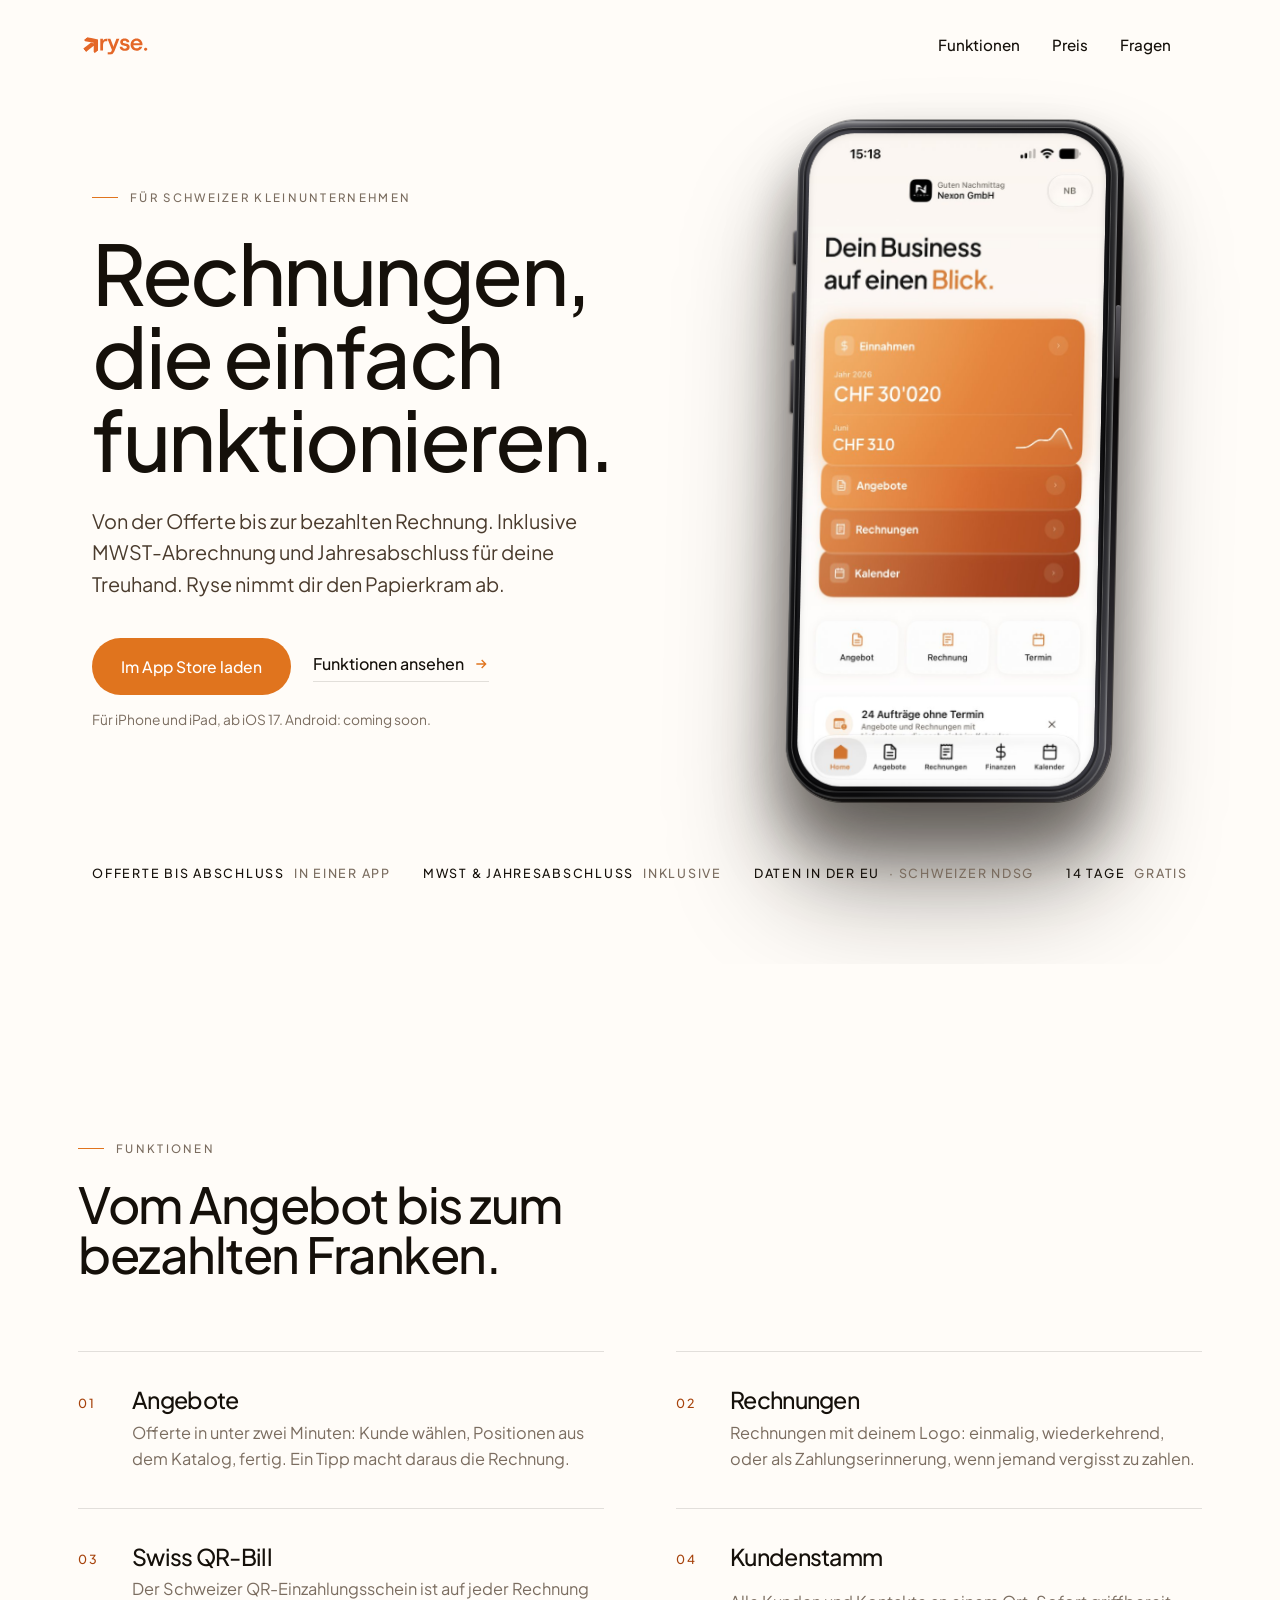
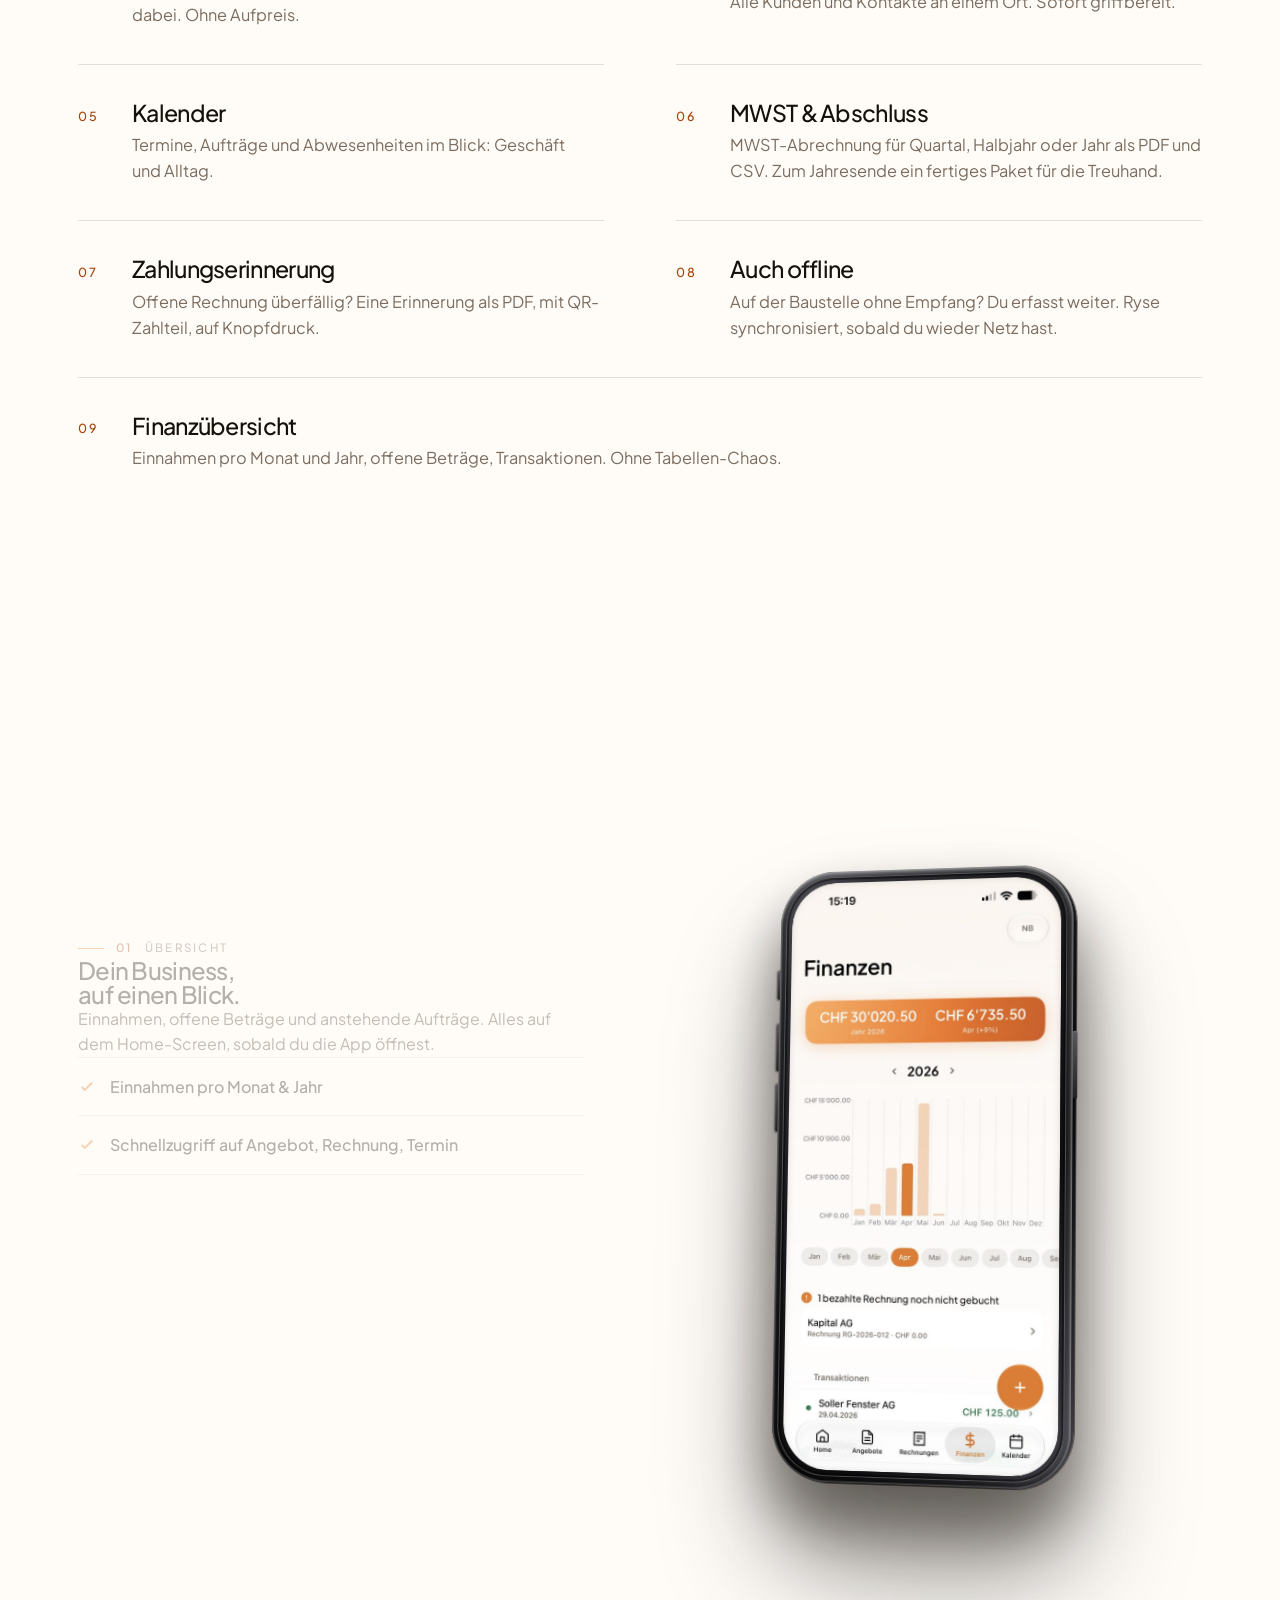
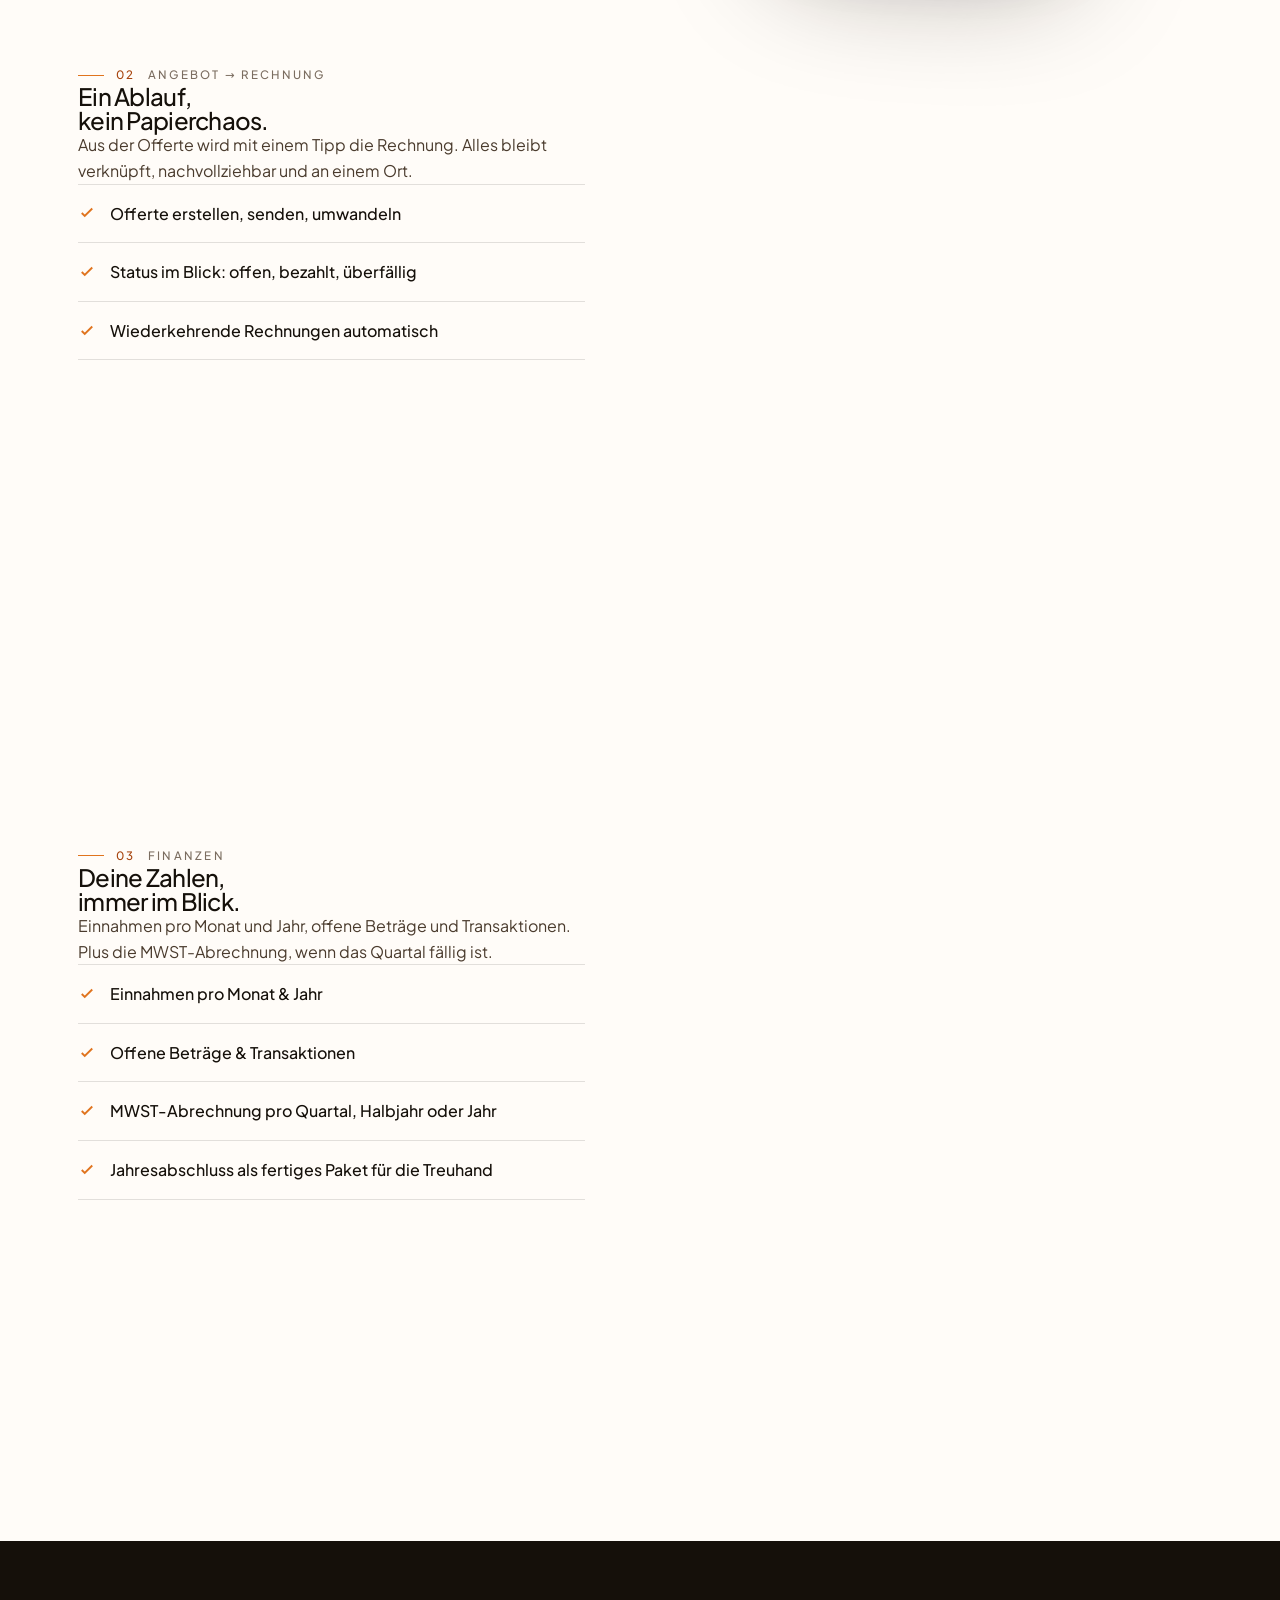
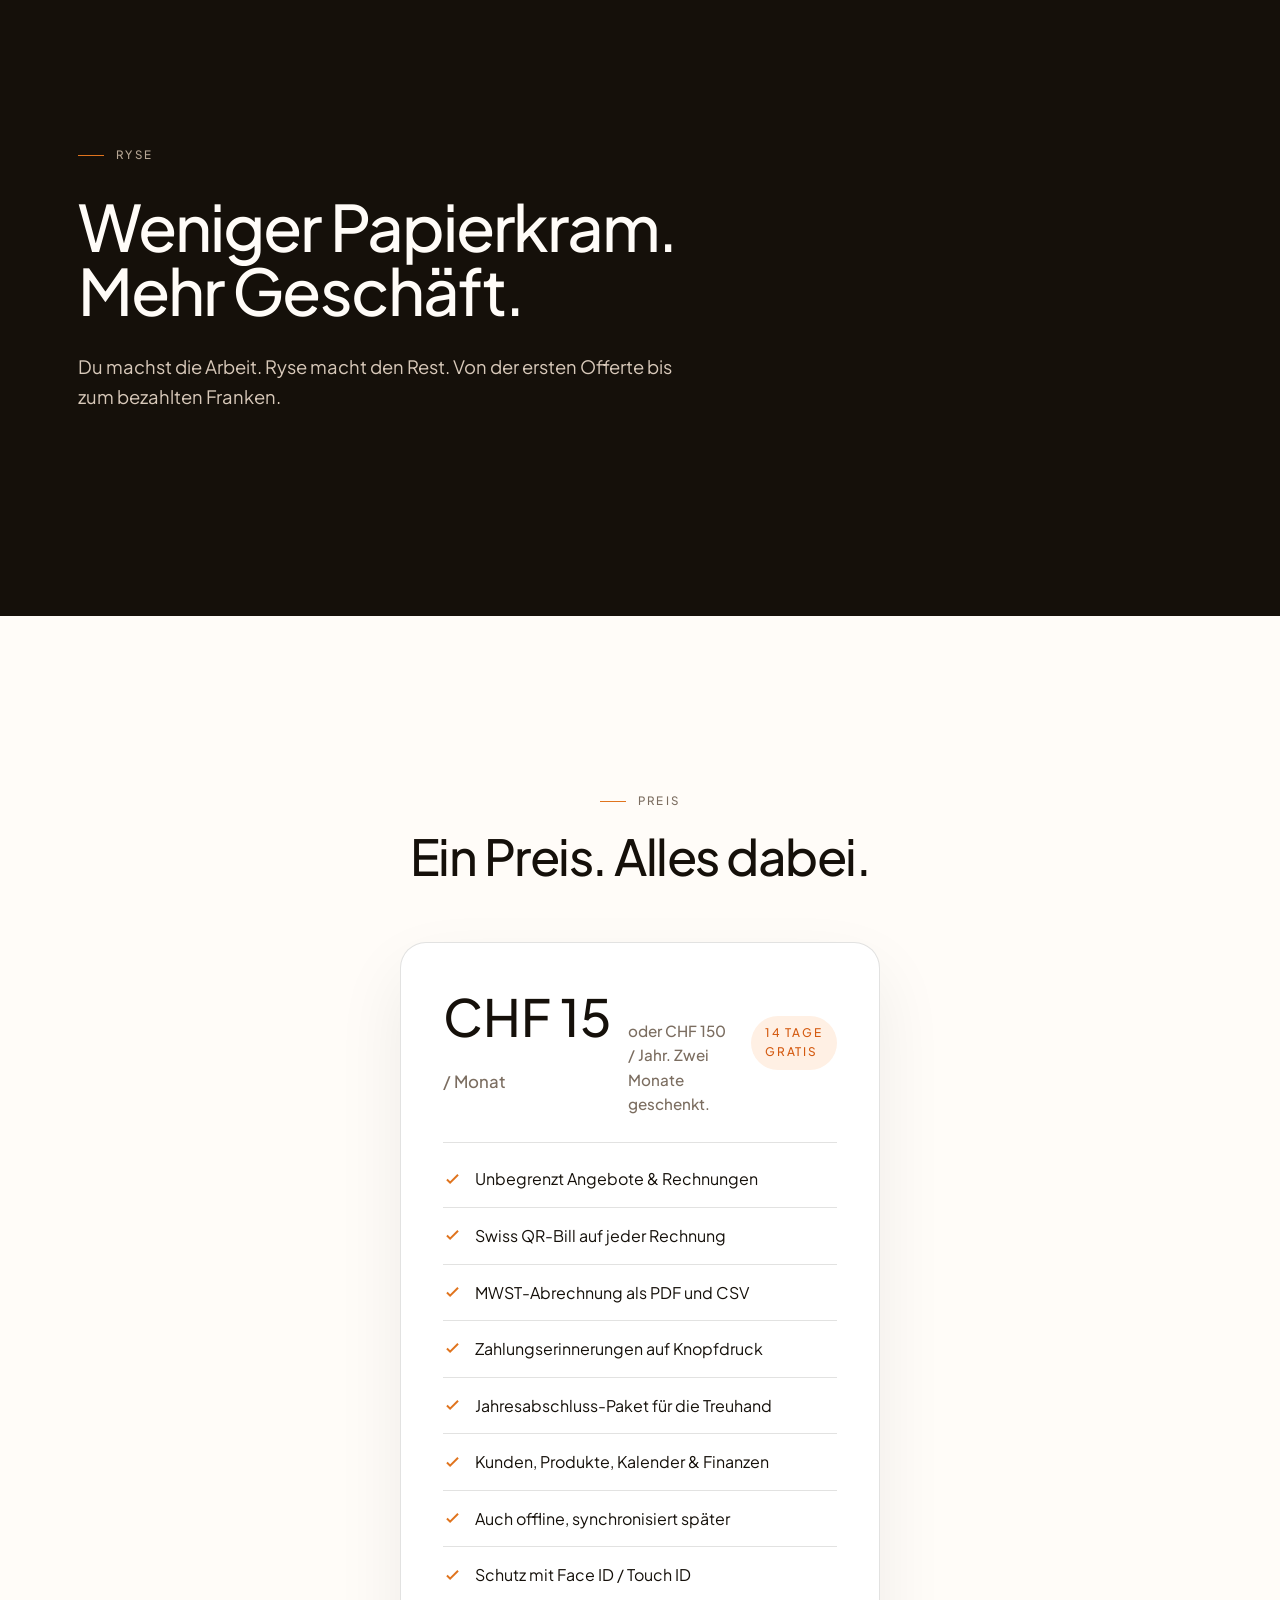
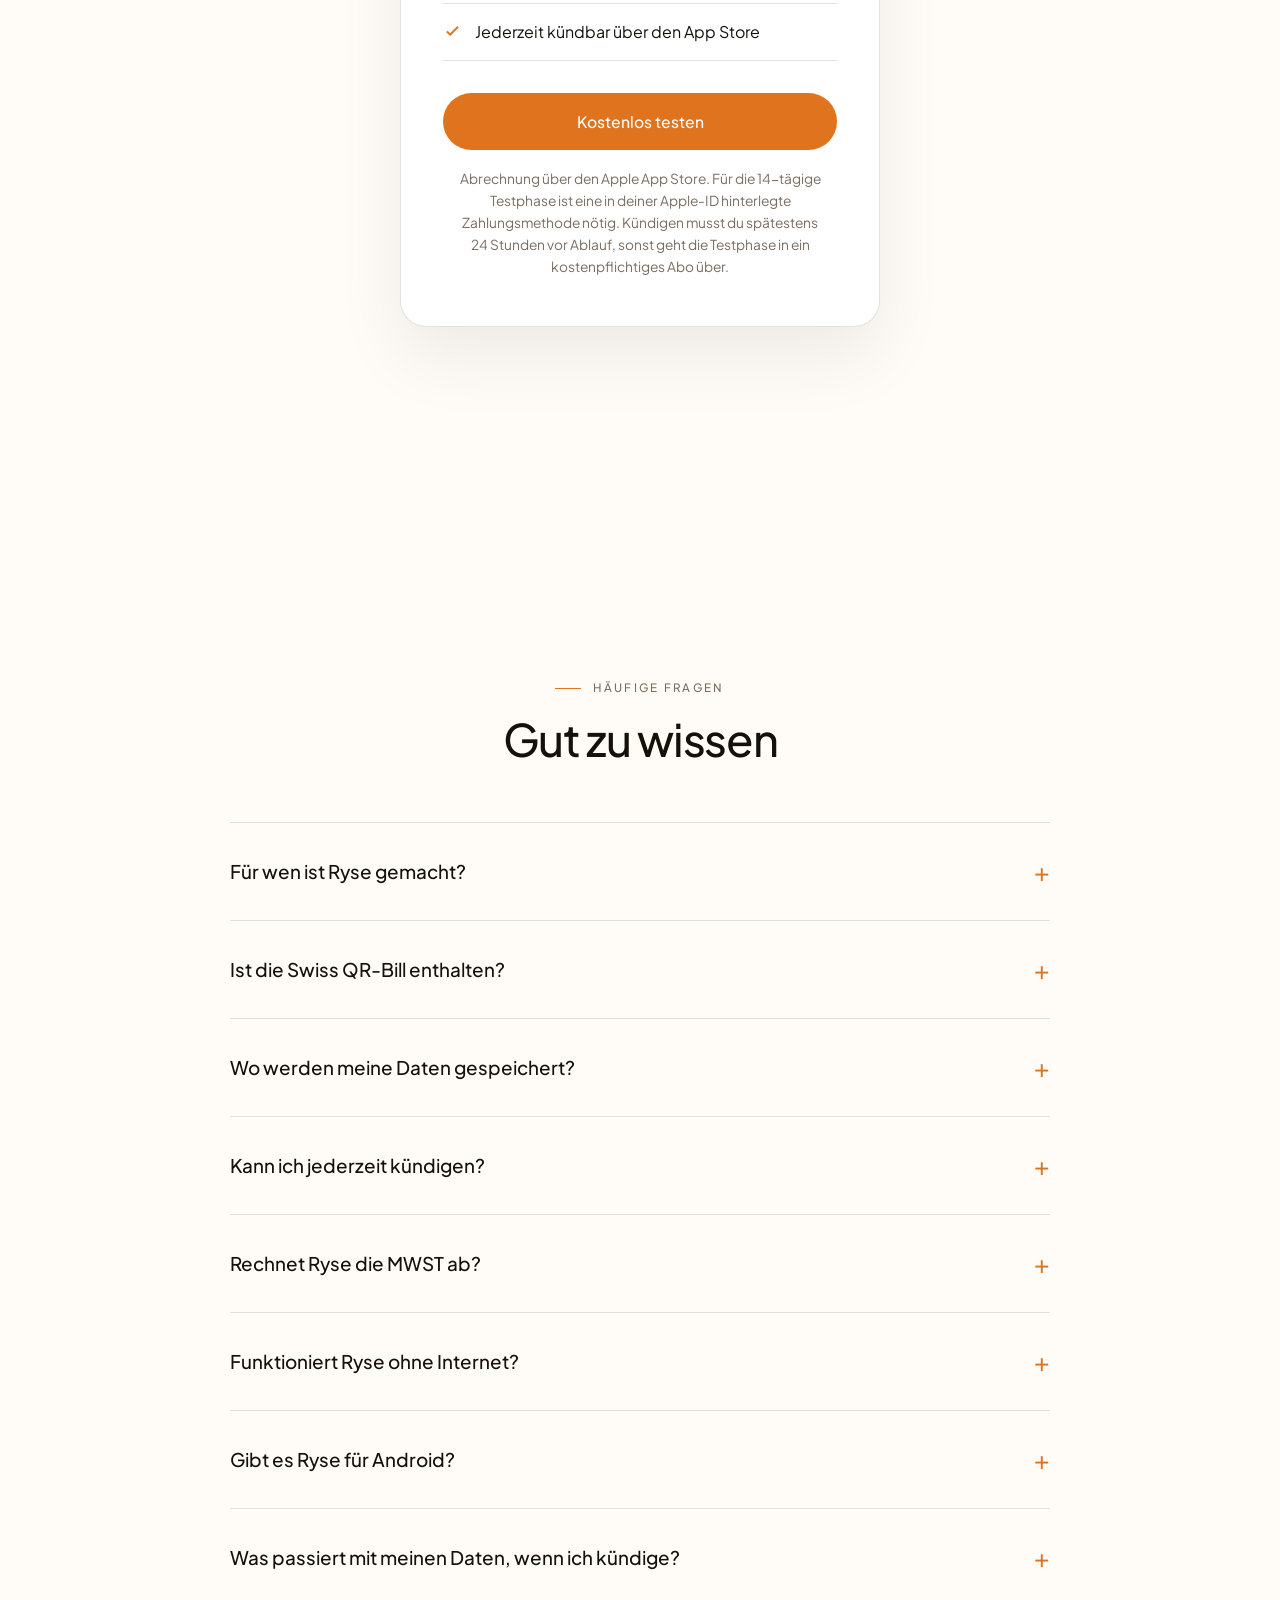
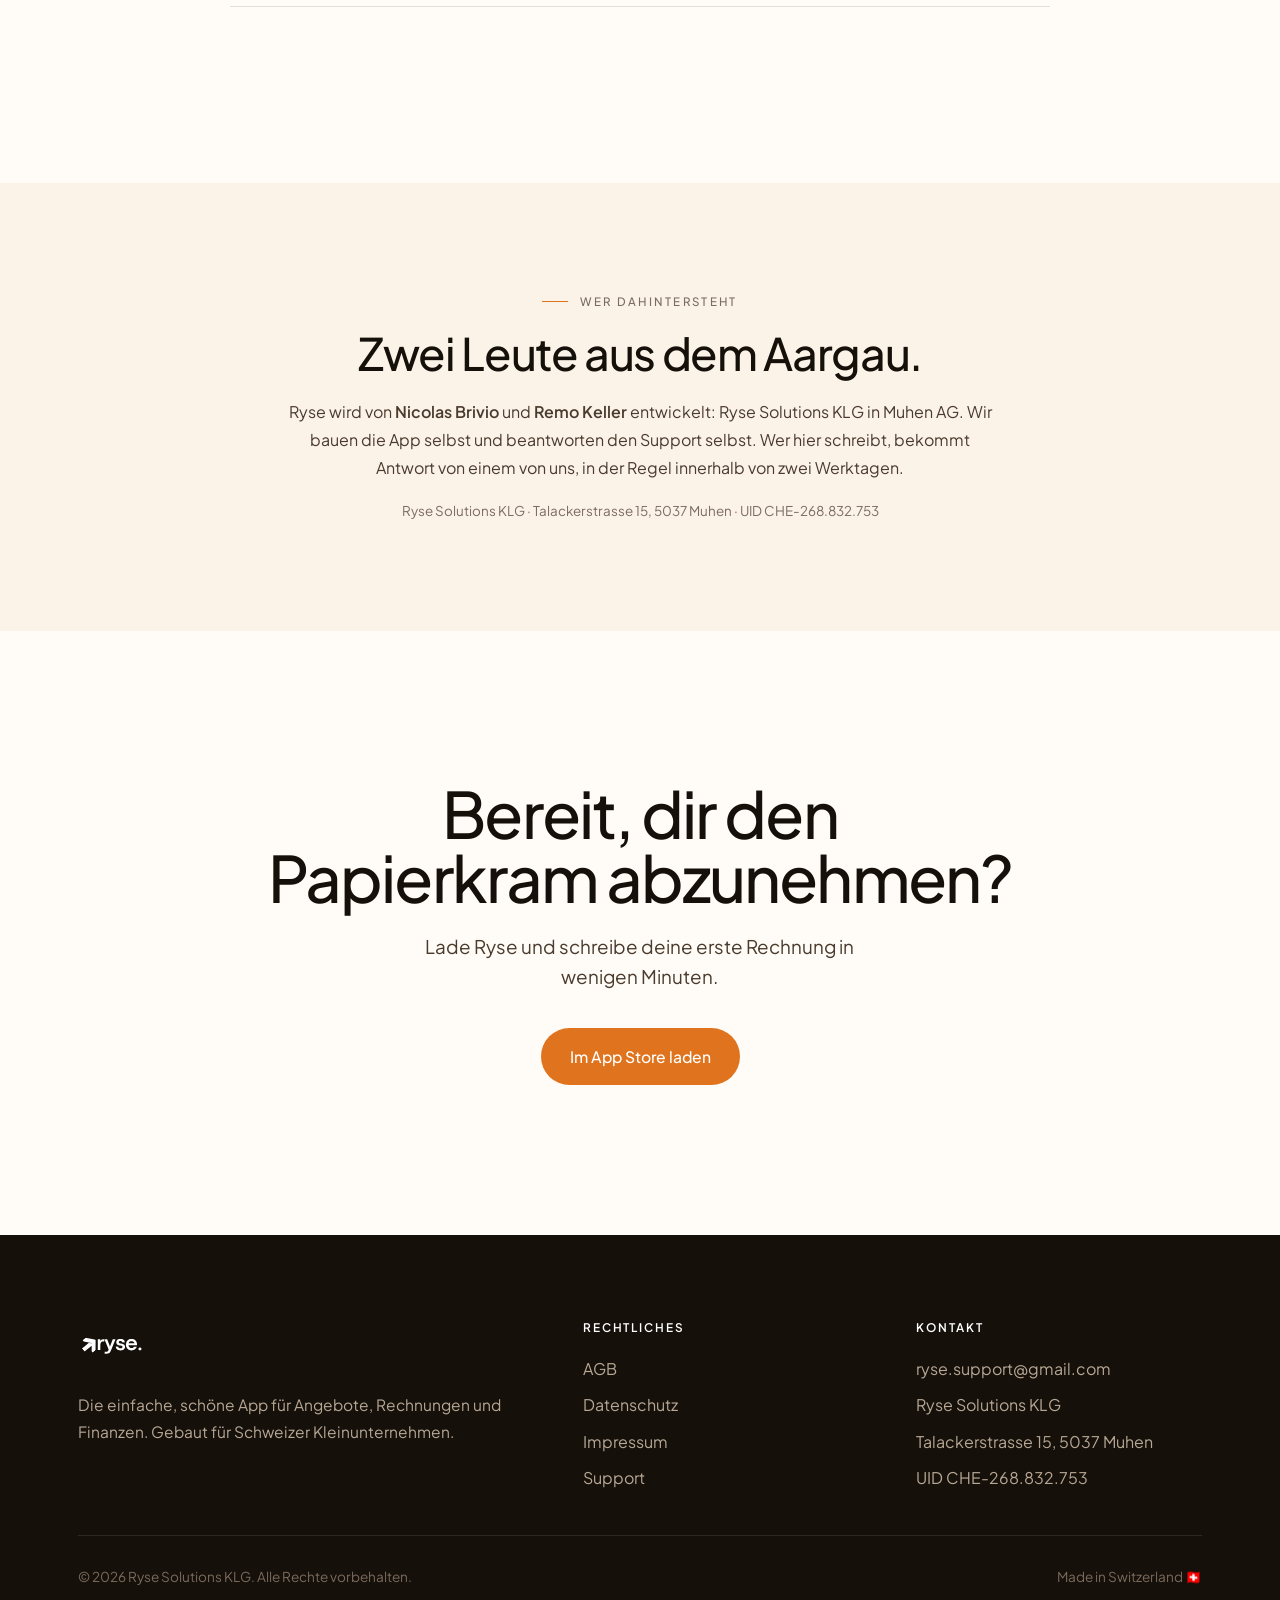
==== index.html @ 6e0f3d36 "Phase 1: vom App-Schaufenster zur Marke - Eine Schrift fuer alles: Plus Jakarta Sans auch im Fliesst" ====
<!DOCTYPE html>
<html lang="de-CH">
<head>
<meta charset="UTF-8">
<meta name="viewport" content="width=device-width, initial-scale=1.0">
<title>Ryse: Rechnungen & Angebote für Schweizer Kleinunternehmen</title>
<meta name="description" content="Offerten, Rechnungen, MWST-Abrechnung und Jahresabschluss in einer App. Für Schweizer Einzelunternehmen, mit Swiss QR-Bill, auch offline. 14 Tage gratis.">
<meta name="keywords" content="Rechnungen App, Offerten App, Rechnung schreiben, Offerte erstellen, Swiss QR-Bill, QR-Rechnung, Schweizer KMU, Kleinunternehmen, Selbständige, Freelancer, Handwerker, Gärtner, Finanzen App, Buchhaltung einfach, Faktura, Auftragsverwaltung, Kundenverwaltung, Schweiz, iOS App, Ryse">
<meta name="author" content="Ryse Solutions KLG">
<meta name="robots" content="index, follow">
<meta name="theme-color" content="#F4EEE5" media="(prefers-color-scheme: light)">
<meta name="theme-color" content="#120D08" media="(prefers-color-scheme: dark)">
<link rel="canonical" href="https://ryse-solutions.ch/">
<meta property="og:url" content="https://ryse-solutions.ch/">

<meta property="og:type" content="website">
<meta property="og:title" content="Ryse: Rechnungen, die einfach funktionieren.">
<meta property="og:description" content="Offerten, Rechnungen, MWST-Abrechnung und Jahresabschluss für Schweizer Kleinunternehmen. Auch offline.">
<meta property="og:locale" content="de_CH">
<meta property="og:image" content="https://ryse-solutions.ch/og-image.jpg">
<meta property="og:image:secure_url" content="https://ryse-solutions.ch/og-image.jpg">
<meta property="og:image:type" content="image/jpeg">
<meta property="og:image:width" content="1200">
<meta property="og:image:height" content="630">
<meta property="og:image:alt" content="Ryse App: Dein Büro immer einfach. Immer dabei.">
<meta name="twitter:card" content="summary_large_image">
<meta name="twitter:title" content="Ryse: Rechnungen, die einfach funktionieren.">
<meta name="twitter:description" content="Offerten, Rechnungen, MWST-Abrechnung und Jahresabschluss für Schweizer Kleinunternehmen. Auch offline.">
<meta name="twitter:image" content="https://ryse-solutions.ch/og-image.jpg">

<link rel="icon" type="image/png" href="/favicon.png">
<link rel="apple-touch-icon" href="/favicon.png">

<link rel="preload" href="/assets/fonts/plus-jakarta-sans-latin-700-normal.woff2" as="font" type="font/woff2" crossorigin>

<script type="application/ld+json">
{
  "@context": "https://schema.org",
  "@graph": [
    {
      "@type": "Organization",
      "@id": "https://ryse-solutions.ch/#organization",
      "name": "Ryse Solutions KLG",
      "url": "https://ryse-solutions.ch/",
      "logo": "https://ryse-solutions.ch/favicon.png",
      "image": "https://ryse-solutions.ch/og-image.jpg",
      "email": "ryse.support@gmail.com",
      "areaServed": "CH",
      "address": {
        "@type": "PostalAddress",
        "streetAddress": "Talackerstrasse 15",
        "postalCode": "5037",
        "addressLocality": "Muhen",
        "addressRegion": "AG",
        "addressCountry": "CH"
      },
      "vatID": "CHE-268.832.753",
      "founder": [
        {
          "@type": "Person",
          "name": "Nicolas Brivio"
        },
        {
          "@type": "Person",
          "name": "Remo Keller"
        }
      ]
    },
    {
      "@type": "WebSite",
      "@id": "https://ryse-solutions.ch/#website",
      "url": "https://ryse-solutions.ch/",
      "name": "Ryse",
      "inLanguage": "de-CH",
      "publisher": {
        "@id": "https://ryse-solutions.ch/#organization"
      }
    },
    {
      "@type": "MobileApplication",
      "@id": "https://ryse-solutions.ch/#app",
      "name": "Ryse",
      "operatingSystem": "iOS 17.0 or later",
      "applicationCategory": "BusinessApplication",
      "url": "https://apps.apple.com/ch/app/ryse-f%C3%BCr-schweizer-kmu/id6760948754",
      "description": "Offerten, Rechnungen, MWST-Abrechnung und Jahresabschluss für Schweizer Kleinunternehmen. Mit Swiss QR-Bill, auch offline.",
      "inLanguage": "de-CH",
      "publisher": {
        "@id": "https://ryse-solutions.ch/#organization"
      },
      "offers": [
        {
          "@type": "Offer",
          "price": "15.00",
          "priceCurrency": "CHF",
          "description": "Monatsabo, 14 Tage kostenlos testen"
        },
        {
          "@type": "Offer",
          "price": "150.00",
          "priceCurrency": "CHF",
          "description": "Jahresabo, 14 Tage kostenlos testen"
        }
      ]
    },
    {
      "@type": "FAQPage",
      "@id": "https://ryse-solutions.ch/#faq",
      "mainEntity": [
        {
          "@type": "Question",
          "name": "Für wen ist Ryse gemacht?",
          "acceptedAnswer": {
            "@type": "Answer",
            "text": "Für Einzelunternehmer und kleine Betriebe in der Schweiz: Handwerker, Gärtner, Caterer, Berater und Dienstleister, die Offerten und Rechnungen ohne komplizierte Software erledigen wollen."
          }
        },
        {
          "@type": "Question",
          "name": "Ist die Swiss QR-Bill enthalten?",
          "acceptedAnswer": {
            "@type": "Answer",
            "text": "Ja. Der QR-Einzahlungsschein nach Schweizer Standard ist nativ eingebaut und auf jeder Rechnung dabei, ohne Aufpreis."
          }
        },
        {
          "@type": "Question",
          "name": "Wo werden meine Daten gespeichert?",
          "acceptedAnswer": {
            "@type": "Answer",
            "text": "Auf Servern in der EU/EWR-Region. Die Verarbeitung richtet sich nach dem Schweizer Datenschutzgesetz (nDSG). Es gibt kein Tracking und keine Werbung."
          }
        },
        {
          "@type": "Question",
          "name": "Kann ich jederzeit kündigen?",
          "acceptedAnswer": {
            "@type": "Answer",
            "text": "Ja. Das Abonnement verwaltest und kündigst du direkt über deine Apple-ID im App Store. Die Kündigung wird zum Ende der laufenden Periode wirksam."
          }
        },
        {
          "@type": "Question",
          "name": "Rechnet Ryse die MWST ab?",
          "acceptedAnswer": {
            "@type": "Answer",
            "text": "Ja. Die App erstellt deine MWST-Abrechnung für Quartal, Halbjahr oder Jahr als PDF und CSV. Die Einreichung bei der ESTV machst du selbst. Ryse ist keine Buchhaltungssoftware und ersetzt keine Steuerberatung."
          }
        },
        {
          "@type": "Question",
          "name": "Funktioniert Ryse ohne Internet?",
          "acceptedAnswer": {
            "@type": "Answer",
            "text": "Ja. Du kannst offline Angebote und Rechnungen erfassen; sobald du wieder Verbindung hast, synchronisiert die App von selbst."
          }
        },
        {
          "@type": "Question",
          "name": "Gibt es Ryse für Android?",
          "acceptedAnswer": {
            "@type": "Answer",
            "text": "Coming soon. Aktuell läuft Ryse auf iPhone und iPad ab iOS 17."
          }
        },
        {
          "@type": "Question",
          "name": "Was passiert mit meinen Daten, wenn ich kündige?",
          "acceptedAnswer": {
            "@type": "Answer",
            "text": "Deine Daten bleiben, bis du dein Konto löschst. Exportieren kannst du sie jederzeit als CSV. Nach der Kontolöschung werden alle Daten innert 30 Tagen endgültig gelöscht."
          }
        }
      ]
    }
  ]
}
</script>

<style>
  :root{
    --primary:#E0741E;--primary-text:#A6420B; --deep:#D45A10; --cream:#FFF0E4; --peach:#F5C4A0;
    --ink:#15100A; --bone:#FFFCF8; --stone:#FBF2E8; --card:#FFFFFF;
    --text:#4A3B2D; --muted:#7B6D60; --line:rgba(21,16,10,.12);
    --maxw:1180px;
    --font-head:'Plus Jakarta Sans',-apple-system,system-ui,sans-serif;
    --font-body:'Plus Jakarta Sans',-apple-system,BlinkMacSystemFont,system-ui,'Helvetica Neue',Arial,sans-serif;
  }
/* Plus Jakarta Sans: selbst ausgeliefert. Bewusst KEIN Google Fonts:
   Impressum und Datenschutzerklärung sagen zu, dass diese Website keine
   Schriften von Dritten lädt. */
@font-face{font-family:'Plus Jakarta Sans';font-style:normal;font-weight:400;font-display:swap;
  src:url('/assets/fonts/plus-jakarta-sans-latin-400-normal.woff2') format('woff2');
  unicode-range:U+0000-00FF,U+0131,U+0152-0153,U+02BB-02BC,U+02C6,U+02DA,U+02DC,U+2000-206F,U+2074,U+20AC,U+2122,U+2191,U+2193,U+2212,U+2215,U+FEFF,U+FFFD;}
@font-face{font-family:'Plus Jakarta Sans';font-style:normal;font-weight:500;font-display:swap;
  src:url('/assets/fonts/plus-jakarta-sans-latin-500-normal.woff2') format('woff2');
  unicode-range:U+0000-00FF,U+0131,U+0152-0153,U+02BB-02BC,U+02C6,U+02DA,U+02DC,U+2000-206F,U+2074,U+20AC,U+2122,U+2191,U+2193,U+2212,U+2215,U+FEFF,U+FFFD;}
@font-face{font-family:'Plus Jakarta Sans';font-style:normal;font-weight:600;font-display:swap;
  src:url('/assets/fonts/plus-jakarta-sans-latin-600-normal.woff2') format('woff2');
  unicode-range:U+0000-00FF,U+0131,U+0152-0153,U+02BB-02BC,U+02C6,U+02DA,U+02DC,U+2000-206F,U+2074,U+20AC,U+2122,U+2191,U+2193,U+2212,U+2215,U+FEFF,U+FFFD;}


/* Neu 13.10.: Plattformhinweis, Jahrespreis, Team-Abschnitt */
.platform-note{margin-top:14px;font-size:.86rem;color:var(--muted);}
.price-alt{margin-top:6px;font-size:.95rem;color:var(--muted);font-weight:500;}
.team{padding:clamp(60px,9vw,110px) 0;text-align:center;background:var(--stone);}
.team-text{max-width:60ch;margin:22px auto 0;color:var(--text);line-height:1.75;}
.team-meta{margin-top:18px;font-size:.84rem;color:var(--muted);}

/* Dark Mode: Legal-Seiten und App unterstützen ihn seit je; die Startseite
   blendete bisher jeden, der nachts aus dem Impressum herüberklickte. */
@media (prefers-color-scheme: dark){
  :root{--primary-text:#E0741E;
    --cream:#2A1A0F; --peach:#8A5A33;
    --ink:#F5EDE4; --bone:#120D08; --stone:#1A1209; --card:#1C1510;
    --text:#D8C9BA; --muted:#9A8978; --line:rgba(245,237,228,.14);
  }
  body{background:var(--bone);}
  img.shot,img.scrolly-shot{filter:brightness(.94);}
}
  *{margin:0;padding:0;box-sizing:border-box}
  html{scroll-behavior:smooth;--header-h:90px;scroll-padding-block-start:calc(var(--header-h) + 1rem)}
  body{font-family:var(--font-body); background:var(--bone); color:var(--text);
    line-height:1.6; -webkit-font-smoothing:antialiased; overflow-x:hidden}
  h1,h2,h3{font-family:var(--font-head); color:var(--ink); font-weight:500; letter-spacing:-.03em; line-height:1.0; text-wrap:balance}
  strong,b{font-weight:600}
  body{text-wrap:pretty}
  a{color:inherit; text-decoration:none}
  img{max-width:100%; display:block}
  .wrap{max-width:var(--maxw); margin:0 auto; padding:0 28px}
  section{padding:clamp(112px,14vw,176px) 0}

  /* tracked label / eyebrow with index */
  .label{font-family:var(--font-head); font-weight:500; font-size:.72rem; text-transform:uppercase;
    letter-spacing:.2em; color:var(--muted); display:flex; align-items:center; gap:12px}
  .label::before{content:""; width:26px; height:1px; background:var(--primary); display:inline-block}
  .idx{font-family:var(--font-head); font-weight:500; font-size:.72rem; letter-spacing:.2em; color:var(--primary-text)}

  /* Buttons */
  .btn{display:inline-flex; align-items:center; gap:9px; font-family:var(--font-head); font-weight:500;
    font-size:.98rem; padding:15px 28px; border-radius:999px; border:1px solid transparent;
    cursor:pointer; transition:transform .25s ease, box-shadow .25s ease, background .25s ease}
  .btn-primary{background:var(--primary); color:#fff}
  .btn-primary:hover{background:var(--deep)}
  .btn-outline{background:transparent; color:var(--ink); border-color:var(--line)}
  .btn-outline:hover{border-color:var(--ink)}
  .link-arrow{font-family:var(--font-head); font-weight:500; color:var(--ink); display:inline-flex;
    align-items:center; gap:9px; border-bottom:1px solid var(--line); padding-bottom:4px; transition:gap .25s ease, border-color .25s}
  .link-arrow:hover{gap:14px; border-color:var(--primary)}
  .link-arrow svg{width:16px; height:16px; color:var(--primary)}

  /* Nav */
  header.nav{position:fixed; top:0; left:0; right:0; z-index:60; padding:0 12px}
  .nav-inner{display:flex; align-items:center; justify-content:space-between; gap:16px; height:90px; max-width:var(--maxw); margin:0 auto; padding:0 28px;
    border-radius:999px; border:1px solid transparent;
    transition:max-width .55s var(--ease-slow), height .55s var(--ease-slow), padding .55s var(--ease-slow), margin .55s var(--ease-slow), background-color .4s, border-color .4s, box-shadow .55s var(--ease-slow)}
  header.nav.scrolled .nav-inner{max-width:760px; height:60px; margin-top:10px; padding:0 8px 0 20px;
    background:rgba(255,252,248,.88); -webkit-backdrop-filter:saturate(180%) blur(18px); backdrop-filter:saturate(180%) blur(18px);
    border-color:var(--line); box-shadow:0 10px 30px -18px rgba(21,16,10,.35)}
  .logo{height:54px; width:auto; transition:height .45s var(--ease-slow)}
  header.nav.scrolled .logo{height:36px}
  .top-nav{display:none; gap:4px; margin-left:auto}
  .top-nav a{display:inline-flex; align-items:center; min-height:44px; padding:0 14px; border-radius:999px; font-family:var(--font-head); font-size:.95rem; font-weight:500; color:var(--ink); transition:background-color .25s}
  .top-nav a:hover{background:rgba(21,16,10,.06)}
  .top-right{display:flex; align-items:center; gap:8px}
  .nav .btn{padding:0 18px; min-height:44px; font-size:.9rem; display:none}
  header.nav.scrolled .nav .btn,header.nav.scrolled .btn{display:inline-flex}
  .burger{display:inline-grid; place-items:center; width:44px; height:44px; border-radius:999px; border:1px solid var(--line); background:var(--card); color:var(--ink); cursor:pointer; padding:0}
  .burger span{display:block; width:16px; height:2px; background:currentColor; border-radius:2px; position:relative; transition:background-color .3s}
  .burger span::before,.burger span::after{content:""; position:absolute; left:0; width:16px; height:2px; background:currentColor; border-radius:2px; transition:transform .3s var(--ease-slow)}
  .burger span::before{top:-5px}.burger span::after{top:5px}
  .burger[aria-expanded="true"] span{background:transparent}
  .burger[aria-expanded="true"] span::before{transform:translateY(5px) rotate(45deg)}
  .burger[aria-expanded="true"] span::after{transform:translateY(-5px) rotate(-45deg)}
  .menu{position:absolute; left:12px; right:12px; top:calc(100% + 8px); max-width:760px; margin:0 auto; background:var(--card); border:1px solid var(--line); border-radius:24px; padding:10px; display:grid; box-shadow:0 30px 70px rgba(21,16,10,.12)}
  .menu a{display:flex; align-items:center; min-height:48px; padding:0 16px; border-radius:16px; font-family:var(--font-head); font-size:1.05rem; font-weight:500; color:var(--ink)}
  .menu a:hover{background:rgba(21,16,10,.06)}
  .menu[hidden]{display:none}
  @media (min-width:900px){.top-nav{display:flex}.burger,.menu{display:none}}
  @media (max-width:899px){html:not(.js) .burger{display:none}html:not(.js) .menu[hidden]{display:grid; position:static; margin-top:8px}}
  @media (prefers-color-scheme: dark){header.nav.scrolled .nav-inner{background:rgba(28,21,16,.88)}.top-nav a:hover,.menu a:hover{background:rgba(245,237,228,.08)}}

  /* Hero */
  .hero{position:relative; min-height:100svh; display:flex; align-items:center; padding:120px 0 80px; overflow:hidden}
  .hero-glow{position:absolute; inset:0; z-index:0; pointer-events:none}
  .hero-glow::before{content:""; position:absolute; right:-10%; top:-4%; width:min(1120px,96vw); height:min(1000px,96vw);
    background:
      radial-gradient(32% 36% at 60% 34%, rgba(234,121,32,.36), transparent 70%),
      radial-gradient(40% 46% at 78% 56%, rgba(245,196,160,.62), transparent 72%),
      radial-gradient(30% 36% at 46% 70%, rgba(190,150,232,.34), transparent 70%),
      radial-gradient(26% 32% at 66% 80%, rgba(120,172,236,.26), transparent 70%),
      radial-gradient(24% 28% at 38% 50%, rgba(255,224,234,.55), transparent 70%);
    filter:blur(30px); border-radius:50%; will-change:transform; animation:drift 14s ease-in-out infinite}
  .hero-glow::after{content:""; position:absolute; left:-12%; bottom:-12%; width:min(640px,72vw); height:min(640px,72vw);
    background:
      radial-gradient(45% 50% at 50% 50%, rgba(245,196,160,.36), transparent 70%),
      radial-gradient(40% 44% at 60% 40%, rgba(190,150,232,.22), transparent 70%),
      radial-gradient(36% 40% at 40% 60%, rgba(120,172,236,.16), transparent 70%);
    filter:blur(36px); border-radius:50%; will-change:transform; animation:drift 17s ease-in-out infinite reverse}
  @keyframes drift{0%,100%{transform:translate(0,0) scale(1)}50%{transform:translate(-3%,3%) scale(1.05)}}
  .hero-grid{position:relative; z-index:1; display:grid; grid-template-columns:1.1fr .9fr; gap:48px; align-items:center; width:100%}
  .hero h1{font-size:clamp(2.15rem,6.6vw,5.2rem); margin:24px 0}
  .hero p.lead{font-size:1.24rem; color:var(--text); max-width:26em; margin-bottom:38px}
  .hero .cta{display:flex; gap:22px; align-items:center; flex-wrap:wrap}
  .hero-visual{display:flex; justify-content:center; position:relative; perspective:1600px; perspective-origin:50% 32%}
  /* Fotorealistisches 3D-iPhone */
  .phone-wrap{transform-style:preserve-3d; transform:rotateY(-14deg) rotateX(5deg)}
  .phone{position:relative; width:min(330px,80vw); aspect-ratio:301/620; transform-style:preserve-3d; backface-visibility:hidden}
  .phone-body{position:absolute; inset:0; border-radius:56px; padding:12px; transform-style:preserve-3d;
    background:linear-gradient(125deg,#60606a 0%,#34343a 14%,#1a1a1d 42%,#0d0d0f 68%,#2a2a30 86%,#4a4a54 100%);
    box-shadow:
      inset 0 0 0 1.5px rgba(255,255,255,.20),
      inset 0 3px 4px rgba(255,255,255,.42),
      inset 0 -4px 7px rgba(0,0,0,.66),
      inset 5px 0 7px rgba(0,0,0,.52),
      inset -5px 0 7px rgba(255,255,255,.16),
      0 84px 116px rgba(21,16,10,.38), 0 32px 56px rgba(21,16,10,.26)}
  /* Titanium-Seitenkante = echte Tiefe */
  .phone-body::before{content:""; position:absolute; inset:-2px; border-radius:58px; transform:translateZ(-13px);
    background:linear-gradient(118deg,#8a8a93 0%,#3e3e45 14%,#18181b 42%,#0a0a0c 70%,#34343c 88%,#5e5e68 100%);
    box-shadow:0 0 0 1px rgba(0,0,0,.55), 0 50px 70px rgba(21,16,10,.34)}
  /* polierter Chamfer-Rand am Glas */
  .phone-body::after{content:""; position:absolute; inset:6px; border-radius:50px; transform:translateZ(2px); pointer-events:none;
    box-shadow:inset 0 0 0 1px rgba(255,255,255,.28), inset 0 0 0 3px rgba(0,0,0,.4), inset 0 0 12px rgba(0,0,0,.5)}
  .phone-screen{position:relative; width:100%; height:100%; border-radius:46px; overflow:hidden; background:#000; transform:translateZ(1px);
    box-shadow:inset 0 0 0 3px #060606, inset 0 0 16px rgba(0,0,0,.55)}
  .phone-screen .shot{width:100%; height:100%; object-fit:cover; object-position:top center; display:block}
  .island{position:absolute; top:15px; left:50%; transform:translateX(-50%) translateZ(3px); width:98px; height:28px; background:#000; border-radius:16px; z-index:3; box-shadow:0 0 0 1px rgba(0,0,0,.6), inset 0 0 4px rgba(20,20,30,.9)}
  .glare{position:absolute; top:-30%; left:-70%; width:55%; height:170%; z-index:2; pointer-events:none;
    background:linear-gradient(100deg, rgba(255,255,255,0), rgba(255,255,255,.26) 45%, rgba(255,255,255,.05) 56%, rgba(255,255,255,0));
    will-change:transform; animation:glareSweep 7.5s ease-in-out infinite}
  @keyframes glareSweep{0%,100%{transform:rotate(9deg) translateX(-30%)}50%{transform:rotate(9deg) translateX(420%)}}
  .btn-side{position:absolute; width:5px; background:linear-gradient(180deg,#74747e,#2a2a2e); border-radius:3px;
    transform:translateZ(-6px);
    box-shadow:inset 0 1px 1px rgba(255,255,255,.4), inset 0 -1px 1px rgba(0,0,0,.5), -1px 1px 2px rgba(0,0,0,.55); z-index:0}
  .btn-action{left:-4px; top:16%; height:5%}
  .btn-volup{left:-4px; top:25%; height:8%}
  .btn-voldn{left:-4px; top:35%; height:8%}
  .btn-power{right:-4px; top:27%; height:11%}
  .contact-shadow{position:absolute; left:50%; bottom:-44px; transform:translateX(-50%); width:72%; height:40px;
    background:radial-gradient(50% 50% at 50% 50%, rgba(21,16,10,.36), transparent 72%); filter:blur(11px); z-index:-1;
    animation:shadowPulse 9s ease-in-out infinite}
  @keyframes shadowPulse{0%,100%{transform:translateX(-50%) scale(1); opacity:.9}50%{transform:translateX(-50%) scale(.88); opacity:.68}}
  /* gerahmter Screenshot in den Showcase-Sektionen */
  .phone-shot{width:min(280px,72%); border-radius:34px; border:7px solid #14110D; box-shadow:0 44px 64px rgba(21,16,10,.24); position:relative; z-index:1; background:#14110D}
  .hero-trust{position:relative; z-index:1; margin-top:64px; display:flex; flex-wrap:wrap; gap:14px 32px;
    font-family:var(--font-head); font-weight:500; font-size:.78rem; letter-spacing:.14em; text-transform:uppercase; color:var(--muted)}
  .hero-trust span{display:flex; align-items:center; gap:9px}
  .hero-trust b{color:var(--ink); font-weight:500}

  /* Features: editorial ruled grid */
  .features-head{max-width:760px; margin-bottom:72px}
  .features-head h2{font-size:clamp(2rem,4vw,3.1rem); margin-top:22px}
  .features{display:grid; grid-template-columns:repeat(2,1fr); gap:0 72px}
  .feature{padding:36px 0; border-top:1px solid var(--line); display:grid; grid-template-columns:3ch 1fr; gap:0 18px}
  .feature .nr{font-family:var(--font-head); font-weight:500; font-size:.78rem; letter-spacing:.14em; color:var(--primary-text); padding-top:.45em}
  .feature .nr{grid-row:1/3}
  .feature h3,.feature p{grid-column:2}
  .feature:last-child:nth-child(odd){grid-column:1/-1}
  .feature:last-child:nth-child(odd) p{max-width:60ch}
  .feature h3{font-size:1.45rem; margin-bottom:8px}
  .feature p{color:var(--muted); font-size:1.02rem; max-width:40ch}

  /* Showcase: large immersive panels */
  .showcase{position:relative; padding:128px 0}
  .showcase.tint{background:var(--stone)}
  .showcase .wrap{display:grid; grid-template-columns:1fr 1fr; gap:64px; align-items:center}
  .showcase.right .media{order:2}
  .showcase .media{position:relative; display:flex; justify-content:center; padding:30px}
  .showcase .media img{position:relative; z-index:1; width:min(440px,86%); filter:drop-shadow(0 40px 55px rgba(21,16,10,.16))}
  .showcase h2{font-size:clamp(1.9rem,3.6vw,2.9rem); margin:20px 0 22px}
  .showcase p.sub{color:var(--text); font-size:1.12rem; max-width:30em; margin-bottom:30px}
  .checklist{list-style:none; display:grid; gap:0; margin-bottom:34px}
  .checklist li{display:flex; align-items:center; gap:14px; color:var(--ink); font-family:var(--font-head);
    font-weight:500; padding:16px 0; border-top:1px solid var(--line)}
  .checklist li:last-child{border-bottom:1px solid var(--line)}
  .checklist li svg{width:18px; height:18px; color:var(--primary); flex:none}

  /* Statement band: bright iridescent moment */
  /* Atemraum: eine dunkle Flaeche, ein Satz */
  .statement{position:relative; text-align:left; padding:clamp(112px,16vw,220px) 0; background:var(--ink); color:var(--bone)}
  .statement h2{color:var(--bone); font-size:clamp(2.2rem,5vw,4.2rem); max-width:16ch; margin:0}
  .statement .label{color:#B7A795; margin-bottom:30px}
  .statement .label::before{background:var(--primary)}
  .statement p{color:#D8C9BA; max-width:34em; margin:30px 0 0; font-size:1.15rem}
  @media (prefers-color-scheme: dark){.statement{background:#0B0806; color:#F5EDE4}.statement h2{color:#F5EDE4}}

  /* Pricing */
  .pricing{text-align:center}
  .pricing .features-head{max-width:640px; margin:0 auto 60px; text-align:center}
  .price-card{max-width:480px; margin:0 auto; background:var(--card); border:1px solid var(--line);
    border-radius:26px; padding:48px 42px; text-align:left; box-shadow:0 30px 70px rgba(21,16,10,.07)}
  .price-top{display:flex; align-items:baseline; justify-content:space-between; gap:16px; padding-bottom:26px; border-bottom:1px solid var(--line)}
  .price-amt{font-family:var(--font-head); font-weight:500; color:var(--ink); font-size:3.2rem; line-height:1}
  .price-amt small{font-size:1.05rem; font-weight:500; color:var(--muted); letter-spacing:0}
  .price-tag{font-family:var(--font-head); font-weight:500; font-size:.74rem; text-transform:uppercase; letter-spacing:.16em;
    color:var(--deep); background:var(--cream); padding:8px 14px; border-radius:999px}
  .price-card ul{list-style:none; display:grid; gap:0; margin:8px 0 32px}
  .price-card li{display:flex; align-items:center; gap:13px; padding:15px 0; border-bottom:1px solid var(--line); color:var(--ink)}
  .price-card li svg{width:19px; height:19px; color:var(--primary); flex:none}
  .price-note{color:var(--muted); font-size:.86rem; margin-top:18px; text-align:center}

  /* FAQ: ruled minimal */
  .faq-head{max-width:640px; margin:0 auto 60px; text-align:center}
  .faq{max-width:820px; margin:0 auto}
  details{border-top:1px solid var(--line)}
  .faq details:last-child{border-bottom:1px solid var(--line)}
  summary{font-family:var(--font-head); font-weight:500; color:var(--ink); font-size:1.18rem; cursor:pointer;
    padding:28px 0; list-style:none; display:flex; justify-content:space-between; align-items:center; gap:16px}
  summary::-webkit-details-marker{display:none}
  summary::after{content:"+"; font-size:1.6rem; color:var(--primary); font-weight:400; transition:transform .25s}
  details[open] summary::after{transform:rotate(45deg)}
  details p{color:var(--muted); padding:0 0 28px; margin:0; max-width:60em; font-size:1.02rem}

  /* Closing CTA with glow */
  .closing{position:relative; text-align:center; overflow:hidden; padding:150px 0}
  .closing .inner{position:relative; z-index:1}
  .closing h2{font-size:clamp(2.4rem,5vw,4rem); max-width:14em; margin:0 auto 22px}
  .closing p{color:var(--text); font-size:1.18rem; max-width:30em; margin:0 auto 36px}

  /* Footer */
  footer{background:var(--ink); color:#B7A795; padding:84px 0 44px}
  .foot-grid{display:grid; grid-template-columns:1.6fr 1fr 1fr; gap:48px; padding-bottom:44px; border-bottom:1px solid rgba(255,255,255,.1)}
  footer .logo-foot{height:52px; margin-bottom:20px; filter:brightness(0) invert(1)}
  footer p.about{max-width:30em; font-size:.97rem; line-height:1.75}
  footer h4{font-family:var(--font-head); color:#fff; font-size:.74rem; text-transform:uppercase; letter-spacing:.16em; margin-bottom:18px}
  footer ul{list-style:none; display:grid; gap:11px}
  footer a:hover{color:var(--primary-text)}
  .foot-bottom{display:flex; flex-wrap:wrap; gap:10px 24px; justify-content:space-between; padding-top:30px; font-size:.85rem; color:#7A6A5C}

  @media (max-width:880px){
    section,.showcase,.statement,.closing{padding:84px 0}
    .hero{min-height:auto; padding:130px 0 60px}
    .hero-grid{grid-template-columns:1fr; text-align:center; gap:40px}
    .hero p.lead{margin-left:auto; margin-right:auto}
    .hero .cta,.hero-trust{justify-content:center}
    .hero-visual{order:-1}
    .features{grid-template-columns:1fr; gap:0}
    .feature{padding:28px 0}
    .showcase .wrap{grid-template-columns:1fr; gap:36px; text-align:center}
    .showcase.right .media{order:-1}
    .checklist li{justify-content:center}
    .label,.statement .label{justify-content:center}
    .foot-grid{grid-template-columns:1fr; gap:34px}
  }
  @media (max-width:560px){
    .wrap{padding:0 20px}
    section,.showcase,.statement,.closing{padding:64px 0}
    .nav-inner{height:72px; padding:0 20px}
    .logo{height:44px}
    header.nav.scrolled .nav-inner{height:60px; padding:0 8px 0 16px}
    .nav .btn{padding:0 15px; font-size:.85rem}
    .hero{padding:88px 0 44px}
    .hero-grid{gap:28px}
    .hero p.lead{font-size:1.06rem}
    .hero .cta{gap:16px}
    .hero-trust{margin-top:32px; gap:11px 18px; font-size:.68rem; letter-spacing:.1em}
    .phone-wrap{transform:rotateY(-9deg) rotateX(4deg)}
    .phone{width:min(280px,76vw)}
    .features-head{margin-bottom:44px}
    .features-head h2{font-size:1.85rem}
    .showcase h2{font-size:1.7rem}
    .showcase p.sub{font-size:1.02rem}
    .showcase .media{padding:14px}
    .phone-shot{width:min(244px,70%)}
    .statement h2{font-size:2rem}
    .statement p{font-size:1.02rem}
    .price-card{padding:32px 22px}
    .price-amt{font-size:2.6rem}
    .closing h2{font-size:2rem}
    .closing p{font-size:1.05rem}
    summary{font-size:1.04rem; padding:22px 0}
    details p{font-size:.98rem}
    footer{padding:56px 0 36px}
  }
  @media (max-width:380px){
    .wrap{padding:0 17px}
    .hero h1{font-size:2rem}
    .features-head h2,.showcase h2,.statement h2,.closing h2{font-size:1.66rem}
    .price-amt{font-size:2.3rem}
    .hero-trust{font-size:.64rem}
    .nav .btn{padding:0 13px; font-size:.8rem}
  }
  @media (prefers-reduced-motion:reduce){*{animation:none!important; transition:none!important}}
  :root{--ease-slow:cubic-bezier(.22,.61,.36,1)}
  .reveal{opacity:0; transform:translateY(18px); transition:opacity 1s var(--ease-slow), transform 1s var(--ease-slow)}
  .reveal.in{opacity:1; transform:none}

  /* Rueckfall: laeuft das Animationsskript nicht, nimmt das Netz im Kopf die Klasse js
     wieder weg. Dann gilt hier ueberall der Endzustand, kein Inhalt bleibt unsichtbar. */
  html:not(.js) .reveal{opacity:1; transform:none}
  html:not(.js) .reveal-lines .ln > span{transform:none}
  html:not(.js) .scrolly-step{opacity:1}
  html:not(.js) .scrolly-shot:first-of-type{opacity:1}

  /* ========== NEXT-LEVEL MOTION ========== */

  /* Zeilenweise Headline-Reveals */
  .reveal-lines .ln{display:block; overflow:hidden; padding-bottom:.12em; margin-bottom:-.12em}
  .reveal-lines .ln > span{display:block; transform:translateY(110%); transition:transform 1.05s var(--ease-slow)}
  .reveal-lines.in .ln > span{transform:translateY(0)}

  /* Infinite Marquee */
  .marquee-band{background:var(--stone); border-top:1px solid var(--line); border-bottom:1px solid var(--line); padding:20px 0; overflow:hidden;
    -webkit-mask-image:linear-gradient(90deg,transparent,#000 9%,#000 91%,transparent); mask-image:linear-gradient(90deg,transparent,#000 9%,#000 91%,transparent)}
  .marquee-track{display:flex; width:max-content; animation:marquee 36s linear infinite; will-change:transform}
  .marquee-band:hover .marquee-track{animation-play-state:paused}
  .marquee-item{display:inline-flex; align-items:center; gap:14px; padding:0 26px; font-family:var(--font-head); font-weight:500; font-size:1.02rem; color:var(--ink); white-space:nowrap}
  .marquee-item::before{content:""; width:7px; height:7px; border-radius:50%; background:var(--primary); flex:none}
  @keyframes marquee{from{transform:translateX(0)}to{transform:translateX(-50%)}}

  /* Scrollytelling */
  .scrolly{padding:40px 0 96px}
  .scrolly-grid{display:grid; grid-template-columns:.95fr 1.05fr; gap:56px; align-items:start}
  .scrolly-visual{grid-column:2; grid-row:1; position:sticky; top:0; height:100vh; display:flex; align-items:center; justify-content:center; perspective:1600px}
  .scrolly-text{grid-column:1; grid-row:1}
  .scrolly-step{min-height:90vh; display:flex; flex-direction:column; justify-content:center; opacity:.32; transition:opacity .45s ease}
  .scrolly-step.is-current{opacity:1}
  .scrolly-step:first-child{min-height:78vh}
  .scrolly-phone{position:relative; width:min(300px,80%); aspect-ratio:301/620; transform-style:preserve-3d; transform:rotateY(-10deg) rotateX(4deg)}
  .scrolly-shot{position:absolute; inset:0; width:100%; height:100%; object-fit:cover; object-position:top center; opacity:0; transition:opacity .55s ease; border-radius:44px}
  .scrolly-shot.is-active{opacity:1}

  /* Scroll-Driven Parallax: modern, GPU, kein JS */
  @supports (animation-timeline: scroll()){
    @media (prefers-reduced-motion: no-preference){
      .parallax{animation:phoneParallax linear both; animation-timeline:scroll(root); animation-range:0 110vh}
      @keyframes phoneParallax{to{transform:translateY(-44px)}}
      .hero-glow{animation:glowParallax linear both; animation-timeline:scroll(root); animation-range:0 110vh}
      @keyframes glowParallax{to{transform:translateY(56px) scale(1.05)}}
    }
  }

  /* Scrollytelling mobil */
  @media (max-width:860px){
    .scrolly{padding:24px 0 56px}
    .scrolly-grid{display:block}
    .scrolly-visual{grid-column:auto; position:sticky; top:56px; height:auto; padding:14px 0 18px; perspective:1200px; background:var(--bone); z-index:5}
    .scrolly-phone{width:min(214px,60%); transform:rotateY(-6deg) rotateX(3deg)}
    .scrolly-step{min-height:62vh; opacity:1}
    /* Dünnerer Phone-Rahmen auf Mobile (Bezel war zu breit) */
    .phone-body{padding:6px; border-radius:42px}
    .phone-body::before{inset:-1px; transform:translateZ(-6px); border-radius:43px}
    .phone-body::after{inset:4px; border-radius:38px}
    .phone-screen{border-radius:37px}
    .scrolly-shot{border-radius:37px}
  }

</style>
<script>/* Sicherheitsnetz: js schaltet die Animationen ein. Meldet sich das Hauptskript kurz
   nach dem Laden nicht, wird js wieder entfernt und der Rueckfall im Stylesheet greift.
   Bewusst in alter Syntax, damit es in jedem Browser laeuft. */
(function(){var d=document,w=window,h=d.documentElement;h.className+=(h.className?" ":"")+"js";
function pruefen(){if(!w.__animBereit){h.className=h.className.replace(/(^|\s)js(\s|$)/," ");}}
if(w.addEventListener){w.addEventListener("load",function(){setTimeout(pruefen,800);},false);}
setTimeout(pruefen,4000);})();</script>
</head>
<body>

<header class="nav" id="nav">
  <div class="nav-inner">
    <a href="#top" aria-label="Ryse Startseite"><img class="logo" src="/assets/logo.svg" alt="Ryse" width="63" height="40" fetchpriority="high" decoding="async"></a>
    <nav class="top-nav" aria-label="Hauptnavigation">
      <a href="#features">Funktionen</a>
      <a href="#preis">Preis</a>
      <a href="#fragen">Fragen</a>
    </nav>
    <div class="top-right">
      <a class="btn btn-primary" href="https://apps.apple.com/ch/app/ryse-f%C3%BCr-schweizer-kmu/id6760948754">Im App Store</a>
      <button class="burger" type="button" aria-expanded="false" aria-controls="menu" aria-label="Menü öffnen"><span></span></button>
    </div>
    <div class="menu" id="menu" hidden>
      <a href="#features">Funktionen</a>
      <a href="#preis">Preis</a>
      <a href="#fragen">Fragen</a>
      <a href="https://apps.apple.com/ch/app/ryse-f%C3%BCr-schweizer-kmu/id6760948754">Im App Store laden</a>
    </div>
  </div>
</header>
<script>(function(){var b=document.querySelector('.burger'),m=document.getElementById('menu');if(!b||!m)return;
function setz(offen){b.setAttribute('aria-expanded',offen?'true':'false');b.setAttribute('aria-label',offen?'Menü schliessen':'Menü öffnen');if(offen){m.removeAttribute('hidden');}else{m.setAttribute('hidden','');}}
b.addEventListener('click',function(){setz(b.getAttribute('aria-expanded')!=='true');});
document.addEventListener('keydown',function(e){if(e.key==='Escape'&&b.getAttribute('aria-expanded')==='true'){setz(false);b.focus();}});
m.addEventListener('click',function(e){if(e.target.tagName==='A')setz(false);});})();</script>

<main id="top">

<!-- ============ HERO ============ -->
<section class="hero">
  <div class="wrap">
    <div class="hero-grid">
      <div class="reveal in">
        <span class="label">Für Schweizer Kleinunternehmen</span>
        <h1 class="reveal-lines">Rechnungen,<br>die einfach<br>funktionieren.</h1>
        <p class="lead">Von der Offerte bis zur bezahlten Rechnung. Inklusive MWST-Abrechnung und Jahresabschluss für deine Treuhand. Ryse nimmt dir den Papierkram ab.</p>
        <div class="cta">
          <a class="btn btn-primary" href="https://apps.apple.com/ch/app/ryse-f%C3%BCr-schweizer-kmu/id6760948754">Im App Store laden</a>
          <a class="link-arrow" href="#features">Funktionen ansehen <svg viewBox="0 0 24 24" fill="none" stroke="currentColor" stroke-width="2"><path d="M5 12h14M13 6l6 6-6 6"/></svg></a>
        </div>
        <p class="platform-note">Für iPhone und iPad, ab iOS 17. Android: coming soon.</p>
      </div>
      <div class="hero-visual reveal in">
        <div class="parallax">
        <div class="phone-wrap">
          <div class="phone">
            <div class="phone-body">
              <span class="btn-side btn-action"></span>
              <span class="btn-side btn-volup"></span>
              <span class="btn-side btn-voldn"></span>
              <span class="btn-side btn-power"></span>
              <div class="phone-screen">
                <img fetchpriority="high" decoding="async" width="390" height="844" class="shot" src="/assets/screens/home.jpg" alt="Ryse auf dem iPhone: Startbildschirm mit Monatsumsatz und offenen Rechnungen">
              </div>
            </div>
          </div>
        </div>
        </div>
      </div>
    </div>
    <div class="hero-trust reveal in">
      <span><b>Offerte bis Abschluss</b> in einer App</span>
      <span><b>MWST &amp; Jahresabschluss</b> inklusive</span>
      <span><b>Daten in der EU</b> · Schweizer nDSG</span>
      <span><b>14&nbsp;Tage</b> gratis</span>
    </div>
  </div>
</section>

<!-- ============ MARQUEE BAND ============ -->

<!-- ============ FEATURES ============ -->
<section id="features">
  <div class="wrap">
    <div class="features-head reveal">
      <span class="label">Funktionen</span>
      <h2 class="reveal-lines">Vom Angebot bis zum<br>bezahlten Franken.</h2>
    </div>
    <div class="features">
      <div class="feature reveal">
        <div class="nr">01</div>
        <h3>Angebote</h3>
        <p>Offerte in unter zwei Minuten: Kunde wählen, Positionen aus dem Katalog, fertig. Ein Tipp macht daraus die Rechnung.</p>
      </div>
      <div class="feature reveal">
        <div class="nr">02</div>
        <h3>Rechnungen</h3>
        <p>Rechnungen mit deinem Logo: einmalig, wiederkehrend, oder als Zahlungserinnerung, wenn jemand vergisst zu zahlen.</p>
      </div>
      <div class="feature reveal">
        <div class="nr">03</div>
        <h3>Swiss QR-Bill</h3>
        <p>Der Schweizer QR-Einzahlungsschein ist auf jeder Rechnung dabei. Ohne Aufpreis.</p>
      </div>
      <div class="feature reveal">
        <div class="nr">04</div>
        <h3>Kundenstamm</h3>
        <p>Alle Kunden und Kontakte an einem Ort. Sofort griffbereit.</p>
      </div>
      <div class="feature reveal">
        <div class="nr">05</div>
        <h3>Kalender</h3>
        <p>Termine, Aufträge und Abwesenheiten im Blick: Geschäft und Alltag.</p>
      </div>
      <div class="feature reveal">
        <div class="nr">06</div>
        <h3>MWST &amp; Abschluss</h3>
        <p>MWST-Abrechnung für Quartal, Halbjahr oder Jahr als PDF und CSV. Zum Jahresende ein fertiges Paket für die Treuhand.</p>
      </div>
      <div class="feature reveal">
        <div class="nr">07</div>
        <h3>Zahlungserinnerung</h3>
        <p>Offene Rechnung überfällig? Eine Erinnerung als PDF, mit QR-Zahlteil, auf Knopfdruck.</p>
      </div>
      <div class="feature reveal">
        <div class="nr">08</div>
        <h3>Auch offline</h3>
        <p>Auf der Baustelle ohne Empfang? Du erfasst weiter. Ryse synchronisiert, sobald du wieder Netz hast.</p>
      </div>
      <div class="feature reveal">
        <div class="nr">09</div>
        <h3>Finanzübersicht</h3>
        <p>Einnahmen pro Monat und Jahr, offene Beträge, Transaktionen. Ohne Tabellen-Chaos.</p>
      </div>
    </div>
  </div>
</section>

<!-- ============ SCROLLYTELLING ============ -->
<section class="scrolly" id="scrolly">
  <div class="wrap scrolly-grid">
    <div class="scrolly-visual">
      <div class="scrolly-phone">
        <div class="phone-body">
          <span class="btn-side btn-action"></span>
          <span class="btn-side btn-volup"></span>
          <span class="btn-side btn-voldn"></span>
          <span class="btn-side btn-power"></span>
          <div class="phone-screen">
            <img loading="lazy" decoding="async" width="390" height="844" class="scrolly-shot is-active" data-screen="0" src="/assets/screens/home.jpg" alt="Ryse auf dem iPhone: Startbildschirm mit Monatsumsatz und offenen Rechnungen">
            <img loading="lazy" decoding="async" width="390" height="844" class="scrolly-shot" data-screen="1" src="/assets/screens/rechnungen.jpg" alt="Ryse auf dem iPhone: Rechnung erstellen mit Kunde, Positionen und Fälligkeit">
            <img loading="lazy" decoding="async" width="390" height="844" class="scrolly-shot" data-screen="2" src="/assets/screens/finanzen.jpg" alt="Ryse auf dem iPhone: Finanzübersicht mit Einnahmen pro Monat und Transaktionen">
          </div>
        </div>
      </div>
    </div>
    <div class="scrolly-text">
      <div class="scrolly-step" data-screen="0">
        <div class="label"><span class="idx">01</span> Übersicht</div>
        <h2 class="reveal-lines">Dein Business,<br>auf einen Blick.</h2>
        <p class="sub">Einnahmen, offene Beträge und anstehende Aufträge. Alles auf dem Home-Screen, sobald du die App öffnest.</p>
        <ul class="checklist">
          <li><svg viewBox="0 0 24 24" fill="none" stroke="currentColor" stroke-width="2.5"><path d="M5 12l4 4L19 6"/></svg> Einnahmen pro Monat &amp; Jahr</li>
          <li><svg viewBox="0 0 24 24" fill="none" stroke="currentColor" stroke-width="2.5"><path d="M5 12l4 4L19 6"/></svg> Schnellzugriff auf Angebot, Rechnung, Termin</li>
        </ul>
      </div>
      <div class="scrolly-step" data-screen="1">
        <div class="label"><span class="idx">02</span> Angebot → Rechnung</div>
        <h2 class="reveal-lines">Ein Ablauf,<br>kein Papierchaos.</h2>
        <p class="sub">Aus der Offerte wird mit einem Tipp die Rechnung. Alles bleibt verknüpft, nachvollziehbar und an einem Ort.</p>
        <ul class="checklist">
          <li><svg viewBox="0 0 24 24" fill="none" stroke="currentColor" stroke-width="2.5"><path d="M5 12l4 4L19 6"/></svg> Offerte erstellen, senden, umwandeln</li>
          <li><svg viewBox="0 0 24 24" fill="none" stroke="currentColor" stroke-width="2.5"><path d="M5 12l4 4L19 6"/></svg> Status im Blick: offen, bezahlt, überfällig</li>
          <li><svg viewBox="0 0 24 24" fill="none" stroke="currentColor" stroke-width="2.5"><path d="M5 12l4 4L19 6"/></svg> Wiederkehrende Rechnungen automatisch</li>
        </ul>
      </div>
      <div class="scrolly-step" data-screen="2">
        <div class="label"><span class="idx">03</span> Finanzen</div>
        <h2 class="reveal-lines">Deine Zahlen,<br>immer im Blick.</h2>
        <p class="sub">Einnahmen pro Monat und Jahr, offene Beträge und Transaktionen. Plus die MWST-Abrechnung, wenn das Quartal fällig ist.</p>
        <ul class="checklist">
          <li><svg viewBox="0 0 24 24" fill="none" stroke="currentColor" stroke-width="2.5"><path d="M5 12l4 4L19 6"/></svg> Einnahmen pro Monat &amp; Jahr</li>
          <li><svg viewBox="0 0 24 24" fill="none" stroke="currentColor" stroke-width="2.5"><path d="M5 12l4 4L19 6"/></svg> Offene Beträge &amp; Transaktionen</li>
          <li><svg viewBox="0 0 24 24" fill="none" stroke="currentColor" stroke-width="2.5"><path d="M5 12l4 4L19 6"/></svg> MWST-Abrechnung pro Quartal, Halbjahr oder Jahr</li>
          <li><svg viewBox="0 0 24 24" fill="none" stroke="currentColor" stroke-width="2.5"><path d="M5 12l4 4L19 6"/></svg> Jahresabschluss als fertiges Paket für die Treuhand</li>
        </ul>
      </div>
    </div>
  </div>
</section>

<!-- ============ STATEMENT ============ -->
<section class="statement">
  <div class="wrap reveal">
    <span class="label">Ryse</span>
    <h2 class="reveal-lines">Weniger Papierkram.<br>Mehr Geschäft.</h2>
    <p>Du machst die Arbeit. Ryse macht den Rest. Von der ersten Offerte bis zum bezahlten Franken.</p>
  </div>
</section>

<!-- ============ PRICING ============ -->
<section class="pricing" id="preis">
  <div class="wrap">
    <div class="features-head reveal">
      <span class="label" style="justify-content:center">Preis</span>
      <h2>Ein Preis. Alles dabei.</h2>
    </div>
    <div class="price-card reveal">
      <div class="price-top">
        <div class="price-amt">CHF&nbsp;15<small> / Monat</small></div>
        <div class="price-alt">oder CHF&nbsp;150 / Jahr. Zwei Monate geschenkt.</div>
        <span class="price-tag">14&nbsp;Tage gratis</span>
      </div>
      <ul>
        <li><svg viewBox="0 0 24 24" fill="none" stroke="currentColor" stroke-width="2.5"><path d="M5 12l4 4L19 6"/></svg> Unbegrenzt Angebote &amp; Rechnungen</li>
        <li><svg viewBox="0 0 24 24" fill="none" stroke="currentColor" stroke-width="2.5"><path d="M5 12l4 4L19 6"/></svg> Swiss QR-Bill auf jeder Rechnung</li>
        <li><svg viewBox="0 0 24 24" fill="none" stroke="currentColor" stroke-width="2.5"><path d="M5 12l4 4L19 6"/></svg> MWST-Abrechnung als PDF und CSV</li>
        <li><svg viewBox="0 0 24 24" fill="none" stroke="currentColor" stroke-width="2.5"><path d="M5 12l4 4L19 6"/></svg> Zahlungserinnerungen auf Knopfdruck</li>
        <li><svg viewBox="0 0 24 24" fill="none" stroke="currentColor" stroke-width="2.5"><path d="M5 12l4 4L19 6"/></svg> Jahresabschluss-Paket für die Treuhand</li>
        <li><svg viewBox="0 0 24 24" fill="none" stroke="currentColor" stroke-width="2.5"><path d="M5 12l4 4L19 6"/></svg> Kunden, Produkte, Kalender &amp; Finanzen</li>
        <li><svg viewBox="0 0 24 24" fill="none" stroke="currentColor" stroke-width="2.5"><path d="M5 12l4 4L19 6"/></svg> Auch offline, synchronisiert später</li>
        <li><svg viewBox="0 0 24 24" fill="none" stroke="currentColor" stroke-width="2.5"><path d="M5 12l4 4L19 6"/></svg> Schutz mit Face ID / Touch ID</li>
        <li><svg viewBox="0 0 24 24" fill="none" stroke="currentColor" stroke-width="2.5"><path d="M5 12l4 4L19 6"/></svg> Jederzeit kündbar über den App Store</li>
      </ul>
      <a class="btn btn-primary" href="https://apps.apple.com/ch/app/ryse-f%C3%BCr-schweizer-kmu/id6760948754" style="width:100%; justify-content:center">Kostenlos testen</a>
      <p class="price-note">Abrechnung über den Apple App Store. Für die 14-tägige Testphase ist eine in deiner Apple-ID hinterlegte Zahlungsmethode nötig. Kündigen musst du spätestens 24&nbsp;Stunden vor Ablauf, sonst geht die Testphase in ein kostenpflichtiges Abo über.</p>
    </div>
  </div>
</section>

<!-- ============ FAQ ============ -->
<section id="fragen">
  <div class="wrap">
    <div class="faq-head reveal">
      <span class="label" style="justify-content:center">Häufige Fragen</span>
      <h2 style="font-size:clamp(1.9rem,4vw,2.8rem); margin-top:20px">Gut zu wissen</h2>
    </div>
    <div class="faq">
      <details class="reveal"><summary>Für wen ist Ryse gemacht?</summary><p>Für Einzelunternehmer und kleine Betriebe in der Schweiz: Handwerker, Gärtner, Caterer, Berater und Dienstleister, die Offerten und Rechnungen ohne komplizierte Software erledigen wollen.</p></details>
      <details class="reveal"><summary>Ist die Swiss QR-Bill enthalten?</summary><p>Ja. Der QR-Einzahlungsschein nach Schweizer Standard ist nativ eingebaut und auf jeder Rechnung dabei, ohne Aufpreis.</p></details>
      <details class="reveal"><summary>Wo werden meine Daten gespeichert?</summary><p>Auf Servern in der EU/EWR-Region. Die Verarbeitung richtet sich nach dem Schweizer Datenschutzgesetz (nDSG). Es gibt kein Tracking und keine Werbung.</p></details>
      <details class="reveal"><summary>Kann ich jederzeit kündigen?</summary><p>Ja. Das Abonnement verwaltest und kündigst du direkt über deine Apple-ID im App Store. Die Kündigung wird zum Ende der laufenden Periode wirksam.</p></details>
      <details class="reveal"><summary>Rechnet Ryse die MWST ab?</summary><p>Ja. Die App erstellt deine MWST-Abrechnung für Quartal, Halbjahr oder Jahr als PDF und CSV. Die Einreichung bei der ESTV machst du selbst. Ryse ist keine Buchhaltungssoftware und ersetzt keine Steuerberatung.</p></details>
      <details class="reveal"><summary>Funktioniert Ryse ohne Internet?</summary><p>Ja. Du kannst offline Angebote und Rechnungen erfassen; sobald du wieder Verbindung hast, synchronisiert die App von selbst.</p></details>
      <details class="reveal"><summary>Gibt es Ryse für Android?</summary><p>Coming soon. Aktuell läuft Ryse auf iPhone und iPad ab iOS 17.</p></details>
      <details class="reveal"><summary>Was passiert mit meinen Daten, wenn ich kündige?</summary><p>Deine Daten bleiben, bis du dein Konto löschst. Exportieren kannst du sie jederzeit als CSV. Nach der Kontolöschung werden alle Daten innert 30&nbsp;Tagen endgültig gelöscht.</p></details>
    </div>
  </div>
</section>

<!-- ============ TEAM ============ -->
<section class="team">
  <div class="wrap reveal">
    <span class="label" style="justify-content:center">Wer dahintersteht</span>
    <h2 style="font-size:clamp(1.9rem,4vw,2.8rem); margin-top:20px">Zwei Leute aus dem Aargau.</h2>
    <!-- TODO Nicolas: den folgenden Absatz durch die echte Entstehungsgeschichte ersetzen.
         Ein Foto von euch beiden wirkt hier stärker als jede weitere Funktion. -->
    <p class="team-text">Ryse wird von <b>Nicolas Brivio</b> und <b>Remo Keller</b> entwickelt: Ryse Solutions KLG in Muhen AG. Wir bauen die App selbst und beantworten den Support selbst. Wer hier schreibt, bekommt Antwort von einem von uns, in der Regel innerhalb von zwei Werktagen.</p>
    <p class="team-meta">Ryse Solutions KLG · Talackerstrasse 15, 5037 Muhen · UID CHE-268.832.753</p>
  </div>
</section>

<!-- ============ CLOSING CTA ============ -->
<section class="closing">
  <div class="wrap inner reveal">
    <h2>Bereit, dir den Papierkram abzunehmen?</h2>
    <p>Lade Ryse und schreibe deine erste Rechnung in wenigen Minuten.</p>
    <a class="btn btn-primary" href="https://apps.apple.com/ch/app/ryse-f%C3%BCr-schweizer-kmu/id6760948754">Im App Store laden</a>
  </div>
</section>

</main>

<footer>
  <div class="wrap">
    <div class="foot-grid">
      <div>
        <img class="logo-foot" src="/assets/logo.svg" alt="Ryse" width="79" height="50" loading="lazy" decoding="async">
        <p class="about">Die einfache, schöne App für Angebote, Rechnungen und Finanzen. Gebaut für Schweizer Kleinunternehmen.</p>
      </div>
      <div>
        <h4>Rechtliches</h4>
        <ul>
          <li><a href="/ryse-legal/agb.html">AGB</a></li>
          <li><a href="/ryse-legal/datenschutz.html">Datenschutz</a></li>
          <li><a href="/ryse-legal/impressum.html">Impressum</a></li>
          <li><a href="/ryse-legal/support.html">Support</a></li>
        </ul>
      </div>
      <div>
        <h4>Kontakt</h4>
        <ul>
          <li><a href="mailto:ryse.support@gmail.com">ryse.support@gmail.com</a></li>
          <li>Ryse Solutions KLG</li>
          <li>Talackerstrasse 15, 5037 Muhen</li>
          <li>UID CHE-268.832.753</li>
        </ul>
      </div>
    </div>
    <div class="foot-bottom">
      <span>© 2026 Ryse Solutions KLG. Alle Rechte vorbehalten.</span>
      <span>Made in Switzerland 🇨🇭</span>
    </div>
  </div>
</footer>

<script>
  const reduce = matchMedia('(prefers-reduced-motion: reduce)').matches;
  const fine = matchMedia('(hover:hover) and (pointer:fine)').matches;

  const nav=document.getElementById('nav');
  const onScroll=()=>nav.classList.toggle('scrolled', window.scrollY>20);
  onScroll(); window.addEventListener('scroll', onScroll, {passive:true});

  // Headlines in Zeilen aufteilen (Stagger-Reveal)
  document.querySelectorAll('.reveal-lines').forEach(el=>{
    const lines = el.innerHTML.split(/<br\s*\/?>/i);
    el.innerHTML = lines.map((ln,i)=>`<span class="ln"><span style="transition-delay:${(i*0.09).toFixed(2)}s">${ln}</span></span>`).join('');
  });

  // Reveal-Observer (Fade-Ups + Zeilen-Reveals)
  const io=new IntersectionObserver((es)=>{es.forEach(e=>{if(e.isIntersecting){e.target.classList.add('in');io.unobserve(e.target);}})},{threshold:.18});
  document.querySelectorAll('.reveal, .reveal-lines').forEach(el=>io.observe(el));

  // Scrollytelling: aktiven Screen + Step setzen
  const steps=[...document.querySelectorAll('.scrolly-step')];
  const shots=[...document.querySelectorAll('.scrolly-shot')];
  if(steps.length && shots.length){
    const setActive=(idx)=>{
      shots.forEach(s=>s.classList.toggle('is-active', +s.dataset.screen===idx));
      steps.forEach(s=>s.classList.toggle('is-current', +s.dataset.screen===idx));
    };
    const so=new IntersectionObserver((es)=>{
      es.forEach(e=>{ if(e.isIntersecting) setActive(+e.target.dataset.screen); });
    },{rootMargin:'-50% 0px -50% 0px', threshold:0});
    steps.forEach(s=>so.observe(s));
  }
  window.__animBereit=1;  // Signal an das Sicherheitsnetz im Kopf

</script>
</body>
</html>
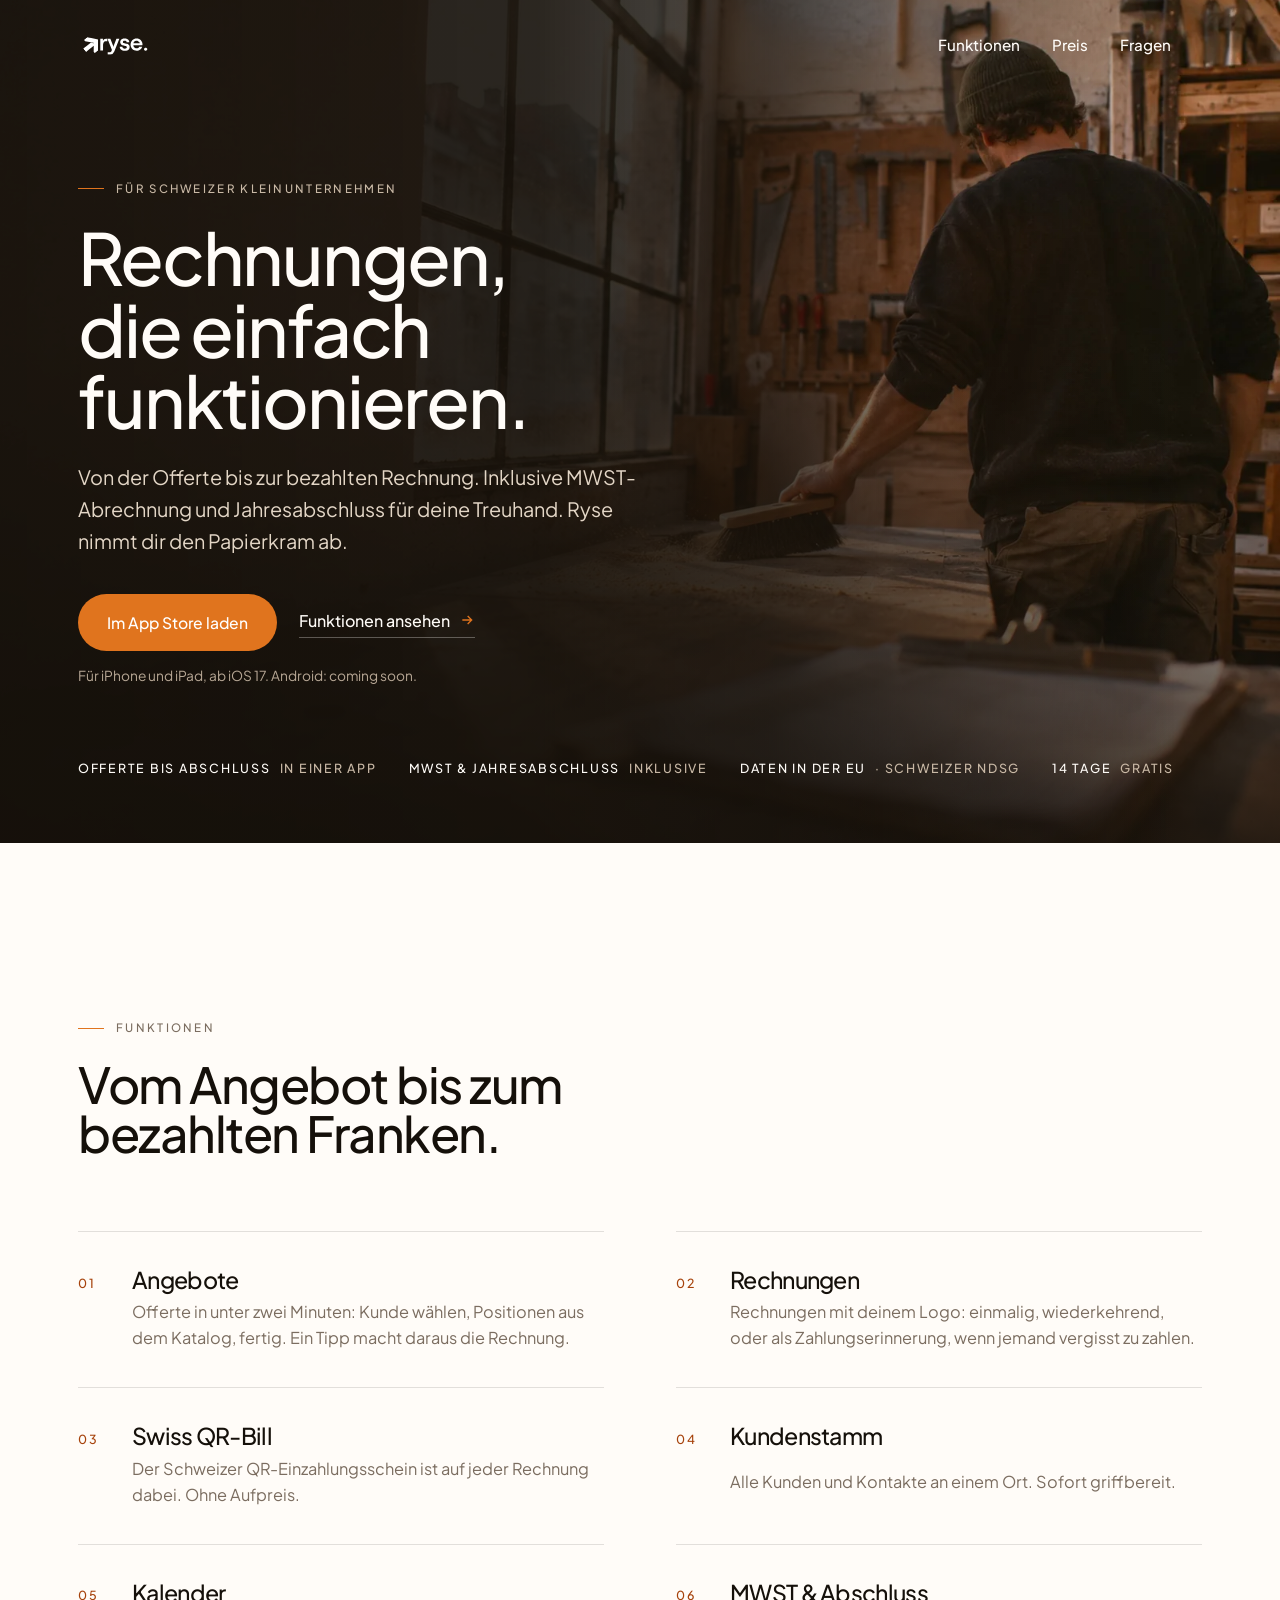
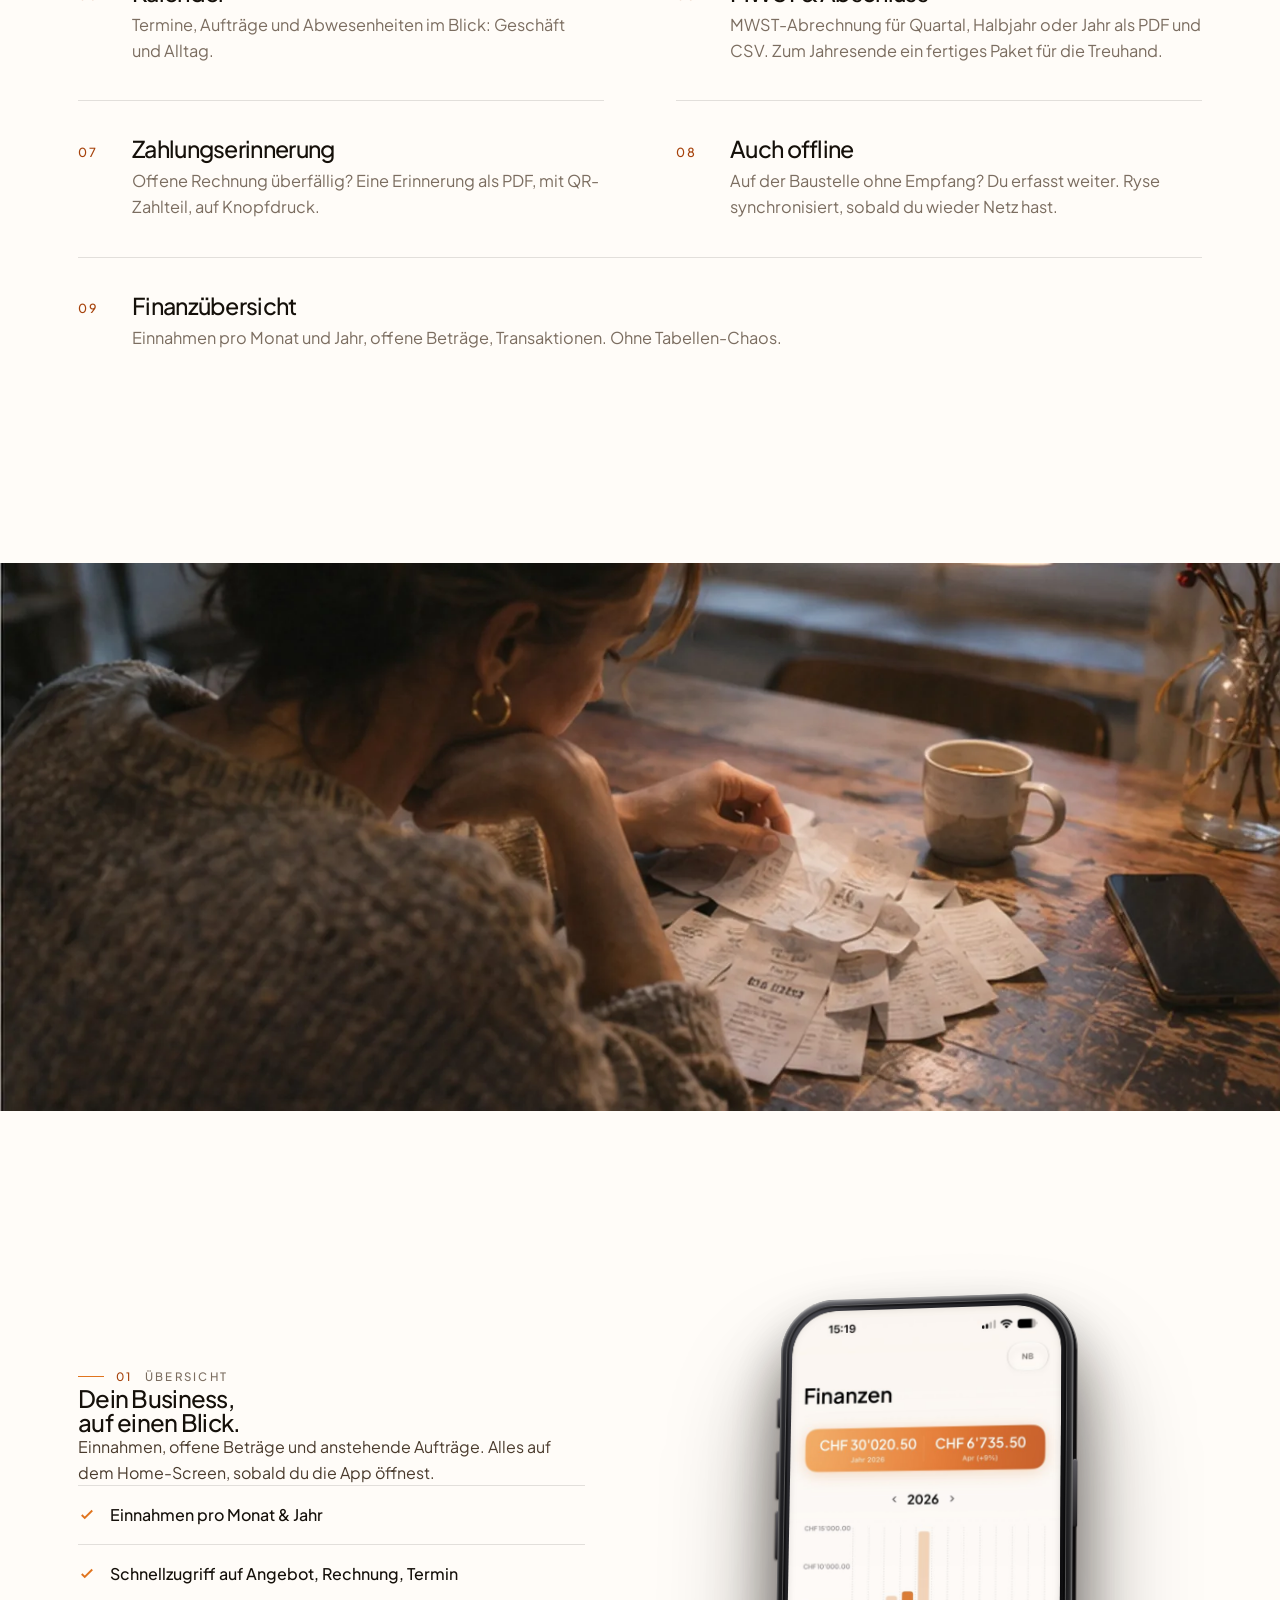
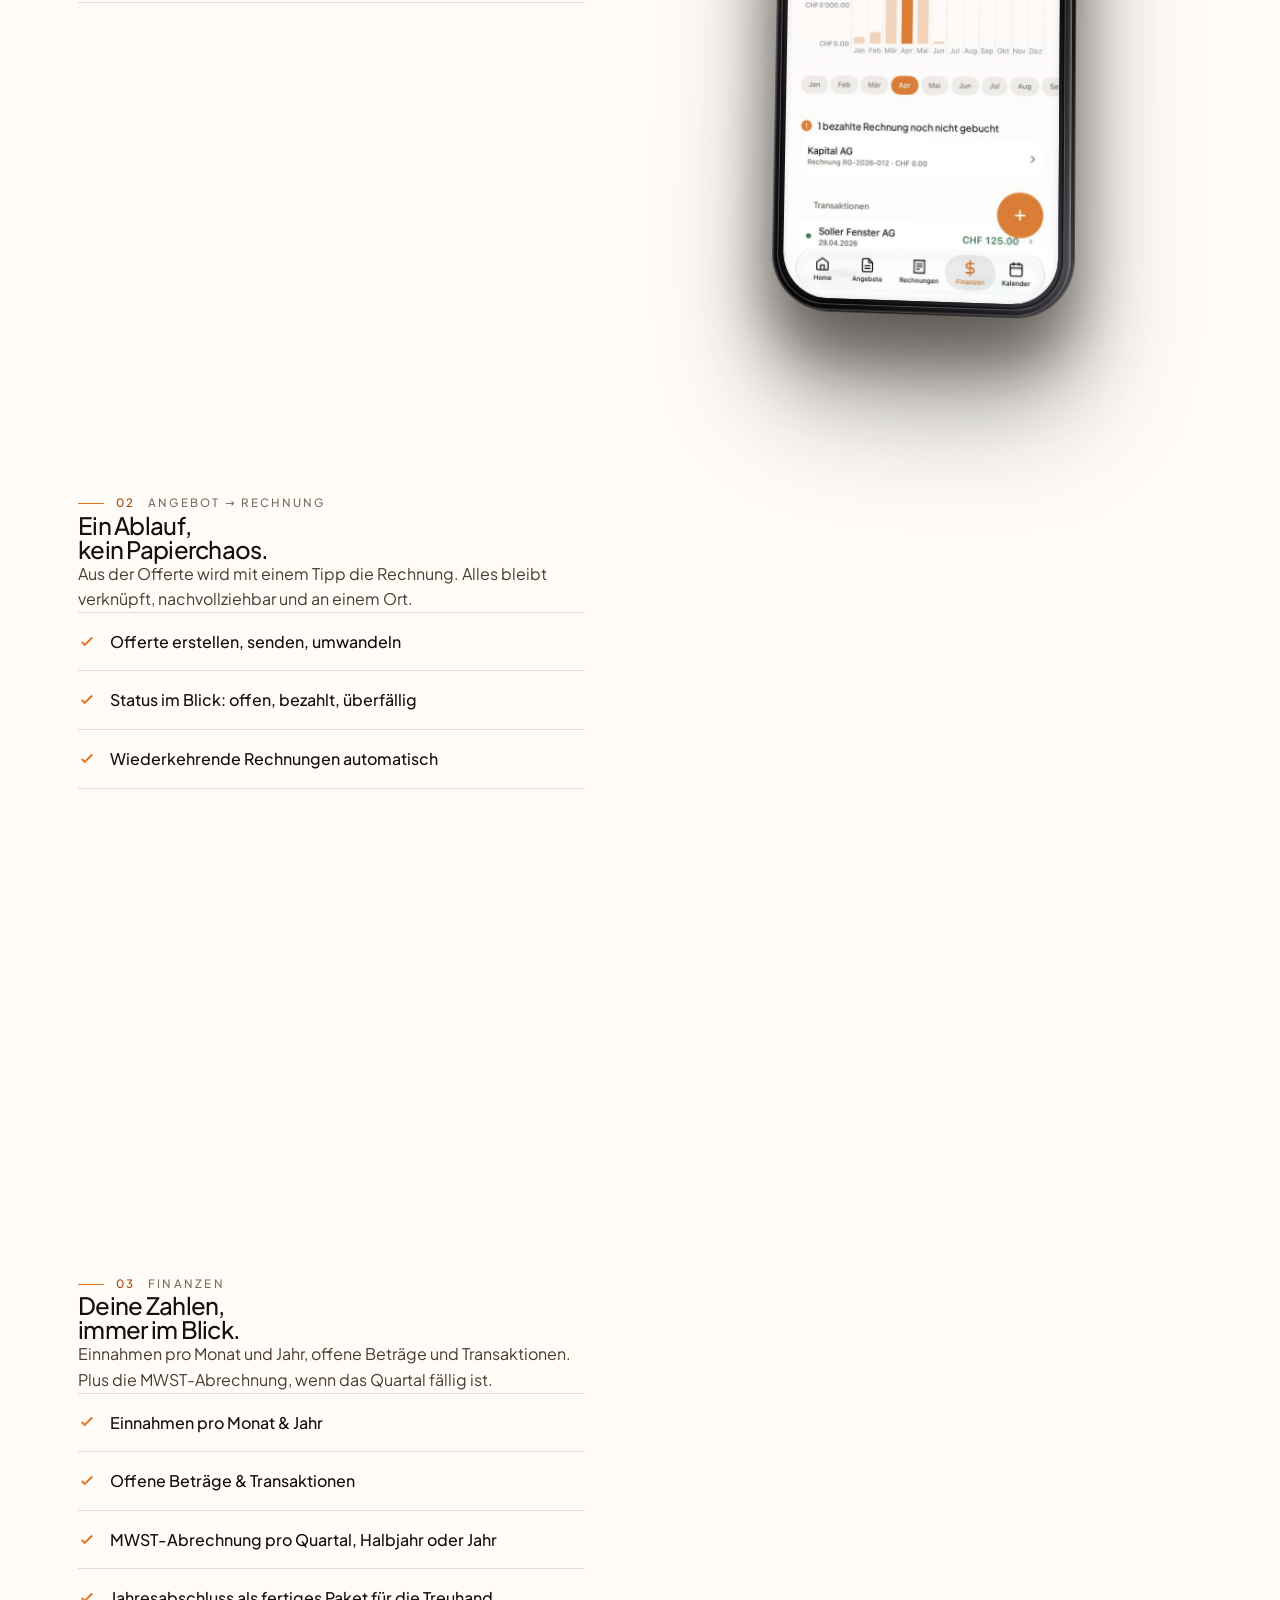
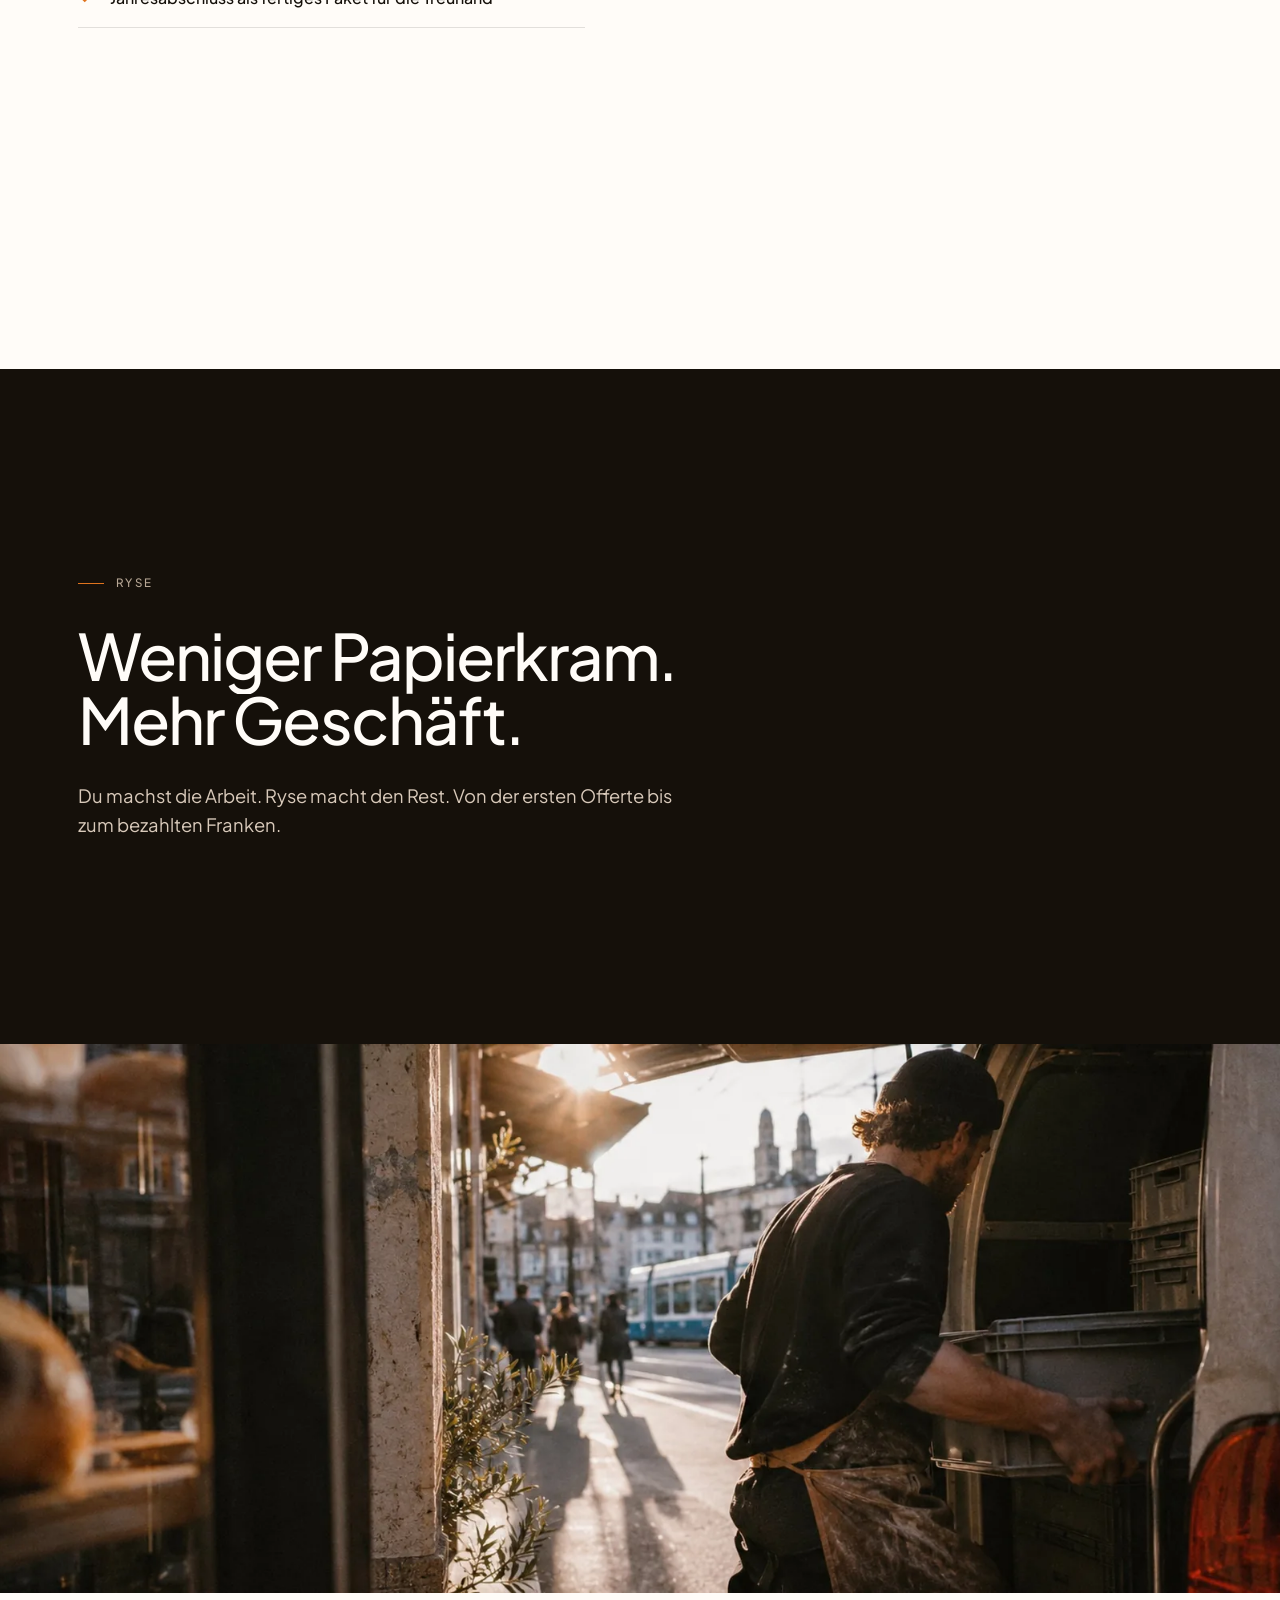
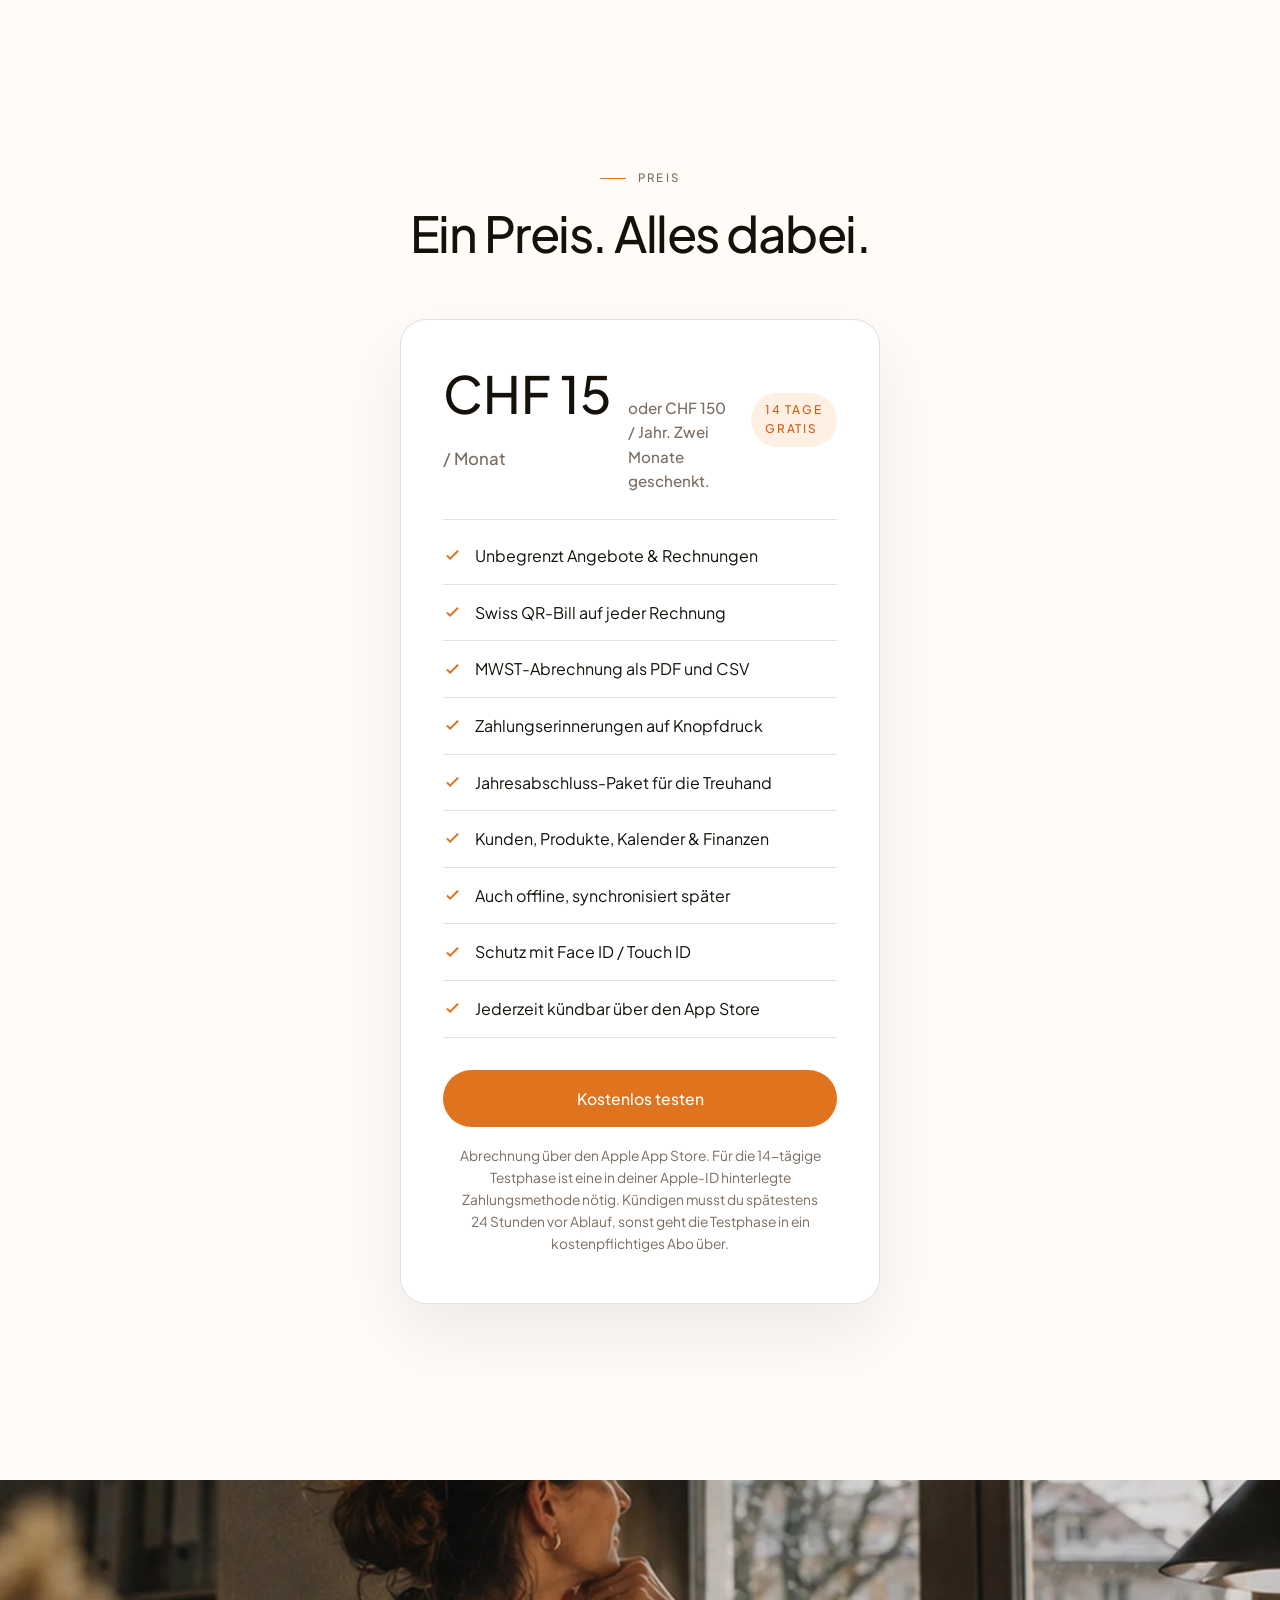
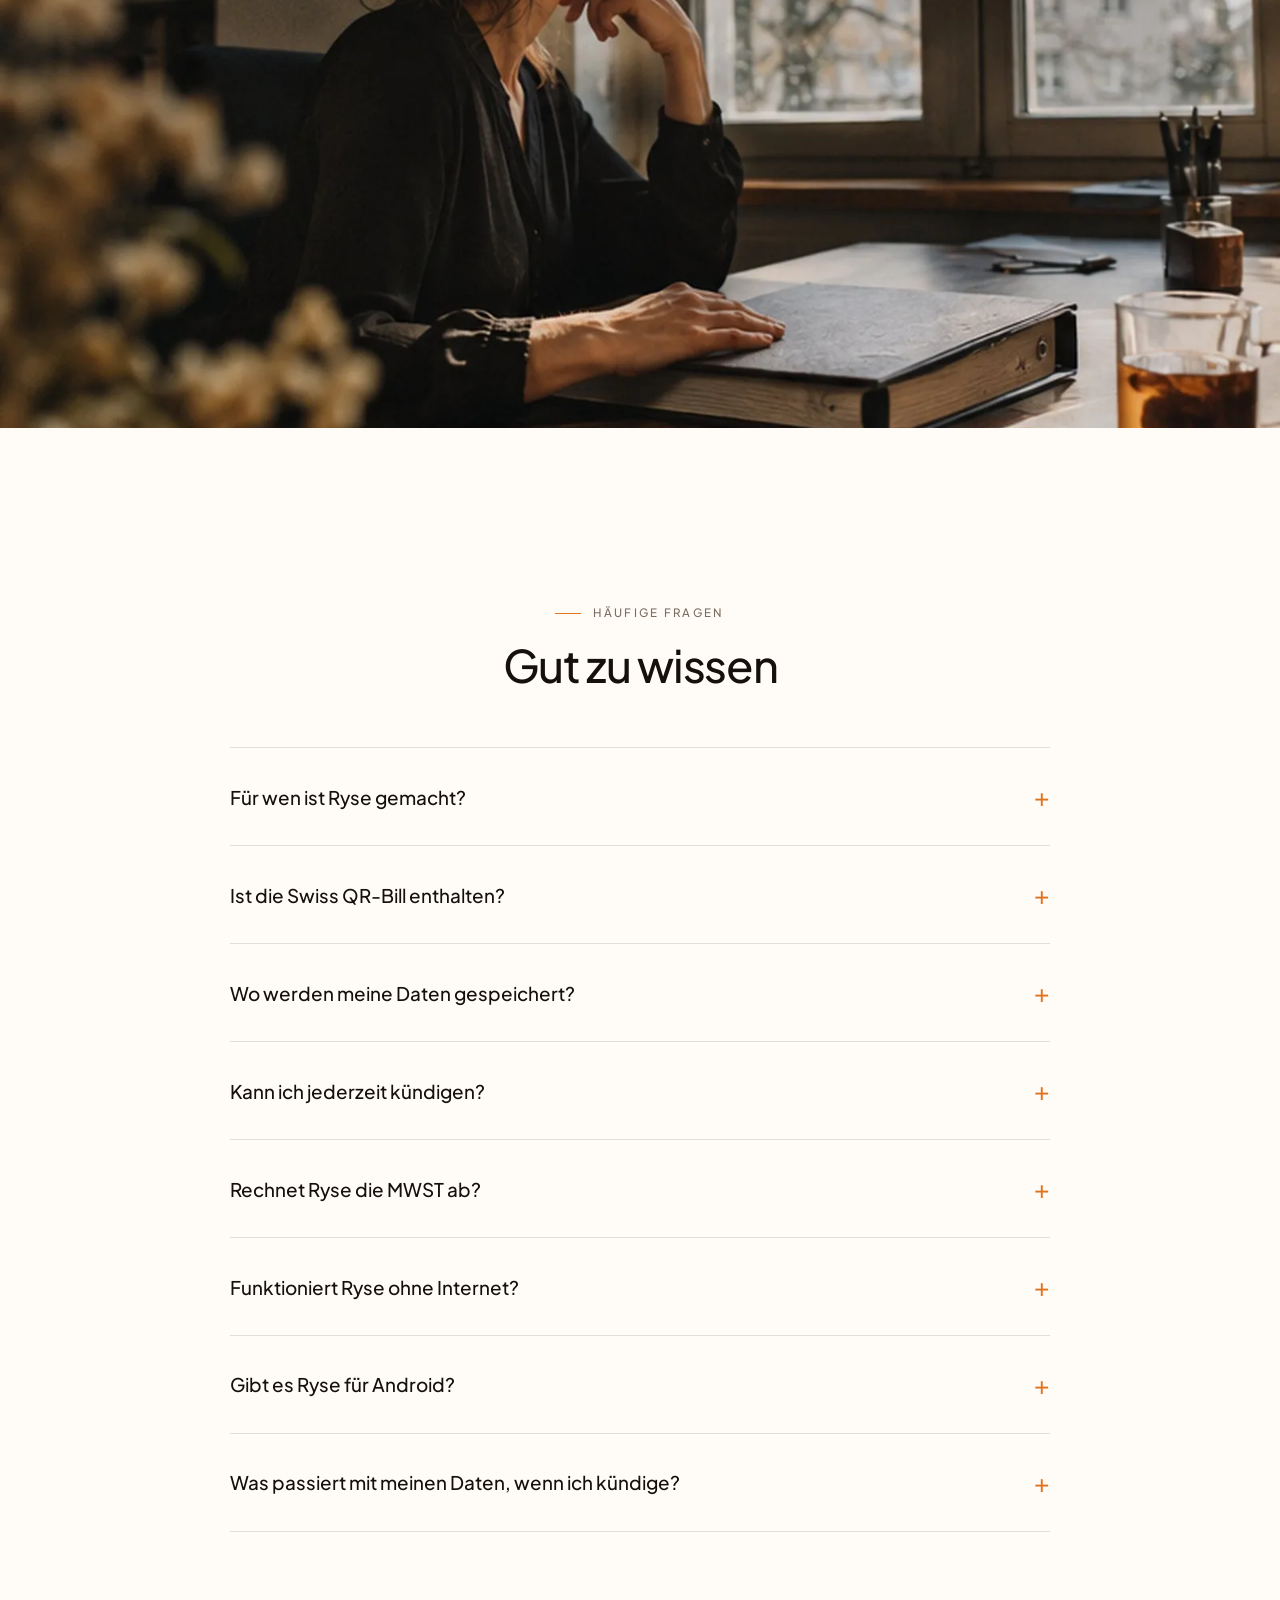
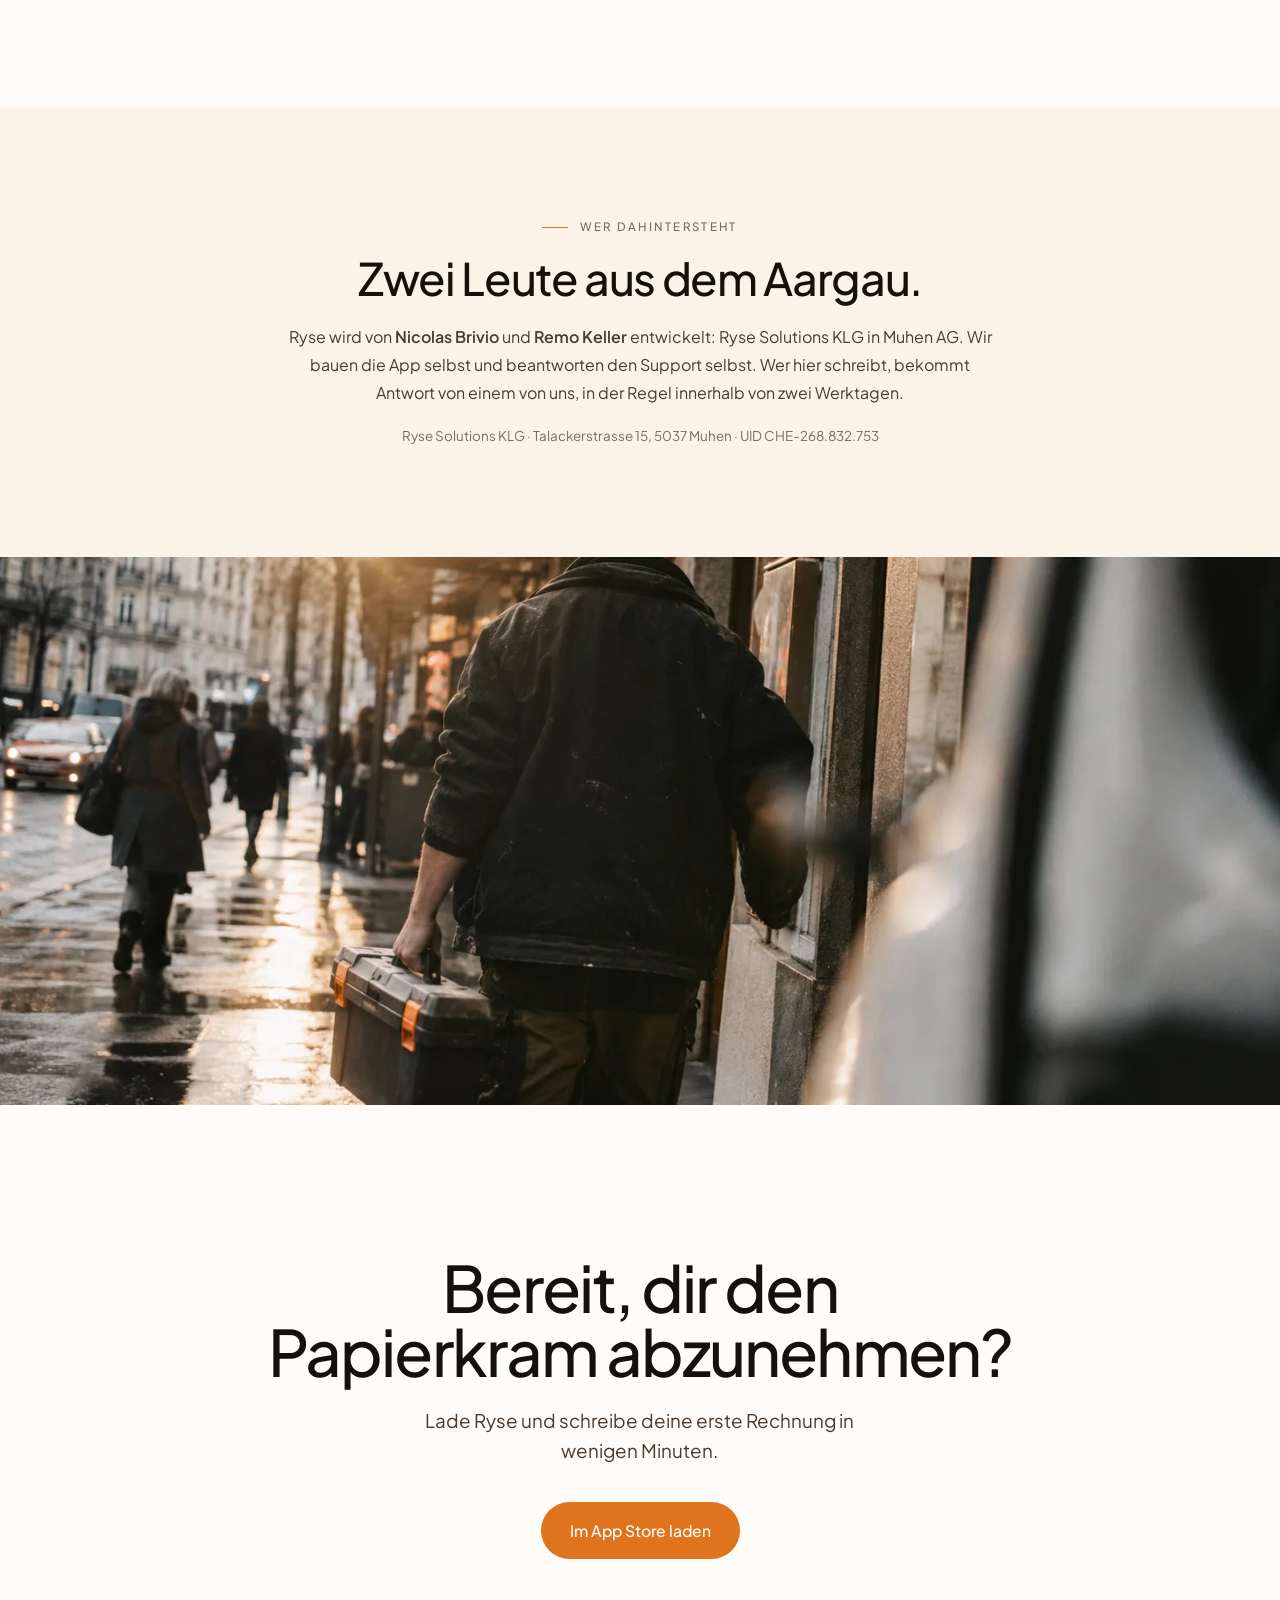
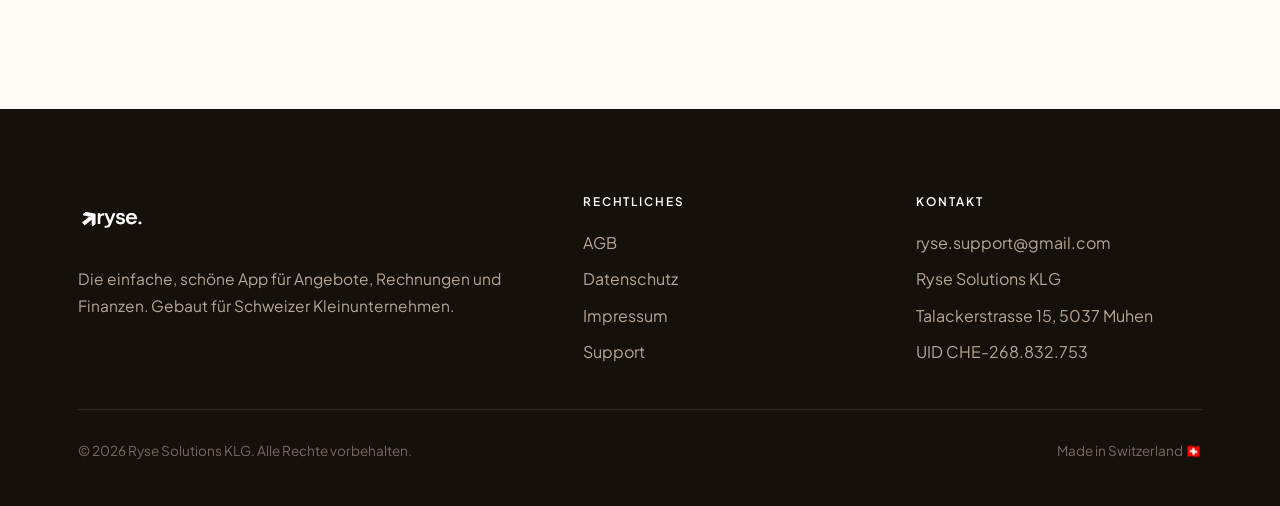
==== commit edc64c26: "Phase 2: Fotografie Fuenf Motive als WebP in 720, 1200 und 1600 px (780 KB alle Varianten).  - Hero " ====
--- a/index.html
+++ b/index.html
@@ -481,7 +481,55 @@
     .hero-trust{font-size:.64rem}
     .nav .btn{padding:0 13px; font-size:.8rem}
   }
-  @media (prefers-reduced-motion:reduce){*{animation:none!important; transition:none!important}}
+  /* Vollbild-Hero: Foto ueber die ganze Breite, Text darauf. Die Abdunkelung links und unten ist
+     keine Dekoration, sie sichert den Kontrast; Staerke nach Messung am schlechtesten Pixel. */
+  .hero.hero-full{position:relative; overflow:hidden; background:var(--ink); color:var(--bone); display:grid; align-items:end;
+    min-height:min(90vh,940px); min-height:min(90svh,940px); margin-top:0; padding:calc(var(--header-h) + clamp(56px,7vw,96px)) 0 clamp(40px,5vw,64px)}
+  .hero-bg{position:absolute; inset:0; width:100%; height:100%; object-fit:cover; object-position:70% 50%}
+  .hero-full::after{content:""; position:absolute; inset:0; pointer-events:none;
+    background:linear-gradient(90deg,rgba(21,16,10,.94) 0%,rgba(21,16,10,.9) 42%,rgba(21,16,10,.72) 60%,rgba(21,16,10,.28) 78%,rgba(21,16,10,0) 92%),
+    linear-gradient(0deg,rgba(21,16,10,.85) 0%,rgba(21,16,10,.3) 40%,rgba(21,16,10,0) 60%)}
+  .hero-inner{position:relative; z-index:1; width:100%; justify-self:stretch}
+  .hero-full h1{color:var(--bone); max-width:13ch; font-size:clamp(2.4rem,5.6vw,5.4rem)}
+  .hero-full p.lead{color:#E3D6C6; max-width:30em}
+  .hero-full .label{color:#C9B9A6}
+  .hero-full .platform-note{color:#B7A795}
+  .hero-full .link-arrow{color:var(--bone); border-color:rgba(255,252,248,.3)}
+  .hero-full .link-arrow svg{color:var(--primary)}
+  .hero-full .hero-trust{color:#C9B9A6; margin-top:clamp(40px,6vw,72px)}
+  .hero-full .hero-trust b{color:var(--bone)}
+  @media (max-width:880px){.hero.hero-full{min-height:min(92svh,900px); padding:calc(var(--header-h) + 40px) 0 40px}
+    .hero-full .hero-copy{text-align:left}.hero-full .cta,.hero-full .hero-trust{justify-content:flex-start}
+    .hero-bg{object-position:72% 50%}
+    .hero-full::after{background:linear-gradient(0deg,rgba(21,16,10,.95) 0%,rgba(21,16,10,.9) 48%,rgba(21,16,10,.62) 70%,rgba(21,16,10,.2) 88%,rgba(21,16,10,0) 100%)}}
+  /* Kopfzeile ueber dem Foto: hell, bis sie zur Pille wird */
+  header.nav.ueber-foto:not(.scrolled) .top-nav a{color:var(--bone)}
+  header.nav.ueber-foto:not(.scrolled) .top-nav a:hover{background:rgba(255,252,248,.12)}
+  header.nav.ueber-foto:not(.scrolled) .logo{filter:brightness(0) invert(1)}
+  header.nav.ueber-foto:not(.scrolled) .burger{background:rgba(255,252,248,.12); border-color:rgba(255,252,248,.3); color:var(--bone)}
+  /* Auftritt: Kinder gestaffelt, Foto zieht heran */
+  .js .hero-full .hero-copy{opacity:1; transform:none; transition:none}
+  .js .hero-full .hero-copy>*{opacity:0; transform:translateY(22px); transition:opacity 1.1s var(--ease-slow), transform 1.1s var(--ease-slow)}
+  .js .hero-full .hero-copy.in>*{opacity:1; transform:none}
+  .js .hero-full .hero-copy.in>:nth-child(2){transition-delay:.1s}
+  .js .hero-full .hero-copy.in>:nth-child(3){transition-delay:.3s}
+  .js .hero-full .hero-copy.in>:nth-child(4){transition-delay:.42s}
+  .js .hero-full .hero-copy.in>:nth-child(5){transition-delay:.52s}
+  .js .hero-bg{transform:scale(1.06); transition:transform 2.4s var(--ease-slow)}
+  .js .hero-full:has(.hero-copy.in) .hero-bg{transform:none}
+  /* Foto-Band */
+  .photo-band{line-height:0; overflow:hidden; background:var(--ink)}
+  .photo-band img{display:block; width:100%; height:auto; aspect-ratio:21/9; object-fit:cover}
+  .photo-band img.band-mitte{object-position:50% 40%}
+  @media (max-width:880px){.photo-band img{aspect-ratio:16/9}}
+  @supports (animation-timeline: view()){
+    @media (prefers-reduced-motion: no-preference){
+      .photo-band img{animation:schaerfen linear both; animation-timeline:view(); animation-range:entry 0% entry 55%}
+      @keyframes schaerfen{from{filter:blur(14px); transform:scale(1.05)}to{filter:blur(0); transform:none}}
+    }
+  }
+  @media (prefers-reduced-motion:reduce){*{animation:none!important; transition:none!important}
+    .js .hero-full .hero-copy>*,.js .hero-bg{opacity:1; transform:none}}
   :root{--ease-slow:cubic-bezier(.22,.61,.36,1)}
   .reveal{opacity:0; transform:translateY(18px); transition:opacity 1s var(--ease-slow), transform 1s var(--ease-slow)}
   .reveal.in{opacity:1; transform:none}
@@ -554,10 +602,11 @@
 function pruefen(){if(!w.__animBereit){h.className=h.className.replace(/(^|\s)js(\s|$)/," ");}}
 if(w.addEventListener){w.addEventListener("load",function(){setTimeout(pruefen,800);},false);}
 setTimeout(pruefen,4000);})();</script>
+<link rel="preload" as="image" href="/assets/foto/werkstatt-720.webp" imagesrcset="/assets/foto/werkstatt-720.webp 720w, /assets/foto/werkstatt-1200.webp 1200w, /assets/foto/werkstatt-1600.webp 1600w" imagesizes="100vw" fetchpriority="high">
 </head>
 <body>
 
-<header class="nav" id="nav">
+<header class="nav ueber-foto" id="nav">
   <div class="nav-inner">
     <a href="#top" aria-label="Ryse Startseite"><img class="logo" src="/assets/logo.svg" alt="Ryse" width="63" height="40" fetchpriority="high" decoding="async"></a>
     <nav class="top-nav" aria-label="Hauptnavigation">
@@ -586,36 +635,18 @@
 <main id="top">
 
 <!-- ============ HERO ============ -->
-<section class="hero">
-  <div class="wrap">
-    <div class="hero-grid">
-      <div class="reveal in">
-        <span class="label">Für Schweizer Kleinunternehmen</span>
-        <h1 class="reveal-lines">Rechnungen,<br>die einfach<br>funktionieren.</h1>
-        <p class="lead">Von der Offerte bis zur bezahlten Rechnung. Inklusive MWST-Abrechnung und Jahresabschluss für deine Treuhand. Ryse nimmt dir den Papierkram ab.</p>
-        <div class="cta">
-          <a class="btn btn-primary" href="https://apps.apple.com/ch/app/ryse-f%C3%BCr-schweizer-kmu/id6760948754">Im App Store laden</a>
-          <a class="link-arrow" href="#features">Funktionen ansehen <svg viewBox="0 0 24 24" fill="none" stroke="currentColor" stroke-width="2"><path d="M5 12h14M13 6l6 6-6 6"/></svg></a>
-        </div>
-        <p class="platform-note">Für iPhone und iPad, ab iOS 17. Android: coming soon.</p>
-      </div>
-      <div class="hero-visual reveal in">
-        <div class="parallax">
-        <div class="phone-wrap">
-          <div class="phone">
-            <div class="phone-body">
-              <span class="btn-side btn-action"></span>
-              <span class="btn-side btn-volup"></span>
-              <span class="btn-side btn-voldn"></span>
-              <span class="btn-side btn-power"></span>
-              <div class="phone-screen">
-                <img fetchpriority="high" decoding="async" width="390" height="844" class="shot" src="/assets/screens/home.jpg" alt="Ryse auf dem iPhone: Startbildschirm mit Monatsumsatz und offenen Rechnungen">
-              </div>
-            </div>
-          </div>
-        </div>
-        </div>
-      </div>
+<section class="hero hero-full">
+  <img class="hero-bg" src="/assets/foto/werkstatt-720.webp" srcset="/assets/foto/werkstatt-720.webp 720w, /assets/foto/werkstatt-1200.webp 1200w, /assets/foto/werkstatt-1600.webp 1600w" sizes="100vw" width="1600" height="1066" alt="Ein Schreiner wischt am Feierabend Sägemehl von der Werkbank, vorne liegt ein Klemmbrett, durchs Fenster fällt spätes Licht" fetchpriority="high">
+  <div class="wrap hero-inner">
+    <div class="reveal in hero-copy">
+      <span class="label">Für Schweizer Kleinunternehmen</span>
+      <h1 class="reveal-lines">Rechnungen,<br>die einfach<br>funktionieren.</h1>
+      <p class="lead">Von der Offerte bis zur bezahlten Rechnung. Inklusive MWST-Abrechnung und Jahresabschluss für deine Treuhand. Ryse nimmt dir den Papierkram ab.</p>
+      <div class="cta">
+        <a class="btn btn-primary" href="https://apps.apple.com/ch/app/ryse-f%C3%BCr-schweizer-kmu/id6760948754">Im App Store laden</a>
+        <a class="link-arrow" href="#features">Funktionen ansehen <svg viewBox="0 0 24 24" fill="none" stroke="currentColor" stroke-width="2"><path d="M5 12h14M13 6l6 6-6 6"/></svg></a>
+      </div>
+      <p class="platform-note">Für iPhone und iPad, ab iOS 17. Android: coming soon.</p>
     </div>
     <div class="hero-trust reveal in">
       <span><b>Offerte bis Abschluss</b> in einer App</span>
@@ -686,6 +717,8 @@
 </section>
 
 <!-- ============ SCROLLYTELLING ============ -->
+<div class="photo-band"><img src="/assets/foto/quittungen-720.webp" srcset="/assets/foto/quittungen-720.webp 720w, /assets/foto/quittungen-1200.webp 1200w, /assets/foto/quittungen-1600.webp 1600w" sizes="100vw" width="1600" height="685" alt="Eine Frau sortiert am Küchentisch einen Stapel Quittungen, daneben ein Kaffee und ein umgedrehtes Telefon" loading="lazy" decoding="async"></div>
+
 <section class="scrolly" id="scrolly">
   <div class="wrap scrolly-grid">
     <div class="scrolly-visual">
@@ -748,6 +781,8 @@
 </section>
 
 <!-- ============ PRICING ============ -->
+<div class="photo-band"><img src="/assets/foto/baecker-720.webp" srcset="/assets/foto/baecker-720.webp 720w, /assets/foto/baecker-1200.webp 1200w, /assets/foto/baecker-1600.webp 1600w" sizes="100vw" width="1600" height="685" alt="Ein Bäcker lädt im Abendlicht Kisten in seinen Lieferwagen, dahinter eine Altstadtgasse mit Tram" loading="lazy" decoding="async"></div>
+
 <section class="pricing" id="preis">
   <div class="wrap">
     <div class="features-head reveal">
@@ -778,6 +813,8 @@
 </section>
 
 <!-- ============ FAQ ============ -->
+<div class="photo-band"><img src="/assets/foto/treuhand-720.webp" srcset="/assets/foto/treuhand-720.webp 720w, /assets/foto/treuhand-1200.webp 1200w, /assets/foto/treuhand-1600.webp 1600w" sizes="100vw" width="1600" height="1066" class="band-mitte" alt="Eine Treuhänderin sitzt im Winterlicht an ihrem Schreibtisch, die Hand auf einem geschlossenen Ordner, daneben Brille und Tee" loading="lazy" decoding="async"></div>
+
 <section id="fragen">
   <div class="wrap">
     <div class="faq-head reveal">
@@ -810,6 +847,8 @@
 </section>
 
 <!-- ============ CLOSING CTA ============ -->
+<div class="photo-band"><img src="/assets/foto/regen-720.webp" srcset="/assets/foto/regen-720.webp 720w, /assets/foto/regen-1200.webp 1200w, /assets/foto/regen-1600.webp 1600w" sizes="100vw" width="1600" height="685" alt="Ein Handwerker trägt seinen Werkzeugkoffer über ein regennasses Trottoir, die Stadt spiegelt sich im Boden" loading="lazy" decoding="async"></div>
+
 <section class="closing">
   <div class="wrap inner reveal">
     <h2>Bereit, dir den Papierkram abzunehmen?</h2>
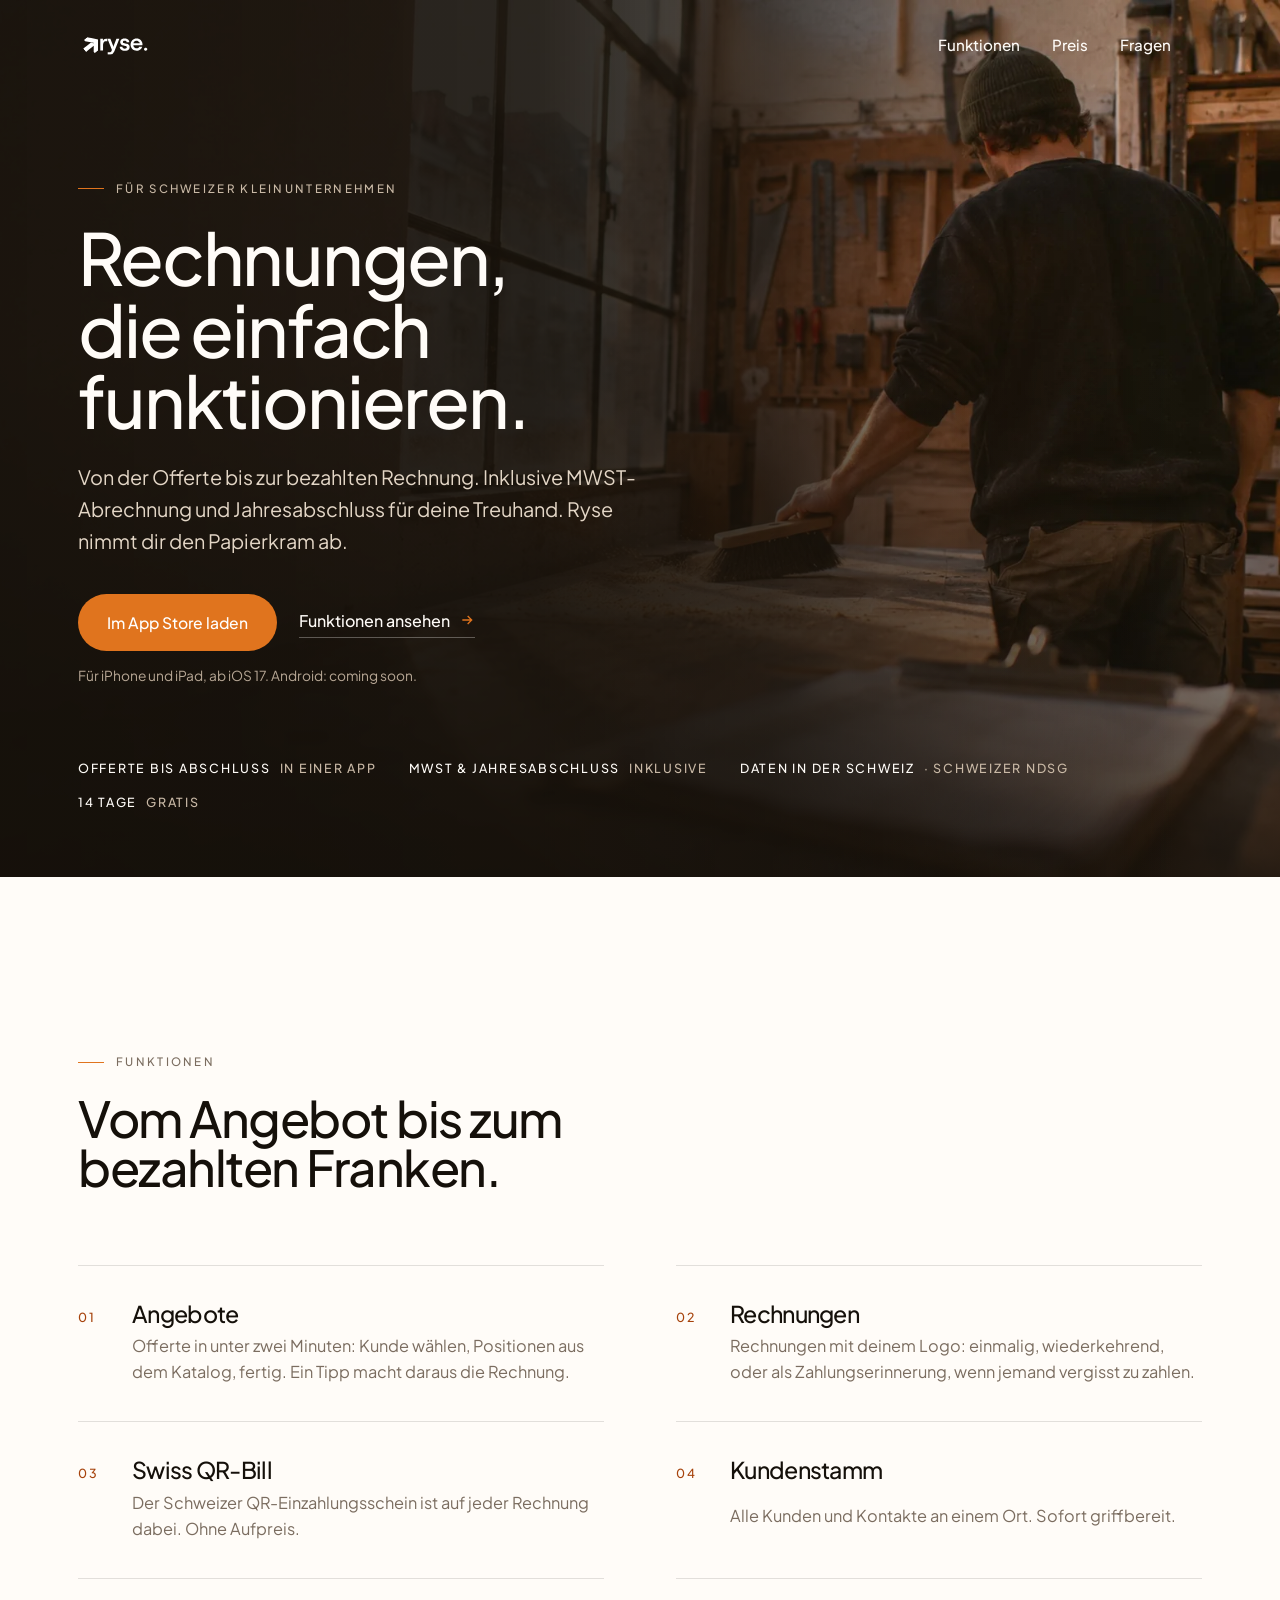
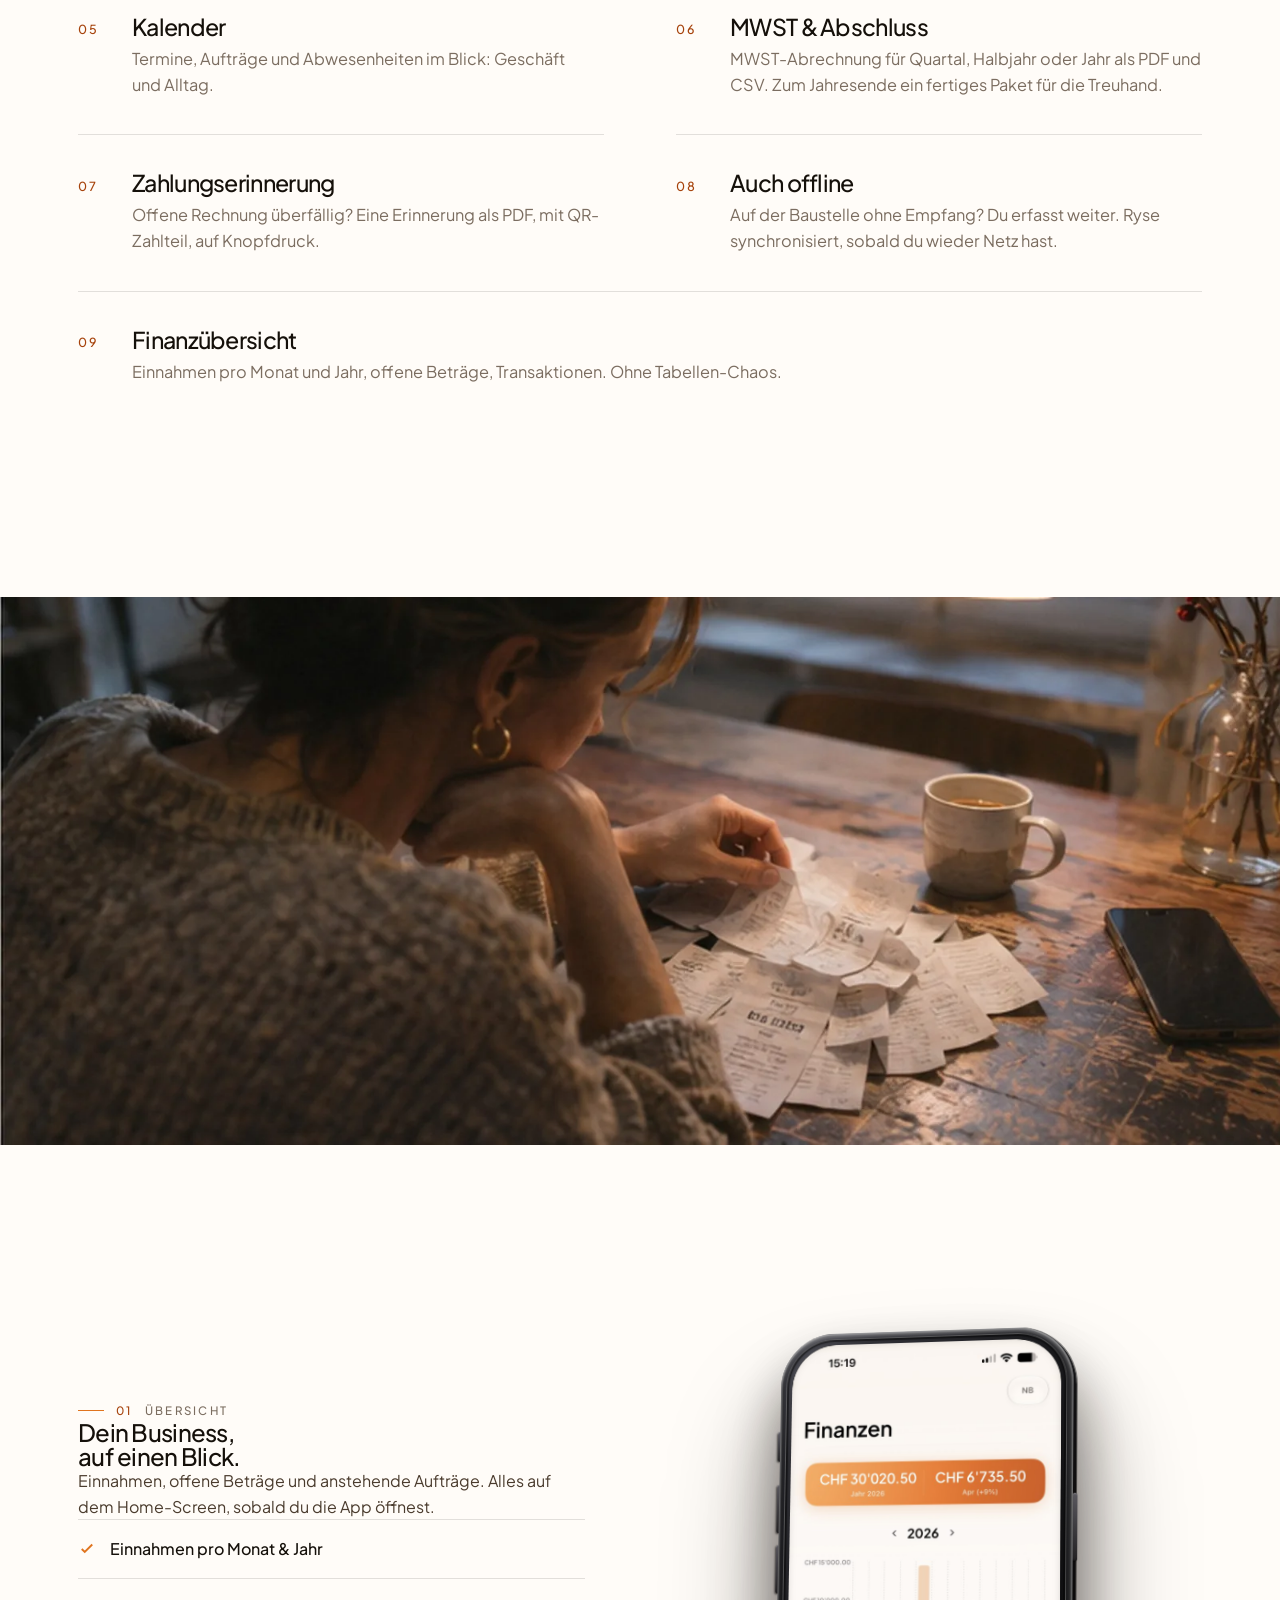
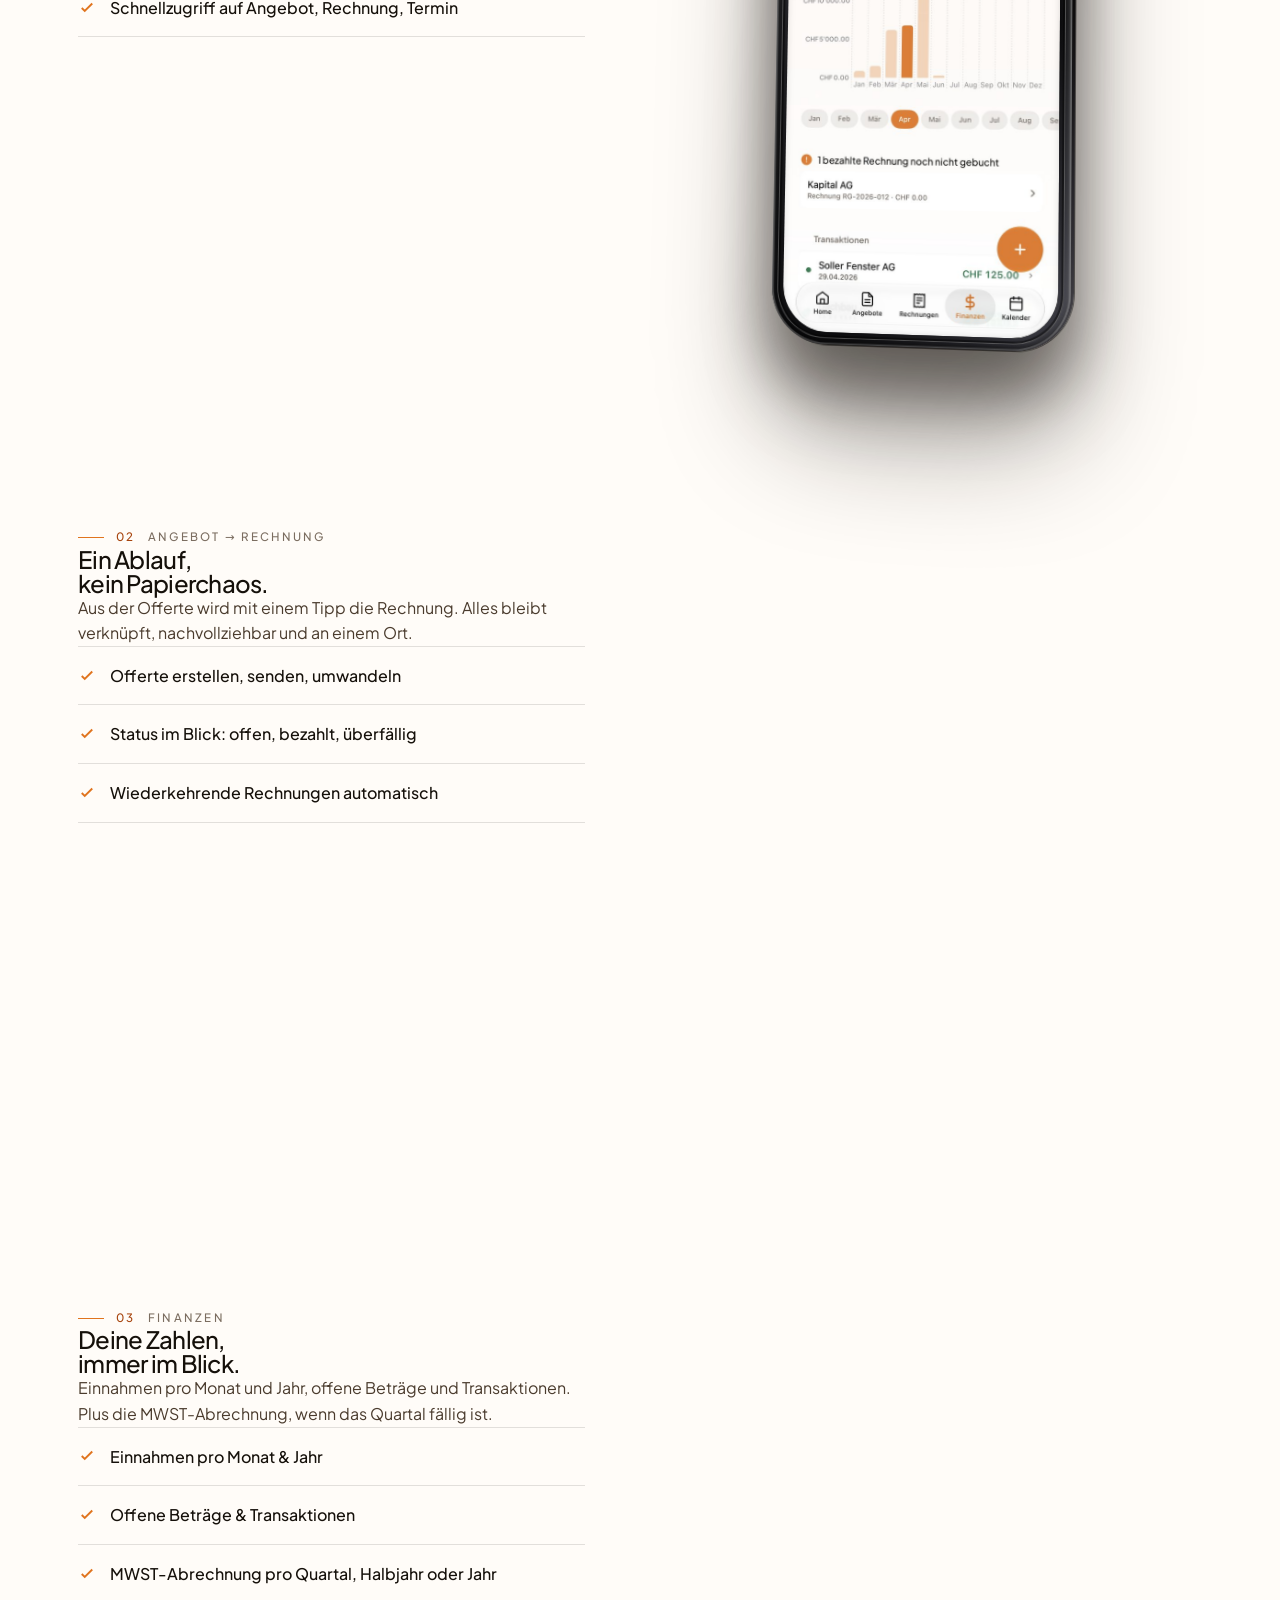
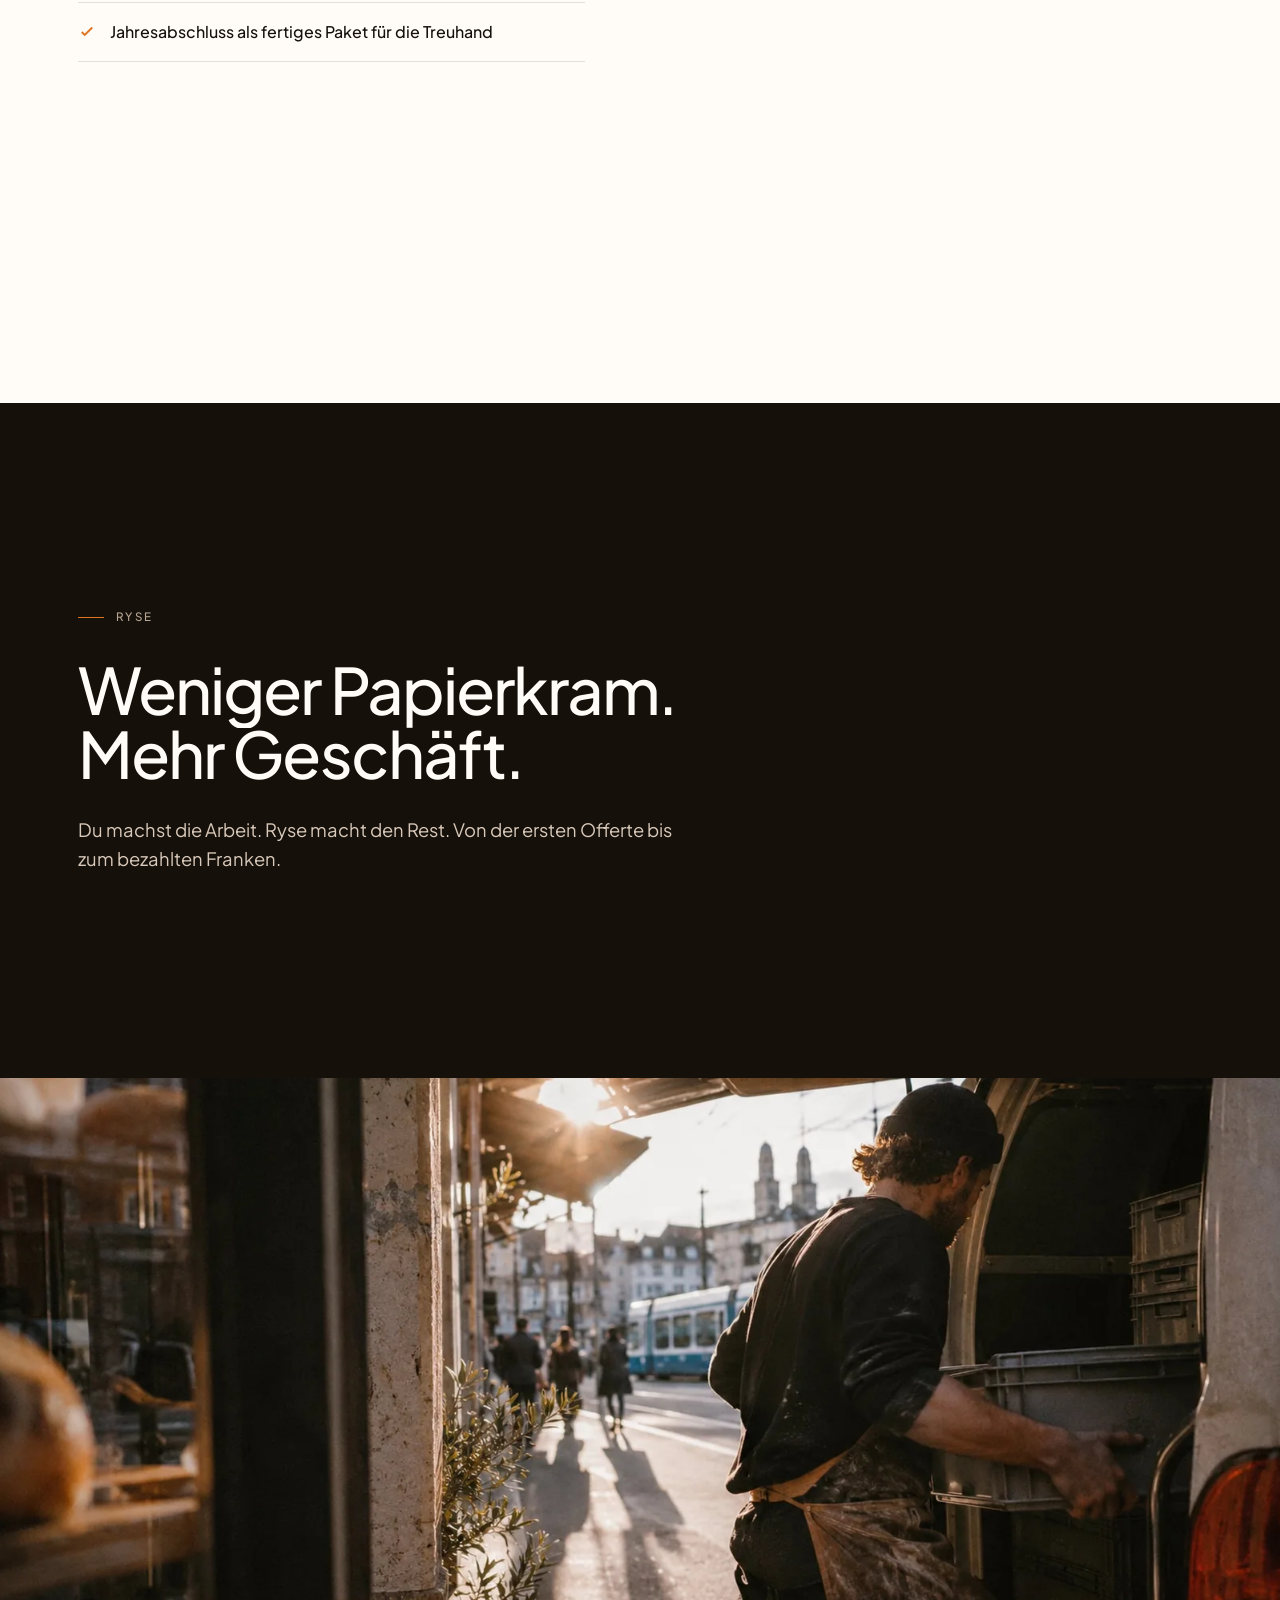
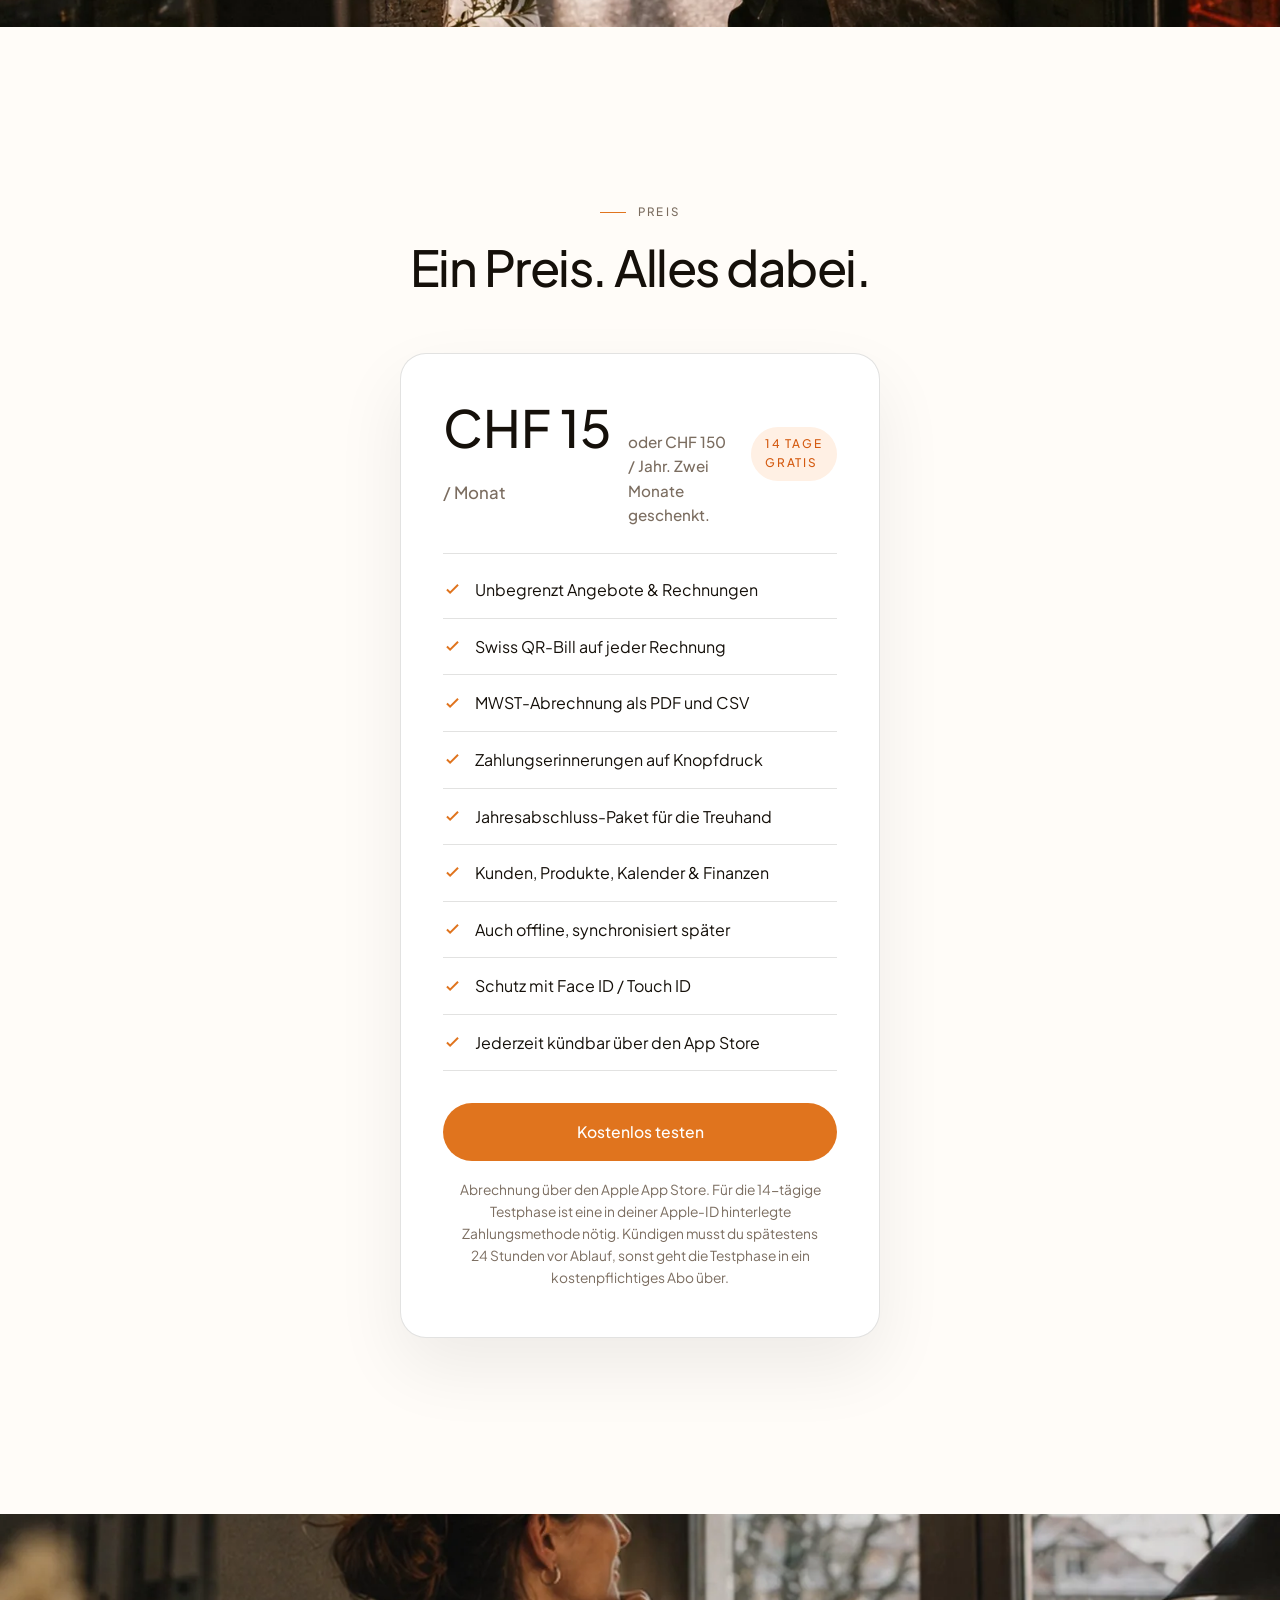
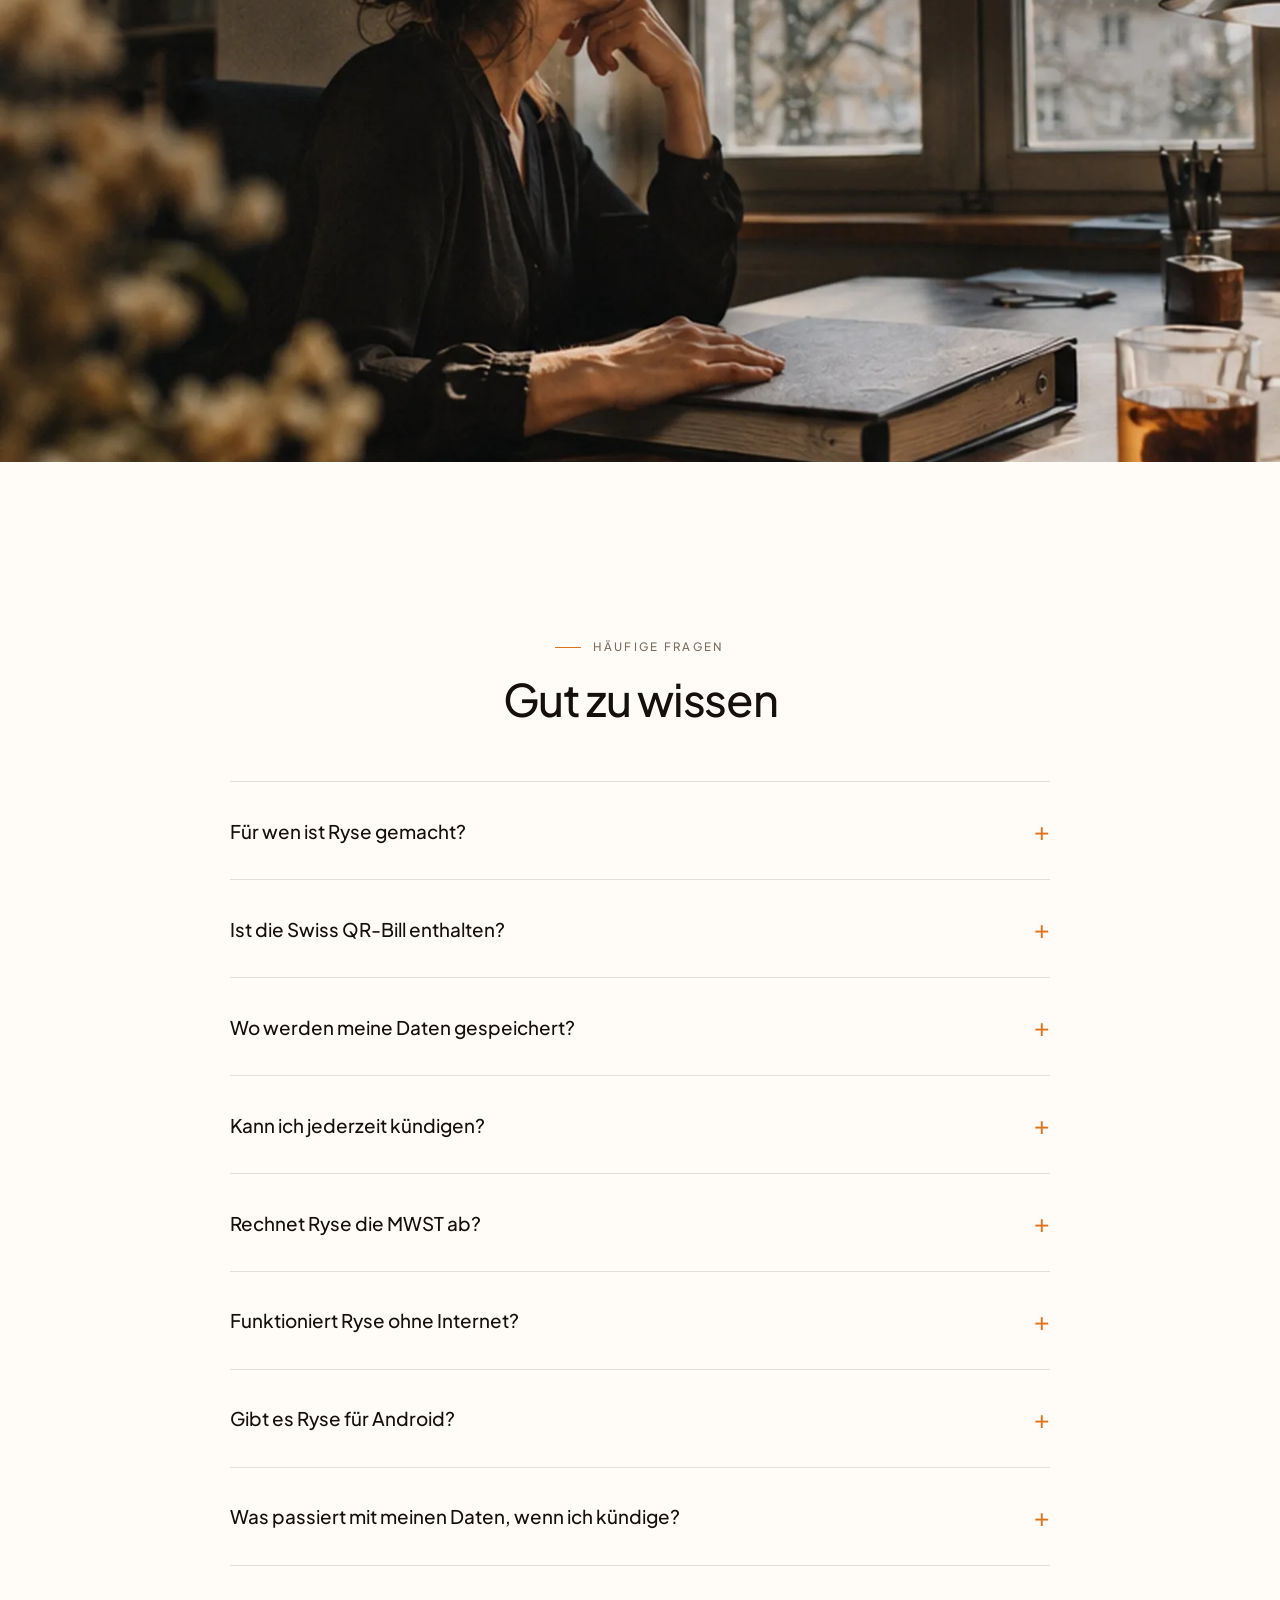
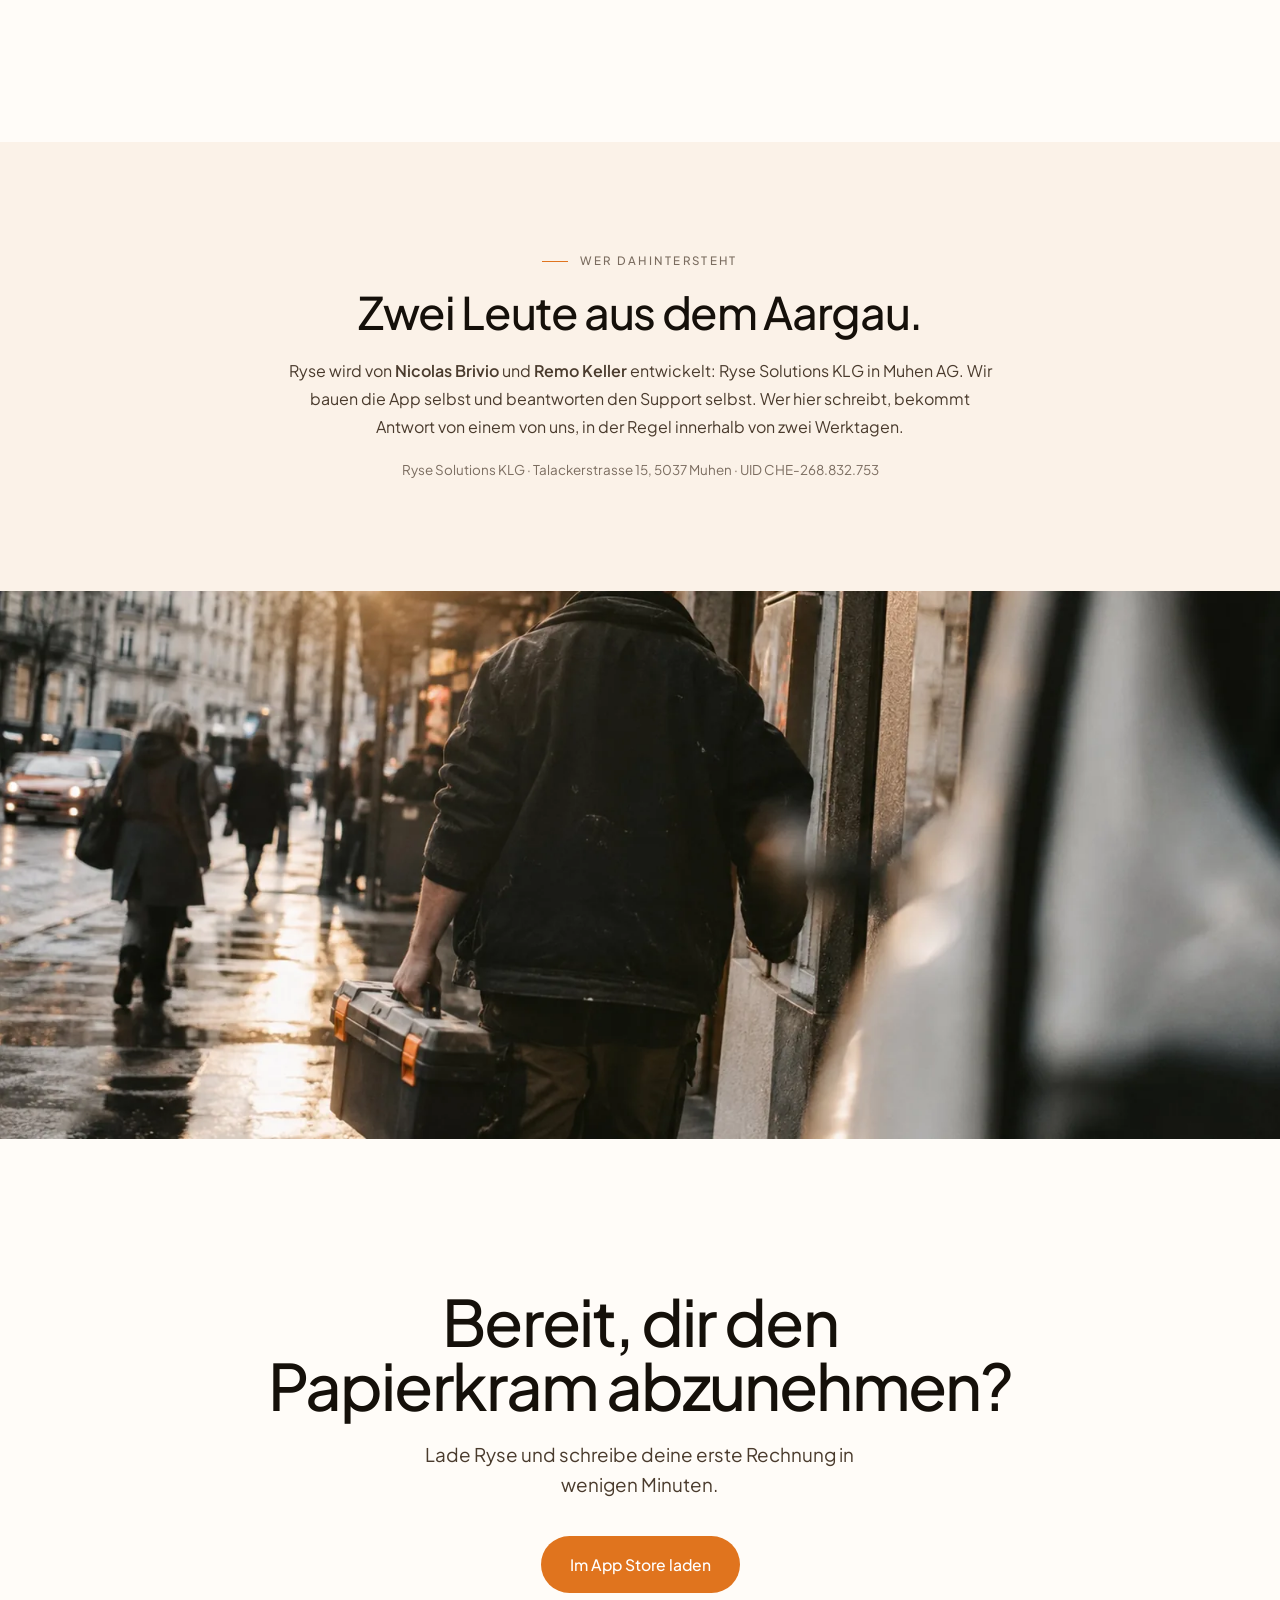
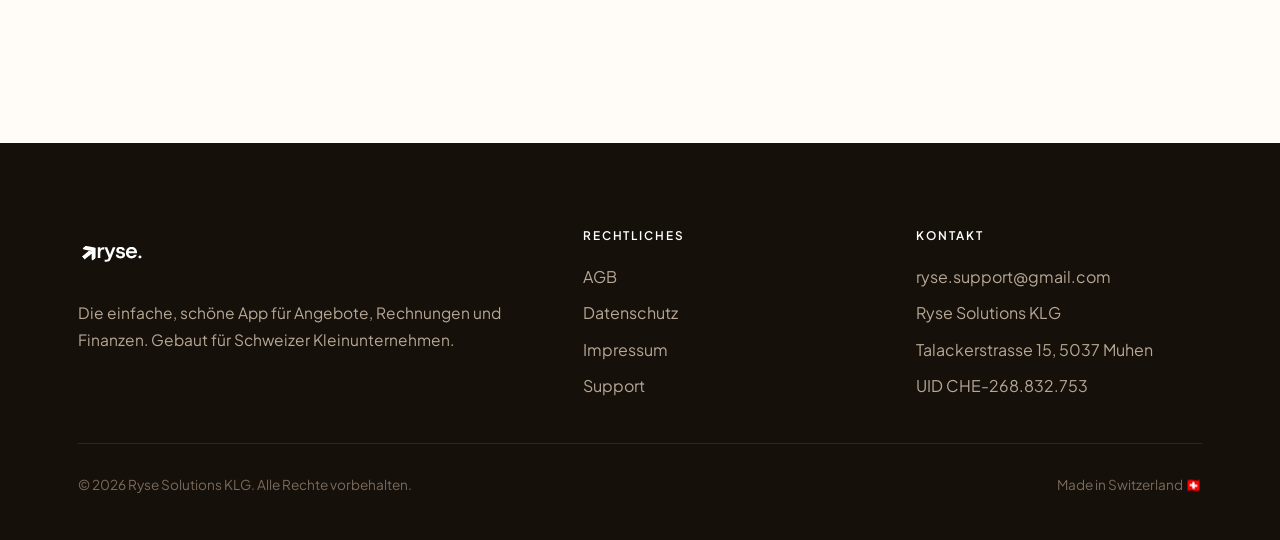
==== commit e0a0ccf0: "Website: Serverstandort Schweiz statt EU/EWR Die Datenschutzerklaerung 1.7.1 nennt seit dem 6.11. de" ====
--- a/index.html
+++ b/index.html
@@ -128,7 +128,7 @@
           "name": "Wo werden meine Daten gespeichert?",
           "acceptedAnswer": {
             "@type": "Answer",
-            "text": "Auf Servern in der EU/EWR-Region. Die Verarbeitung richtet sich nach dem Schweizer Datenschutzgesetz (nDSG). Es gibt kein Tracking und keine Werbung."
+            "text": "Auf Servern in der Schweiz, Region Zürich. Die Verarbeitung richtet sich nach dem Schweizer Datenschutzgesetz (nDSG). Es gibt kein Tracking und keine Werbung."
           }
         },
         {
@@ -378,8 +378,8 @@
 
   /* Statement band: bright iridescent moment */
   /* Atemraum: eine dunkle Flaeche, ein Satz */
-  .statement{position:relative; text-align:left; padding:clamp(112px,16vw,220px) 0; background:var(--ink); color:var(--bone)}
-  .statement h2{color:var(--bone); font-size:clamp(2.2rem,5vw,4.2rem); max-width:16ch; margin:0}
+  .statement{position:relative; text-align:left; padding:clamp(112px,16vw,220px) 0; background:#15100A; color:#FFFCF8}
+  .statement h2{color:#FFFCF8; font-size:clamp(2.2rem,5vw,4.2rem); max-width:16ch; margin:0}
   .statement .label{color:#B7A795; margin-bottom:30px}
   .statement .label::before{background:var(--primary)}
   .statement p{color:#D8C9BA; max-width:34em; margin:30px 0 0; font-size:1.15rem}
@@ -483,30 +483,30 @@
   }
   /* Vollbild-Hero: Foto ueber die ganze Breite, Text darauf. Die Abdunkelung links und unten ist
      keine Dekoration, sie sichert den Kontrast; Staerke nach Messung am schlechtesten Pixel. */
-  .hero.hero-full{position:relative; overflow:hidden; background:var(--ink); color:var(--bone); display:grid; align-items:end;
+  .hero.hero-full{--foto-ink:#FFFCF8; --foto-muted:#E3D6C6; --foto-dim:#C9B9A6; position:relative; overflow:hidden; background:#15100A; color:var(--foto-ink); display:grid; align-items:end;
     min-height:min(90vh,940px); min-height:min(90svh,940px); margin-top:0; padding:calc(var(--header-h) + clamp(56px,7vw,96px)) 0 clamp(40px,5vw,64px)}
   .hero-bg{position:absolute; inset:0; width:100%; height:100%; object-fit:cover; object-position:70% 50%}
   .hero-full::after{content:""; position:absolute; inset:0; pointer-events:none;
     background:linear-gradient(90deg,rgba(21,16,10,.94) 0%,rgba(21,16,10,.9) 42%,rgba(21,16,10,.72) 60%,rgba(21,16,10,.28) 78%,rgba(21,16,10,0) 92%),
     linear-gradient(0deg,rgba(21,16,10,.85) 0%,rgba(21,16,10,.3) 40%,rgba(21,16,10,0) 60%)}
   .hero-inner{position:relative; z-index:1; width:100%; justify-self:stretch}
-  .hero-full h1{color:var(--bone); max-width:13ch; font-size:clamp(2.4rem,5.6vw,5.4rem)}
-  .hero-full p.lead{color:#E3D6C6; max-width:30em}
-  .hero-full .label{color:#C9B9A6}
+  .hero-full h1{color:var(--foto-ink); max-width:13ch; font-size:clamp(2.4rem,5.6vw,5.4rem)}
+  .hero-full p.lead{color:var(--foto-muted); max-width:30em}
+  .hero-full .label{color:var(--foto-dim)}
   .hero-full .platform-note{color:#B7A795}
-  .hero-full .link-arrow{color:var(--bone); border-color:rgba(255,252,248,.3)}
+  .hero-full .link-arrow{color:var(--foto-ink); border-color:rgba(255,252,248,.3)}
   .hero-full .link-arrow svg{color:var(--primary)}
-  .hero-full .hero-trust{color:#C9B9A6; margin-top:clamp(40px,6vw,72px)}
-  .hero-full .hero-trust b{color:var(--bone)}
+  .hero-full .hero-trust{color:var(--foto-dim); margin-top:clamp(40px,6vw,72px)}
+  .hero-full .hero-trust b{color:var(--foto-ink)}
   @media (max-width:880px){.hero.hero-full{min-height:min(92svh,900px); padding:calc(var(--header-h) + 40px) 0 40px}
     .hero-full .hero-copy{text-align:left}.hero-full .cta,.hero-full .hero-trust{justify-content:flex-start}
     .hero-bg{object-position:72% 50%}
     .hero-full::after{background:linear-gradient(0deg,rgba(21,16,10,.95) 0%,rgba(21,16,10,.9) 48%,rgba(21,16,10,.62) 70%,rgba(21,16,10,.2) 88%,rgba(21,16,10,0) 100%)}}
   /* Kopfzeile ueber dem Foto: hell, bis sie zur Pille wird */
-  header.nav.ueber-foto:not(.scrolled) .top-nav a{color:var(--bone)}
+  header.nav.ueber-foto:not(.scrolled) .top-nav a{color:#FFFCF8}
   header.nav.ueber-foto:not(.scrolled) .top-nav a:hover{background:rgba(255,252,248,.12)}
   header.nav.ueber-foto:not(.scrolled) .logo{filter:brightness(0) invert(1)}
-  header.nav.ueber-foto:not(.scrolled) .burger{background:rgba(255,252,248,.12); border-color:rgba(255,252,248,.3); color:var(--bone)}
+  header.nav.ueber-foto:not(.scrolled) .burger{background:rgba(255,252,248,.12); border-color:rgba(255,252,248,.3); color:#FFFCF8}
   /* Auftritt: Kinder gestaffelt, Foto zieht heran */
   .js .hero-full .hero-copy{opacity:1; transform:none; transition:none}
   .js .hero-full .hero-copy>*{opacity:0; transform:translateY(22px); transition:opacity 1.1s var(--ease-slow), transform 1.1s var(--ease-slow)}
@@ -651,7 +651,7 @@
     <div class="hero-trust reveal in">
       <span><b>Offerte bis Abschluss</b> in einer App</span>
       <span><b>MWST &amp; Jahresabschluss</b> inklusive</span>
-      <span><b>Daten in der EU</b> · Schweizer nDSG</span>
+      <span><b>Daten in der Schweiz</b> · Schweizer nDSG</span>
       <span><b>14&nbsp;Tage</b> gratis</span>
     </div>
   </div>
@@ -824,7 +824,7 @@
     <div class="faq">
       <details class="reveal"><summary>Für wen ist Ryse gemacht?</summary><p>Für Einzelunternehmer und kleine Betriebe in der Schweiz: Handwerker, Gärtner, Caterer, Berater und Dienstleister, die Offerten und Rechnungen ohne komplizierte Software erledigen wollen.</p></details>
       <details class="reveal"><summary>Ist die Swiss QR-Bill enthalten?</summary><p>Ja. Der QR-Einzahlungsschein nach Schweizer Standard ist nativ eingebaut und auf jeder Rechnung dabei, ohne Aufpreis.</p></details>
-      <details class="reveal"><summary>Wo werden meine Daten gespeichert?</summary><p>Auf Servern in der EU/EWR-Region. Die Verarbeitung richtet sich nach dem Schweizer Datenschutzgesetz (nDSG). Es gibt kein Tracking und keine Werbung.</p></details>
+      <details class="reveal"><summary>Wo werden meine Daten gespeichert?</summary><p>Auf Servern in der Schweiz, Region Zürich. Die Verarbeitung richtet sich nach dem Schweizer Datenschutzgesetz (nDSG). Es gibt kein Tracking und keine Werbung.</p></details>
       <details class="reveal"><summary>Kann ich jederzeit kündigen?</summary><p>Ja. Das Abonnement verwaltest und kündigst du direkt über deine Apple-ID im App Store. Die Kündigung wird zum Ende der laufenden Periode wirksam.</p></details>
       <details class="reveal"><summary>Rechnet Ryse die MWST ab?</summary><p>Ja. Die App erstellt deine MWST-Abrechnung für Quartal, Halbjahr oder Jahr als PDF und CSV. Die Einreichung bei der ESTV machst du selbst. Ryse ist keine Buchhaltungssoftware und ersetzt keine Steuerberatung.</p></details>
       <details class="reveal"><summary>Funktioniert Ryse ohne Internet?</summary><p>Ja. Du kannst offline Angebote und Rechnungen erfassen; sobald du wieder Verbindung hast, synchronisiert die App von selbst.</p></details>
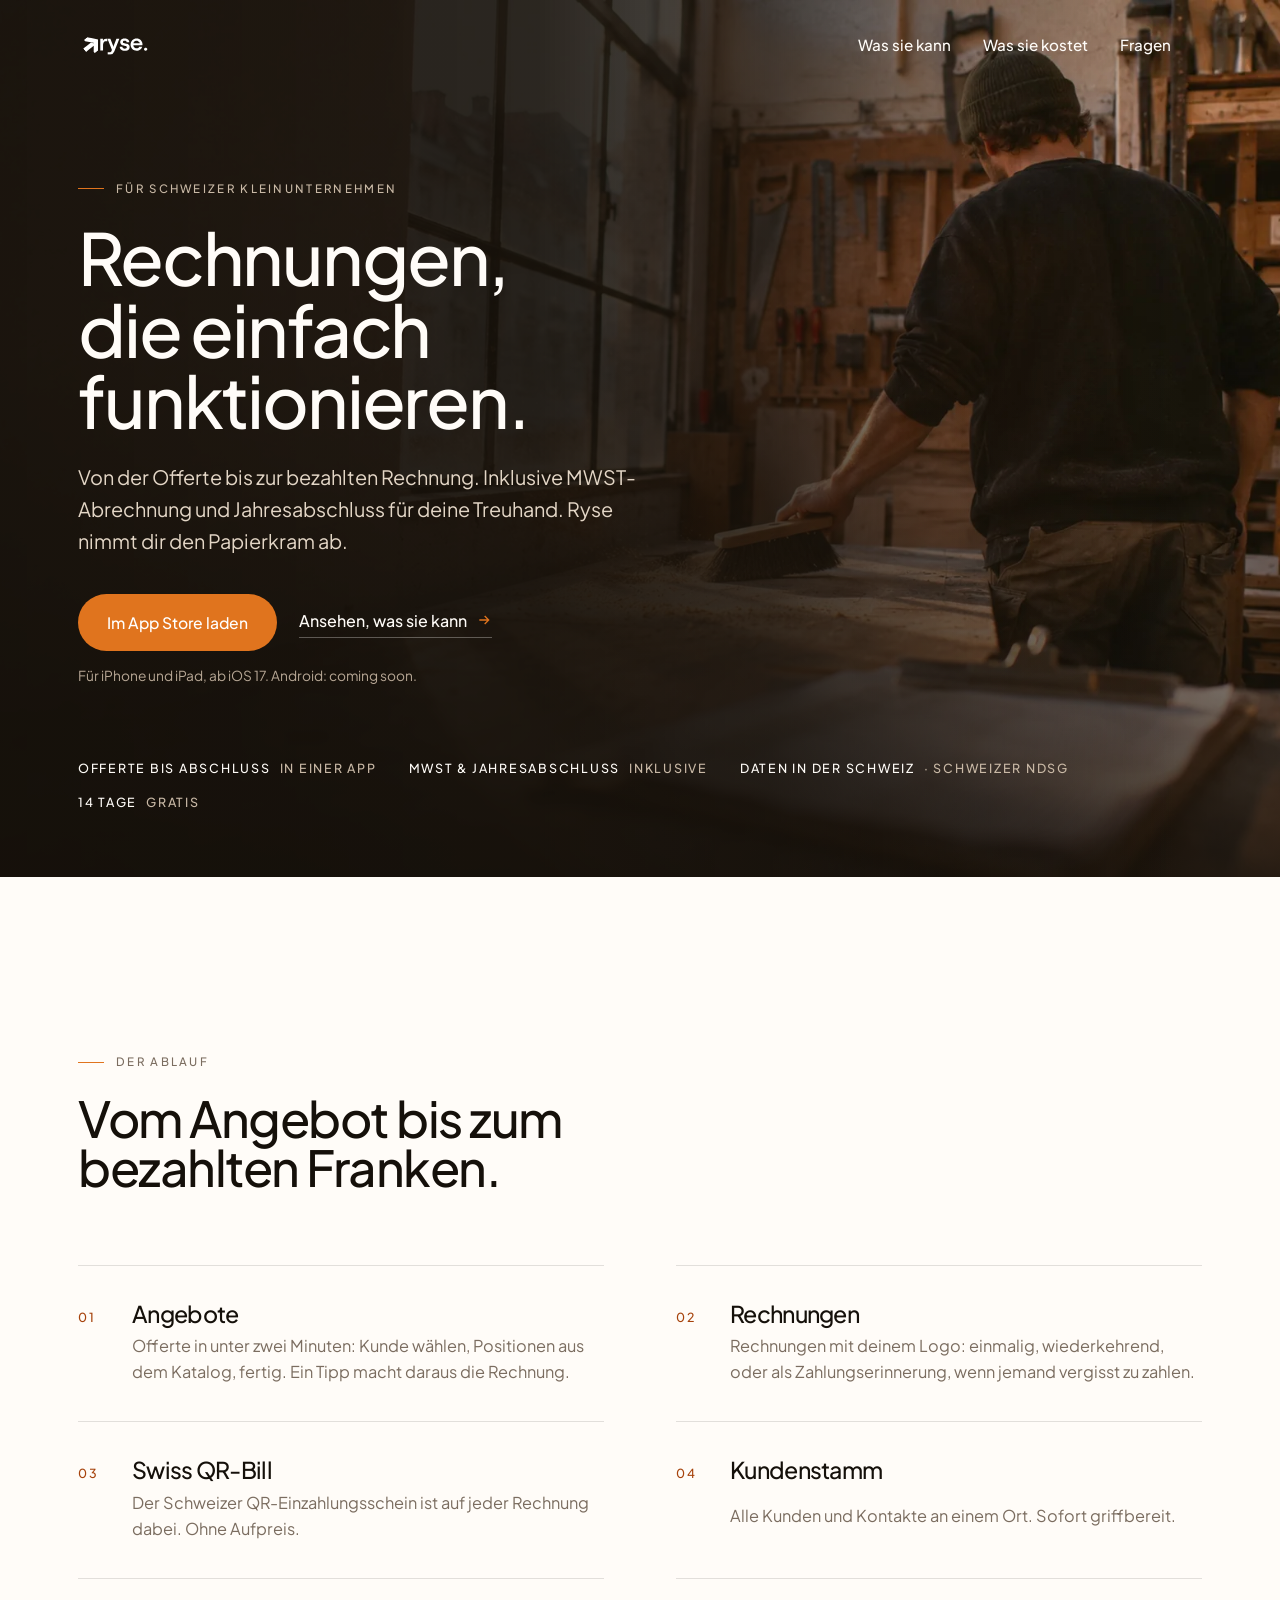
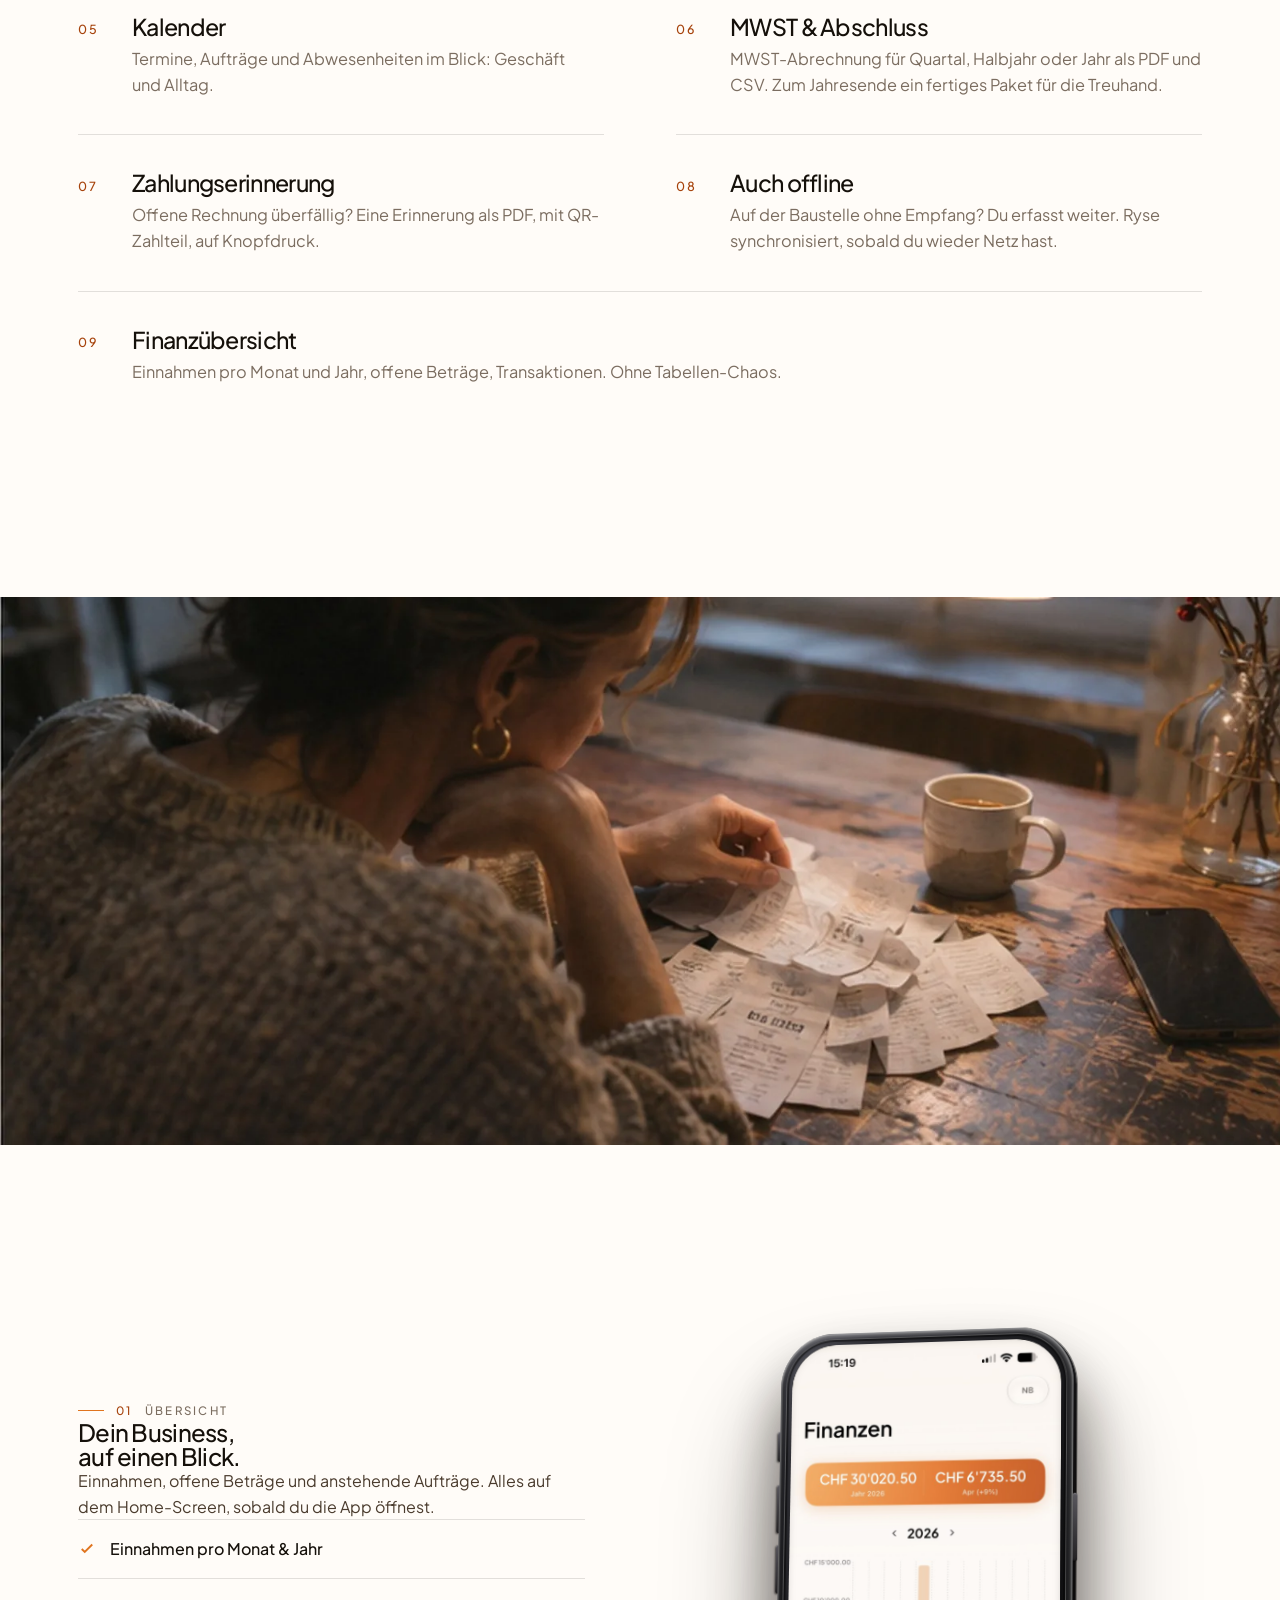
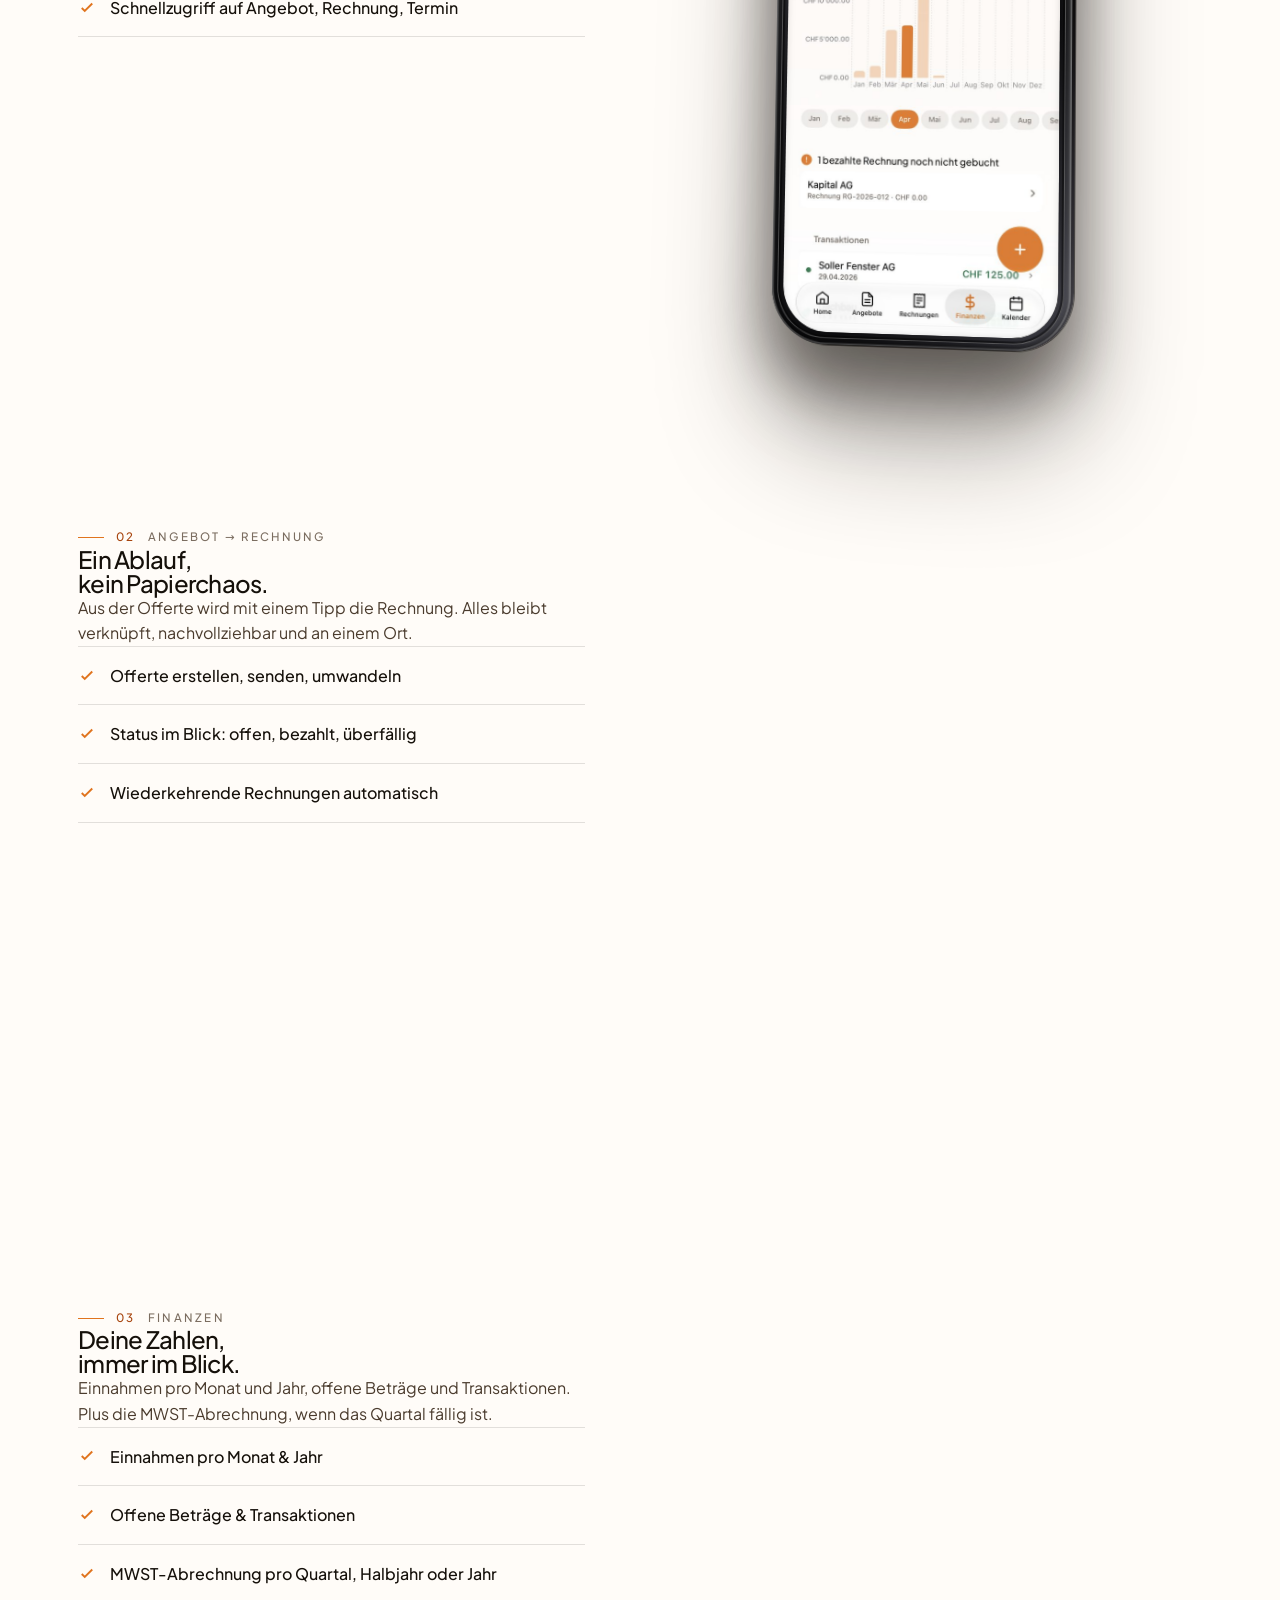
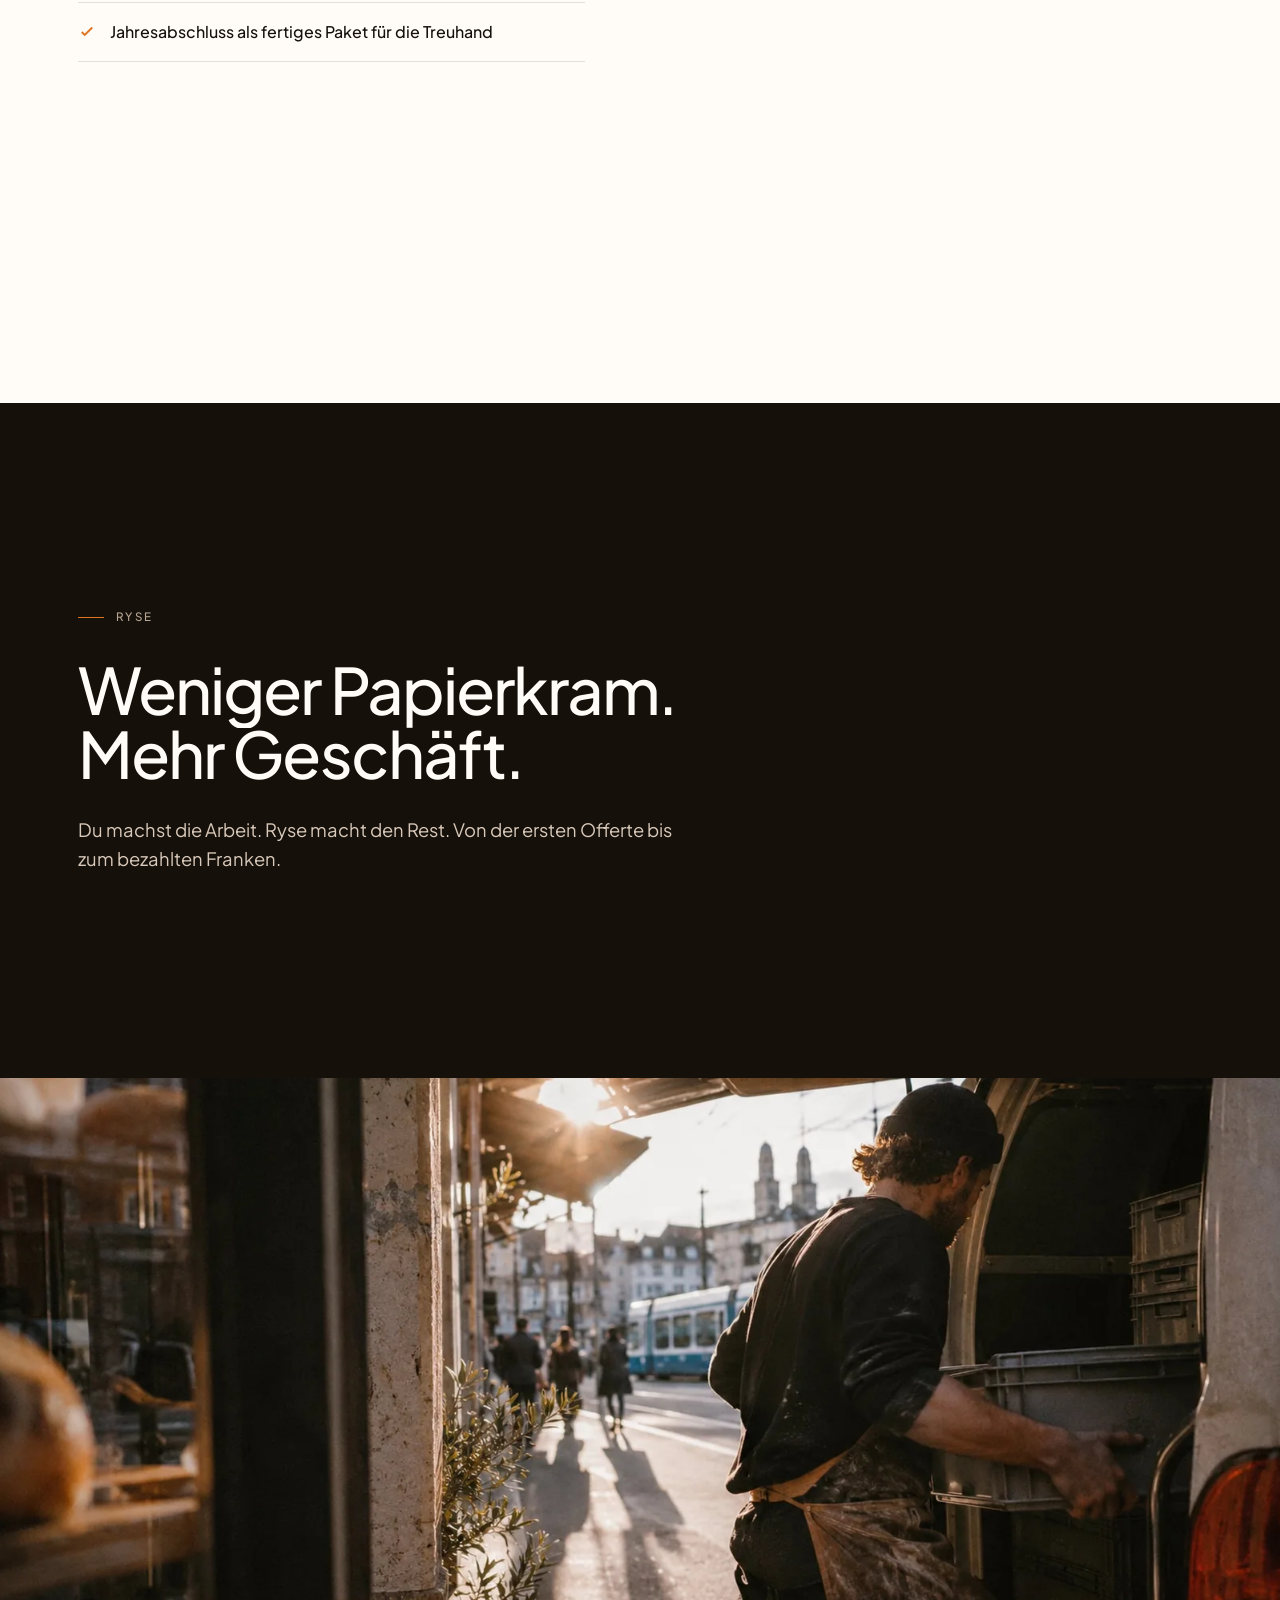
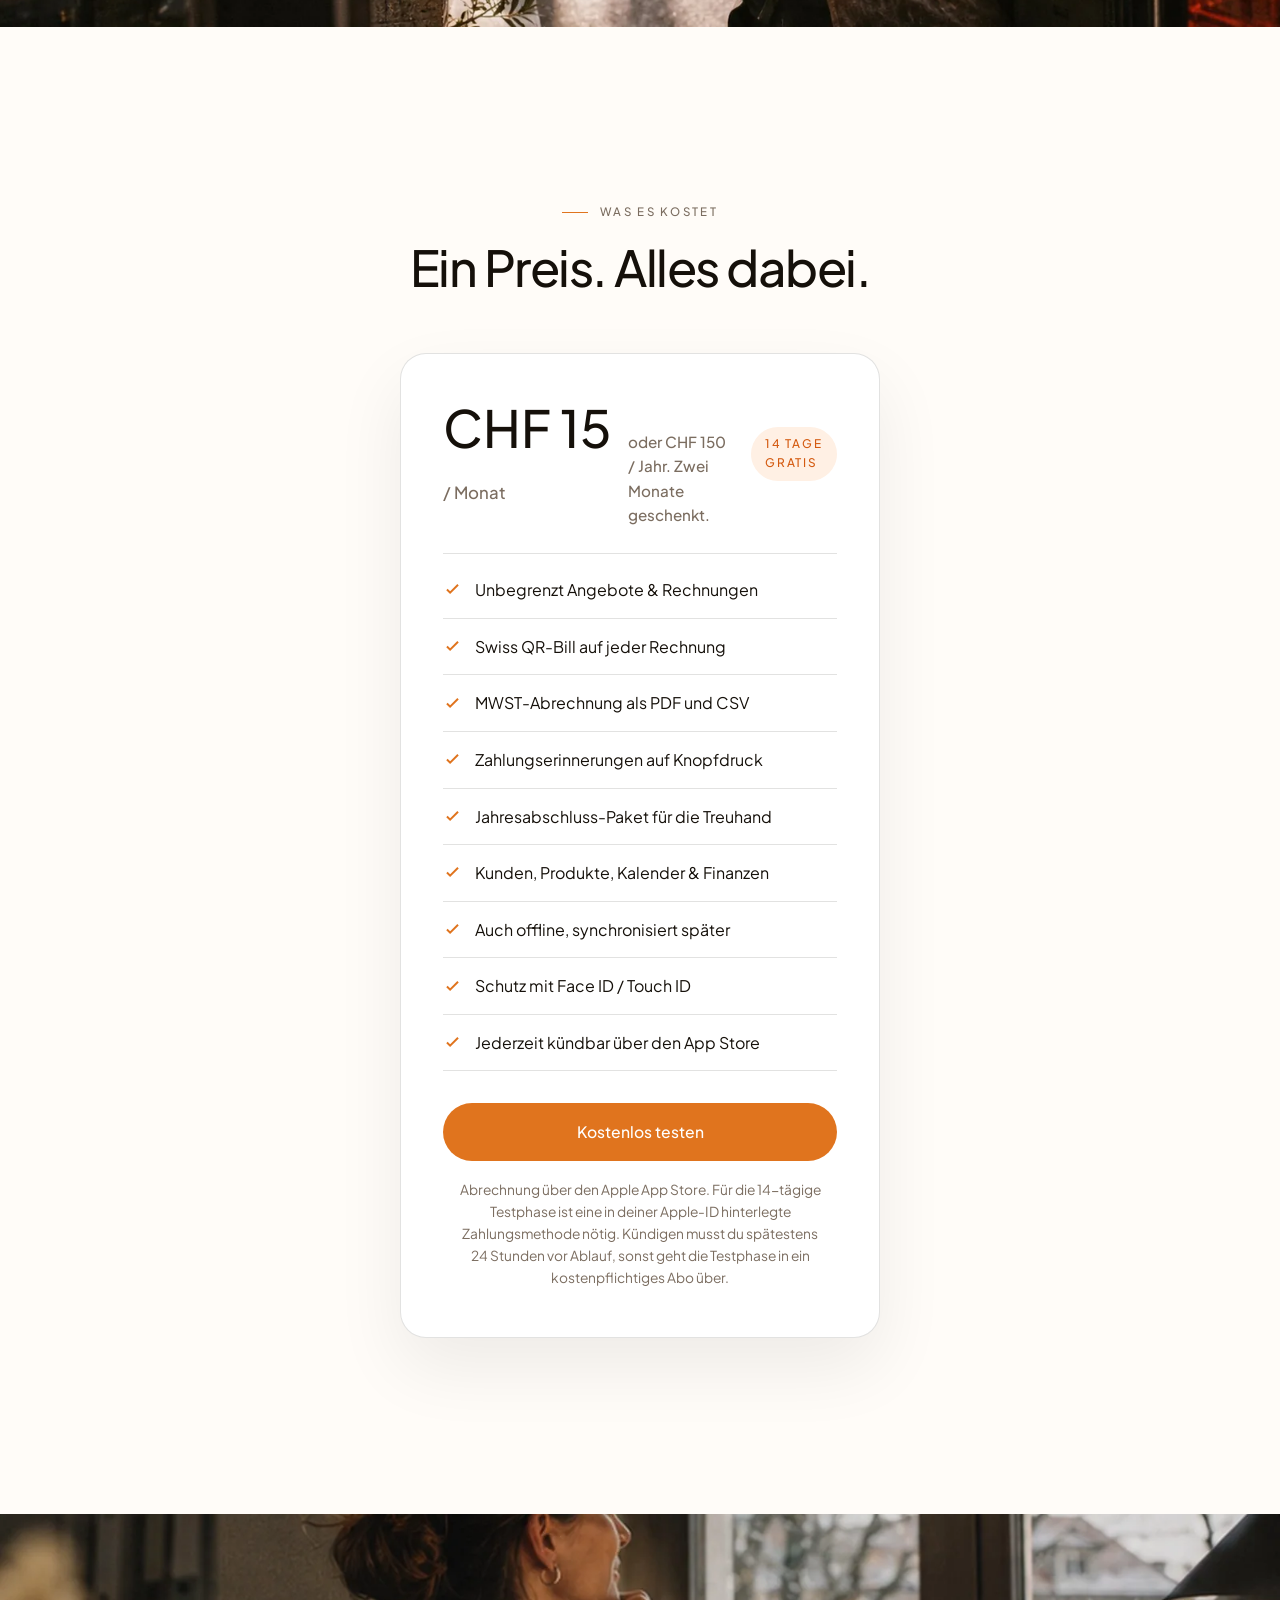
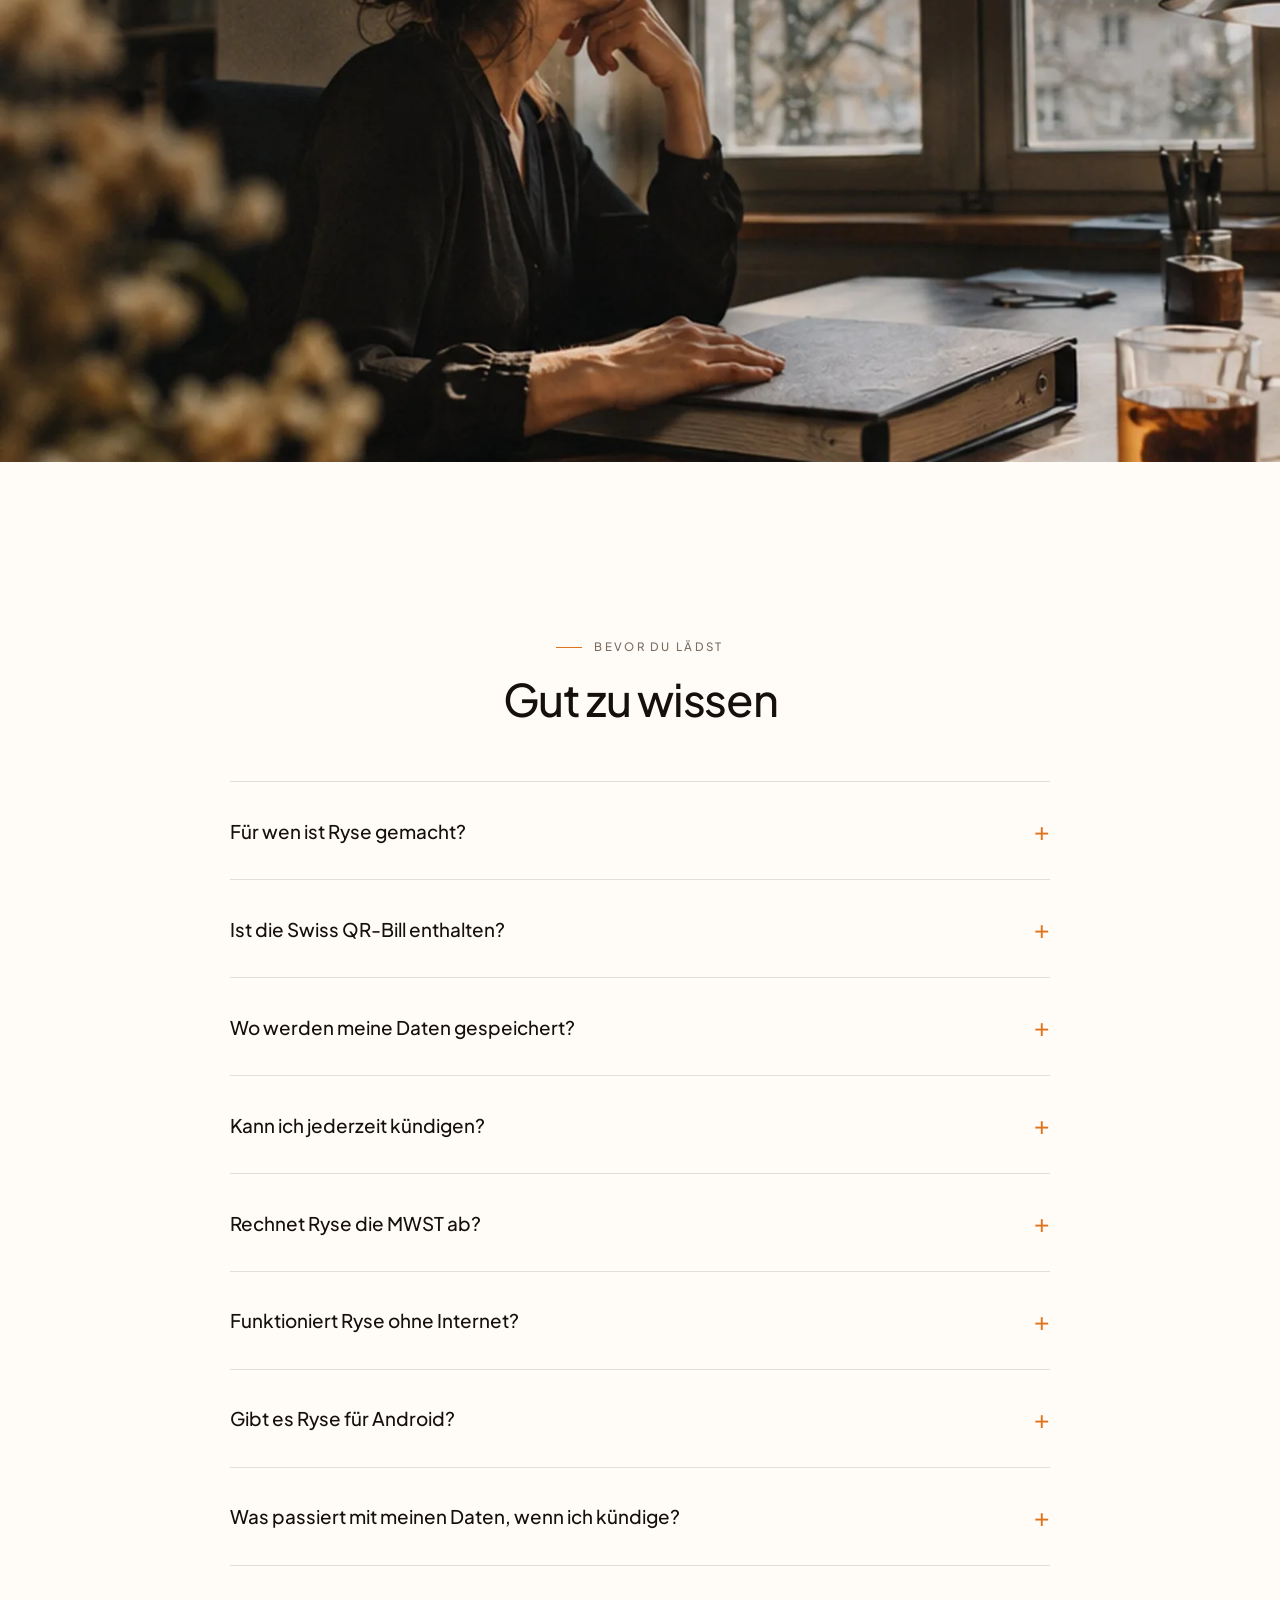
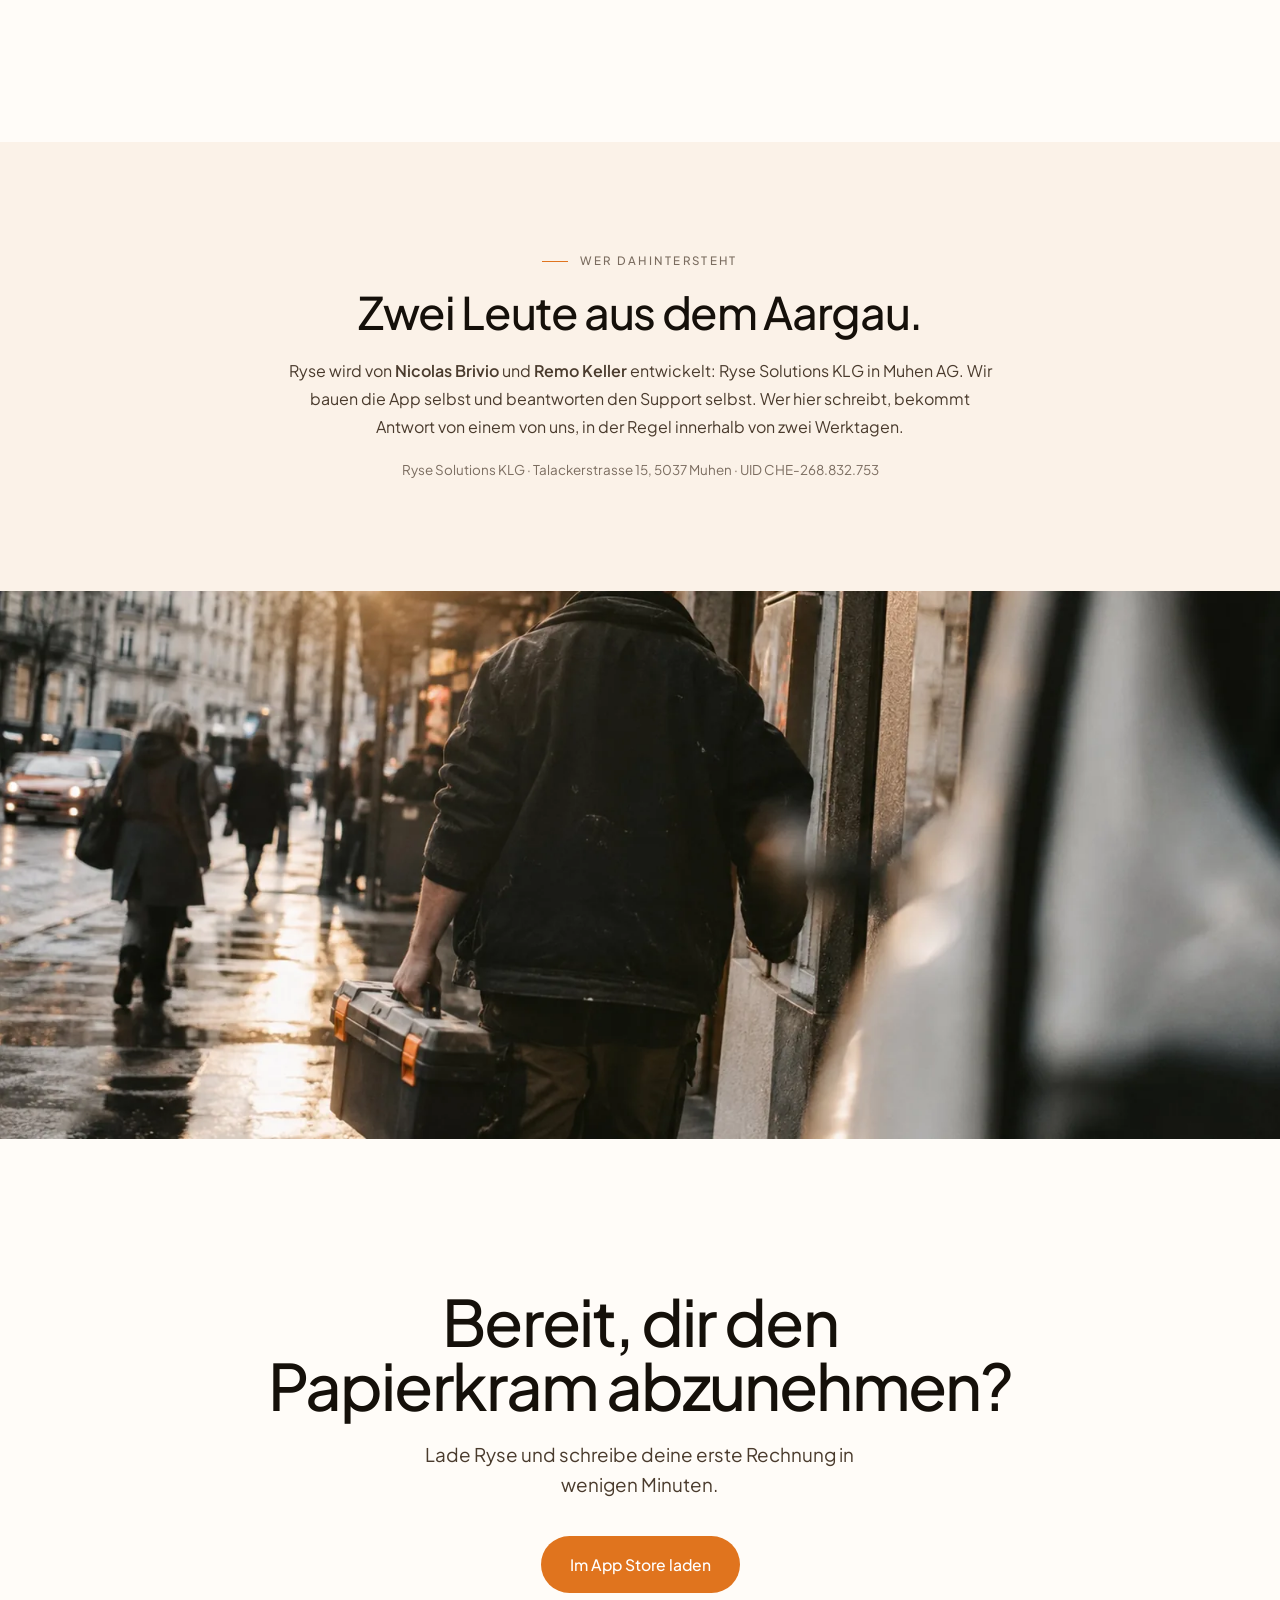
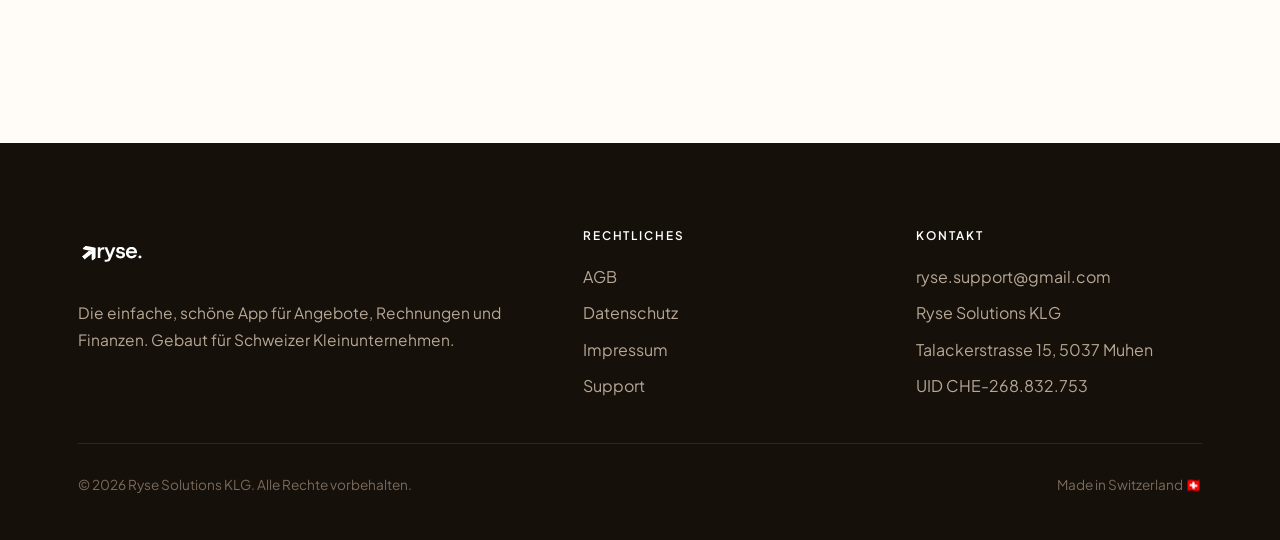
==== commit 25af1888: "Navigation und Abschnittsmarken sagen, was sie bewirken «Funktionen» wird «Was sie kann», «Preis» wi" ====
--- a/index.html
+++ b/index.html
@@ -610,8 +610,8 @@
   <div class="nav-inner">
     <a href="#top" aria-label="Ryse Startseite"><img class="logo" src="/assets/logo.svg" alt="Ryse" width="63" height="40" fetchpriority="high" decoding="async"></a>
     <nav class="top-nav" aria-label="Hauptnavigation">
-      <a href="#features">Funktionen</a>
-      <a href="#preis">Preis</a>
+      <a href="#features">Was sie kann</a>
+      <a href="#preis">Was sie kostet</a>
       <a href="#fragen">Fragen</a>
     </nav>
     <div class="top-right">
@@ -619,8 +619,8 @@
       <button class="burger" type="button" aria-expanded="false" aria-controls="menu" aria-label="Menü öffnen"><span></span></button>
     </div>
     <div class="menu" id="menu" hidden>
-      <a href="#features">Funktionen</a>
-      <a href="#preis">Preis</a>
+      <a href="#features">Was sie kann</a>
+      <a href="#preis">Was sie kostet</a>
       <a href="#fragen">Fragen</a>
       <a href="https://apps.apple.com/ch/app/ryse-f%C3%BCr-schweizer-kmu/id6760948754">Im App Store laden</a>
     </div>
@@ -644,7 +644,7 @@
       <p class="lead">Von der Offerte bis zur bezahlten Rechnung. Inklusive MWST-Abrechnung und Jahresabschluss für deine Treuhand. Ryse nimmt dir den Papierkram ab.</p>
       <div class="cta">
         <a class="btn btn-primary" href="https://apps.apple.com/ch/app/ryse-f%C3%BCr-schweizer-kmu/id6760948754">Im App Store laden</a>
-        <a class="link-arrow" href="#features">Funktionen ansehen <svg viewBox="0 0 24 24" fill="none" stroke="currentColor" stroke-width="2"><path d="M5 12h14M13 6l6 6-6 6"/></svg></a>
+        <a class="link-arrow" href="#features">Ansehen, was sie kann <svg viewBox="0 0 24 24" fill="none" stroke="currentColor" stroke-width="2"><path d="M5 12h14M13 6l6 6-6 6"/></svg></a>
       </div>
       <p class="platform-note">Für iPhone und iPad, ab iOS 17. Android: coming soon.</p>
     </div>
@@ -663,7 +663,7 @@
 <section id="features">
   <div class="wrap">
     <div class="features-head reveal">
-      <span class="label">Funktionen</span>
+      <span class="label">Der Ablauf</span>
       <h2 class="reveal-lines">Vom Angebot bis zum<br>bezahlten Franken.</h2>
     </div>
     <div class="features">
@@ -786,7 +786,7 @@
 <section class="pricing" id="preis">
   <div class="wrap">
     <div class="features-head reveal">
-      <span class="label" style="justify-content:center">Preis</span>
+      <span class="label" style="justify-content:center">Was es kostet</span>
       <h2>Ein Preis. Alles dabei.</h2>
     </div>
     <div class="price-card reveal">
@@ -818,7 +818,7 @@
 <section id="fragen">
   <div class="wrap">
     <div class="faq-head reveal">
-      <span class="label" style="justify-content:center">Häufige Fragen</span>
+      <span class="label" style="justify-content:center">Bevor du lädst</span>
       <h2 style="font-size:clamp(1.9rem,4vw,2.8rem); margin-top:20px">Gut zu wissen</h2>
     </div>
     <div class="faq">
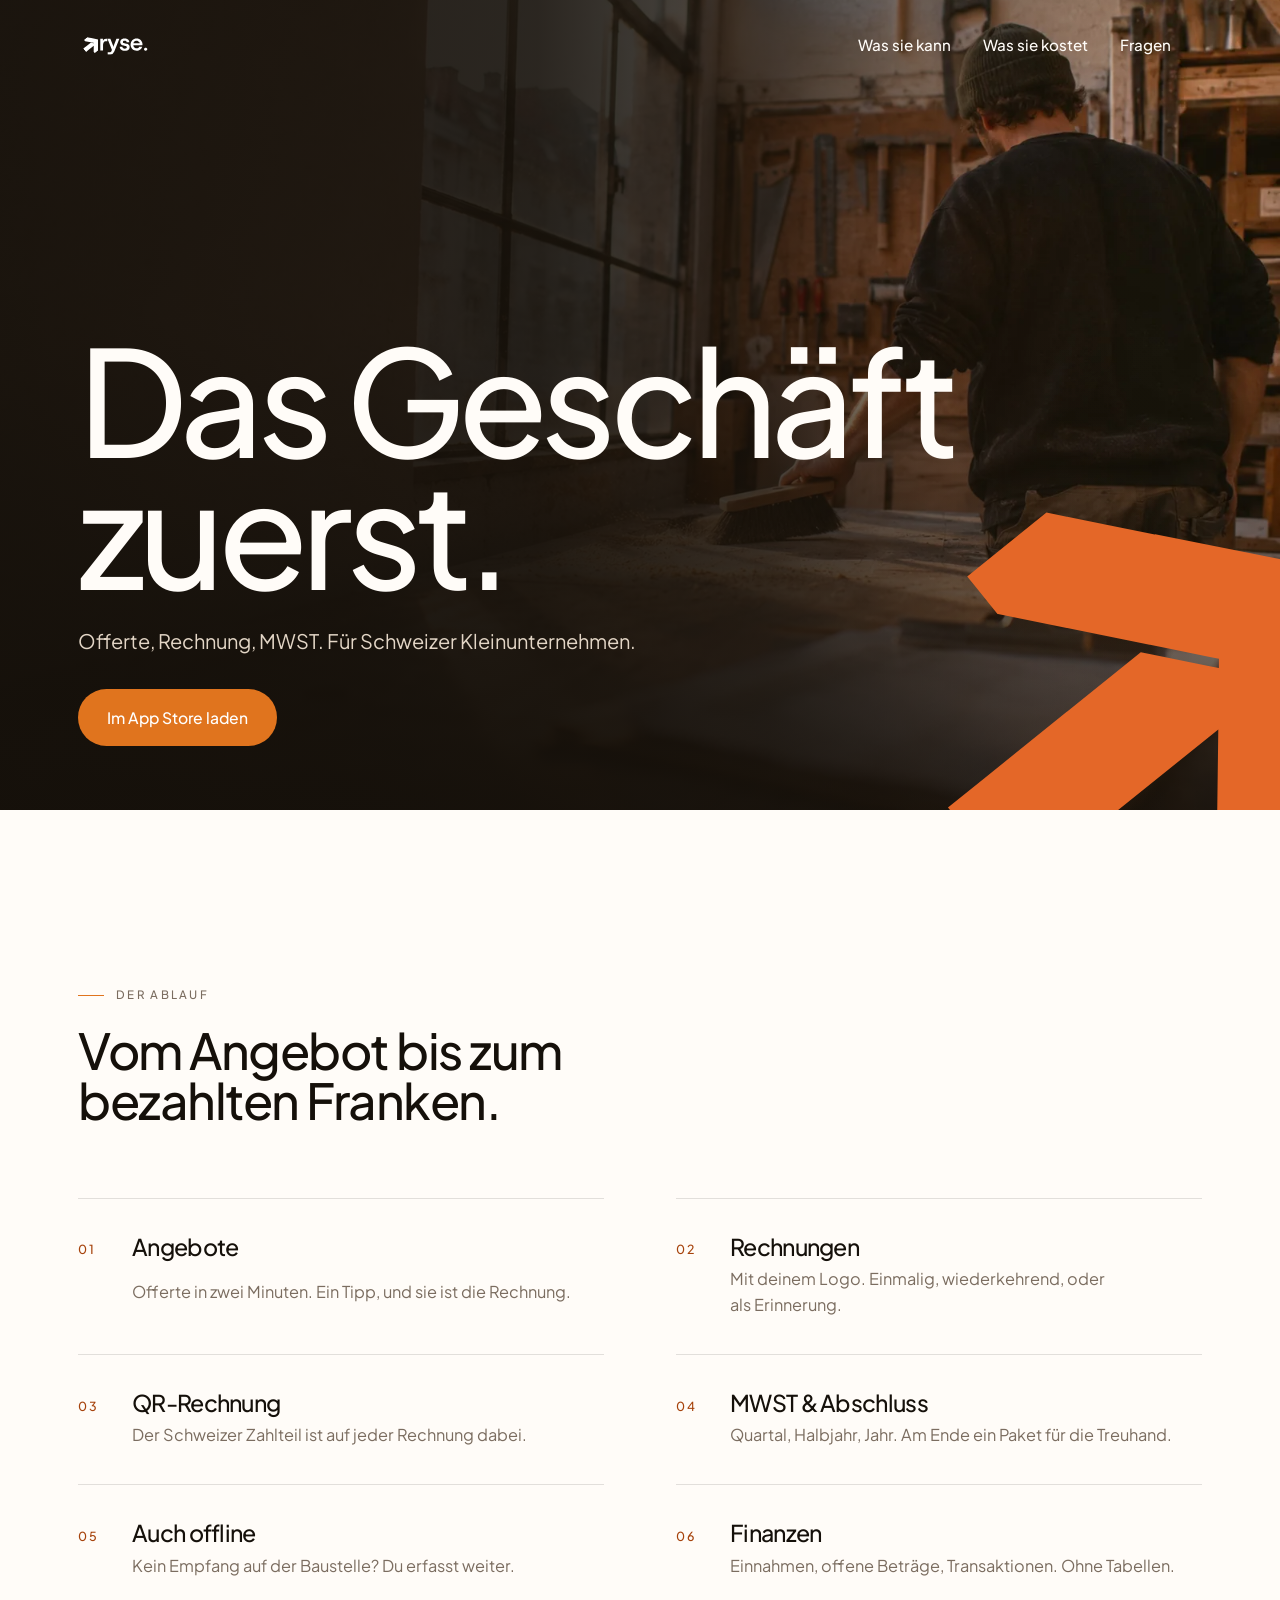
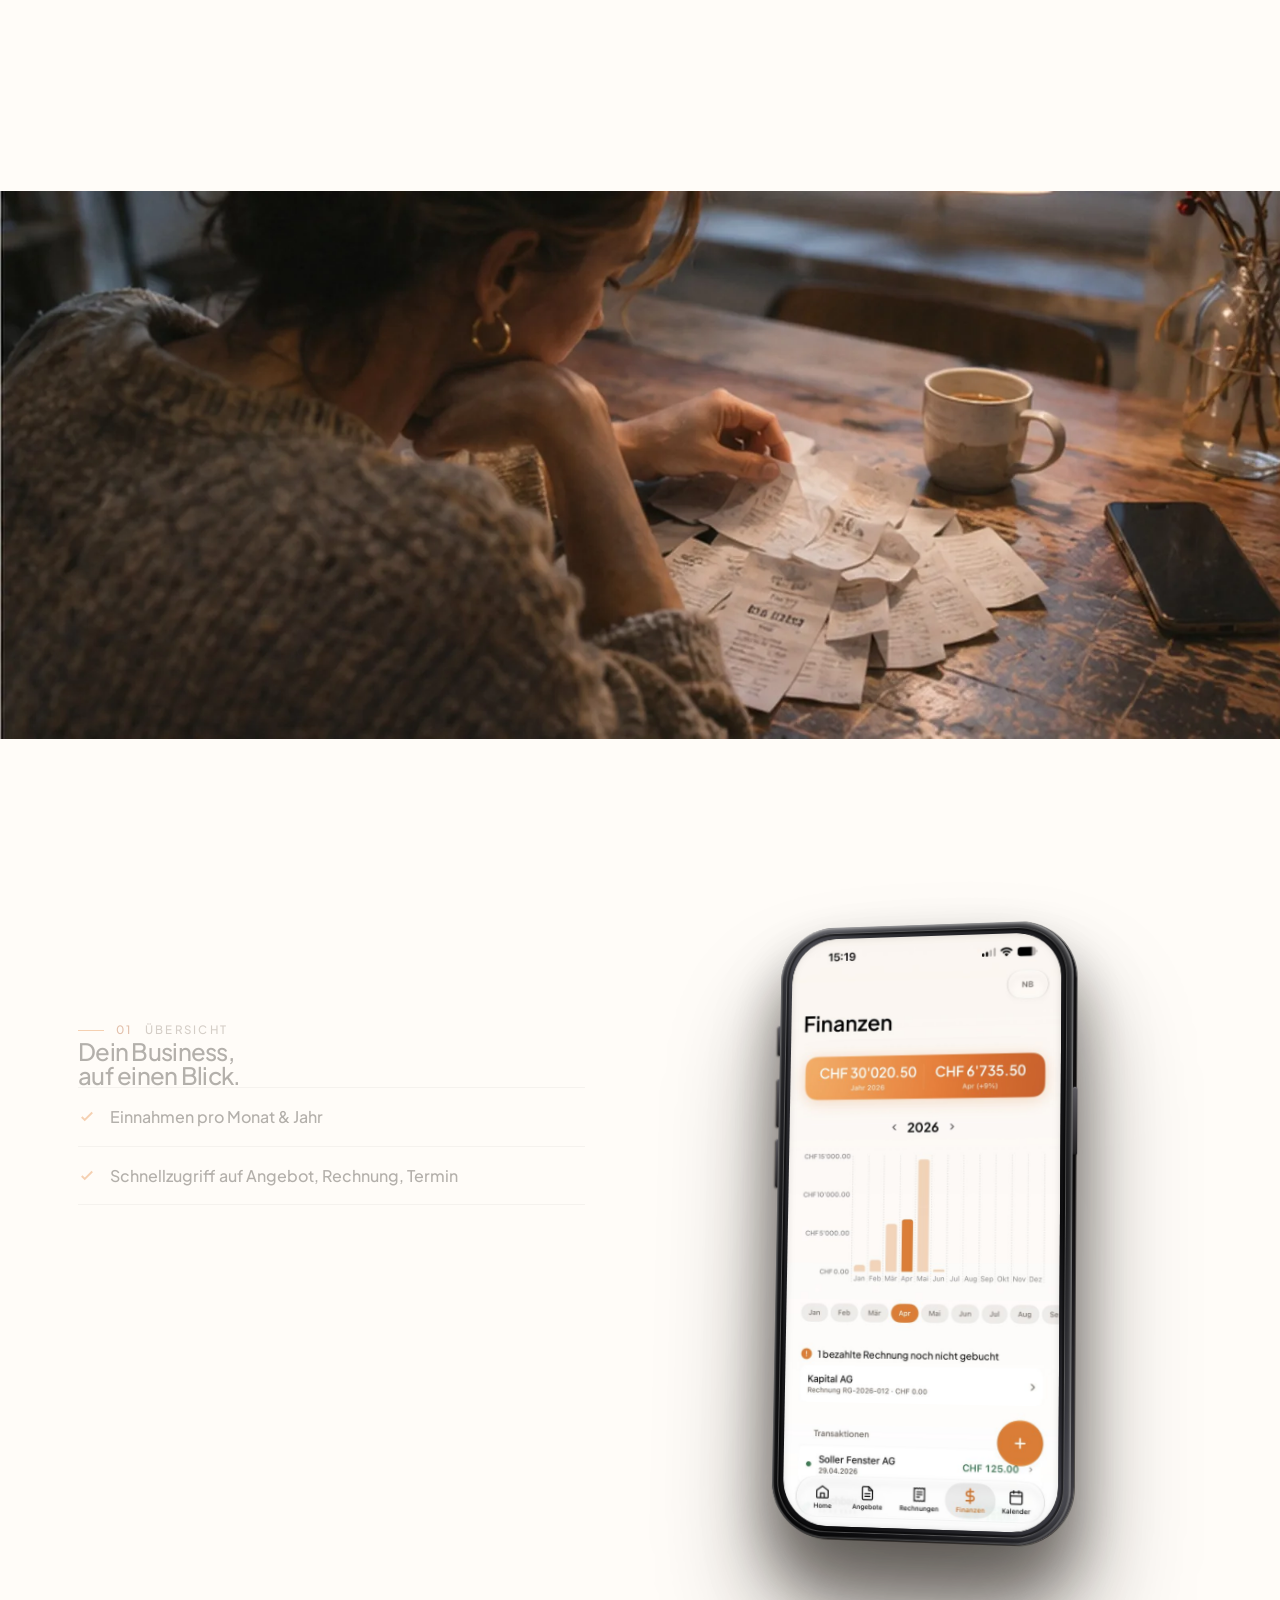
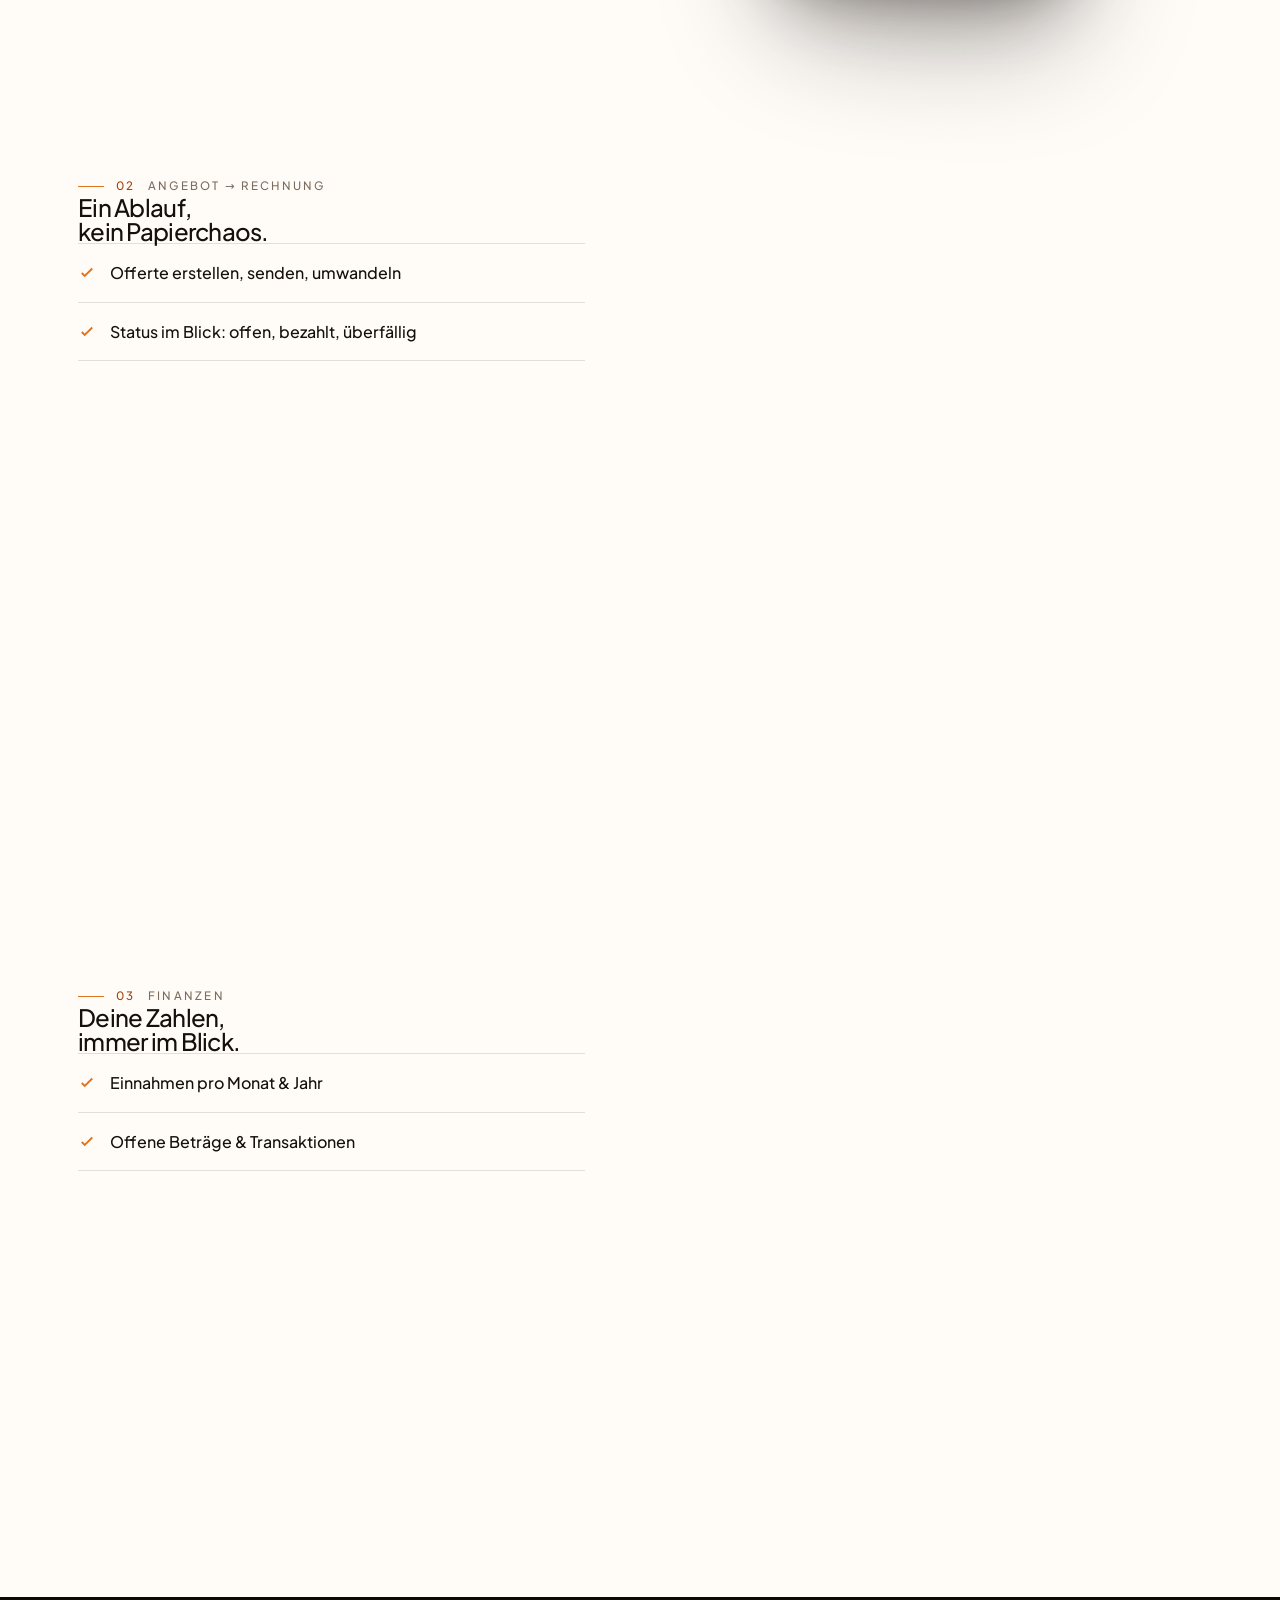
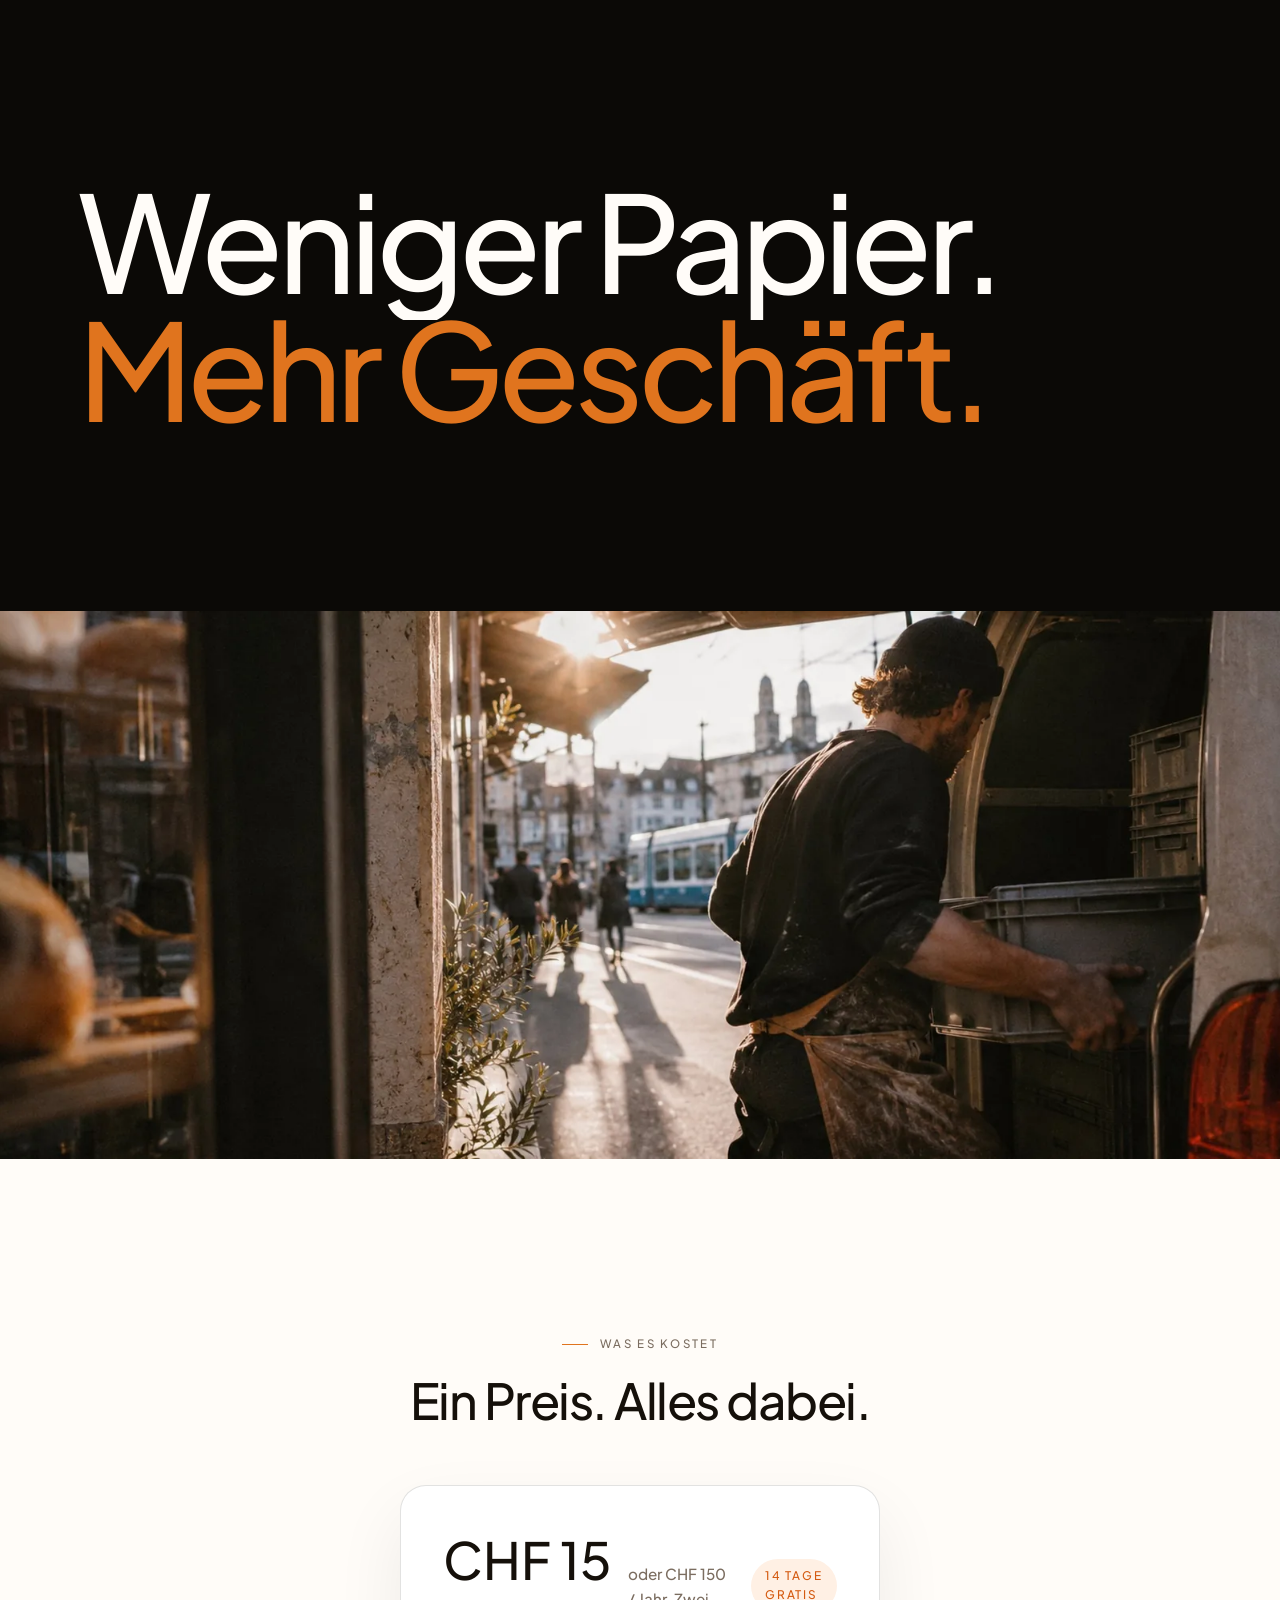
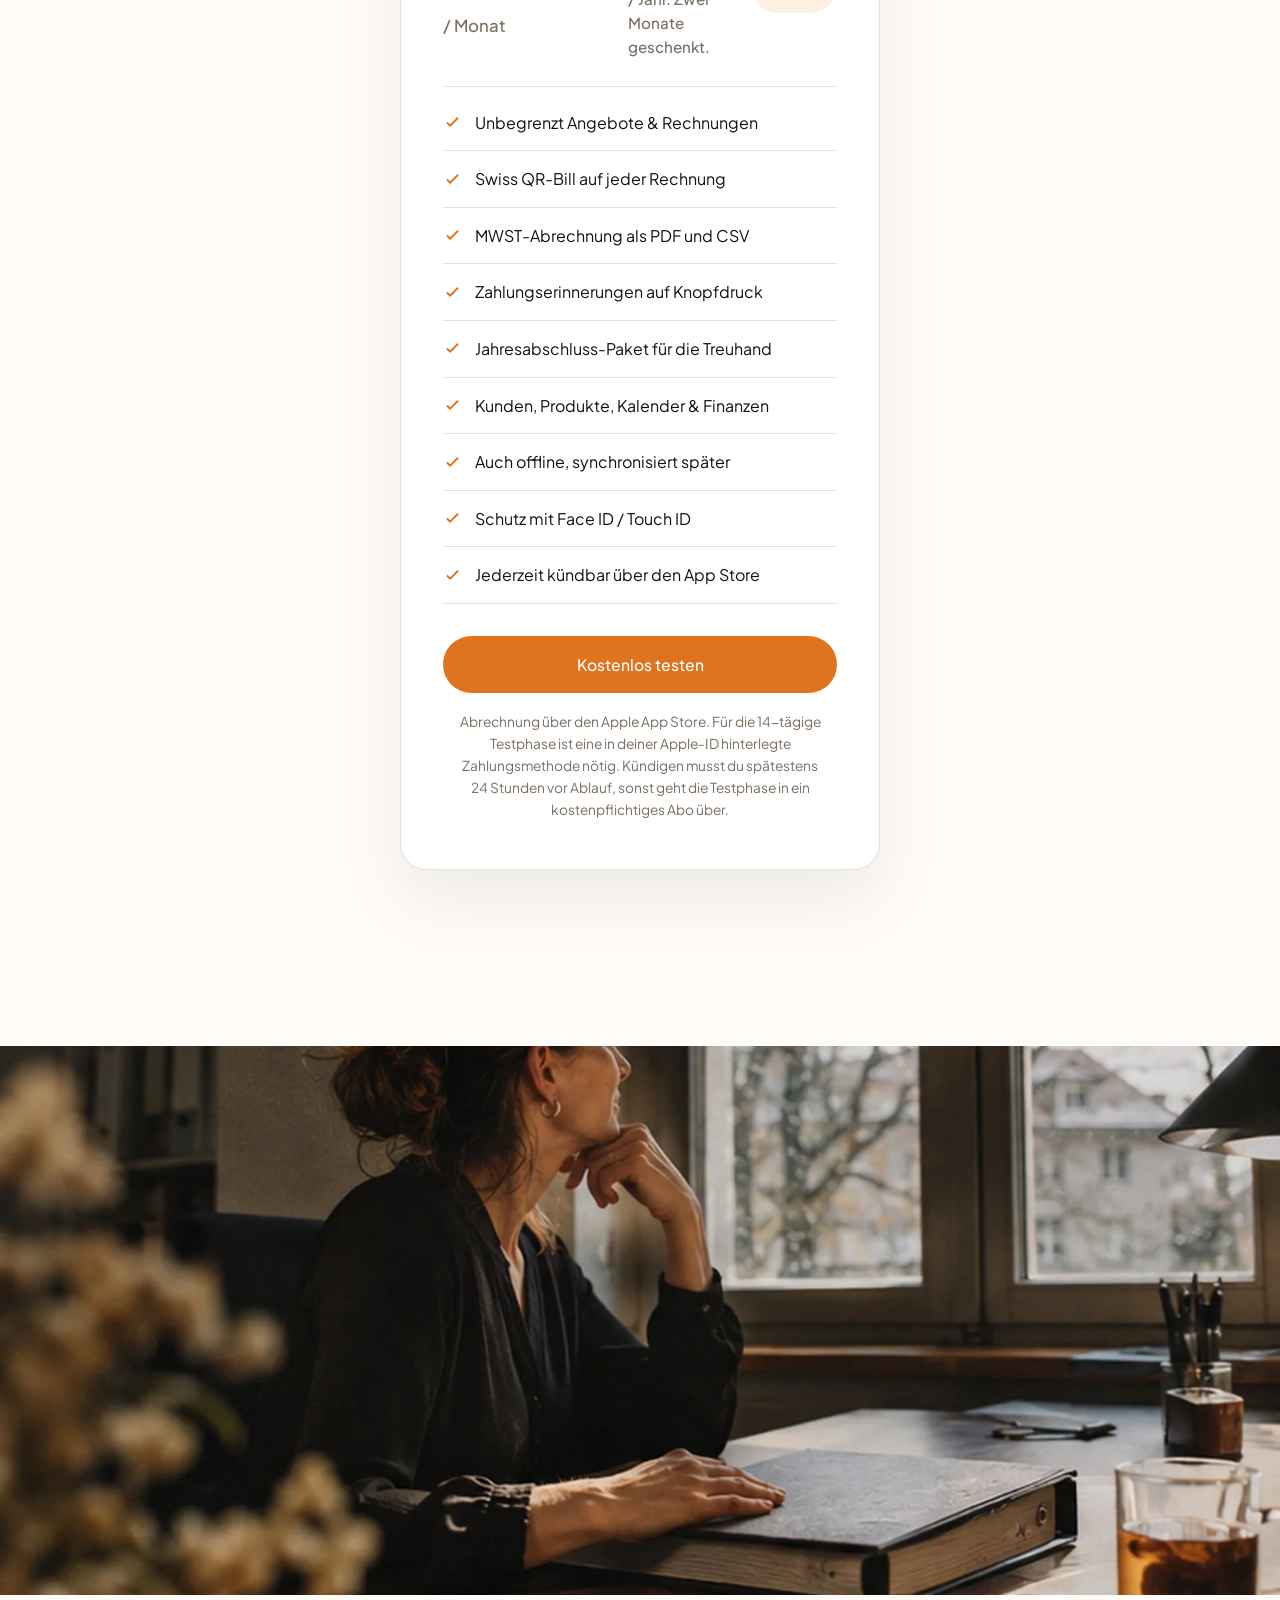
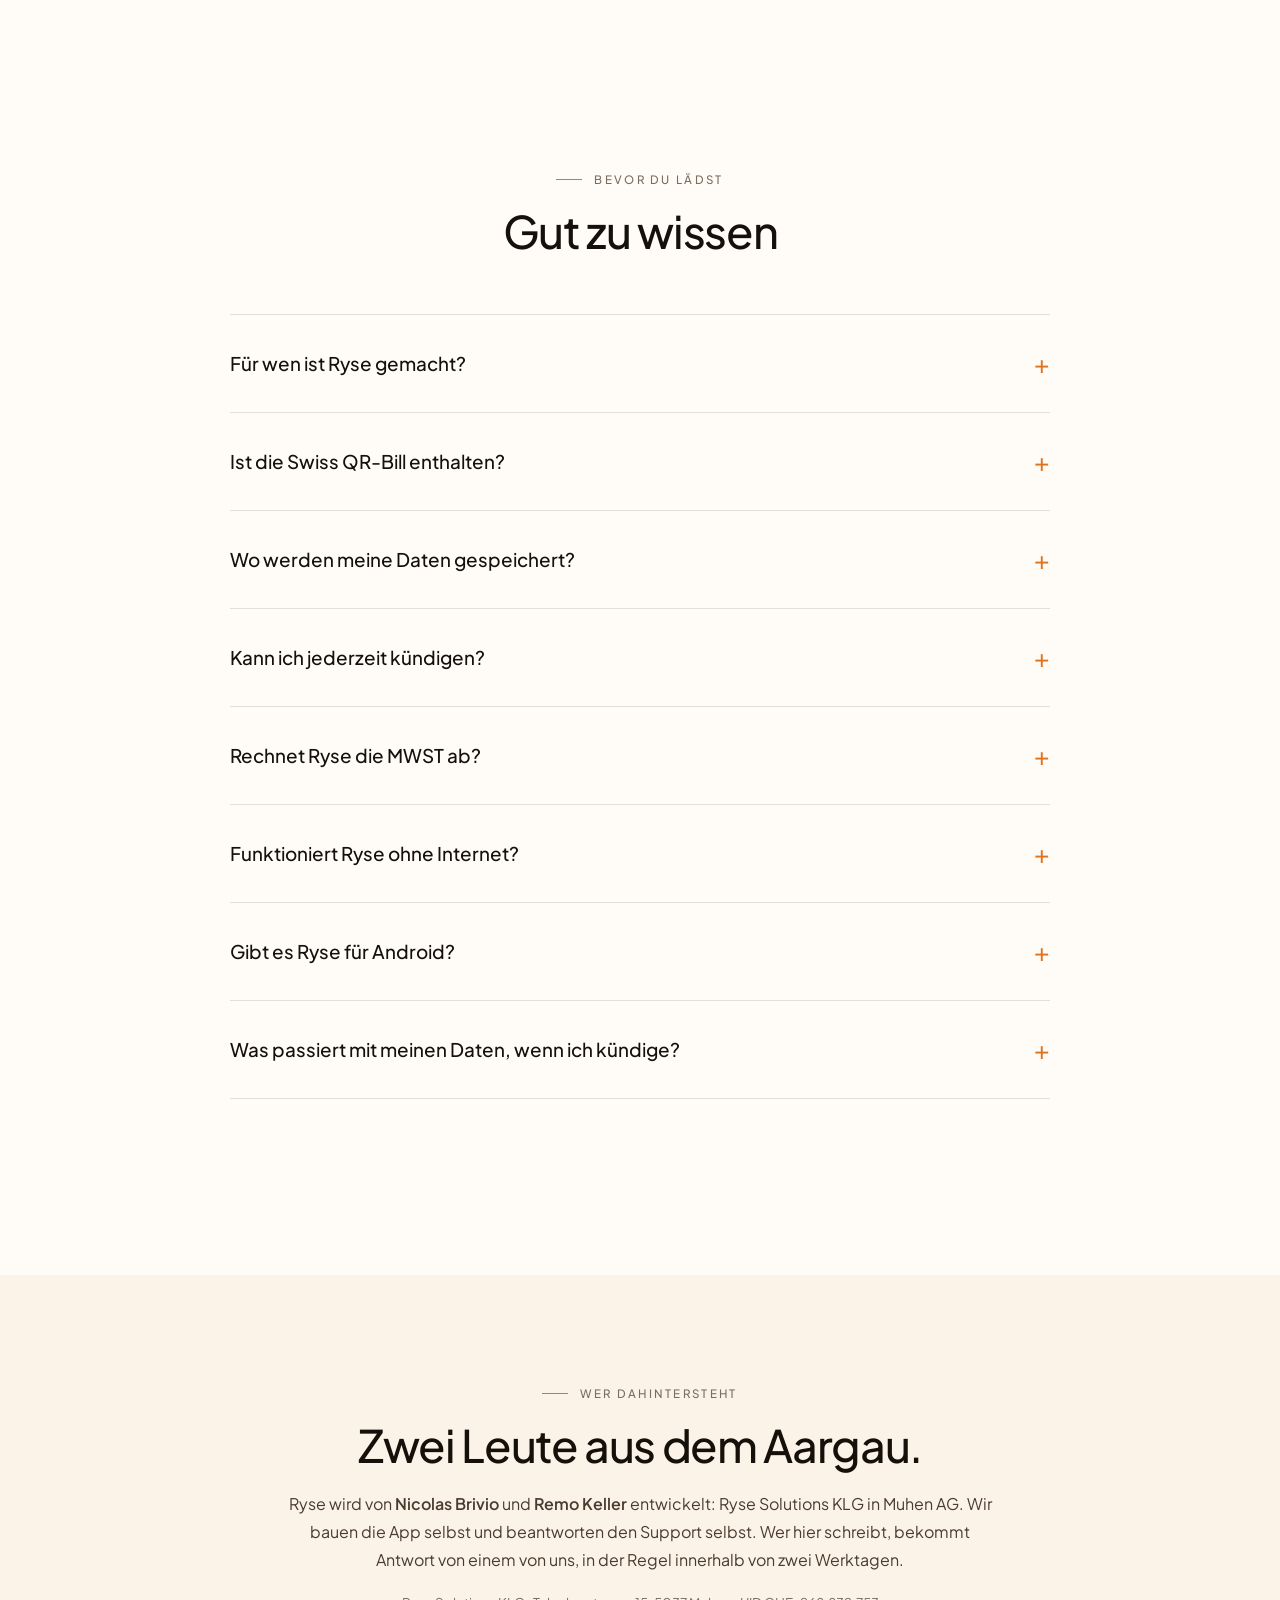
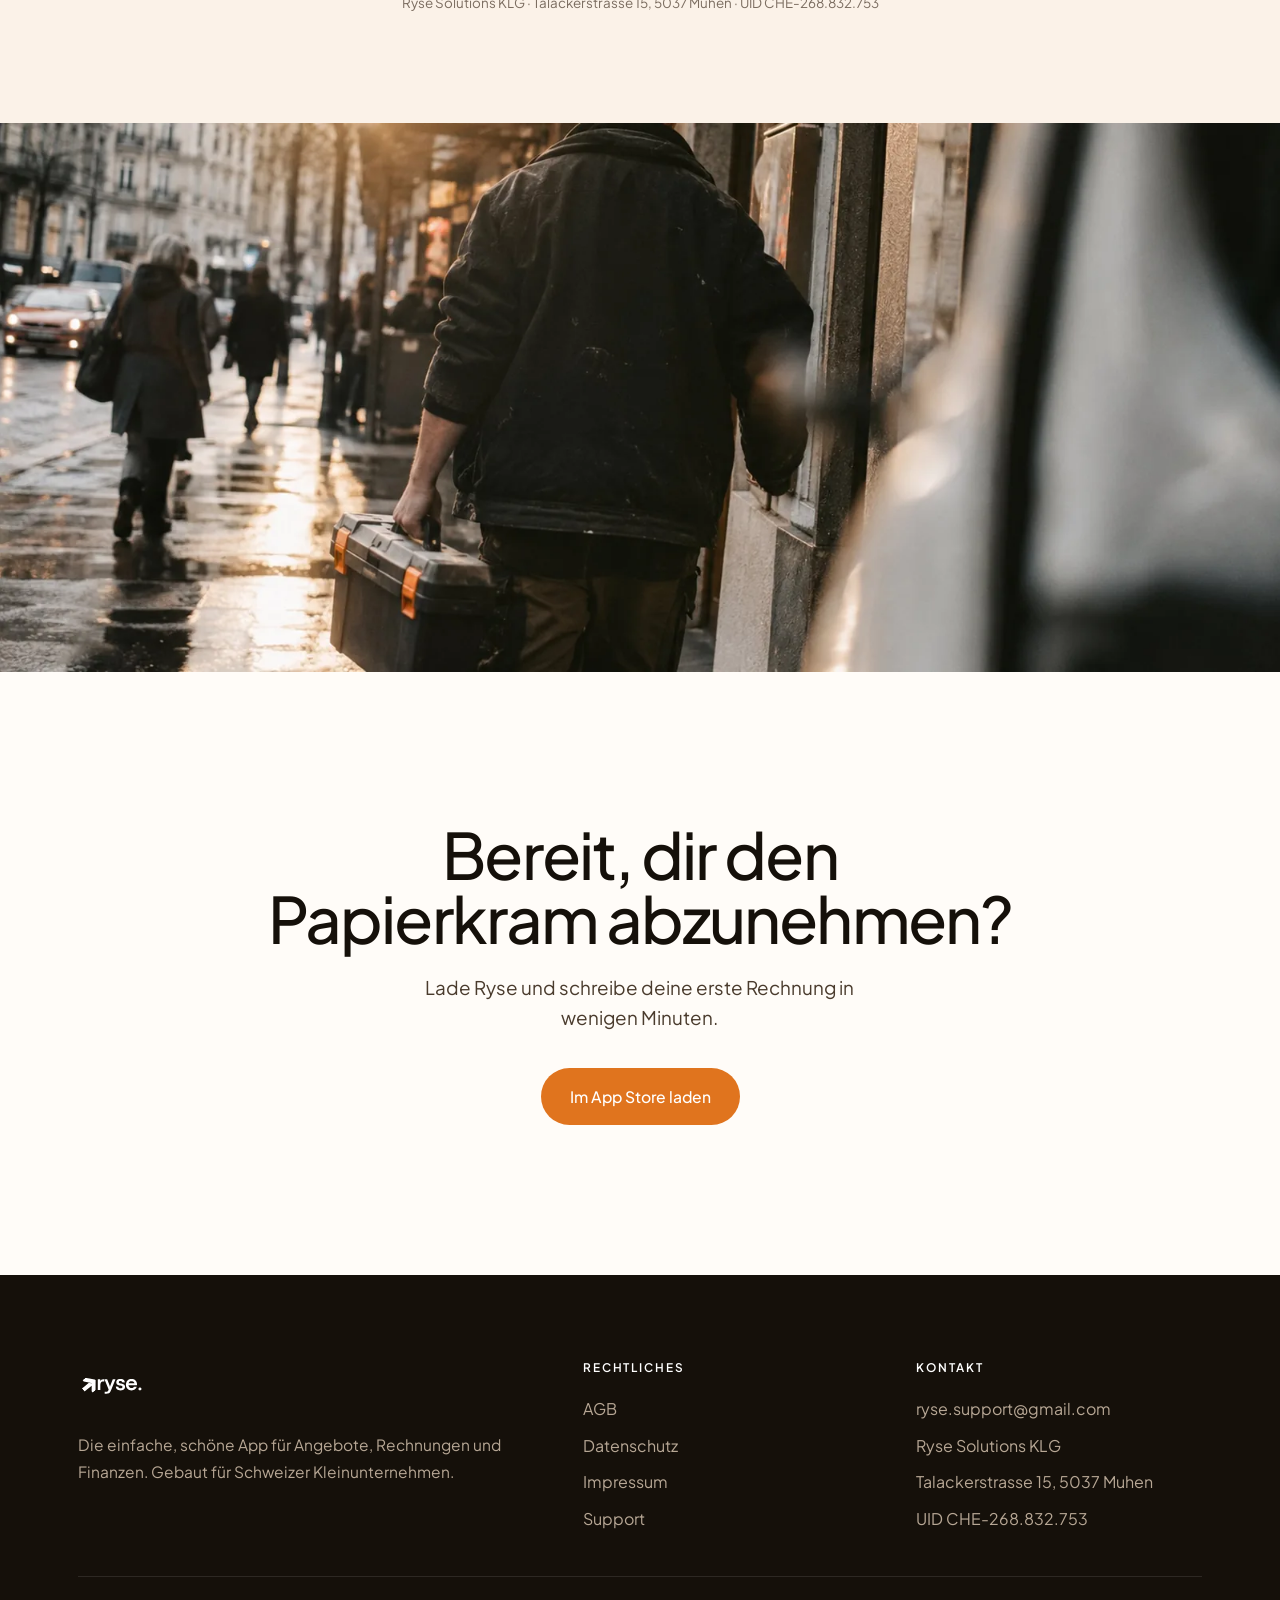
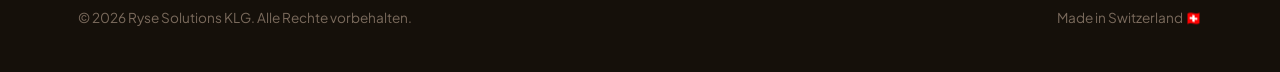
==== commit 00a9e213: "Bold-Fassung: Hero als Typografie-Fläche, Pfeil als Ebene, weniger Text h1 «Das Geschäft zuerst.» bi" ====
--- a/index.html
+++ b/index.html
@@ -378,12 +378,13 @@
 
   /* Statement band: bright iridescent moment */
   /* Atemraum: eine dunkle Flaeche, ein Satz */
-  .statement{position:relative; text-align:left; padding:clamp(112px,16vw,220px) 0; background:#15100A; color:#FFFCF8}
-  .statement h2{color:#FFFCF8; font-size:clamp(2.2rem,5vw,4.2rem); max-width:16ch; margin:0}
+  .statement{position:relative; text-align:left; padding:clamp(96px,14vw,200px) 0; background:#0B0906; color:#FFFCF8; overflow:hidden}
+  .statement h2{color:#FFFCF8; font-size:clamp(3rem,10.5vw,10.5rem); line-height:.95; letter-spacing:-.045em; max-width:none; margin:0}
+  .statement h2 .akzent{color:var(--primary)}
   .statement .label{color:#B7A795; margin-bottom:30px}
   .statement .label::before{background:var(--primary)}
   .statement p{color:#D8C9BA; max-width:34em; margin:30px 0 0; font-size:1.15rem}
-  @media (prefers-color-scheme: dark){.statement{background:#0B0806; color:#F5EDE4}.statement h2{color:#F5EDE4}}
+
 
   /* Pricing */
   .pricing{text-align:center}
@@ -463,7 +464,7 @@
     .showcase p.sub{font-size:1.02rem}
     .showcase .media{padding:14px}
     .phone-shot{width:min(244px,70%)}
-    .statement h2{font-size:2rem}
+    .statement h2{font-size:clamp(2.6rem,13vw,4rem)}
     .statement p{font-size:1.02rem}
     .price-card{padding:32px 22px}
     .price-amt{font-size:2.6rem}
@@ -476,7 +477,7 @@
   @media (max-width:380px){
     .wrap{padding:0 17px}
     .hero h1{font-size:2rem}
-    .features-head h2,.showcase h2,.statement h2,.closing h2{font-size:1.66rem}
+    .features-head h2,.showcase h2,.closing h2{font-size:1.66rem}
     .price-amt{font-size:2.3rem}
     .hero-trust{font-size:.64rem}
     .nav .btn{padding:0 13px; font-size:.8rem}
@@ -490,8 +491,10 @@
     background:linear-gradient(90deg,rgba(21,16,10,.94) 0%,rgba(21,16,10,.9) 42%,rgba(21,16,10,.72) 60%,rgba(21,16,10,.28) 78%,rgba(21,16,10,0) 92%),
     linear-gradient(0deg,rgba(21,16,10,.85) 0%,rgba(21,16,10,.3) 40%,rgba(21,16,10,0) 60%)}
   .hero-inner{position:relative; z-index:1; width:100%; justify-self:stretch}
-  .hero-full h1{color:var(--foto-ink); max-width:13ch; font-size:clamp(2.4rem,5.6vw,5.4rem)}
-  .hero-full p.lead{color:var(--foto-muted); max-width:30em}
+  .hero-full h1{color:var(--foto-ink); max-width:none; font-size:clamp(3.6rem,11.5vw,11.5rem); line-height:.9; letter-spacing:-.045em; margin:0 0 28px}
+  .hero-pfeil{position:absolute; right:-4vw; bottom:-9vw; width:clamp(200px,30vw,470px); height:auto; z-index:1; pointer-events:none; transform:translateY(40px) rotate(-4deg); opacity:0}
+  .js .hero-full:has(.reveal.in) .hero-pfeil,html:not(.js) .hero-pfeil{opacity:1; transform:none; transition:opacity 1.4s var(--ease-slow) .5s, transform 1.6s var(--ease-slow) .5s}
+  .hero-full p.lead{color:var(--foto-muted); max-width:30em; font-size:1.25rem; margin:0 0 32px}
   .hero-full .label{color:var(--foto-dim)}
   .hero-full .platform-note{color:#B7A795}
   .hero-full .link-arrow{color:var(--foto-ink); border-color:rgba(255,252,248,.3)}
@@ -501,6 +504,9 @@
   @media (max-width:880px){.hero.hero-full{min-height:min(92svh,900px); padding:calc(var(--header-h) + 40px) 0 40px}
     .hero-full .hero-copy{text-align:left}.hero-full .cta,.hero-full .hero-trust{justify-content:flex-start}
     .hero-bg{object-position:72% 50%}
+    .hero-full h1{font-size:clamp(3.2rem,16vw,5.4rem)}
+    .hero-full p.lead{max-width:22em}
+    .hero-pfeil{width:36vw; right:-8vw; bottom:-14vw}
     .hero-full::after{background:linear-gradient(0deg,rgba(21,16,10,.95) 0%,rgba(21,16,10,.9) 48%,rgba(21,16,10,.62) 70%,rgba(21,16,10,.2) 88%,rgba(21,16,10,0) 100%)}}
   /* Kopfzeile ueber dem Foto: hell, bis sie zur Pille wird */
   header.nav.ueber-foto:not(.scrolled) .top-nav a{color:#FFFCF8}
@@ -637,22 +643,14 @@
 <!-- ============ HERO ============ -->
 <section class="hero hero-full">
   <img class="hero-bg" src="/assets/foto/werkstatt-720.webp" srcset="/assets/foto/werkstatt-720.webp 720w, /assets/foto/werkstatt-1200.webp 1200w, /assets/foto/werkstatt-1600.webp 1600w" sizes="100vw" width="1600" height="1066" alt="Ein Schreiner wischt am Feierabend Sägemehl von der Werkbank, vorne liegt ein Klemmbrett, durchs Fenster fällt spätes Licht" fetchpriority="high">
+  <img class="hero-pfeil" src="/assets/pfeil.svg" alt="" width="113" height="122" aria-hidden="true">
   <div class="wrap hero-inner">
     <div class="reveal in hero-copy">
-      <span class="label">Für Schweizer Kleinunternehmen</span>
-      <h1 class="reveal-lines">Rechnungen,<br>die einfach<br>funktionieren.</h1>
-      <p class="lead">Von der Offerte bis zur bezahlten Rechnung. Inklusive MWST-Abrechnung und Jahresabschluss für deine Treuhand. Ryse nimmt dir den Papierkram ab.</p>
+      <h1 class="reveal-lines">Das Geschäft<br>zuerst.</h1>
+      <p class="lead">Offerte, Rechnung, MWST. Für Schweizer Kleinunternehmen.</p>
       <div class="cta">
         <a class="btn btn-primary" href="https://apps.apple.com/ch/app/ryse-f%C3%BCr-schweizer-kmu/id6760948754">Im App Store laden</a>
-        <a class="link-arrow" href="#features">Ansehen, was sie kann <svg viewBox="0 0 24 24" fill="none" stroke="currentColor" stroke-width="2"><path d="M5 12h14M13 6l6 6-6 6"/></svg></a>
-      </div>
-      <p class="platform-note">Für iPhone und iPad, ab iOS 17. Android: coming soon.</p>
-    </div>
-    <div class="hero-trust reveal in">
-      <span><b>Offerte bis Abschluss</b> in einer App</span>
-      <span><b>MWST &amp; Jahresabschluss</b> inklusive</span>
-      <span><b>Daten in der Schweiz</b> · Schweizer nDSG</span>
-      <span><b>14&nbsp;Tage</b> gratis</span>
+      </div>
     </div>
   </div>
 </section>
@@ -670,47 +668,32 @@
       <div class="feature reveal">
         <div class="nr">01</div>
         <h3>Angebote</h3>
-        <p>Offerte in unter zwei Minuten: Kunde wählen, Positionen aus dem Katalog, fertig. Ein Tipp macht daraus die Rechnung.</p>
+        <p>Offerte in zwei Minuten. Ein Tipp, und sie ist die Rechnung.</p>
       </div>
       <div class="feature reveal">
         <div class="nr">02</div>
         <h3>Rechnungen</h3>
-        <p>Rechnungen mit deinem Logo: einmalig, wiederkehrend, oder als Zahlungserinnerung, wenn jemand vergisst zu zahlen.</p>
+        <p>Mit deinem Logo. Einmalig, wiederkehrend, oder als Erinnerung.</p>
       </div>
       <div class="feature reveal">
         <div class="nr">03</div>
-        <h3>Swiss QR-Bill</h3>
-        <p>Der Schweizer QR-Einzahlungsschein ist auf jeder Rechnung dabei. Ohne Aufpreis.</p>
+        <h3>QR-Rechnung</h3>
+        <p>Der Schweizer Zahlteil ist auf jeder Rechnung dabei.</p>
       </div>
       <div class="feature reveal">
         <div class="nr">04</div>
-        <h3>Kundenstamm</h3>
-        <p>Alle Kunden und Kontakte an einem Ort. Sofort griffbereit.</p>
+        <h3>MWST &amp; Abschluss</h3>
+        <p>Quartal, Halbjahr, Jahr. Am Ende ein Paket für die Treuhand.</p>
       </div>
       <div class="feature reveal">
         <div class="nr">05</div>
-        <h3>Kalender</h3>
-        <p>Termine, Aufträge und Abwesenheiten im Blick: Geschäft und Alltag.</p>
+        <h3>Auch offline</h3>
+        <p>Kein Empfang auf der Baustelle? Du erfasst weiter.</p>
       </div>
       <div class="feature reveal">
         <div class="nr">06</div>
-        <h3>MWST &amp; Abschluss</h3>
-        <p>MWST-Abrechnung für Quartal, Halbjahr oder Jahr als PDF und CSV. Zum Jahresende ein fertiges Paket für die Treuhand.</p>
-      </div>
-      <div class="feature reveal">
-        <div class="nr">07</div>
-        <h3>Zahlungserinnerung</h3>
-        <p>Offene Rechnung überfällig? Eine Erinnerung als PDF, mit QR-Zahlteil, auf Knopfdruck.</p>
-      </div>
-      <div class="feature reveal">
-        <div class="nr">08</div>
-        <h3>Auch offline</h3>
-        <p>Auf der Baustelle ohne Empfang? Du erfasst weiter. Ryse synchronisiert, sobald du wieder Netz hast.</p>
-      </div>
-      <div class="feature reveal">
-        <div class="nr">09</div>
-        <h3>Finanzübersicht</h3>
-        <p>Einnahmen pro Monat und Jahr, offene Beträge, Transaktionen. Ohne Tabellen-Chaos.</p>
+        <h3>Finanzen</h3>
+        <p>Einnahmen, offene Beträge, Transaktionen. Ohne Tabellen.</p>
       </div>
     </div>
   </div>
@@ -740,7 +723,6 @@
       <div class="scrolly-step" data-screen="0">
         <div class="label"><span class="idx">01</span> Übersicht</div>
         <h2 class="reveal-lines">Dein Business,<br>auf einen Blick.</h2>
-        <p class="sub">Einnahmen, offene Beträge und anstehende Aufträge. Alles auf dem Home-Screen, sobald du die App öffnest.</p>
         <ul class="checklist">
           <li><svg viewBox="0 0 24 24" fill="none" stroke="currentColor" stroke-width="2.5"><path d="M5 12l4 4L19 6"/></svg> Einnahmen pro Monat &amp; Jahr</li>
           <li><svg viewBox="0 0 24 24" fill="none" stroke="currentColor" stroke-width="2.5"><path d="M5 12l4 4L19 6"/></svg> Schnellzugriff auf Angebot, Rechnung, Termin</li>
@@ -749,22 +731,17 @@
       <div class="scrolly-step" data-screen="1">
         <div class="label"><span class="idx">02</span> Angebot → Rechnung</div>
         <h2 class="reveal-lines">Ein Ablauf,<br>kein Papierchaos.</h2>
-        <p class="sub">Aus der Offerte wird mit einem Tipp die Rechnung. Alles bleibt verknüpft, nachvollziehbar und an einem Ort.</p>
         <ul class="checklist">
           <li><svg viewBox="0 0 24 24" fill="none" stroke="currentColor" stroke-width="2.5"><path d="M5 12l4 4L19 6"/></svg> Offerte erstellen, senden, umwandeln</li>
           <li><svg viewBox="0 0 24 24" fill="none" stroke="currentColor" stroke-width="2.5"><path d="M5 12l4 4L19 6"/></svg> Status im Blick: offen, bezahlt, überfällig</li>
-          <li><svg viewBox="0 0 24 24" fill="none" stroke="currentColor" stroke-width="2.5"><path d="M5 12l4 4L19 6"/></svg> Wiederkehrende Rechnungen automatisch</li>
         </ul>
       </div>
       <div class="scrolly-step" data-screen="2">
         <div class="label"><span class="idx">03</span> Finanzen</div>
         <h2 class="reveal-lines">Deine Zahlen,<br>immer im Blick.</h2>
-        <p class="sub">Einnahmen pro Monat und Jahr, offene Beträge und Transaktionen. Plus die MWST-Abrechnung, wenn das Quartal fällig ist.</p>
         <ul class="checklist">
           <li><svg viewBox="0 0 24 24" fill="none" stroke="currentColor" stroke-width="2.5"><path d="M5 12l4 4L19 6"/></svg> Einnahmen pro Monat &amp; Jahr</li>
           <li><svg viewBox="0 0 24 24" fill="none" stroke="currentColor" stroke-width="2.5"><path d="M5 12l4 4L19 6"/></svg> Offene Beträge &amp; Transaktionen</li>
-          <li><svg viewBox="0 0 24 24" fill="none" stroke="currentColor" stroke-width="2.5"><path d="M5 12l4 4L19 6"/></svg> MWST-Abrechnung pro Quartal, Halbjahr oder Jahr</li>
-          <li><svg viewBox="0 0 24 24" fill="none" stroke="currentColor" stroke-width="2.5"><path d="M5 12l4 4L19 6"/></svg> Jahresabschluss als fertiges Paket für die Treuhand</li>
         </ul>
       </div>
     </div>
@@ -774,9 +751,7 @@
 <!-- ============ STATEMENT ============ -->
 <section class="statement">
   <div class="wrap reveal">
-    <span class="label">Ryse</span>
-    <h2 class="reveal-lines">Weniger Papierkram.<br>Mehr Geschäft.</h2>
-    <p>Du machst die Arbeit. Ryse macht den Rest. Von der ersten Offerte bis zum bezahlten Franken.</p>
+    <h2 class="reveal-lines">Weniger Papier.<br><span class="akzent">Mehr Geschäft.</span></h2>
   </div>
 </section>
 
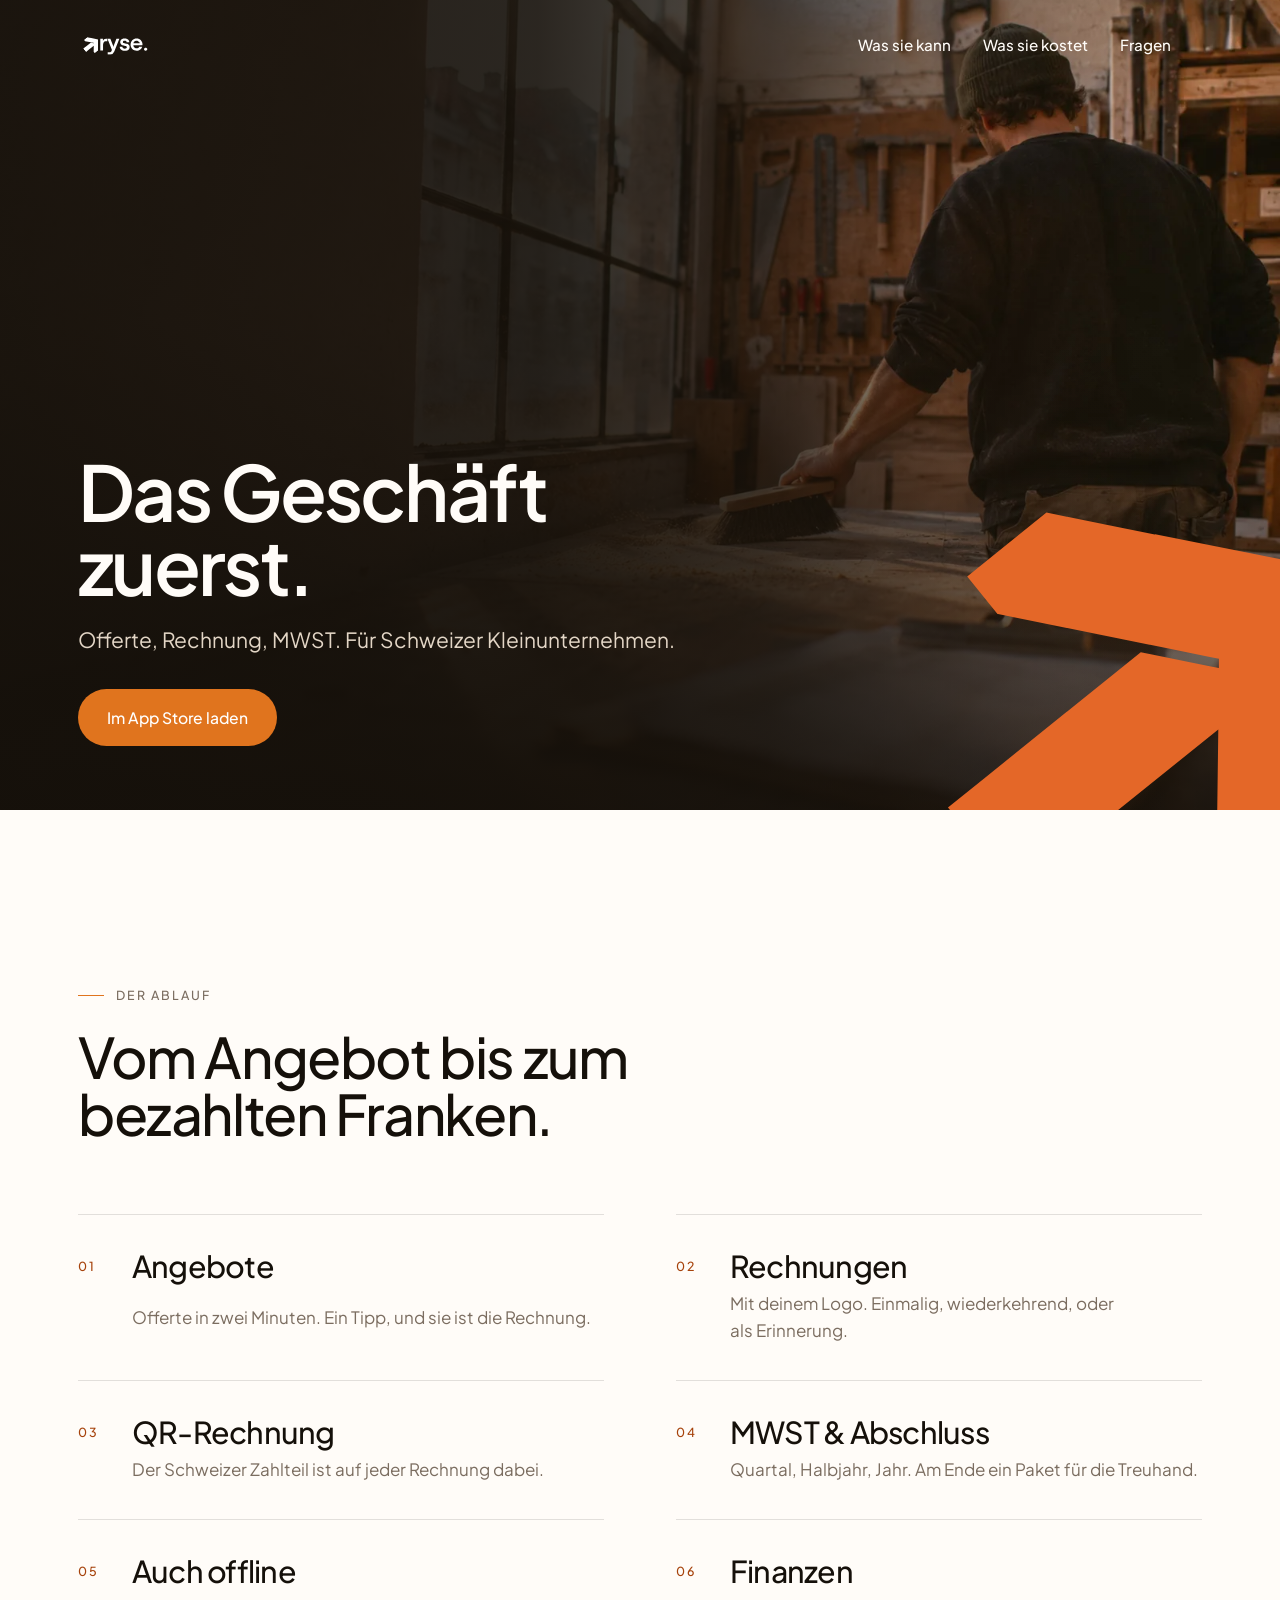
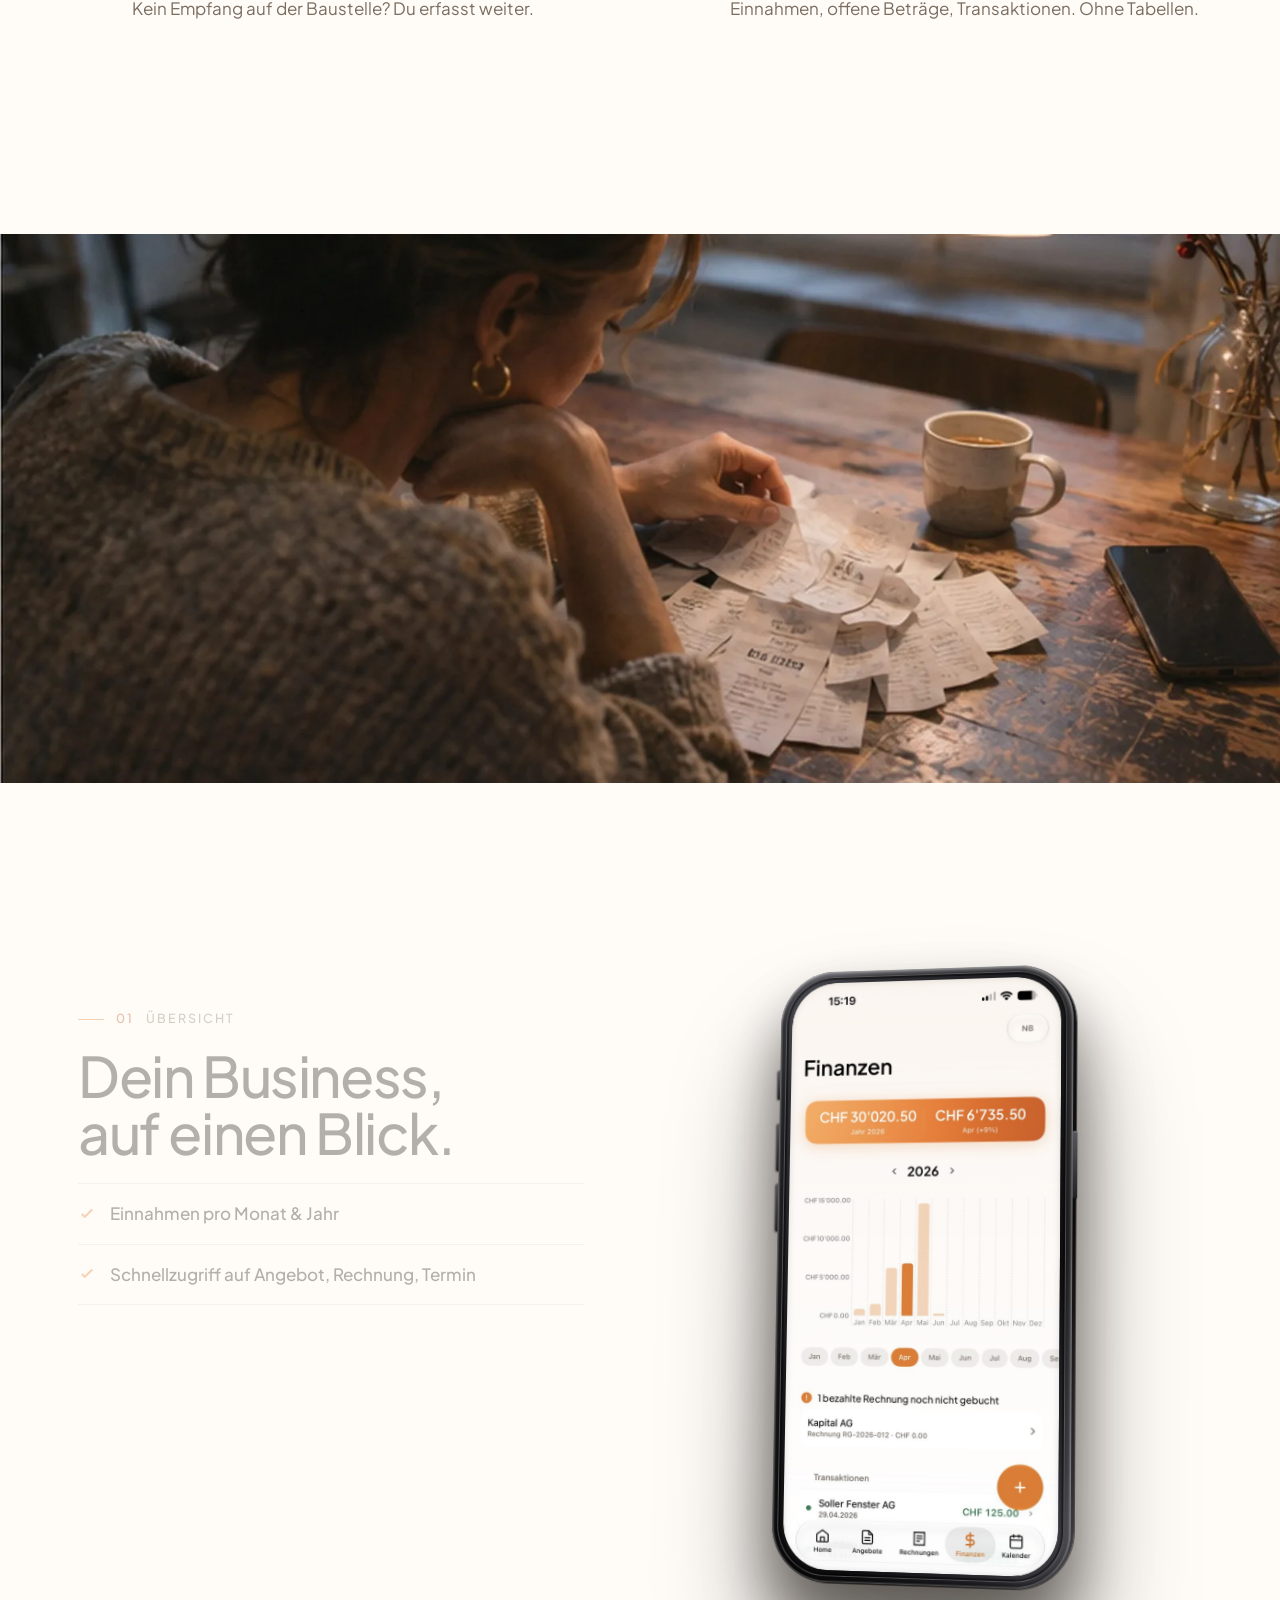
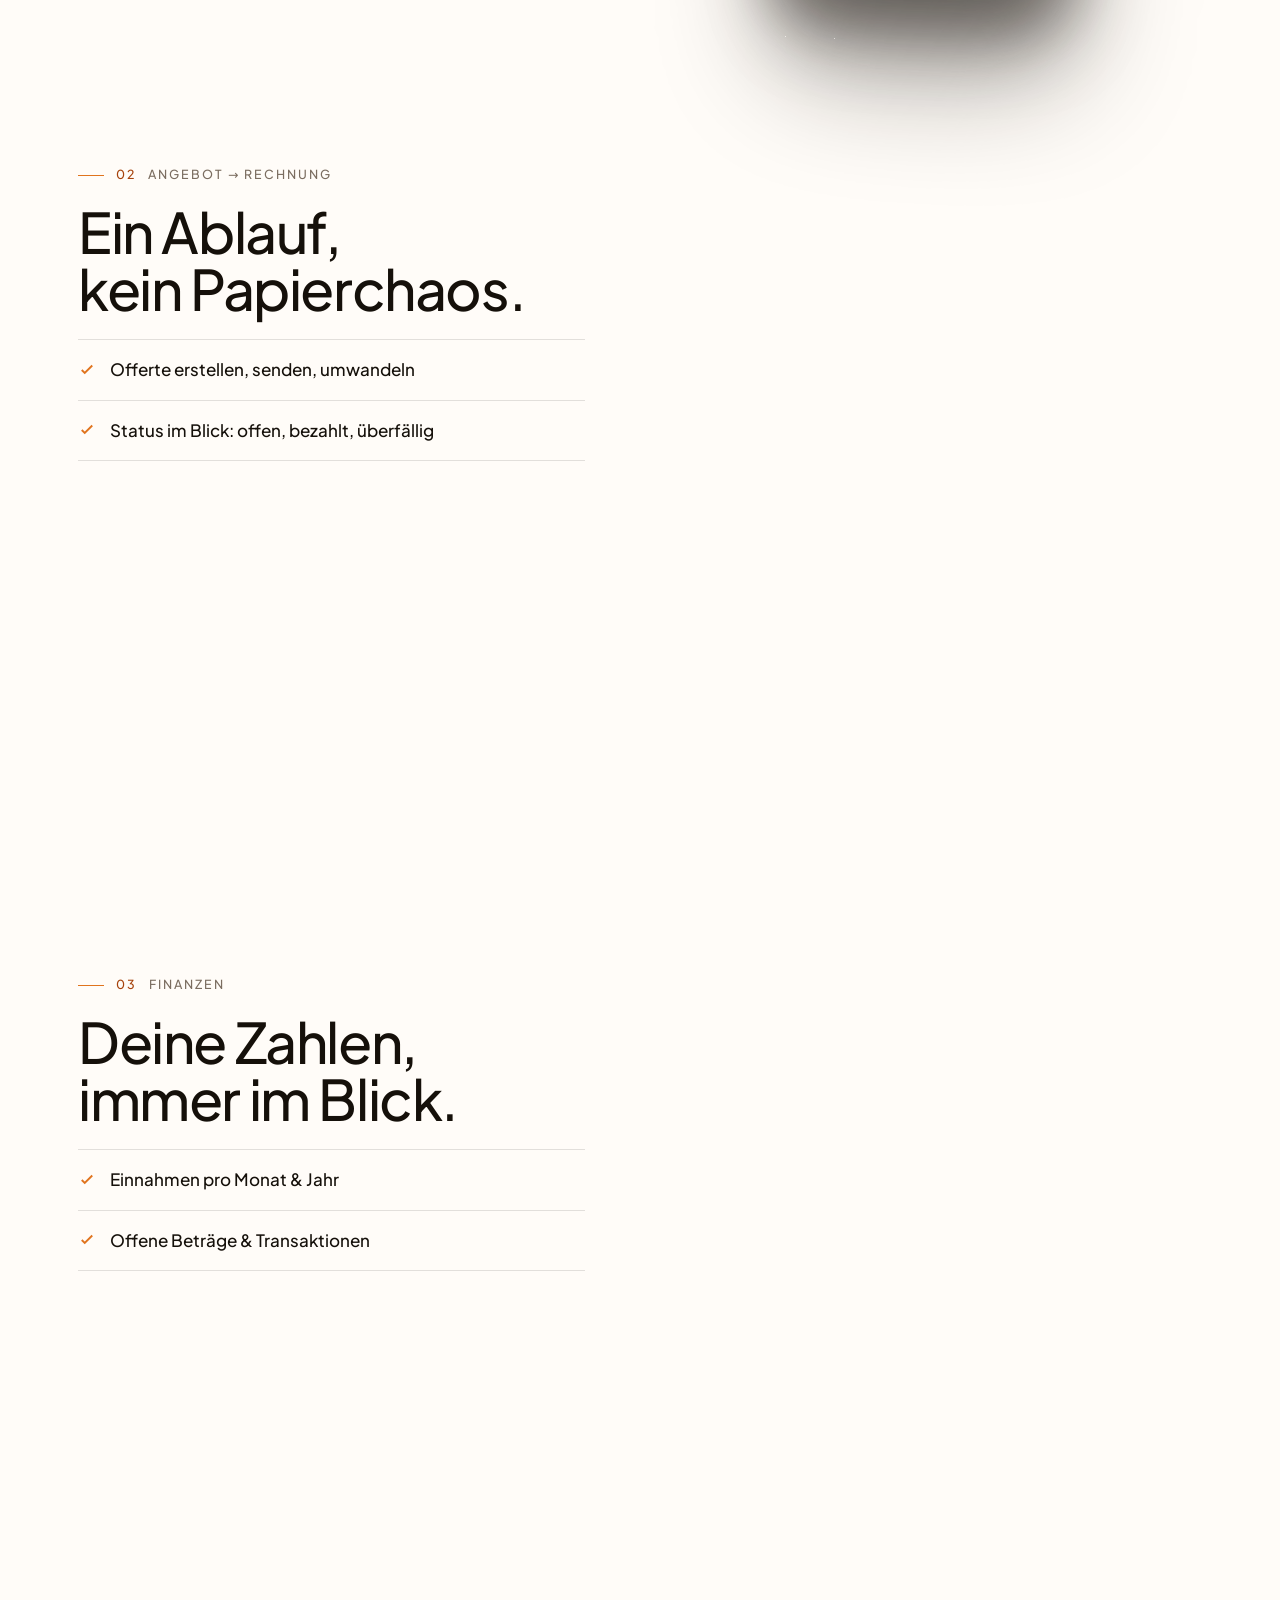
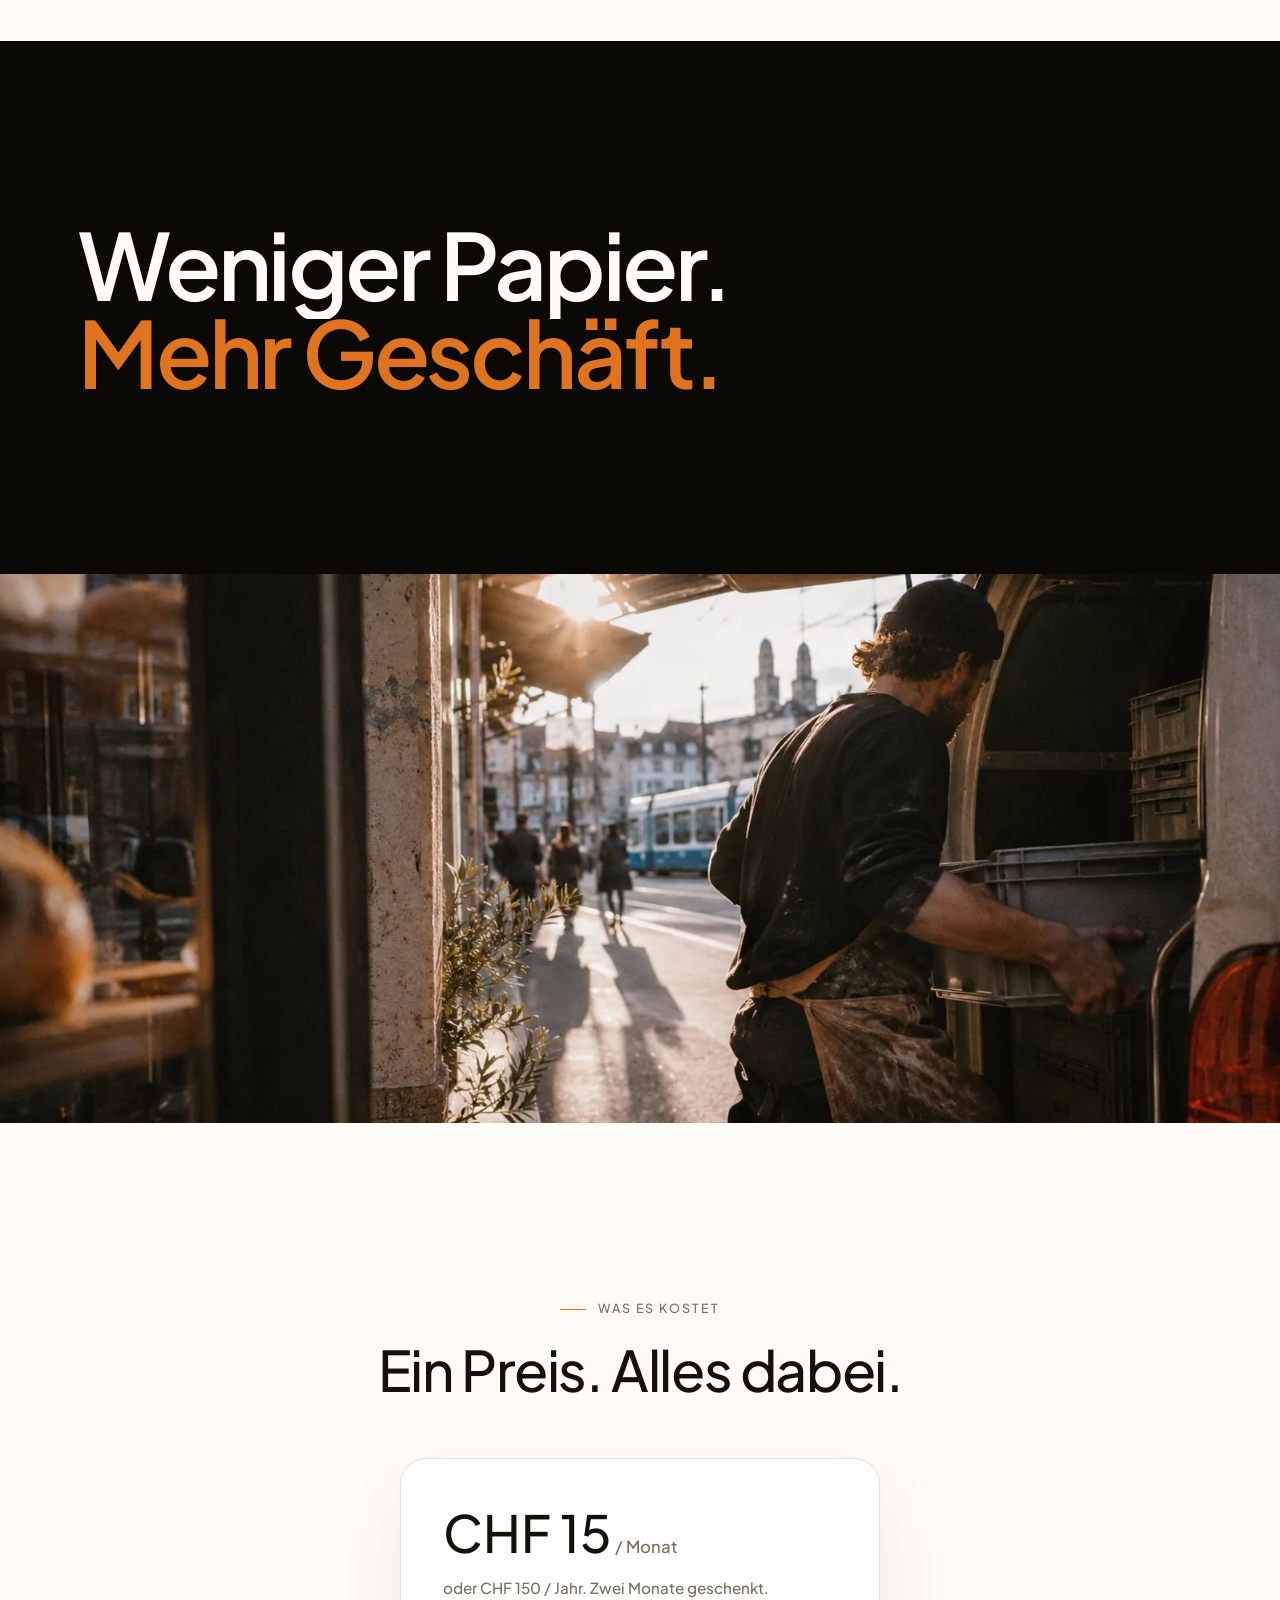
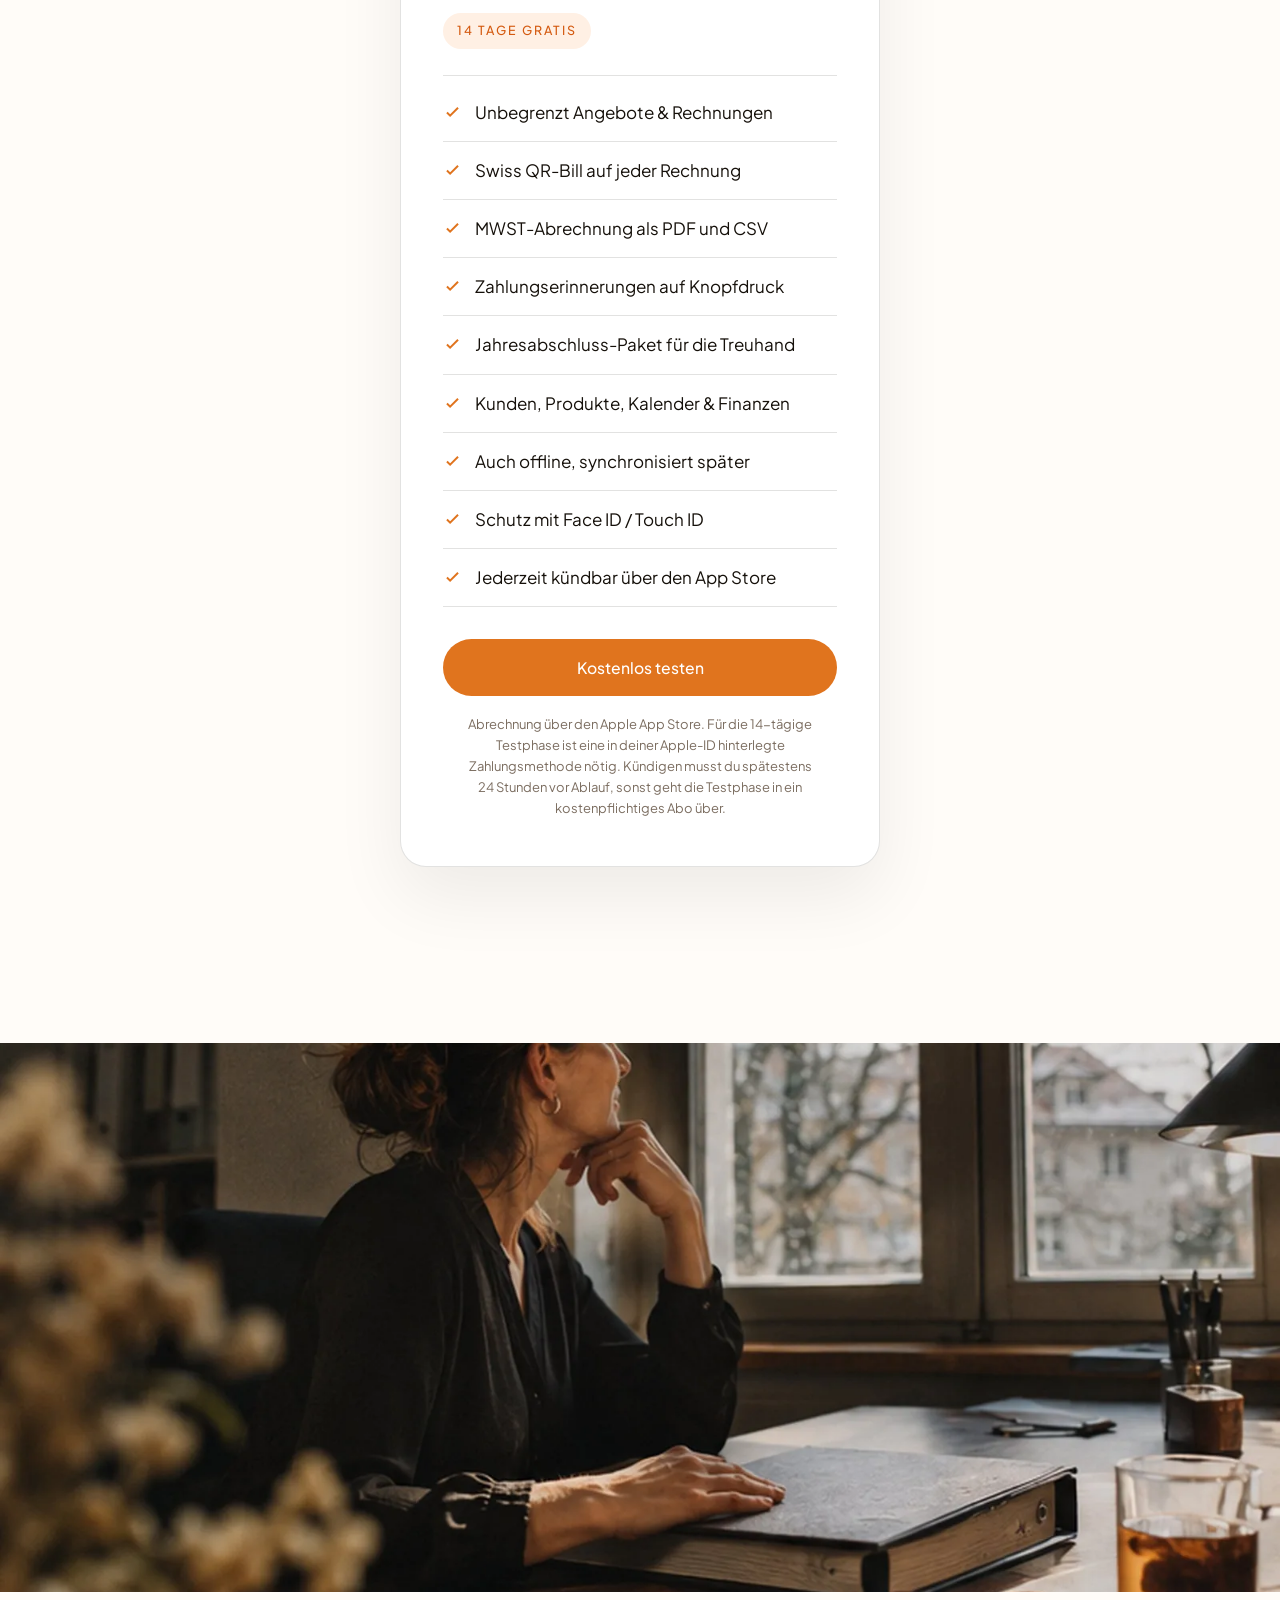
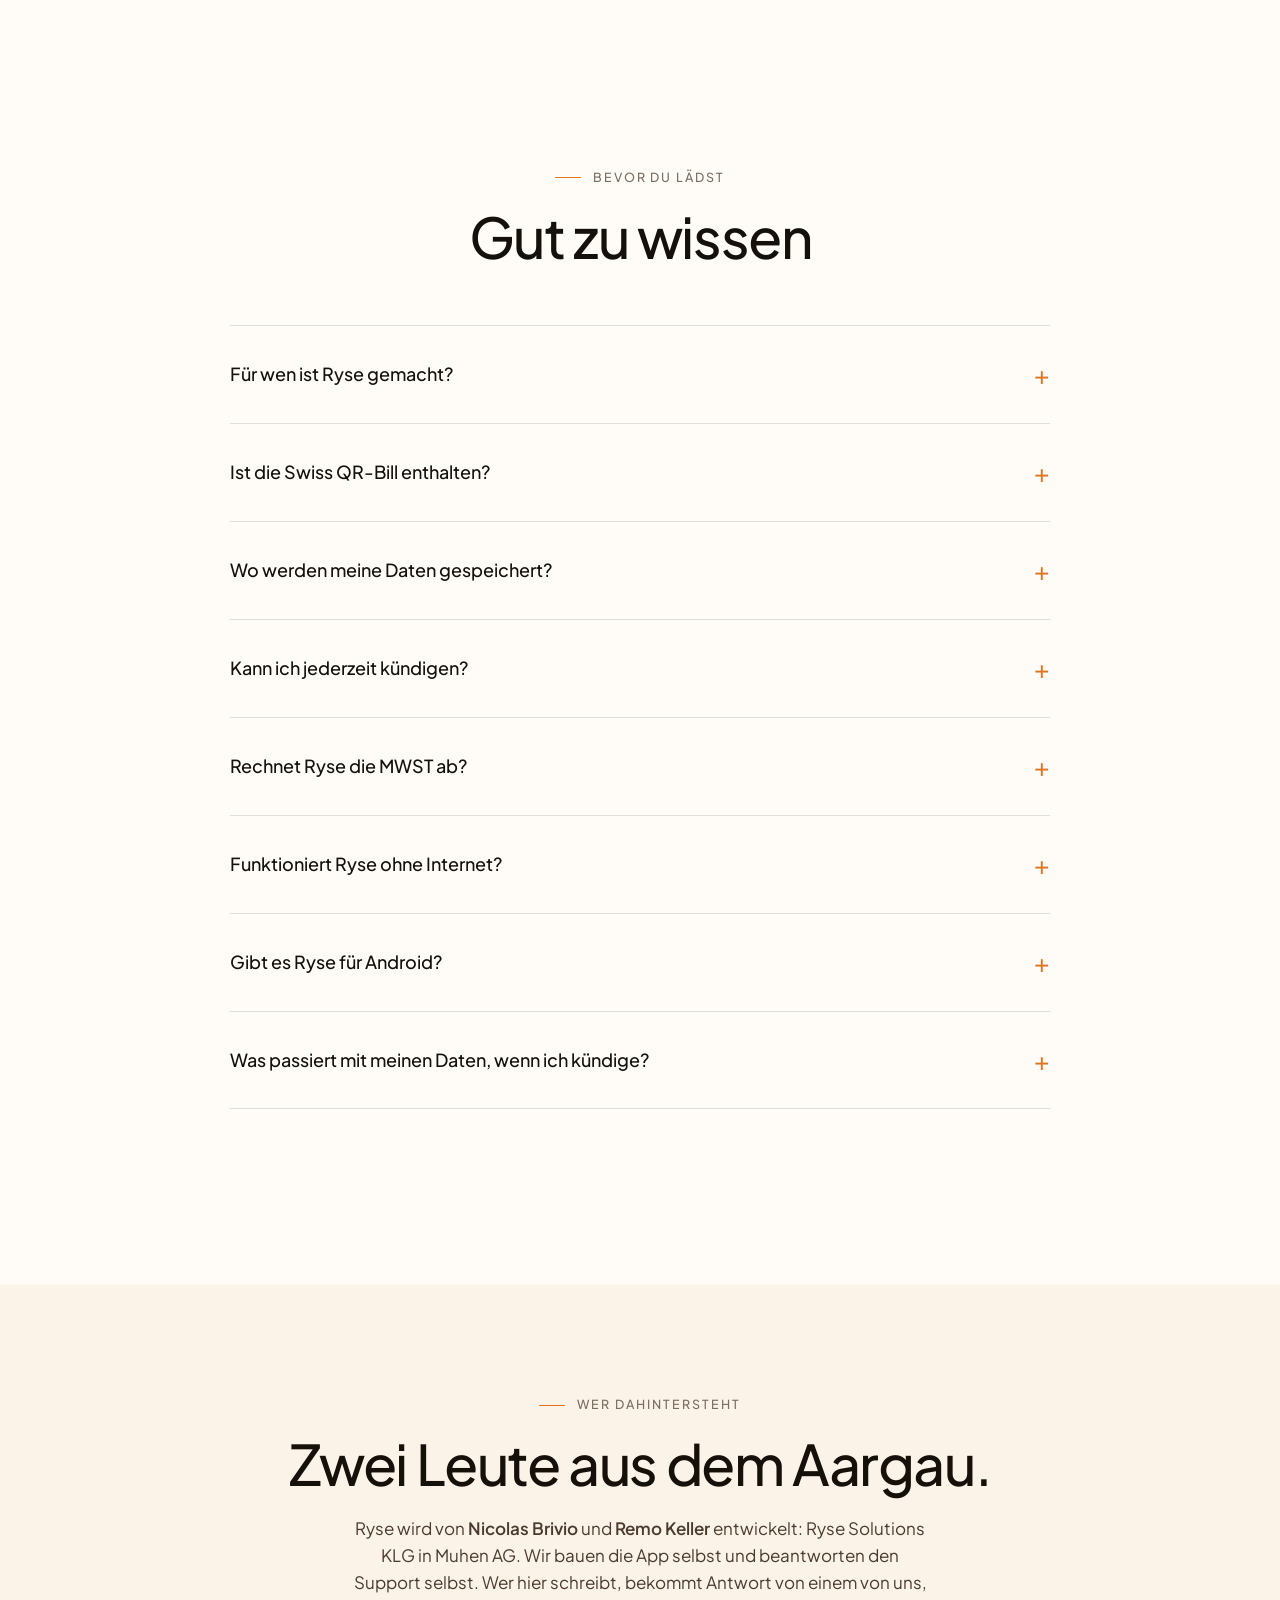
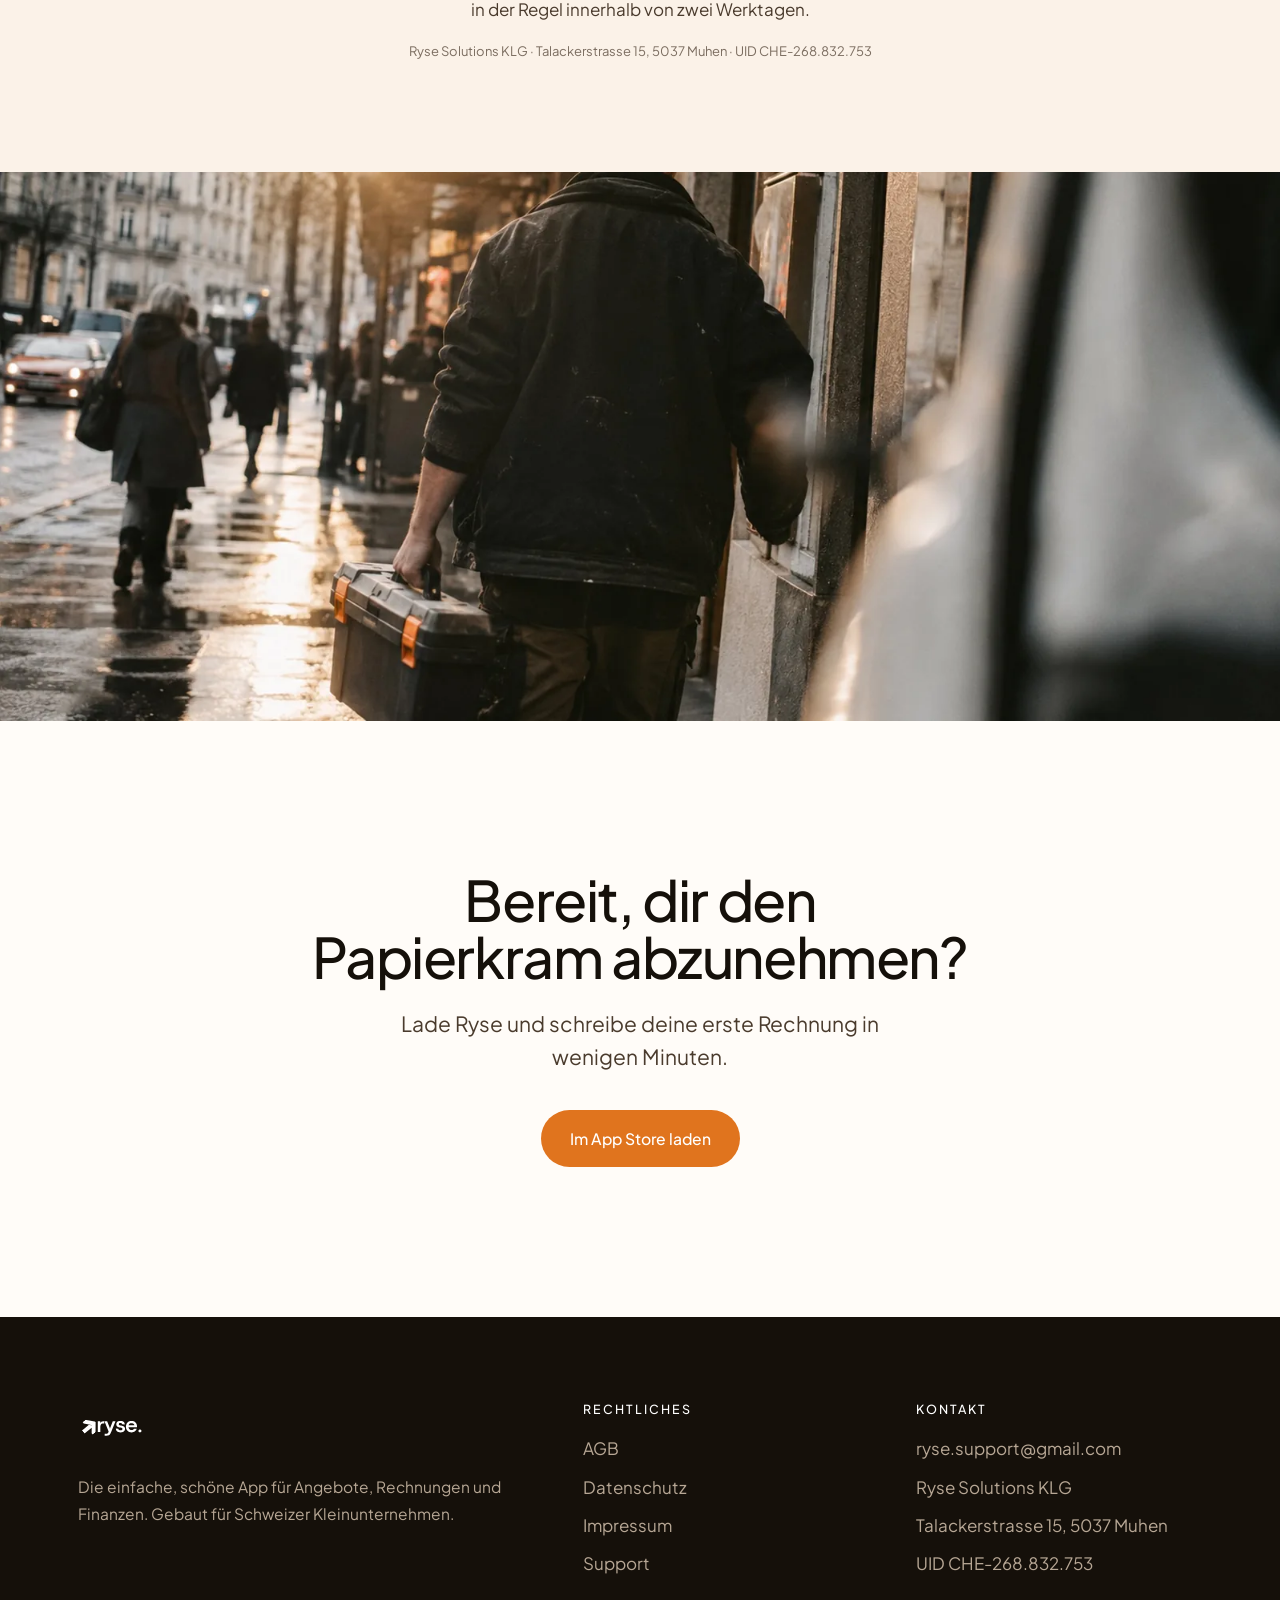
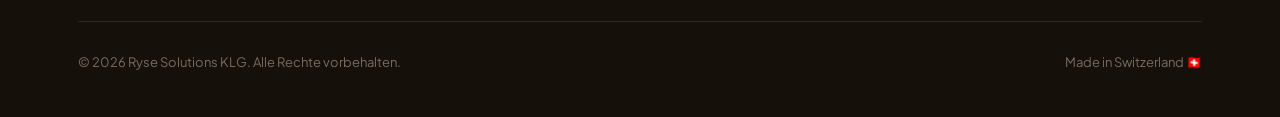
==== commit 502c4511: "Typografie-System: Tokens, H1 auf 42 bis 100 px, totes CSS entfernt Skala als :root-Token (h1 clamp(" ====
--- a/index.html
+++ b/index.html
@@ -31,7 +31,8 @@
 <link rel="icon" type="image/png" href="/favicon.png">
 <link rel="apple-touch-icon" href="/favicon.png">
 
-<link rel="preload" href="/assets/fonts/plus-jakarta-sans-latin-700-normal.woff2" as="font" type="font/woff2" crossorigin>
+<link rel="preload" href="/assets/fonts/plus-jakarta-sans-latin-600-normal.woff2" as="font" type="font/woff2" crossorigin>
+<link rel="preload" href="/assets/fonts/plus-jakarta-sans-latin-400-normal.woff2" as="font" type="font/woff2" crossorigin>
 
 <script type="application/ld+json">
 {
@@ -178,13 +179,26 @@
 </script>
 
 <style>
-  :root{
+:root{
     --primary:#E0741E;--primary-text:#A6420B; --deep:#D45A10; --cream:#FFF0E4; --peach:#F5C4A0;
     --ink:#15100A; --bone:#FFFCF8; --stone:#FBF2E8; --card:#FFFFFF;
     --text:#4A3B2D; --muted:#7B6D60; --line:rgba(21,16,10,.12);
     --maxw:1180px;
     --font-head:'Plus Jakarta Sans',-apple-system,system-ui,sans-serif;
     --font-body:'Plus Jakarta Sans',-apple-system,BlinkMacSystemFont,system-ui,'Helvetica Neue',Arial,sans-serif;
+    /* Typografie-Skala: eine Quelle, clamp() statt Einzelwerte je Breakpoint */
+    --fs-h1:clamp(2.65rem,6vw,6.25rem);            /* 42 bis 100 px */
+    --fs-h2:clamp(2.25rem,1.5rem + 2.6vw,3.5rem);   /* 36 bis 56 px */
+    --fs-h3:clamp(1.5rem,1.25rem + .8vw,2rem);      /* 24 bis 32 px */
+    --fs-statement:clamp(2.75rem,7.2vw,7rem);       /* expressive Ausnahme, 44 bis 112 px */
+    --fs-lead:clamp(1.125rem,1rem + .45vw,1.3125rem);/* 18 bis 21 px */
+    --fs-body:1.0625rem;                            /* 17 px */
+    --fs-ui:.95rem;                                 /* Navigation, Knoepfe */
+    --fs-small:.8125rem;                            /* 13 px Metadaten */
+    --fs-label:.78rem;                              /* 12.5 px Versalien-Marken */
+    --lh-h1:.96; --lh-head:1.02; --lh-body:1.6;
+    --ls-h1:-.035em; --ls-head:-.025em; --ls-label:.16em;
+    --measure:34em;
   }
 /* Plus Jakarta Sans: selbst ausgeliefert. Bewusst KEIN Google Fonts:
    Impressum und Datenschutzerklärung sagen zu, dass diese Website keine
@@ -198,15 +212,11 @@
 @font-face{font-family:'Plus Jakarta Sans';font-style:normal;font-weight:600;font-display:swap;
   src:url('/assets/fonts/plus-jakarta-sans-latin-600-normal.woff2') format('woff2');
   unicode-range:U+0000-00FF,U+0131,U+0152-0153,U+02BB-02BC,U+02C6,U+02DA,U+02DC,U+2000-206F,U+2074,U+20AC,U+2122,U+2191,U+2193,U+2212,U+2215,U+FEFF,U+FFFD;}
-
-
-/* Neu 13.10.: Plattformhinweis, Jahrespreis, Team-Abschnitt */
-.platform-note{margin-top:14px;font-size:.86rem;color:var(--muted);}
-.price-alt{margin-top:6px;font-size:.95rem;color:var(--muted);font-weight:500;}
+/* Jahrespreis, Team-Abschnitt */
+.price-alt{margin-top:6px;font-size:var(--fs-ui);color:var(--muted);font-weight:500;}
 .team{padding:clamp(60px,9vw,110px) 0;text-align:center;background:var(--stone);}
-.team-text{max-width:60ch;margin:22px auto 0;color:var(--text);line-height:1.75;}
-.team-meta{margin-top:18px;font-size:.84rem;color:var(--muted);}
-
+.team-text{max-width:var(--measure);margin:22px auto 0;color:var(--text);line-height:var(--lh-body);}
+.team-meta{margin-top:18px;font-size:var(--fs-small);color:var(--muted);}
 /* Dark Mode: Legal-Seiten und App unterstützen ihn seit je; die Startseite
    blendete bisher jeden, der nachts aus dem Impressum herüberklickte. */
 @media (prefers-color-scheme: dark){
@@ -218,95 +228,66 @@
   body{background:var(--bone);}
   img.shot,img.scrolly-shot{filter:brightness(.94);}
 }
-  *{margin:0;padding:0;box-sizing:border-box}
-  html{scroll-behavior:smooth;--header-h:90px;scroll-padding-block-start:calc(var(--header-h) + 1rem)}
-  body{font-family:var(--font-body); background:var(--bone); color:var(--text);
-    line-height:1.6; -webkit-font-smoothing:antialiased; overflow-x:hidden}
-  h1,h2,h3{font-family:var(--font-head); color:var(--ink); font-weight:500; letter-spacing:-.03em; line-height:1.0; text-wrap:balance}
-  strong,b{font-weight:600}
-  body{text-wrap:pretty}
-  a{color:inherit; text-decoration:none}
-  img{max-width:100%; display:block}
-  .wrap{max-width:var(--maxw); margin:0 auto; padding:0 28px}
-  section{padding:clamp(112px,14vw,176px) 0}
-
-  /* tracked label / eyebrow with index */
-  .label{font-family:var(--font-head); font-weight:500; font-size:.72rem; text-transform:uppercase;
-    letter-spacing:.2em; color:var(--muted); display:flex; align-items:center; gap:12px}
-  .label::before{content:""; width:26px; height:1px; background:var(--primary); display:inline-block}
-  .idx{font-family:var(--font-head); font-weight:500; font-size:.72rem; letter-spacing:.2em; color:var(--primary-text)}
-
-  /* Buttons */
+*{margin:0;padding:0;box-sizing:border-box}
+html{scroll-behavior:smooth;--header-h:90px;scroll-padding-block-start:calc(var(--header-h) + 1rem)}
+body{font-family:var(--font-body); background:var(--bone); color:var(--text);
+    font-size:var(--fs-body); line-height:var(--lh-body); -webkit-font-smoothing:antialiased; overflow-x:hidden}
+h1, h2, h3{font-family:var(--font-head); color:var(--ink); font-weight:500; letter-spacing:var(--ls-head); line-height:var(--lh-head); text-wrap:balance}
+h2{font-size:var(--fs-h2)}
+h3{font-size:var(--fs-h3)}
+strong, b{font-weight:600}
+body{text-wrap:pretty}
+a{color:inherit; text-decoration:none}
+img{max-width:100%; display:block}
+.wrap{max-width:var(--maxw); margin:0 auto; padding:0 28px}
+section{padding:clamp(112px,14vw,176px) 0}
+/* tracked label / eyebrow with index */
+  .label{font-family:var(--font-head); font-weight:500; font-size:var(--fs-label); text-transform:uppercase;
+    letter-spacing:var(--ls-label); color:var(--muted); display:flex; align-items:center; gap:12px}
+.label::before{content:""; width:26px; height:1px; background:var(--primary); display:inline-block}
+.idx{font-family:var(--font-head); font-weight:500; font-size:var(--fs-label); letter-spacing:var(--ls-label); color:var(--primary-text)}
+/* Buttons */
   .btn{display:inline-flex; align-items:center; gap:9px; font-family:var(--font-head); font-weight:500;
     font-size:.98rem; padding:15px 28px; border-radius:999px; border:1px solid transparent;
     cursor:pointer; transition:transform .25s ease, box-shadow .25s ease, background .25s ease}
-  .btn-primary{background:var(--primary); color:#fff}
-  .btn-primary:hover{background:var(--deep)}
-  .btn-outline{background:transparent; color:var(--ink); border-color:var(--line)}
-  .btn-outline:hover{border-color:var(--ink)}
-  .link-arrow{font-family:var(--font-head); font-weight:500; color:var(--ink); display:inline-flex;
-    align-items:center; gap:9px; border-bottom:1px solid var(--line); padding-bottom:4px; transition:gap .25s ease, border-color .25s}
-  .link-arrow:hover{gap:14px; border-color:var(--primary)}
-  .link-arrow svg{width:16px; height:16px; color:var(--primary)}
-
-  /* Nav */
+.btn-primary{background:var(--primary); color:#fff}
+.btn-primary:hover{background:var(--deep)}
+/* Nav */
   header.nav{position:fixed; top:0; left:0; right:0; z-index:60; padding:0 12px}
-  .nav-inner{display:flex; align-items:center; justify-content:space-between; gap:16px; height:90px; max-width:var(--maxw); margin:0 auto; padding:0 28px;
+.nav-inner{display:flex; align-items:center; justify-content:space-between; gap:16px; height:90px; max-width:var(--maxw); margin:0 auto; padding:0 28px;
     border-radius:999px; border:1px solid transparent;
     transition:max-width .55s var(--ease-slow), height .55s var(--ease-slow), padding .55s var(--ease-slow), margin .55s var(--ease-slow), background-color .4s, border-color .4s, box-shadow .55s var(--ease-slow)}
-  header.nav.scrolled .nav-inner{max-width:760px; height:60px; margin-top:10px; padding:0 8px 0 20px;
+header.nav.scrolled .nav-inner{max-width:760px; height:60px; margin-top:10px; padding:0 8px 0 20px;
     background:rgba(255,252,248,.88); -webkit-backdrop-filter:saturate(180%) blur(18px); backdrop-filter:saturate(180%) blur(18px);
     border-color:var(--line); box-shadow:0 10px 30px -18px rgba(21,16,10,.35)}
-  .logo{height:54px; width:auto; transition:height .45s var(--ease-slow)}
-  header.nav.scrolled .logo{height:36px}
-  .top-nav{display:none; gap:4px; margin-left:auto}
-  .top-nav a{display:inline-flex; align-items:center; min-height:44px; padding:0 14px; border-radius:999px; font-family:var(--font-head); font-size:.95rem; font-weight:500; color:var(--ink); transition:background-color .25s}
-  .top-nav a:hover{background:rgba(21,16,10,.06)}
-  .top-right{display:flex; align-items:center; gap:8px}
-  .nav .btn{padding:0 18px; min-height:44px; font-size:.9rem; display:none}
-  header.nav.scrolled .nav .btn,header.nav.scrolled .btn{display:inline-flex}
-  .burger{display:inline-grid; place-items:center; width:44px; height:44px; border-radius:999px; border:1px solid var(--line); background:var(--card); color:var(--ink); cursor:pointer; padding:0}
-  .burger span{display:block; width:16px; height:2px; background:currentColor; border-radius:2px; position:relative; transition:background-color .3s}
-  .burger span::before,.burger span::after{content:""; position:absolute; left:0; width:16px; height:2px; background:currentColor; border-radius:2px; transition:transform .3s var(--ease-slow)}
-  .burger span::before{top:-5px}.burger span::after{top:5px}
-  .burger[aria-expanded="true"] span{background:transparent}
-  .burger[aria-expanded="true"] span::before{transform:translateY(5px) rotate(45deg)}
-  .burger[aria-expanded="true"] span::after{transform:translateY(-5px) rotate(-45deg)}
-  .menu{position:absolute; left:12px; right:12px; top:calc(100% + 8px); max-width:760px; margin:0 auto; background:var(--card); border:1px solid var(--line); border-radius:24px; padding:10px; display:grid; box-shadow:0 30px 70px rgba(21,16,10,.12)}
-  .menu a{display:flex; align-items:center; min-height:48px; padding:0 16px; border-radius:16px; font-family:var(--font-head); font-size:1.05rem; font-weight:500; color:var(--ink)}
-  .menu a:hover{background:rgba(21,16,10,.06)}
-  .menu[hidden]{display:none}
-  @media (min-width:900px){.top-nav{display:flex}.burger,.menu{display:none}}
+.logo{height:54px; width:auto; transition:height .45s var(--ease-slow)}
+header.nav.scrolled .logo{height:36px}
+.top-nav{display:none; gap:4px; margin-left:auto}
+.top-nav a{display:inline-flex; align-items:center; min-height:44px; padding:0 14px; border-radius:999px; font-family:var(--font-head); font-size:.95rem; font-weight:500; color:var(--ink); transition:background-color .25s}
+.top-nav a:hover{background:rgba(21,16,10,.06)}
+.top-right{display:flex; align-items:center; gap:8px}
+.nav .btn{padding:0 18px; min-height:44px; font-size:.9rem; display:none}
+header.nav.scrolled .nav .btn, header.nav.scrolled .btn{display:inline-flex}
+.burger{display:inline-grid; place-items:center; width:44px; height:44px; border-radius:999px; border:1px solid var(--line); background:var(--card); color:var(--ink); cursor:pointer; padding:0}
+.burger span{display:block; width:16px; height:2px; background:currentColor; border-radius:2px; position:relative; transition:background-color .3s}
+.burger span::before, .burger span::after{content:""; position:absolute; left:0; width:16px; height:2px; background:currentColor; border-radius:2px; transition:transform .3s var(--ease-slow)}
+.burger span::before{top:-5px}.burger span::after{top:5px}
+.burger[aria-expanded="true"] span{background:transparent}
+.burger[aria-expanded="true"] span::before{transform:translateY(5px) rotate(45deg)}
+.burger[aria-expanded="true"] span::after{transform:translateY(-5px) rotate(-45deg)}
+.menu{position:absolute; left:12px; right:12px; top:calc(100% + 8px); max-width:760px; margin:0 auto; background:var(--card); border:1px solid var(--line); border-radius:24px; padding:10px; display:grid; box-shadow:0 30px 70px rgba(21,16,10,.12)}
+.menu a{display:flex; align-items:center; min-height:48px; padding:0 16px; border-radius:16px; font-family:var(--font-head); font-size:1.05rem; font-weight:500; color:var(--ink)}
+.menu a:hover{background:rgba(21,16,10,.06)}
+.menu[hidden]{display:none}
+  @media (min-width:900px){.top-nav{display:flex}.burger, .menu{display:none}}
   @media (max-width:899px){html:not(.js) .burger{display:none}html:not(.js) .menu[hidden]{display:grid; position:static; margin-top:8px}}
-  @media (prefers-color-scheme: dark){header.nav.scrolled .nav-inner{background:rgba(28,21,16,.88)}.top-nav a:hover,.menu a:hover{background:rgba(245,237,228,.08)}}
-
-  /* Hero */
+  @media (prefers-color-scheme: dark){header.nav.scrolled .nav-inner{background:rgba(28,21,16,.88)}.top-nav a:hover, .menu a:hover{background:rgba(245,237,228,.08)}}
+/* Hero */
   .hero{position:relative; min-height:100svh; display:flex; align-items:center; padding:120px 0 80px; overflow:hidden}
-  .hero-glow{position:absolute; inset:0; z-index:0; pointer-events:none}
-  .hero-glow::before{content:""; position:absolute; right:-10%; top:-4%; width:min(1120px,96vw); height:min(1000px,96vw);
-    background:
-      radial-gradient(32% 36% at 60% 34%, rgba(234,121,32,.36), transparent 70%),
-      radial-gradient(40% 46% at 78% 56%, rgba(245,196,160,.62), transparent 72%),
-      radial-gradient(30% 36% at 46% 70%, rgba(190,150,232,.34), transparent 70%),
-      radial-gradient(26% 32% at 66% 80%, rgba(120,172,236,.26), transparent 70%),
-      radial-gradient(24% 28% at 38% 50%, rgba(255,224,234,.55), transparent 70%);
-    filter:blur(30px); border-radius:50%; will-change:transform; animation:drift 14s ease-in-out infinite}
-  .hero-glow::after{content:""; position:absolute; left:-12%; bottom:-12%; width:min(640px,72vw); height:min(640px,72vw);
-    background:
-      radial-gradient(45% 50% at 50% 50%, rgba(245,196,160,.36), transparent 70%),
-      radial-gradient(40% 44% at 60% 40%, rgba(190,150,232,.22), transparent 70%),
-      radial-gradient(36% 40% at 40% 60%, rgba(120,172,236,.16), transparent 70%);
-    filter:blur(36px); border-radius:50%; will-change:transform; animation:drift 17s ease-in-out infinite reverse}
-  @keyframes drift{0%,100%{transform:translate(0,0) scale(1)}50%{transform:translate(-3%,3%) scale(1.05)}}
-  .hero-grid{position:relative; z-index:1; display:grid; grid-template-columns:1.1fr .9fr; gap:48px; align-items:center; width:100%}
-  .hero h1{font-size:clamp(2.15rem,6.6vw,5.2rem); margin:24px 0}
-  .hero p.lead{font-size:1.24rem; color:var(--text); max-width:26em; margin-bottom:38px}
-  .hero .cta{display:flex; gap:22px; align-items:center; flex-wrap:wrap}
-  .hero-visual{display:flex; justify-content:center; position:relative; perspective:1600px; perspective-origin:50% 32%}
-  /* Fotorealistisches 3D-iPhone */
-  .phone-wrap{transform-style:preserve-3d; transform:rotateY(-14deg) rotateX(5deg)}
-  .phone{position:relative; width:min(330px,80vw); aspect-ratio:301/620; transform-style:preserve-3d; backface-visibility:hidden}
-  .phone-body{position:absolute; inset:0; border-radius:56px; padding:12px; transform-style:preserve-3d;
+.hero h1{font-size:clamp(2.15rem,6.6vw,5.2rem); margin:24px 0}
+.hero p.lead{font-size:1.24rem; color:var(--text); max-width:26em; margin-bottom:38px}
+.hero .cta{display:flex; gap:22px; align-items:center; flex-wrap:wrap}
+.phone-body{position:absolute; inset:0; border-radius:56px; padding:12px; transform-style:preserve-3d;
     background:linear-gradient(125deg,#60606a 0%,#34343a 14%,#1a1a1d 42%,#0d0d0f 68%,#2a2a30 86%,#4a4a54 100%);
     box-shadow:
       inset 0 0 0 1.5px rgba(255,255,255,.20),
@@ -315,267 +296,198 @@
       inset 5px 0 7px rgba(0,0,0,.52),
       inset -5px 0 7px rgba(255,255,255,.16),
       0 84px 116px rgba(21,16,10,.38), 0 32px 56px rgba(21,16,10,.26)}
-  /* Titanium-Seitenkante = echte Tiefe */
+/* Titanium-Seitenkante = echte Tiefe */
   .phone-body::before{content:""; position:absolute; inset:-2px; border-radius:58px; transform:translateZ(-13px);
     background:linear-gradient(118deg,#8a8a93 0%,#3e3e45 14%,#18181b 42%,#0a0a0c 70%,#34343c 88%,#5e5e68 100%);
     box-shadow:0 0 0 1px rgba(0,0,0,.55), 0 50px 70px rgba(21,16,10,.34)}
-  /* polierter Chamfer-Rand am Glas */
+/* polierter Chamfer-Rand am Glas */
   .phone-body::after{content:""; position:absolute; inset:6px; border-radius:50px; transform:translateZ(2px); pointer-events:none;
     box-shadow:inset 0 0 0 1px rgba(255,255,255,.28), inset 0 0 0 3px rgba(0,0,0,.4), inset 0 0 12px rgba(0,0,0,.5)}
-  .phone-screen{position:relative; width:100%; height:100%; border-radius:46px; overflow:hidden; background:#000; transform:translateZ(1px);
+.phone-screen{position:relative; width:100%; height:100%; border-radius:46px; overflow:hidden; background:#000; transform:translateZ(1px);
     box-shadow:inset 0 0 0 3px #060606, inset 0 0 16px rgba(0,0,0,.55)}
-  .phone-screen .shot{width:100%; height:100%; object-fit:cover; object-position:top center; display:block}
-  .island{position:absolute; top:15px; left:50%; transform:translateX(-50%) translateZ(3px); width:98px; height:28px; background:#000; border-radius:16px; z-index:3; box-shadow:0 0 0 1px rgba(0,0,0,.6), inset 0 0 4px rgba(20,20,30,.9)}
-  .glare{position:absolute; top:-30%; left:-70%; width:55%; height:170%; z-index:2; pointer-events:none;
-    background:linear-gradient(100deg, rgba(255,255,255,0), rgba(255,255,255,.26) 45%, rgba(255,255,255,.05) 56%, rgba(255,255,255,0));
-    will-change:transform; animation:glareSweep 7.5s ease-in-out infinite}
   @keyframes glareSweep{0%,100%{transform:rotate(9deg) translateX(-30%)}50%{transform:rotate(9deg) translateX(420%)}}
-  .btn-side{position:absolute; width:5px; background:linear-gradient(180deg,#74747e,#2a2a2e); border-radius:3px;
+.btn-side{position:absolute; width:5px; background:linear-gradient(180deg,#74747e,#2a2a2e); border-radius:3px;
     transform:translateZ(-6px);
     box-shadow:inset 0 1px 1px rgba(255,255,255,.4), inset 0 -1px 1px rgba(0,0,0,.5), -1px 1px 2px rgba(0,0,0,.55); z-index:0}
-  .btn-action{left:-4px; top:16%; height:5%}
-  .btn-volup{left:-4px; top:25%; height:8%}
-  .btn-voldn{left:-4px; top:35%; height:8%}
-  .btn-power{right:-4px; top:27%; height:11%}
-  .contact-shadow{position:absolute; left:50%; bottom:-44px; transform:translateX(-50%); width:72%; height:40px;
-    background:radial-gradient(50% 50% at 50% 50%, rgba(21,16,10,.36), transparent 72%); filter:blur(11px); z-index:-1;
-    animation:shadowPulse 9s ease-in-out infinite}
-  @keyframes shadowPulse{0%,100%{transform:translateX(-50%) scale(1); opacity:.9}50%{transform:translateX(-50%) scale(.88); opacity:.68}}
-  /* gerahmter Screenshot in den Showcase-Sektionen */
-  .phone-shot{width:min(280px,72%); border-radius:34px; border:7px solid #14110D; box-shadow:0 44px 64px rgba(21,16,10,.24); position:relative; z-index:1; background:#14110D}
-  .hero-trust{position:relative; z-index:1; margin-top:64px; display:flex; flex-wrap:wrap; gap:14px 32px;
-    font-family:var(--font-head); font-weight:500; font-size:.78rem; letter-spacing:.14em; text-transform:uppercase; color:var(--muted)}
-  .hero-trust span{display:flex; align-items:center; gap:9px}
-  .hero-trust b{color:var(--ink); font-weight:500}
-
-  /* Features: editorial ruled grid */
+.btn-action{left:-4px; top:16%; height:5%}
+.btn-volup{left:-4px; top:25%; height:8%}
+.btn-voldn{left:-4px; top:35%; height:8%}
+.btn-power{right:-4px; top:27%; height:11%}
+/* Features: editorial ruled grid */
   .features-head{max-width:760px; margin-bottom:72px}
-  .features-head h2{font-size:clamp(2rem,4vw,3.1rem); margin-top:22px}
-  .features{display:grid; grid-template-columns:repeat(2,1fr); gap:0 72px}
-  .feature{padding:36px 0; border-top:1px solid var(--line); display:grid; grid-template-columns:3ch 1fr; gap:0 18px}
-  .feature .nr{font-family:var(--font-head); font-weight:500; font-size:.78rem; letter-spacing:.14em; color:var(--primary-text); padding-top:.45em}
-  .feature .nr{grid-row:1/3}
-  .feature h3,.feature p{grid-column:2}
-  .feature:last-child:nth-child(odd){grid-column:1/-1}
-  .feature:last-child:nth-child(odd) p{max-width:60ch}
-  .feature h3{font-size:1.45rem; margin-bottom:8px}
-  .feature p{color:var(--muted); font-size:1.02rem; max-width:40ch}
-
-  /* Showcase: large immersive panels */
-  .showcase{position:relative; padding:128px 0}
-  .showcase.tint{background:var(--stone)}
-  .showcase .wrap{display:grid; grid-template-columns:1fr 1fr; gap:64px; align-items:center}
-  .showcase.right .media{order:2}
-  .showcase .media{position:relative; display:flex; justify-content:center; padding:30px}
-  .showcase .media img{position:relative; z-index:1; width:min(440px,86%); filter:drop-shadow(0 40px 55px rgba(21,16,10,.16))}
-  .showcase h2{font-size:clamp(1.9rem,3.6vw,2.9rem); margin:20px 0 22px}
-  .showcase p.sub{color:var(--text); font-size:1.12rem; max-width:30em; margin-bottom:30px}
-  .checklist{list-style:none; display:grid; gap:0; margin-bottom:34px}
-  .checklist li{display:flex; align-items:center; gap:14px; color:var(--ink); font-family:var(--font-head);
+.features-head h2{margin-top:22px}
+.features{display:grid; grid-template-columns:repeat(2,1fr); gap:0 72px}
+.feature{padding:36px 0; border-top:1px solid var(--line); display:grid; grid-template-columns:3ch 1fr; gap:0 18px}
+.feature .nr{font-family:var(--font-head); font-weight:500; font-size:var(--fs-label); letter-spacing:var(--ls-label); color:var(--primary-text); padding-top:.45em}
+.feature .nr{grid-row:1/3}
+.feature h3, .feature p{grid-column:2}
+.feature:last-child:nth-child(odd){grid-column:1/-1}
+.feature:last-child:nth-child(odd) p{max-width:60ch}
+.feature h3{margin-bottom:8px}
+.feature p{color:var(--muted); max-width:40ch}
+.checklist{list-style:none; display:grid; gap:0; margin-bottom:34px}
+.checklist li{display:flex; align-items:center; gap:14px; color:var(--ink); font-family:var(--font-head);
     font-weight:500; padding:16px 0; border-top:1px solid var(--line)}
-  .checklist li:last-child{border-bottom:1px solid var(--line)}
-  .checklist li svg{width:18px; height:18px; color:var(--primary); flex:none}
-
-  /* Statement band: bright iridescent moment */
+.checklist li:last-child{border-bottom:1px solid var(--line)}
+.checklist li svg{width:18px; height:18px; color:var(--primary); flex:none}
+/* Statement band: bright iridescent moment */
   /* Atemraum: eine dunkle Flaeche, ein Satz */
   .statement{position:relative; text-align:left; padding:clamp(96px,14vw,200px) 0; background:#0B0906; color:#FFFCF8; overflow:hidden}
-  .statement h2{color:#FFFCF8; font-size:clamp(3rem,10.5vw,10.5rem); line-height:.95; letter-spacing:-.045em; max-width:none; margin:0}
-  .statement h2 .akzent{color:var(--primary)}
-  .statement .label{color:#B7A795; margin-bottom:30px}
-  .statement .label::before{background:var(--primary)}
-  .statement p{color:#D8C9BA; max-width:34em; margin:30px 0 0; font-size:1.15rem}
-
-
-  /* Pricing */
+.statement h2{color:#FFFCF8; font-weight:600; font-size:var(--fs-statement); line-height:.95; letter-spacing:var(--ls-h1); max-width:none; margin:0}
+.statement h2 .akzent{color:var(--primary)}
+.statement .label{color:#B7A795; margin-bottom:30px}
+.statement .label::before{background:var(--primary)}
+.statement p{color:#D8C9BA; max-width:34em; margin:30px 0 0; font-size:1.15rem}
+/* Pricing */
   .pricing{text-align:center}
-  .pricing .features-head{max-width:640px; margin:0 auto 60px; text-align:center}
-  .price-card{max-width:480px; margin:0 auto; background:var(--card); border:1px solid var(--line);
+.pricing .features-head{max-width:640px; margin:0 auto 60px; text-align:center}
+.price-card{max-width:480px; margin:0 auto; background:var(--card); border:1px solid var(--line);
     border-radius:26px; padding:48px 42px; text-align:left; box-shadow:0 30px 70px rgba(21,16,10,.07)}
-  .price-top{display:flex; align-items:baseline; justify-content:space-between; gap:16px; padding-bottom:26px; border-bottom:1px solid var(--line)}
-  .price-amt{font-family:var(--font-head); font-weight:500; color:var(--ink); font-size:3.2rem; line-height:1}
-  .price-amt small{font-size:1.05rem; font-weight:500; color:var(--muted); letter-spacing:0}
-  .price-tag{font-family:var(--font-head); font-weight:500; font-size:.74rem; text-transform:uppercase; letter-spacing:.16em;
+.price-top{display:flex; align-items:baseline; justify-content:space-between; flex-wrap:wrap; gap:12px 16px; padding-bottom:26px; border-bottom:1px solid var(--line)}
+.price-amt{font-family:var(--font-head); font-weight:500; color:var(--ink); font-size:3.2rem; line-height:1}
+.price-amt small{font-size:1.05rem; font-weight:500; color:var(--muted); letter-spacing:0}
+.price-tag{font-family:var(--font-head); font-weight:500; font-size:var(--fs-label); text-transform:uppercase; letter-spacing:var(--ls-label);
     color:var(--deep); background:var(--cream); padding:8px 14px; border-radius:999px}
-  .price-card ul{list-style:none; display:grid; gap:0; margin:8px 0 32px}
-  .price-card li{display:flex; align-items:center; gap:13px; padding:15px 0; border-bottom:1px solid var(--line); color:var(--ink)}
-  .price-card li svg{width:19px; height:19px; color:var(--primary); flex:none}
-  .price-note{color:var(--muted); font-size:.86rem; margin-top:18px; text-align:center}
-
-  /* FAQ: ruled minimal */
+.price-card ul{list-style:none; display:grid; gap:0; margin:8px 0 32px}
+.price-card li{display:flex; align-items:center; gap:13px; padding:15px 0; border-bottom:1px solid var(--line); color:var(--ink)}
+.price-card li svg{width:19px; height:19px; color:var(--primary); flex:none}
+.price-note{color:var(--muted); font-size:var(--fs-small); margin-top:18px; text-align:center}
+/* FAQ: ruled minimal */
   .faq-head{max-width:640px; margin:0 auto 60px; text-align:center}
-  .faq{max-width:820px; margin:0 auto}
-  details{border-top:1px solid var(--line)}
-  .faq details:last-child{border-bottom:1px solid var(--line)}
-  summary{font-family:var(--font-head); font-weight:500; color:var(--ink); font-size:1.18rem; cursor:pointer;
+.faq{max-width:820px; margin:0 auto}
+details{border-top:1px solid var(--line)}
+.faq details:last-child{border-bottom:1px solid var(--line)}
+summary{font-family:var(--font-head); font-weight:500; color:var(--ink); font-size:1.125rem; cursor:pointer;
     padding:28px 0; list-style:none; display:flex; justify-content:space-between; align-items:center; gap:16px}
-  summary::-webkit-details-marker{display:none}
-  summary::after{content:"+"; font-size:1.6rem; color:var(--primary); font-weight:400; transition:transform .25s}
-  details[open] summary::after{transform:rotate(45deg)}
-  details p{color:var(--muted); padding:0 0 28px; margin:0; max-width:60em; font-size:1.02rem}
-
-  /* Closing CTA with glow */
+summary::-webkit-details-marker{display:none}
+summary::after{content:"+"; font-size:1.6rem; color:var(--primary); font-weight:400; transition:transform .25s}
+details[open] summary::after{transform:rotate(45deg)}
+details p{color:var(--muted); padding:0 0 28px; margin:0; max-width:var(--measure)}
+/* Closing CTA with glow */
   .closing{position:relative; text-align:center; overflow:hidden; padding:150px 0}
-  .closing .inner{position:relative; z-index:1}
-  .closing h2{font-size:clamp(2.4rem,5vw,4rem); max-width:14em; margin:0 auto 22px}
-  .closing p{color:var(--text); font-size:1.18rem; max-width:30em; margin:0 auto 36px}
-
-  /* Footer */
+.closing .inner{position:relative; z-index:1}
+.closing h2{max-width:14em; margin:0 auto 22px}
+.closing p{color:var(--text); font-size:var(--fs-lead); max-width:30em; margin:0 auto 36px}
+/* Footer */
   footer{background:var(--ink); color:#B7A795; padding:84px 0 44px}
-  .foot-grid{display:grid; grid-template-columns:1.6fr 1fr 1fr; gap:48px; padding-bottom:44px; border-bottom:1px solid rgba(255,255,255,.1)}
-  footer .logo-foot{height:52px; margin-bottom:20px; filter:brightness(0) invert(1)}
-  footer p.about{max-width:30em; font-size:.97rem; line-height:1.75}
-  footer h4{font-family:var(--font-head); color:#fff; font-size:.74rem; text-transform:uppercase; letter-spacing:.16em; margin-bottom:18px}
-  footer ul{list-style:none; display:grid; gap:11px}
-  footer a:hover{color:var(--primary-text)}
-  .foot-bottom{display:flex; flex-wrap:wrap; gap:10px 24px; justify-content:space-between; padding-top:30px; font-size:.85rem; color:#7A6A5C}
+.foot-grid{display:grid; grid-template-columns:1.6fr 1fr 1fr; gap:48px; padding-bottom:44px; border-bottom:1px solid rgba(255,255,255,.1)}
+footer .logo-foot{height:52px; margin-bottom:20px; filter:brightness(0) invert(1)}
+footer p.about{max-width:30em; font-size:.97rem; line-height:1.75}
+footer h3{font-family:var(--font-head); color:#fff; font-size:var(--fs-label); line-height:1.3; text-transform:uppercase; letter-spacing:var(--ls-label); margin-bottom:18px}
+footer ul{list-style:none; display:grid; gap:11px}
+footer a:hover{color:var(--primary-text)}
+.foot-bottom{display:flex; flex-wrap:wrap; gap:10px 24px; justify-content:space-between; padding-top:30px; font-size:var(--fs-small); color:#7A6A5C}
 
   @media (max-width:880px){
-    section,.showcase,.statement,.closing{padding:84px 0}
-    .hero{min-height:auto; padding:130px 0 60px}
-    .hero-grid{grid-template-columns:1fr; text-align:center; gap:40px}
-    .hero p.lead{margin-left:auto; margin-right:auto}
-    .hero .cta,.hero-trust{justify-content:center}
-    .hero-visual{order:-1}
-    .features{grid-template-columns:1fr; gap:0}
-    .feature{padding:28px 0}
-    .showcase .wrap{grid-template-columns:1fr; gap:36px; text-align:center}
-    .showcase.right .media{order:-1}
-    .checklist li{justify-content:center}
-    .label,.statement .label{justify-content:center}
-    .foot-grid{grid-template-columns:1fr; gap:34px}
+section, .statement, .closing{padding:84px 0}
+.hero{min-height:auto; padding:130px 0 60px}
+.hero p.lead{margin-left:auto; margin-right:auto}
+.hero .cta{justify-content:center}
+.features{grid-template-columns:1fr; gap:0}
+.feature{padding:28px 0}
+.checklist li{justify-content:center}
+.label, .statement .label{justify-content:center}
+.foot-grid{grid-template-columns:1fr; gap:34px}
   }
   @media (max-width:560px){
-    .wrap{padding:0 20px}
-    section,.showcase,.statement,.closing{padding:64px 0}
-    .nav-inner{height:72px; padding:0 20px}
-    .logo{height:44px}
-    header.nav.scrolled .nav-inner{height:60px; padding:0 8px 0 16px}
-    .nav .btn{padding:0 15px; font-size:.85rem}
-    .hero{padding:88px 0 44px}
-    .hero-grid{gap:28px}
-    .hero p.lead{font-size:1.06rem}
-    .hero .cta{gap:16px}
-    .hero-trust{margin-top:32px; gap:11px 18px; font-size:.68rem; letter-spacing:.1em}
-    .phone-wrap{transform:rotateY(-9deg) rotateX(4deg)}
-    .phone{width:min(280px,76vw)}
-    .features-head{margin-bottom:44px}
-    .features-head h2{font-size:1.85rem}
-    .showcase h2{font-size:1.7rem}
-    .showcase p.sub{font-size:1.02rem}
-    .showcase .media{padding:14px}
-    .phone-shot{width:min(244px,70%)}
-    .statement h2{font-size:clamp(2.6rem,13vw,4rem)}
-    .statement p{font-size:1.02rem}
-    .price-card{padding:32px 22px}
-    .price-amt{font-size:2.6rem}
-    .closing h2{font-size:2rem}
-    .closing p{font-size:1.05rem}
-    summary{font-size:1.04rem; padding:22px 0}
-    details p{font-size:.98rem}
-    footer{padding:56px 0 36px}
+.wrap{padding:0 20px}
+section, .statement, .closing{padding:64px 0}
+.nav-inner{height:72px; padding:0 20px}
+.logo{height:44px}
+header.nav.scrolled .nav-inner{height:60px; padding:0 8px 0 16px}
+.nav .btn{padding:0 15px; font-size:.85rem}
+.hero{padding:88px 0 44px}
+.hero p.lead{font-size:1.06rem}
+.hero .cta{gap:16px}
+.features-head{margin-bottom:44px}
+.statement p{font-size:1.02rem}
+.price-card{padding:32px 22px}
+.price-amt{font-size:2.6rem}
+summary{padding:22px 0}
+footer{padding:56px 0 36px}
   }
   @media (max-width:380px){
-    .wrap{padding:0 17px}
-    .hero h1{font-size:2rem}
-    .features-head h2,.showcase h2,.closing h2{font-size:1.66rem}
-    .price-amt{font-size:2.3rem}
-    .hero-trust{font-size:.64rem}
-    .nav .btn{padding:0 13px; font-size:.8rem}
+.wrap{padding:0 17px}
+.hero h1{font-size:2rem}
+.price-amt{font-size:2.3rem}
+.nav .btn{padding:0 13px; font-size:.8rem}
   }
-  /* Vollbild-Hero: Foto ueber die ganze Breite, Text darauf. Die Abdunkelung links und unten ist
+/* Vollbild-Hero: Foto ueber die ganze Breite, Text darauf. Die Abdunkelung links und unten ist
      keine Dekoration, sie sichert den Kontrast; Staerke nach Messung am schlechtesten Pixel. */
   .hero.hero-full{--foto-ink:#FFFCF8; --foto-muted:#E3D6C6; --foto-dim:#C9B9A6; position:relative; overflow:hidden; background:#15100A; color:var(--foto-ink); display:grid; align-items:end;
     min-height:min(90vh,940px); min-height:min(90svh,940px); margin-top:0; padding:calc(var(--header-h) + clamp(56px,7vw,96px)) 0 clamp(40px,5vw,64px)}
-  .hero-bg{position:absolute; inset:0; width:100%; height:100%; object-fit:cover; object-position:70% 50%}
-  .hero-full::after{content:""; position:absolute; inset:0; pointer-events:none;
+.hero-bg{position:absolute; inset:0; width:100%; height:100%; object-fit:cover; object-position:70% 50%}
+.hero-full::after{content:""; position:absolute; inset:0; pointer-events:none;
     background:linear-gradient(90deg,rgba(21,16,10,.94) 0%,rgba(21,16,10,.9) 42%,rgba(21,16,10,.72) 60%,rgba(21,16,10,.28) 78%,rgba(21,16,10,0) 92%),
     linear-gradient(0deg,rgba(21,16,10,.85) 0%,rgba(21,16,10,.3) 40%,rgba(21,16,10,0) 60%)}
-  .hero-inner{position:relative; z-index:1; width:100%; justify-self:stretch}
-  .hero-full h1{color:var(--foto-ink); max-width:none; font-size:clamp(3.6rem,11.5vw,11.5rem); line-height:.9; letter-spacing:-.045em; margin:0 0 28px}
-  .hero-pfeil{position:absolute; right:-4vw; bottom:-9vw; width:clamp(200px,30vw,470px); height:auto; z-index:1; pointer-events:none; transform:translateY(40px) rotate(-4deg); opacity:0}
-  .js .hero-full:has(.reveal.in) .hero-pfeil,html:not(.js) .hero-pfeil{opacity:1; transform:none; transition:opacity 1.4s var(--ease-slow) .5s, transform 1.6s var(--ease-slow) .5s}
-  .hero-full p.lead{color:var(--foto-muted); max-width:30em; font-size:1.25rem; margin:0 0 32px}
-  .hero-full .label{color:var(--foto-dim)}
-  .hero-full .platform-note{color:#B7A795}
-  .hero-full .link-arrow{color:var(--foto-ink); border-color:rgba(255,252,248,.3)}
-  .hero-full .link-arrow svg{color:var(--primary)}
-  .hero-full .hero-trust{color:var(--foto-dim); margin-top:clamp(40px,6vw,72px)}
-  .hero-full .hero-trust b{color:var(--foto-ink)}
+.hero-inner{position:relative; z-index:1; width:100%; justify-self:stretch}
+.hero-full h1{color:var(--foto-ink); font-weight:600; font-size:var(--fs-h1); line-height:var(--lh-h1); letter-spacing:var(--ls-h1); max-width:12ch; margin:0 0 22px}
+.hero-pfeil{position:absolute; right:-4vw; bottom:-9vw; width:clamp(200px,30vw,470px); height:auto; z-index:1; pointer-events:none; transform:translateY(40px) rotate(-4deg); opacity:0}
+.js .hero-full:has(.reveal.in) .hero-pfeil, html:not(.js) .hero-pfeil{opacity:1; transform:none; transition:opacity 1.4s var(--ease-slow) .5s, transform 1.6s var(--ease-slow) .5s}
+.hero-full p.lead{color:var(--foto-muted); max-width:30em; font-size:var(--fs-lead); margin:0 0 32px}
+.hero-full .label{color:var(--foto-dim)}
   @media (max-width:880px){.hero.hero-full{min-height:min(92svh,900px); padding:calc(var(--header-h) + 40px) 0 40px}
-    .hero-full .hero-copy{text-align:left}.hero-full .cta,.hero-full .hero-trust{justify-content:flex-start}
-    .hero-bg{object-position:72% 50%}
-    .hero-full h1{font-size:clamp(3.2rem,16vw,5.4rem)}
-    .hero-full p.lead{max-width:22em}
-    .hero-pfeil{width:36vw; right:-8vw; bottom:-14vw}
-    .hero-full::after{background:linear-gradient(0deg,rgba(21,16,10,.95) 0%,rgba(21,16,10,.9) 48%,rgba(21,16,10,.62) 70%,rgba(21,16,10,.2) 88%,rgba(21,16,10,0) 100%)}}
-  /* Kopfzeile ueber dem Foto: hell, bis sie zur Pille wird */
+.hero-full .hero-copy{text-align:left}.hero-full .cta{justify-content:flex-start}
+.hero-bg{object-position:72% 50%}
+.hero-full p.lead{max-width:22em}
+.hero-pfeil{width:36vw; right:-8vw; bottom:-14vw}
+.hero-full::after{background:linear-gradient(0deg,rgba(21,16,10,.95) 0%,rgba(21,16,10,.9) 48%,rgba(21,16,10,.62) 70%,rgba(21,16,10,.2) 88%,rgba(21,16,10,0) 100%)}}
+/* Kopfzeile ueber dem Foto: hell, bis sie zur Pille wird */
   header.nav.ueber-foto:not(.scrolled) .top-nav a{color:#FFFCF8}
-  header.nav.ueber-foto:not(.scrolled) .top-nav a:hover{background:rgba(255,252,248,.12)}
-  header.nav.ueber-foto:not(.scrolled) .logo{filter:brightness(0) invert(1)}
-  header.nav.ueber-foto:not(.scrolled) .burger{background:rgba(255,252,248,.12); border-color:rgba(255,252,248,.3); color:#FFFCF8}
-  /* Auftritt: Kinder gestaffelt, Foto zieht heran */
+header.nav.ueber-foto:not(.scrolled) .top-nav a:hover{background:rgba(255,252,248,.12)}
+header.nav.ueber-foto:not(.scrolled) .logo{filter:brightness(0) invert(1)}
+header.nav.ueber-foto:not(.scrolled) .burger{background:rgba(255,252,248,.12); border-color:rgba(255,252,248,.3); color:#FFFCF8}
+/* Auftritt: Kinder gestaffelt, Foto zieht heran */
   .js .hero-full .hero-copy{opacity:1; transform:none; transition:none}
-  .js .hero-full .hero-copy>*{opacity:0; transform:translateY(22px); transition:opacity 1.1s var(--ease-slow), transform 1.1s var(--ease-slow)}
-  .js .hero-full .hero-copy.in>*{opacity:1; transform:none}
-  .js .hero-full .hero-copy.in>:nth-child(2){transition-delay:.1s}
-  .js .hero-full .hero-copy.in>:nth-child(3){transition-delay:.3s}
-  .js .hero-full .hero-copy.in>:nth-child(4){transition-delay:.42s}
-  .js .hero-full .hero-copy.in>:nth-child(5){transition-delay:.52s}
-  .js .hero-bg{transform:scale(1.06); transition:transform 2.4s var(--ease-slow)}
-  .js .hero-full:has(.hero-copy.in) .hero-bg{transform:none}
-  /* Foto-Band */
+.js .hero-full .hero-copy>*{opacity:0; transform:translateY(22px); transition:opacity 1.1s var(--ease-slow), transform 1.1s var(--ease-slow)}
+.js .hero-full .hero-copy.in>*{opacity:1; transform:none}
+.js .hero-full .hero-copy.in>:nth-child(2){transition-delay:.1s}
+.js .hero-full .hero-copy.in>:nth-child(3){transition-delay:.3s}
+.js .hero-full .hero-copy.in>:nth-child(4){transition-delay:.42s}
+.js .hero-full .hero-copy.in>:nth-child(5){transition-delay:.52s}
+.js .hero-bg{transform:scale(1.06); transition:transform 2.4s var(--ease-slow)}
+.js .hero-full:has(.hero-copy.in) .hero-bg{transform:none}
+/* Foto-Band */
   .photo-band{line-height:0; overflow:hidden; background:var(--ink)}
-  .photo-band img{display:block; width:100%; height:auto; aspect-ratio:21/9; object-fit:cover}
-  .photo-band img.band-mitte{object-position:50% 40%}
+.photo-band img{display:block; width:100%; height:auto; aspect-ratio:21/9; object-fit:cover}
+.photo-band img.band-mitte{object-position:50% 40%}
   @media (max-width:880px){.photo-band img{aspect-ratio:16/9}}
-  @supports (animation-timeline: view()){
+@supports (animation-timeline: view()){
     @media (prefers-reduced-motion: no-preference){
       .photo-band img{animation:schaerfen linear both; animation-timeline:view(); animation-range:entry 0% entry 55%}
       @keyframes schaerfen{from{filter:blur(14px); transform:scale(1.05)}to{filter:blur(0); transform:none}}
     }
   }
   @media (prefers-reduced-motion:reduce){*{animation:none!important; transition:none!important}
-    .js .hero-full .hero-copy>*,.js .hero-bg{opacity:1; transform:none}}
-  :root{--ease-slow:cubic-bezier(.22,.61,.36,1)}
-  .reveal{opacity:0; transform:translateY(18px); transition:opacity 1s var(--ease-slow), transform 1s var(--ease-slow)}
-  .reveal.in{opacity:1; transform:none}
-
-  /* Rueckfall: laeuft das Animationsskript nicht, nimmt das Netz im Kopf die Klasse js
+.js .hero-full .hero-copy>*, .js .hero-bg{opacity:1; transform:none}}
+:root{--ease-slow:cubic-bezier(.22,.61,.36,1)}
+.reveal{opacity:0; transform:translateY(18px); transition:opacity 1s var(--ease-slow), transform 1s var(--ease-slow)}
+.reveal.in{opacity:1; transform:none}
+/* Rueckfall: laeuft das Animationsskript nicht, nimmt das Netz im Kopf die Klasse js
      wieder weg. Dann gilt hier ueberall der Endzustand, kein Inhalt bleibt unsichtbar. */
   html:not(.js) .reveal{opacity:1; transform:none}
-  html:not(.js) .reveal-lines .ln > span{transform:none}
-  html:not(.js) .scrolly-step{opacity:1}
-  html:not(.js) .scrolly-shot:first-of-type{opacity:1}
-
-  /* ========== NEXT-LEVEL MOTION ========== */
+html:not(.js) .reveal-lines .ln > span{transform:none}
+html:not(.js) .scrolly-step{opacity:1}
+html:not(.js) .scrolly-shot:first-of-type{opacity:1}
+/* ========== NEXT-LEVEL MOTION ========== */
 
   /* Zeilenweise Headline-Reveals */
   .reveal-lines .ln{display:block; overflow:hidden; padding-bottom:.12em; margin-bottom:-.12em}
-  .reveal-lines .ln > span{display:block; transform:translateY(110%); transition:transform 1.05s var(--ease-slow)}
-  .reveal-lines.in .ln > span{transform:translateY(0)}
-
-  /* Infinite Marquee */
-  .marquee-band{background:var(--stone); border-top:1px solid var(--line); border-bottom:1px solid var(--line); padding:20px 0; overflow:hidden;
-    -webkit-mask-image:linear-gradient(90deg,transparent,#000 9%,#000 91%,transparent); mask-image:linear-gradient(90deg,transparent,#000 9%,#000 91%,transparent)}
-  .marquee-track{display:flex; width:max-content; animation:marquee 36s linear infinite; will-change:transform}
-  .marquee-band:hover .marquee-track{animation-play-state:paused}
-  .marquee-item{display:inline-flex; align-items:center; gap:14px; padding:0 26px; font-family:var(--font-head); font-weight:500; font-size:1.02rem; color:var(--ink); white-space:nowrap}
-  .marquee-item::before{content:""; width:7px; height:7px; border-radius:50%; background:var(--primary); flex:none}
-  @keyframes marquee{from{transform:translateX(0)}to{transform:translateX(-50%)}}
-
-  /* Scrollytelling */
+.reveal-lines .ln > span{display:block; transform:translateY(110%); transition:transform 1.05s var(--ease-slow)}
+.reveal-lines.in .ln > span{transform:translateY(0)}
+/* Scrollytelling */
   .scrolly{padding:40px 0 96px}
-  .scrolly-grid{display:grid; grid-template-columns:.95fr 1.05fr; gap:56px; align-items:start}
-  .scrolly-visual{grid-column:2; grid-row:1; position:sticky; top:0; height:100vh; display:flex; align-items:center; justify-content:center; perspective:1600px}
-  .scrolly-text{grid-column:1; grid-row:1}
-  .scrolly-step{min-height:90vh; display:flex; flex-direction:column; justify-content:center; opacity:.32; transition:opacity .45s ease}
-  .scrolly-step.is-current{opacity:1}
-  .scrolly-step:first-child{min-height:78vh}
-  .scrolly-phone{position:relative; width:min(300px,80%); aspect-ratio:301/620; transform-style:preserve-3d; transform:rotateY(-10deg) rotateX(4deg)}
-  .scrolly-shot{position:absolute; inset:0; width:100%; height:100%; object-fit:cover; object-position:top center; opacity:0; transition:opacity .55s ease; border-radius:44px}
-  .scrolly-shot.is-active{opacity:1}
-
-  /* Scroll-Driven Parallax: modern, GPU, kein JS */
+.scrolly-grid{display:grid; grid-template-columns:.95fr 1.05fr; gap:56px; align-items:start}
+.scrolly-visual{grid-column:2; grid-row:1; position:sticky; top:0; height:100vh; display:flex; align-items:center; justify-content:center; perspective:1600px}
+.scrolly-text{grid-column:1; grid-row:1}
+.scrolly-step{min-height:90vh; display:flex; flex-direction:column; justify-content:center; opacity:.32; transition:opacity .45s ease}
+.scrolly-step.is-current{opacity:1}
+.scrolly-step h2{margin:18px 0 22px}
+.scrolly-step:first-child{min-height:78vh}
+.scrolly-phone{position:relative; width:min(300px,80%); aspect-ratio:301/620; transform-style:preserve-3d; transform:rotateY(-10deg) rotateX(4deg)}
+.scrolly-shot{position:absolute; inset:0; width:100%; height:100%; object-fit:cover; object-position:top center; opacity:0; transition:opacity .55s ease; border-radius:44px}
+.scrolly-shot.is-active{opacity:1}
+/* Scroll-Driven Parallax: modern, GPU, kein JS */
   @supports (animation-timeline: scroll()){
     @media (prefers-reduced-motion: no-preference){
       .parallax{animation:phoneParallax linear both; animation-timeline:scroll(root); animation-range:0 110vh}
@@ -584,8 +496,7 @@
       @keyframes glowParallax{to{transform:translateY(56px) scale(1.05)}}
     }
   }
-
-  /* Scrollytelling mobil */
+/* Scrollytelling mobil */
   @media (max-width:860px){
     .scrolly{padding:24px 0 56px}
     .scrolly-grid{display:block}
@@ -794,7 +705,7 @@
   <div class="wrap">
     <div class="faq-head reveal">
       <span class="label" style="justify-content:center">Bevor du lädst</span>
-      <h2 style="font-size:clamp(1.9rem,4vw,2.8rem); margin-top:20px">Gut zu wissen</h2>
+      <h2 style="margin-top:20px">Gut zu wissen</h2>
     </div>
     <div class="faq">
       <details class="reveal"><summary>Für wen ist Ryse gemacht?</summary><p>Für Einzelunternehmer und kleine Betriebe in der Schweiz: Handwerker, Gärtner, Caterer, Berater und Dienstleister, die Offerten und Rechnungen ohne komplizierte Software erledigen wollen.</p></details>
@@ -813,7 +724,7 @@
 <section class="team">
   <div class="wrap reveal">
     <span class="label" style="justify-content:center">Wer dahintersteht</span>
-    <h2 style="font-size:clamp(1.9rem,4vw,2.8rem); margin-top:20px">Zwei Leute aus dem Aargau.</h2>
+    <h2 style="margin-top:20px">Zwei Leute aus dem Aargau.</h2>
     <!-- TODO Nicolas: den folgenden Absatz durch die echte Entstehungsgeschichte ersetzen.
          Ein Foto von euch beiden wirkt hier stärker als jede weitere Funktion. -->
     <p class="team-text">Ryse wird von <b>Nicolas Brivio</b> und <b>Remo Keller</b> entwickelt: Ryse Solutions KLG in Muhen AG. Wir bauen die App selbst und beantworten den Support selbst. Wer hier schreibt, bekommt Antwort von einem von uns, in der Regel innerhalb von zwei Werktagen.</p>
@@ -842,7 +753,7 @@
         <p class="about">Die einfache, schöne App für Angebote, Rechnungen und Finanzen. Gebaut für Schweizer Kleinunternehmen.</p>
       </div>
       <div>
-        <h4>Rechtliches</h4>
+        <h3>Rechtliches</h3>
         <ul>
           <li><a href="/ryse-legal/agb.html">AGB</a></li>
           <li><a href="/ryse-legal/datenschutz.html">Datenschutz</a></li>
@@ -851,7 +762,7 @@
         </ul>
       </div>
       <div>
-        <h4>Kontakt</h4>
+        <h3>Kontakt</h3>
         <ul>
           <li><a href="mailto:ryse.support@gmail.com">ryse.support@gmail.com</a></li>
           <li>Ryse Solutions KLG</li>
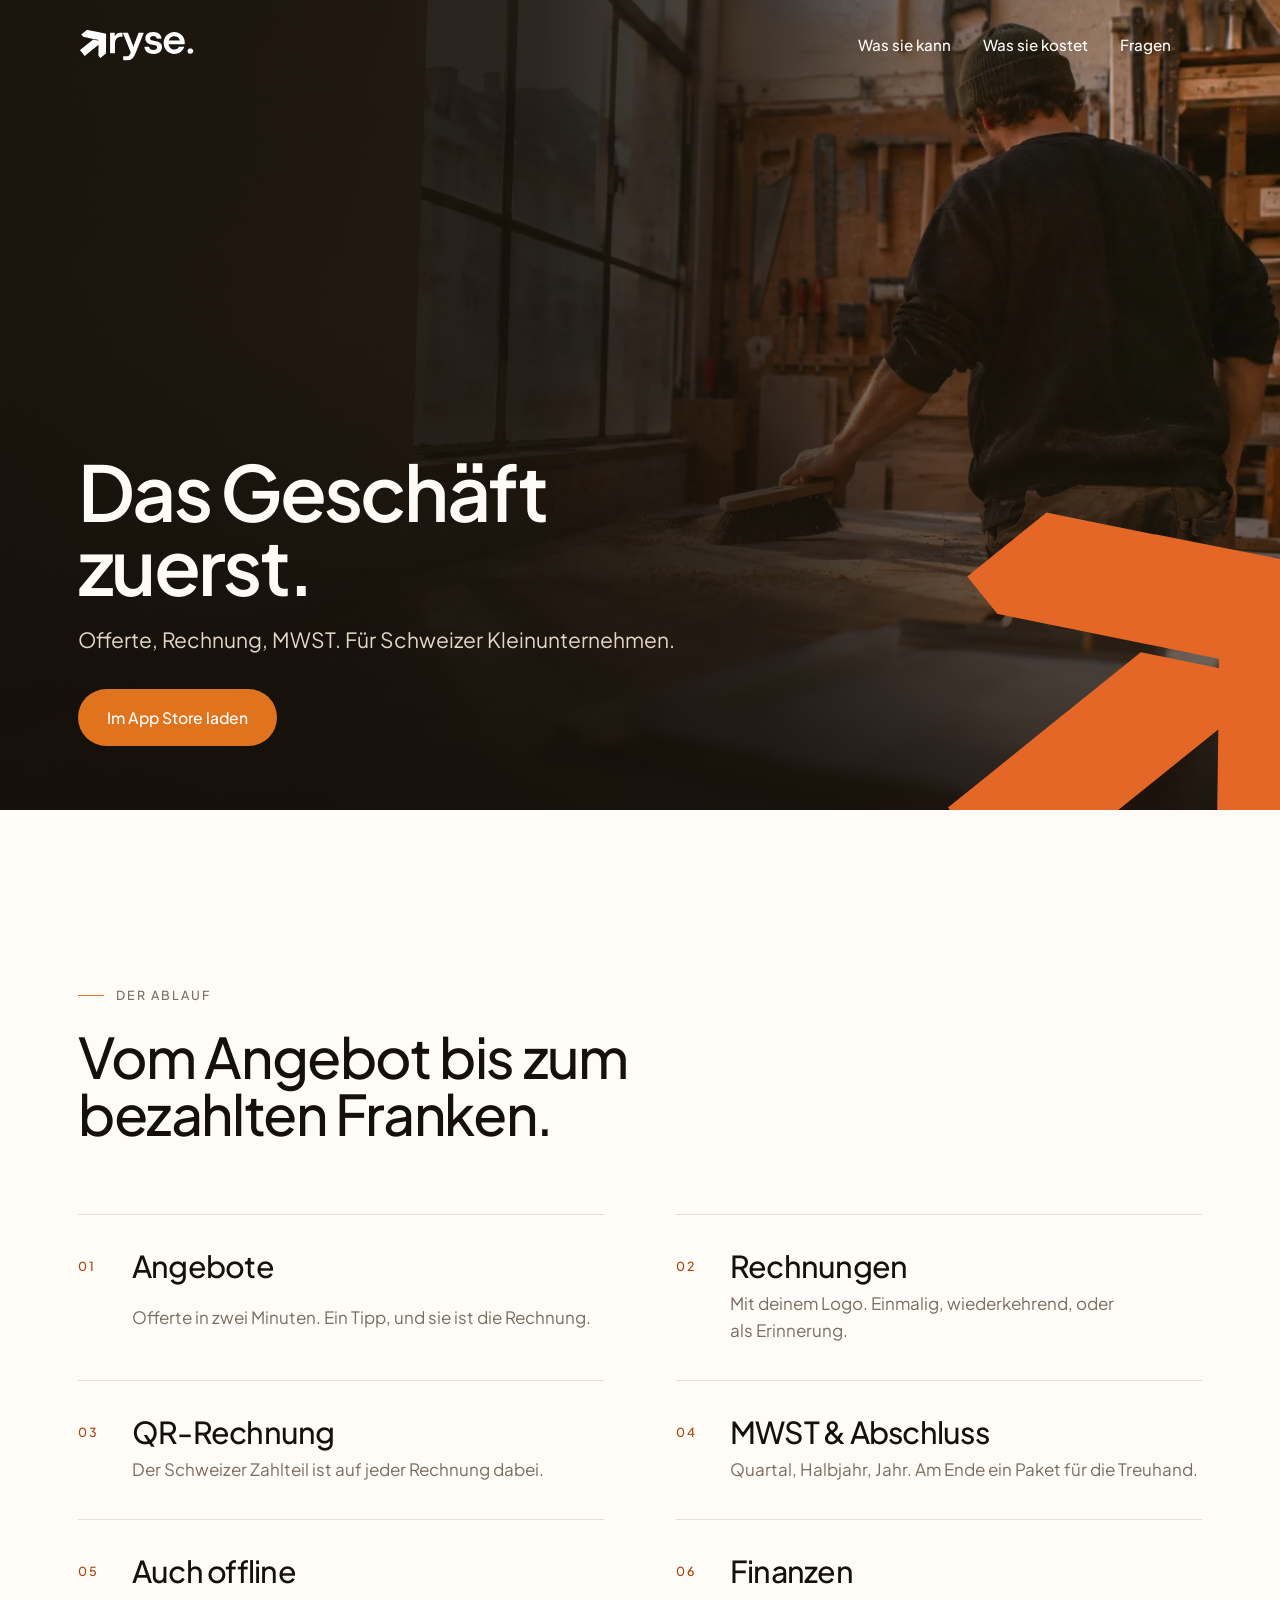
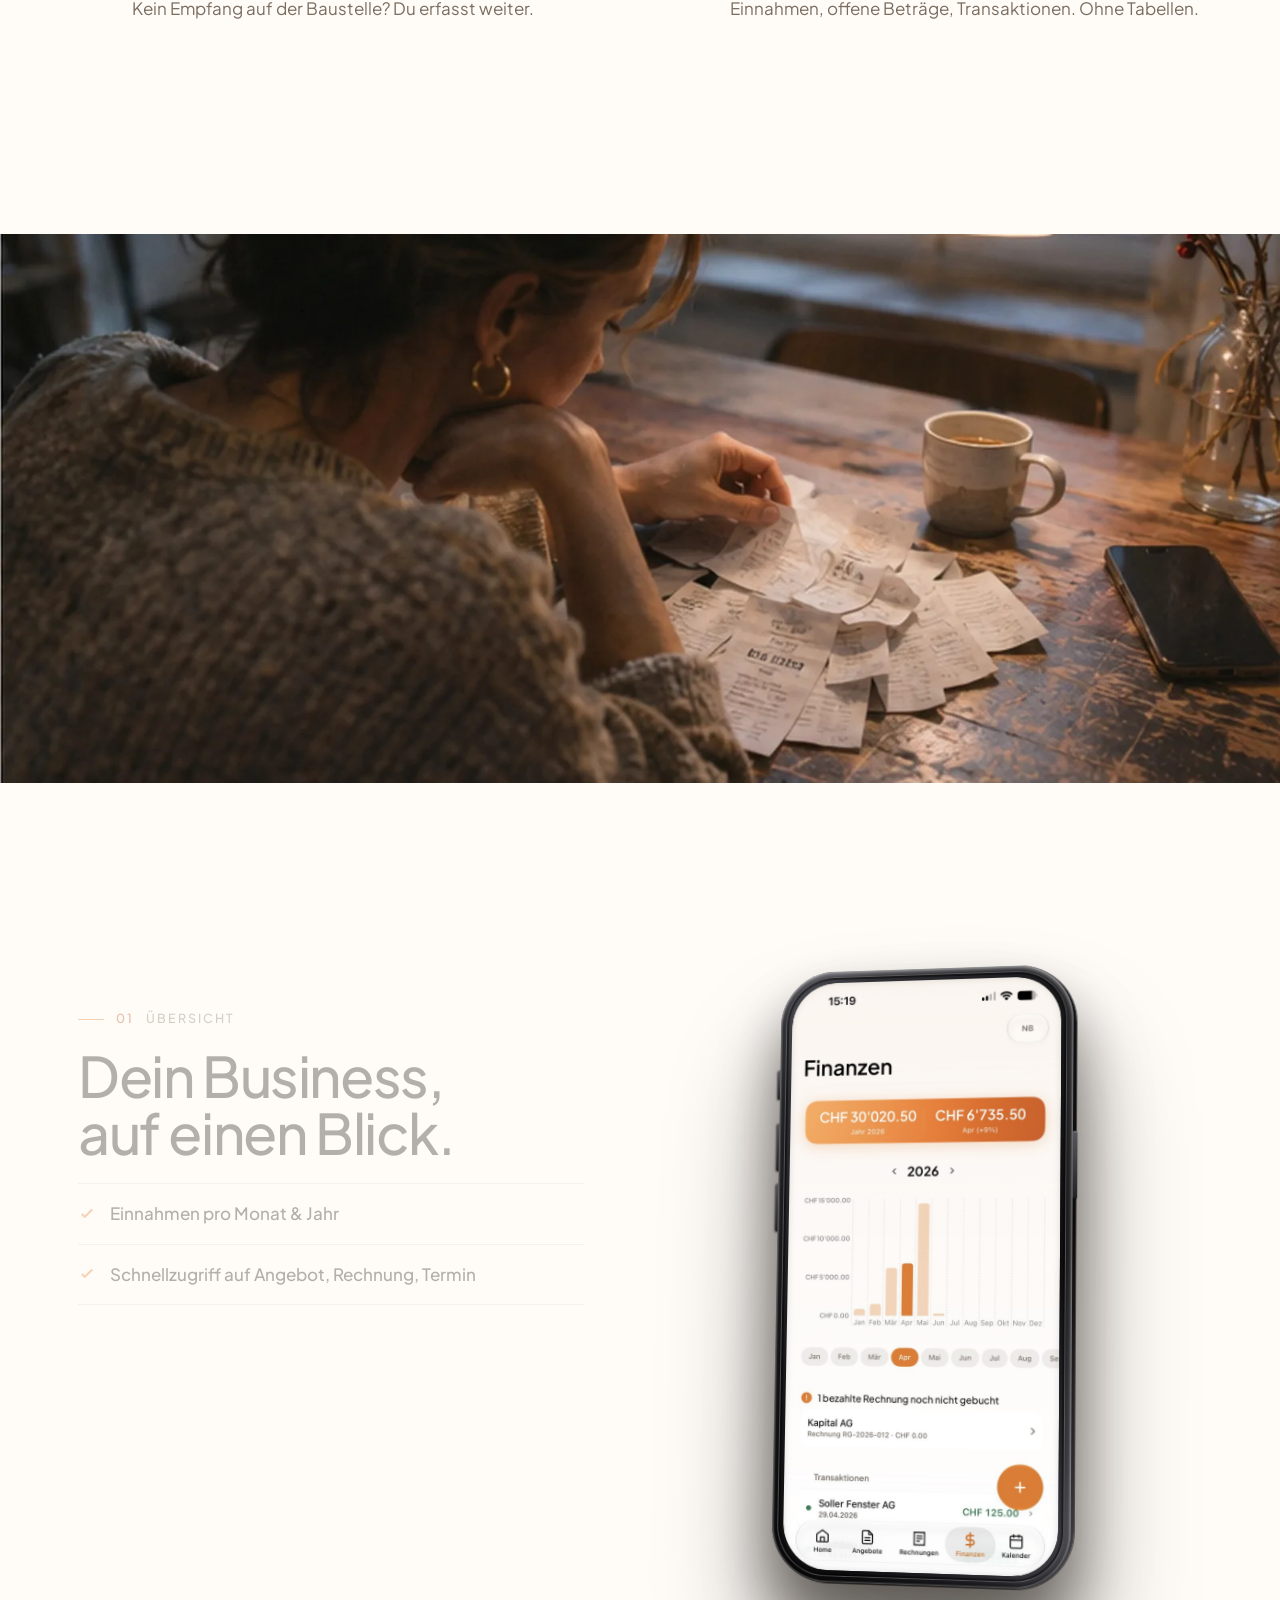
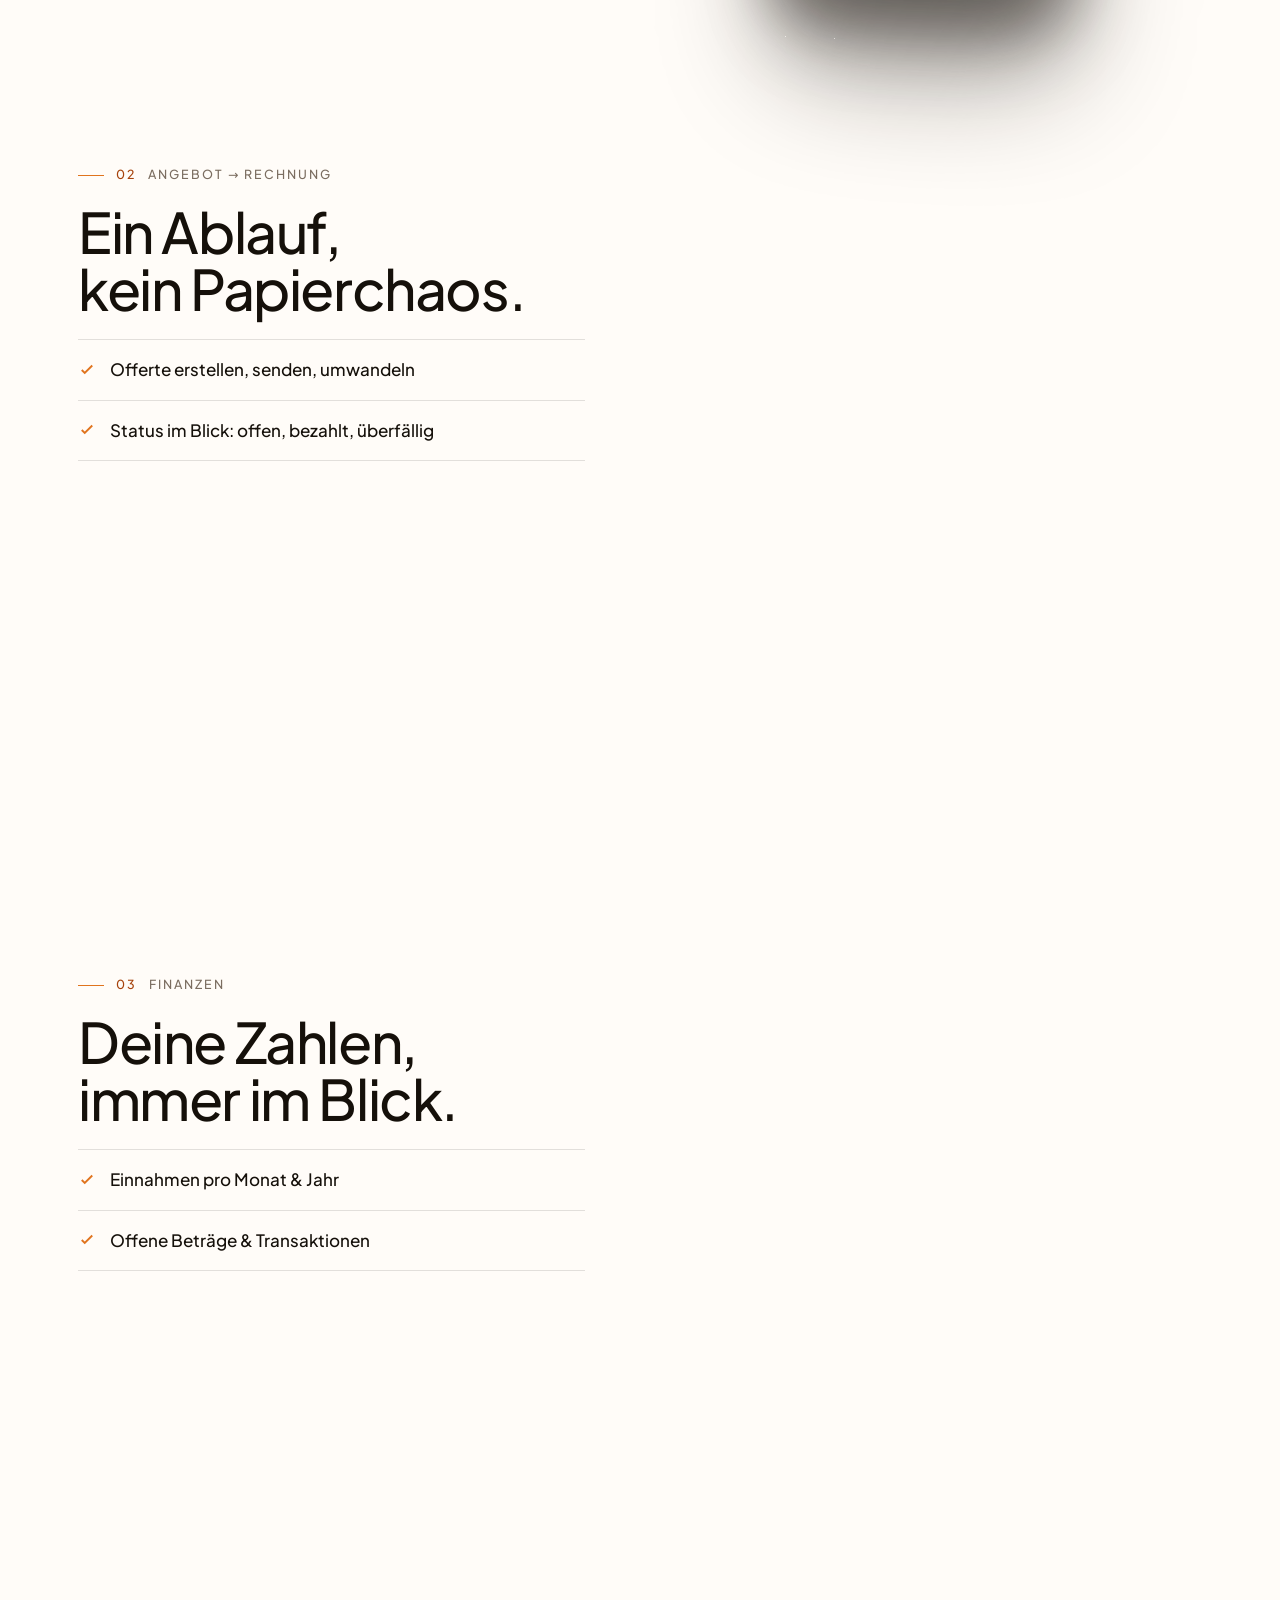
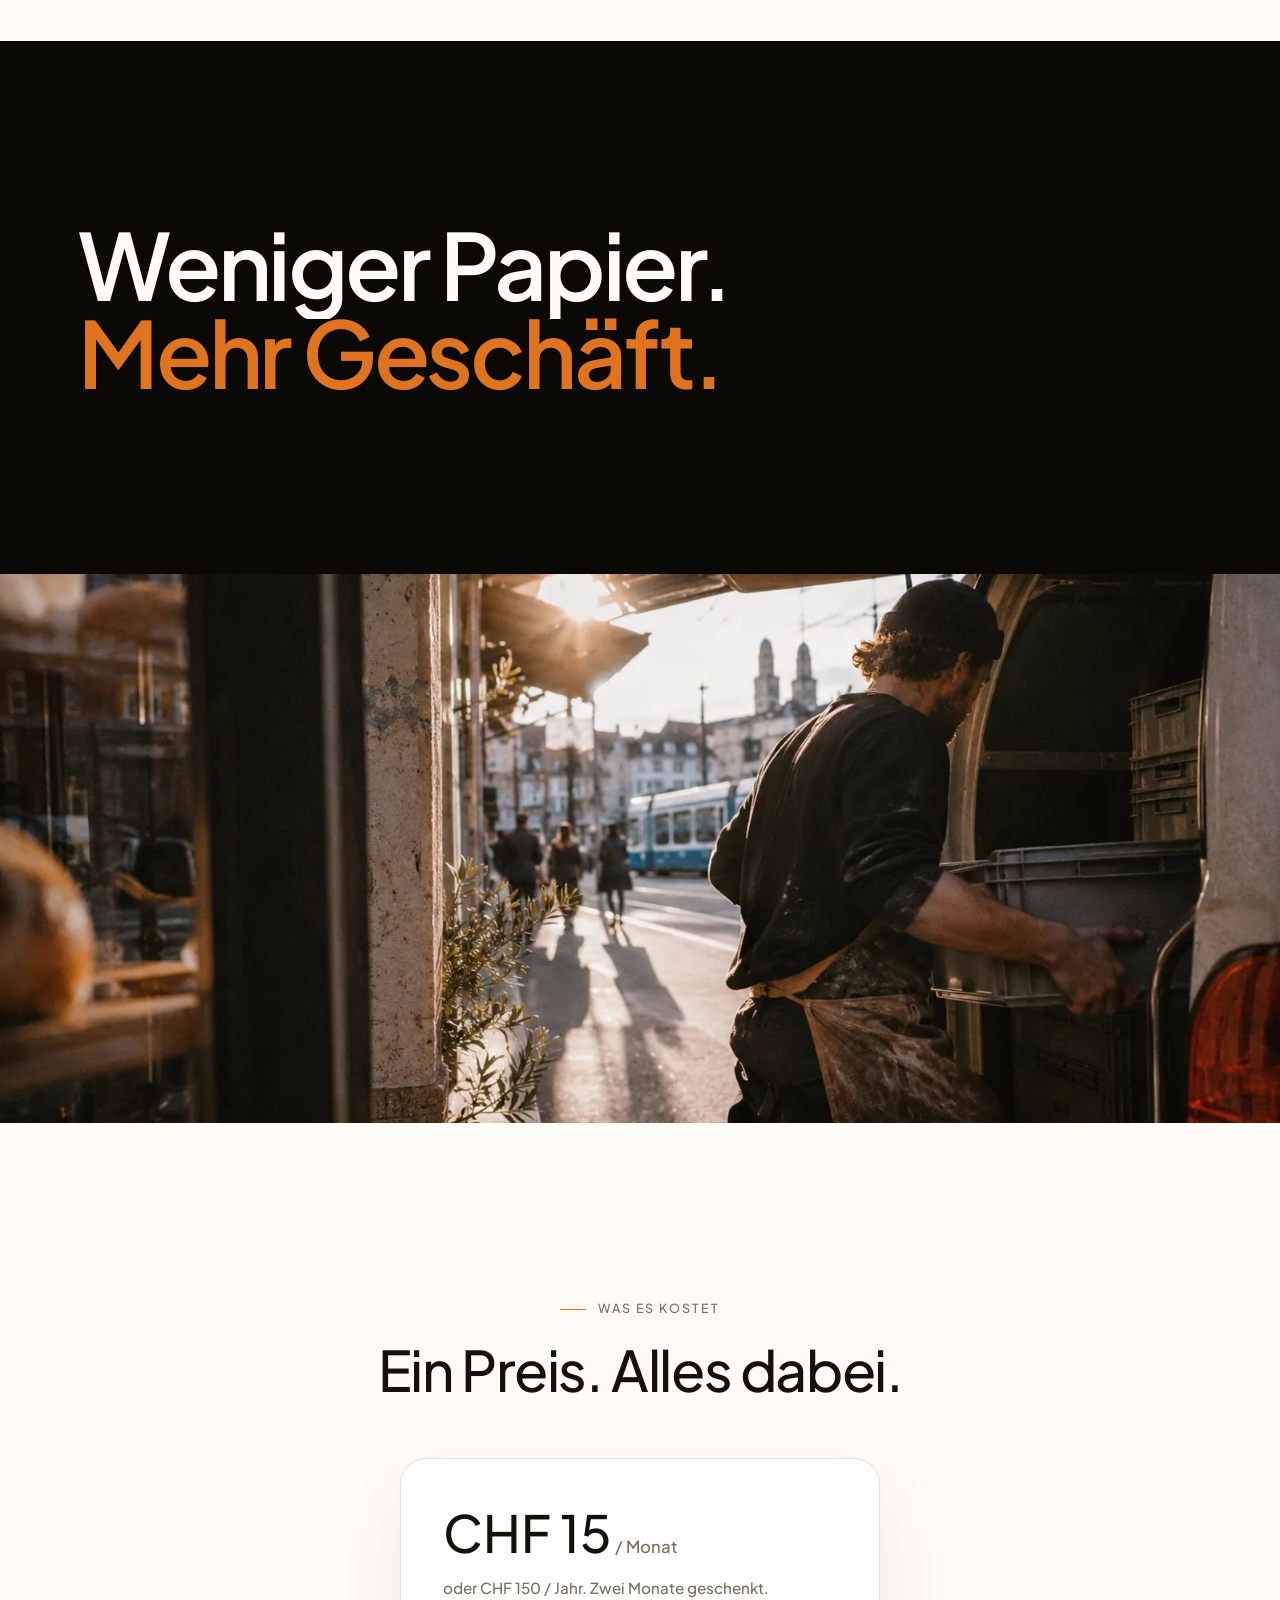
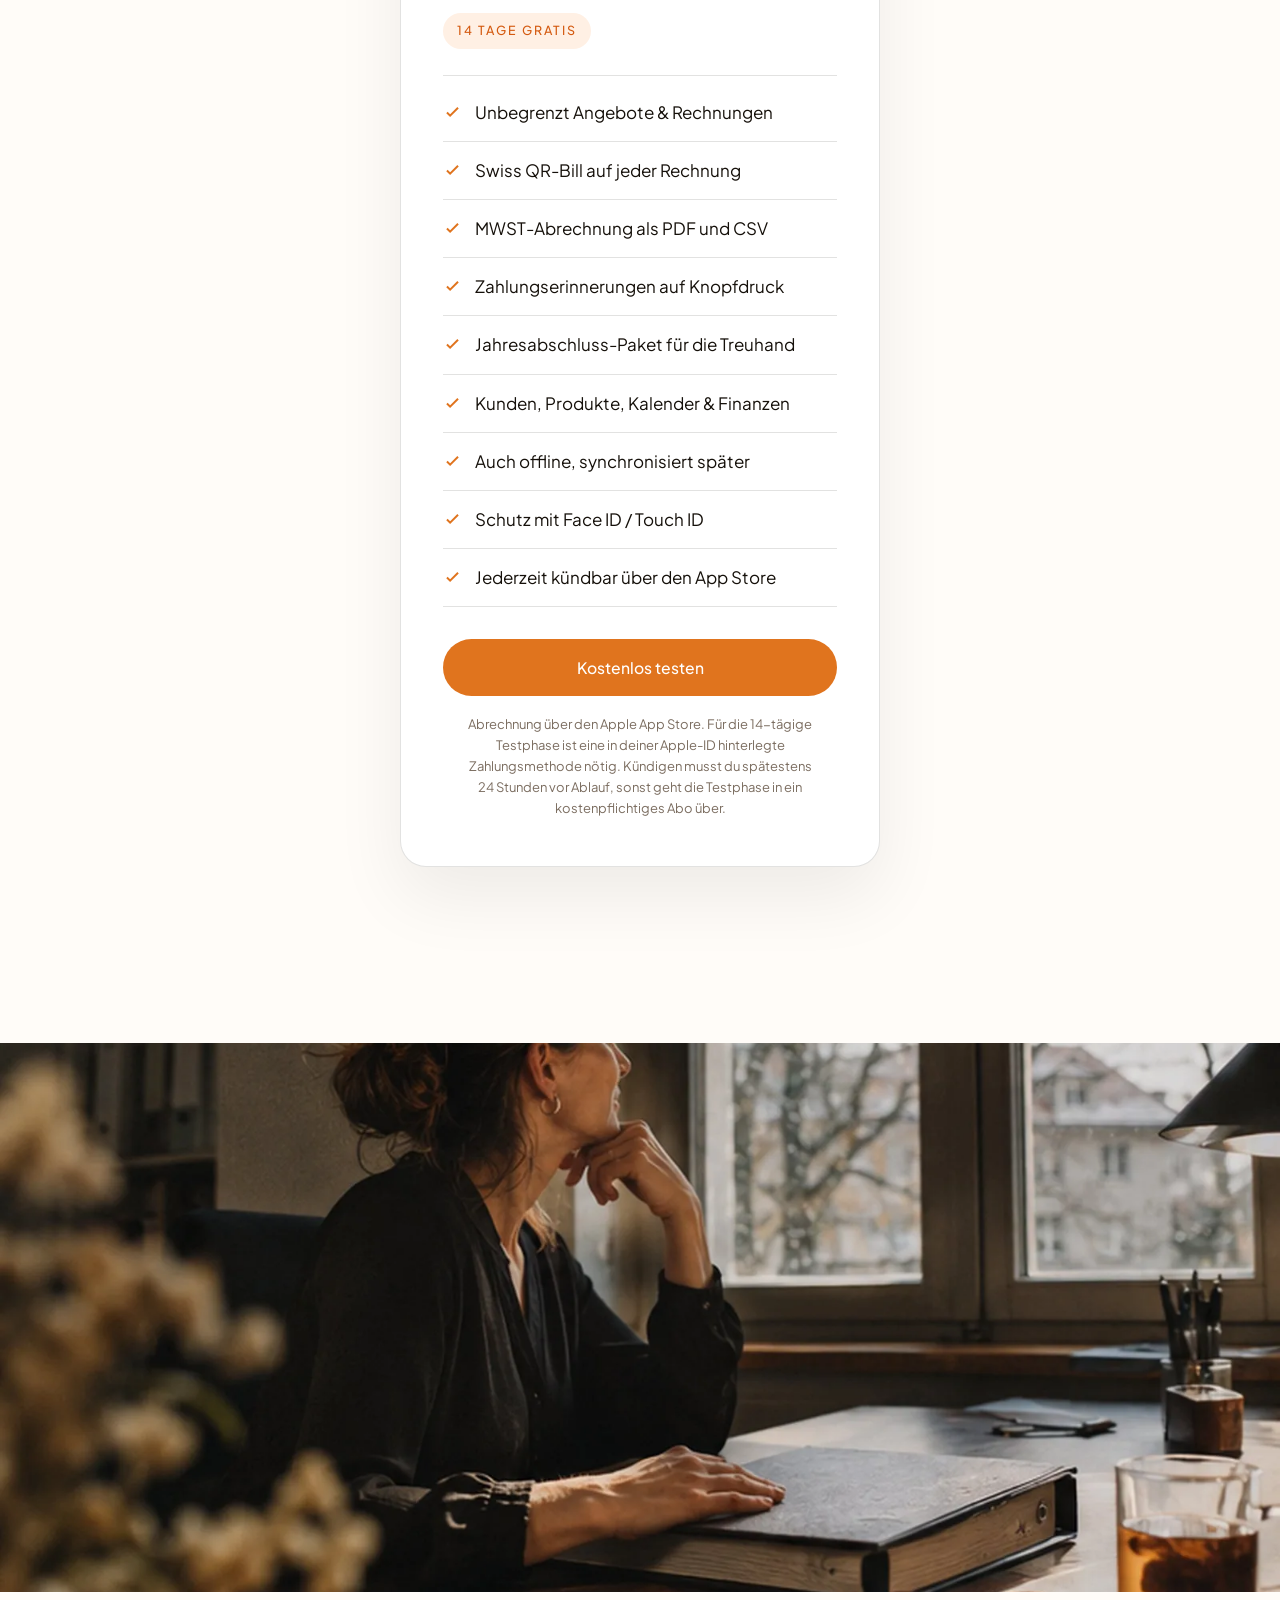
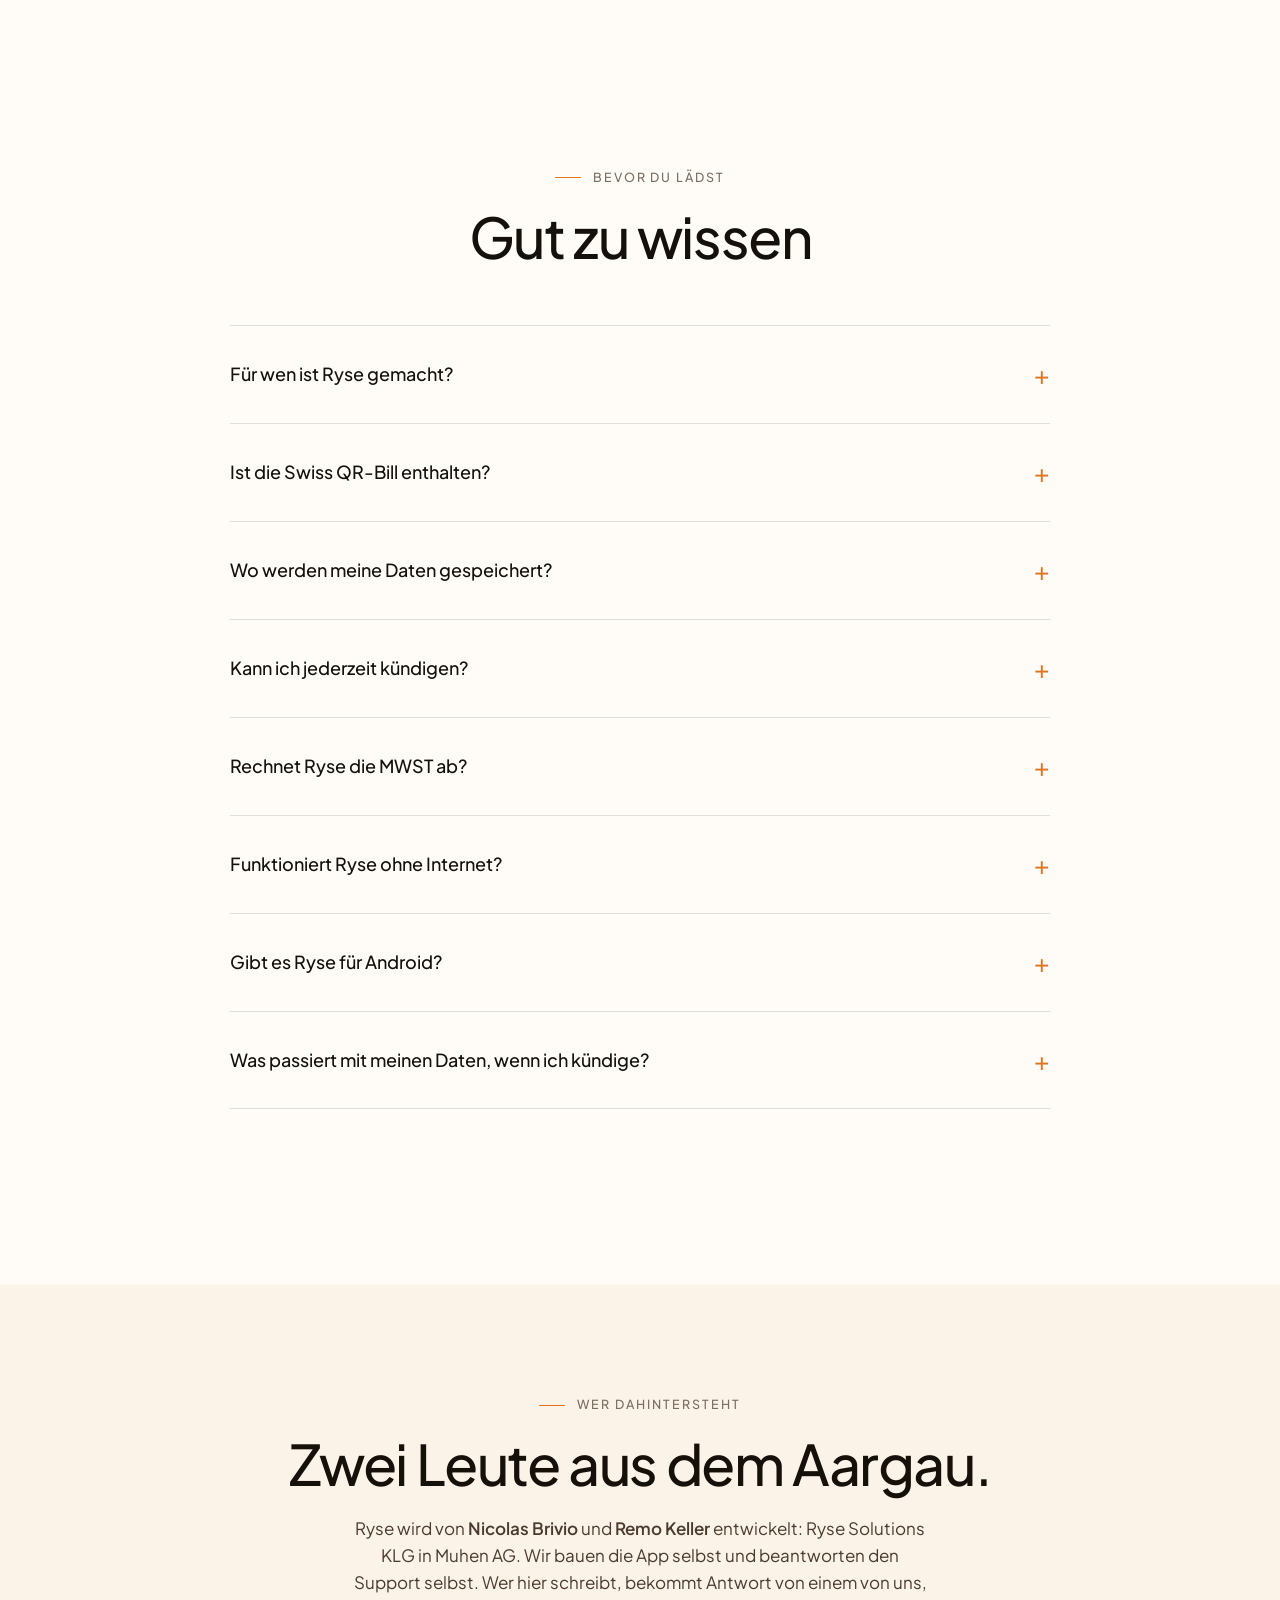
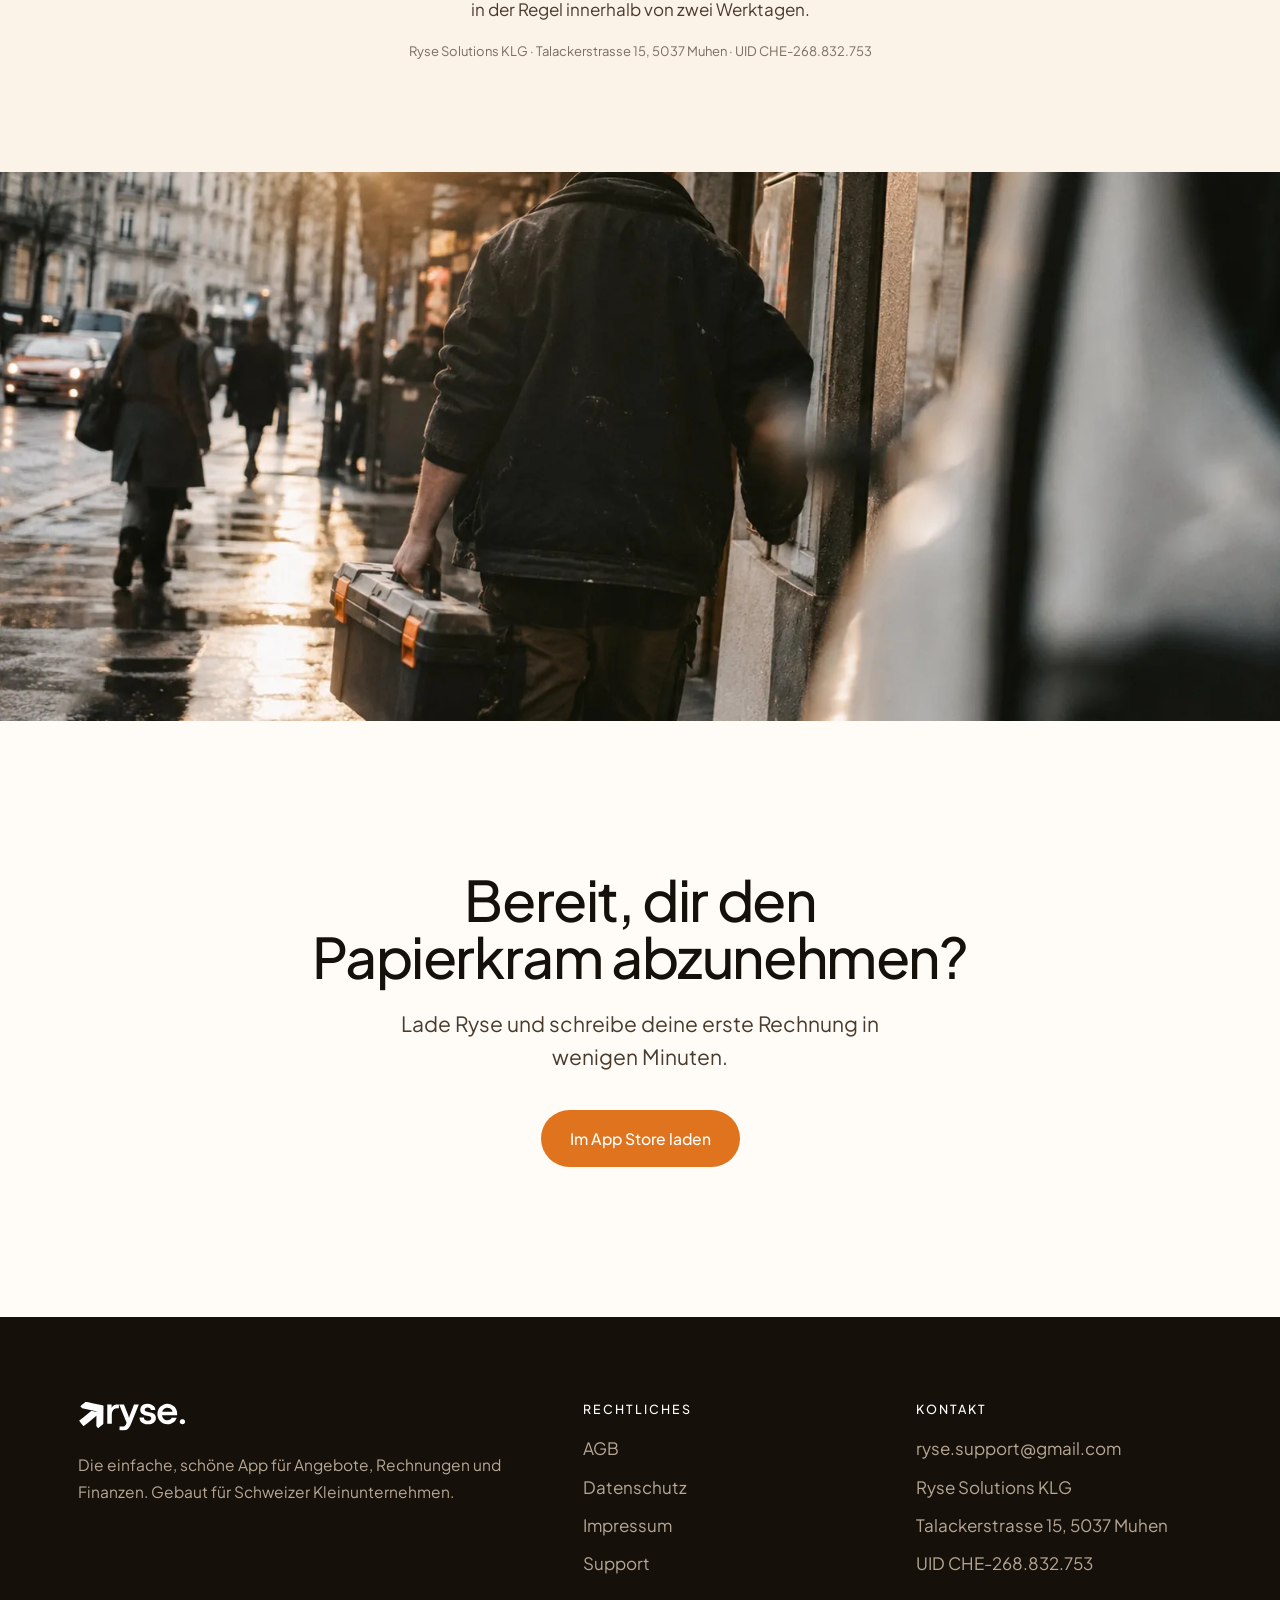
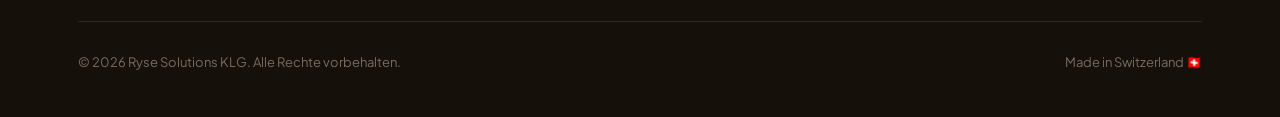
==== commit a87a9ec7: "Wortmarke: viewBox auf die Zeichnung beschnitten, 32 px sichtbar, Kante wie Textspalte Das SVG hatte" ====
--- a/index.html
+++ b/index.html
@@ -254,14 +254,15 @@
 .btn-primary:hover{background:var(--deep)}
 /* Nav */
   header.nav{position:fixed; top:0; left:0; right:0; z-index:60; padding:0 12px}
+  header.nav:not(.scrolled){padding:0} /* Wortmarke und Textspalte teilen die linke Kante */
 .nav-inner{display:flex; align-items:center; justify-content:space-between; gap:16px; height:90px; max-width:var(--maxw); margin:0 auto; padding:0 28px;
     border-radius:999px; border:1px solid transparent;
     transition:max-width .55s var(--ease-slow), height .55s var(--ease-slow), padding .55s var(--ease-slow), margin .55s var(--ease-slow), background-color .4s, border-color .4s, box-shadow .55s var(--ease-slow)}
 header.nav.scrolled .nav-inner{max-width:760px; height:60px; margin-top:10px; padding:0 8px 0 20px;
     background:rgba(255,252,248,.88); -webkit-backdrop-filter:saturate(180%) blur(18px); backdrop-filter:saturate(180%) blur(18px);
     border-color:var(--line); box-shadow:0 10px 30px -18px rgba(21,16,10,.35)}
-.logo{height:54px; width:auto; transition:height .45s var(--ease-slow)}
-header.nav.scrolled .logo{height:36px}
+.logo{height:32px; width:auto; transition:height .45s var(--ease-slow)}
+header.nav.scrolled .logo{height:22px}
 .top-nav{display:none; gap:4px; margin-left:auto}
 .top-nav a{display:inline-flex; align-items:center; min-height:44px; padding:0 14px; border-radius:999px; font-family:var(--font-head); font-size:.95rem; font-weight:500; color:var(--ink); transition:background-color .25s}
 .top-nav a:hover{background:rgba(21,16,10,.06)}
@@ -371,7 +372,7 @@
 /* Footer */
   footer{background:var(--ink); color:#B7A795; padding:84px 0 44px}
 .foot-grid{display:grid; grid-template-columns:1.6fr 1fr 1fr; gap:48px; padding-bottom:44px; border-bottom:1px solid rgba(255,255,255,.1)}
-footer .logo-foot{height:52px; margin-bottom:20px; filter:brightness(0) invert(1)}
+footer .logo-foot{height:30px; margin-bottom:20px; filter:brightness(0) invert(1)}
 footer p.about{max-width:30em; font-size:.97rem; line-height:1.75}
 footer h3{font-family:var(--font-head); color:#fff; font-size:var(--fs-label); line-height:1.3; text-transform:uppercase; letter-spacing:var(--ls-label); margin-bottom:18px}
 footer ul{list-style:none; display:grid; gap:11px}
@@ -392,8 +393,8 @@
   @media (max-width:560px){
 .wrap{padding:0 20px}
 section, .statement, .closing{padding:64px 0}
-.nav-inner{height:72px; padding:0 20px}
-.logo{height:44px}
+.nav-inner{height:72px; padding:0 19px}
+.logo{height:30px}
 header.nav.scrolled .nav-inner{height:60px; padding:0 8px 0 16px}
 .nav .btn{padding:0 15px; font-size:.85rem}
 .hero{padding:88px 0 44px}
@@ -408,6 +409,7 @@
   }
   @media (max-width:380px){
 .wrap{padding:0 17px}
+.nav-inner{padding:0 16px}
 .hero h1{font-size:2rem}
 .price-amt{font-size:2.3rem}
 .nav .btn{padding:0 13px; font-size:.8rem}
@@ -525,7 +527,7 @@
 
 <header class="nav ueber-foto" id="nav">
   <div class="nav-inner">
-    <a href="#top" aria-label="Ryse Startseite"><img class="logo" src="/assets/logo.svg" alt="Ryse" width="63" height="40" fetchpriority="high" decoding="async"></a>
+    <a href="#top" aria-label="Ryse Startseite"><img class="logo" src="/assets/logo.svg" alt="Ryse" width="115" height="32" fetchpriority="high" decoding="async"></a>
     <nav class="top-nav" aria-label="Hauptnavigation">
       <a href="#features">Was sie kann</a>
       <a href="#preis">Was sie kostet</a>
@@ -749,7 +751,7 @@
   <div class="wrap">
     <div class="foot-grid">
       <div>
-        <img class="logo-foot" src="/assets/logo.svg" alt="Ryse" width="79" height="50" loading="lazy" decoding="async">
+        <img class="logo-foot" src="/assets/logo.svg" alt="Ryse" width="108" height="30" loading="lazy" decoding="async">
         <p class="about">Die einfache, schöne App für Angebote, Rechnungen und Finanzen. Gebaut für Schweizer Kleinunternehmen.</p>
       </div>
       <div>
